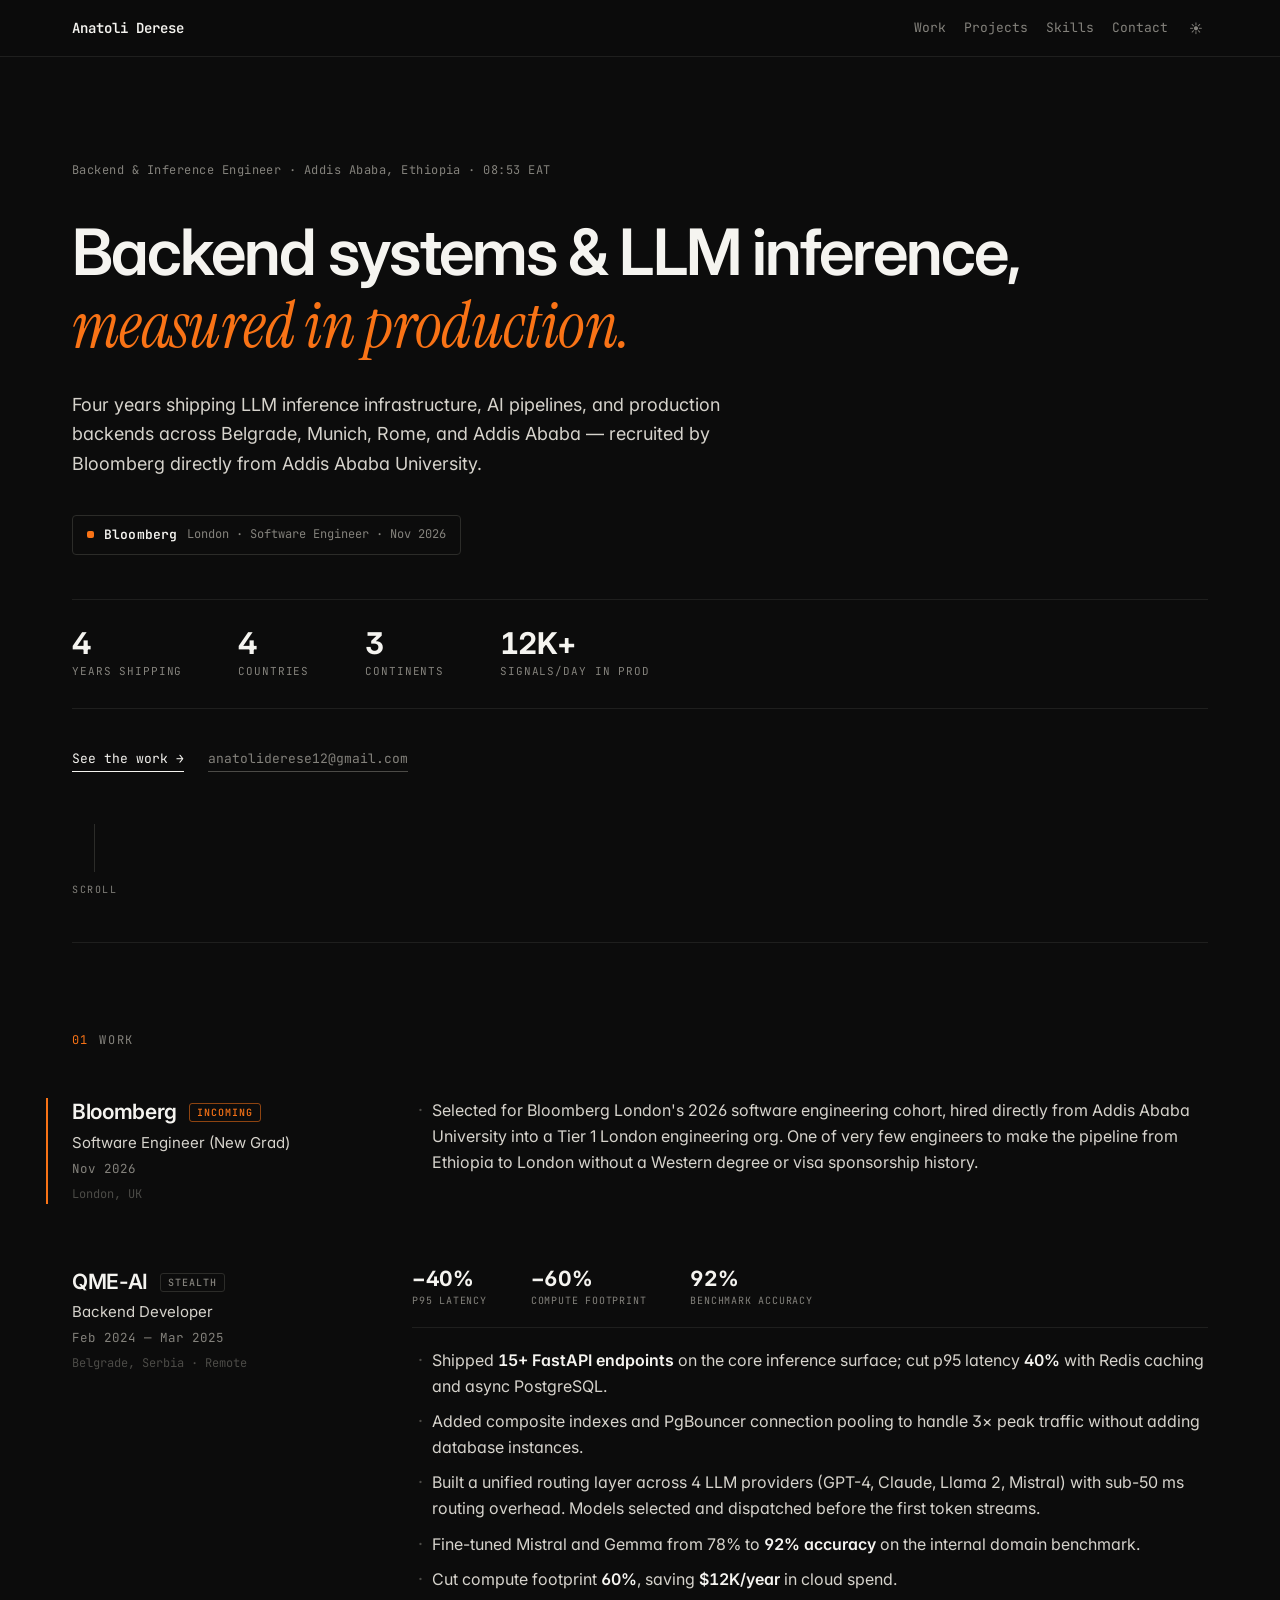
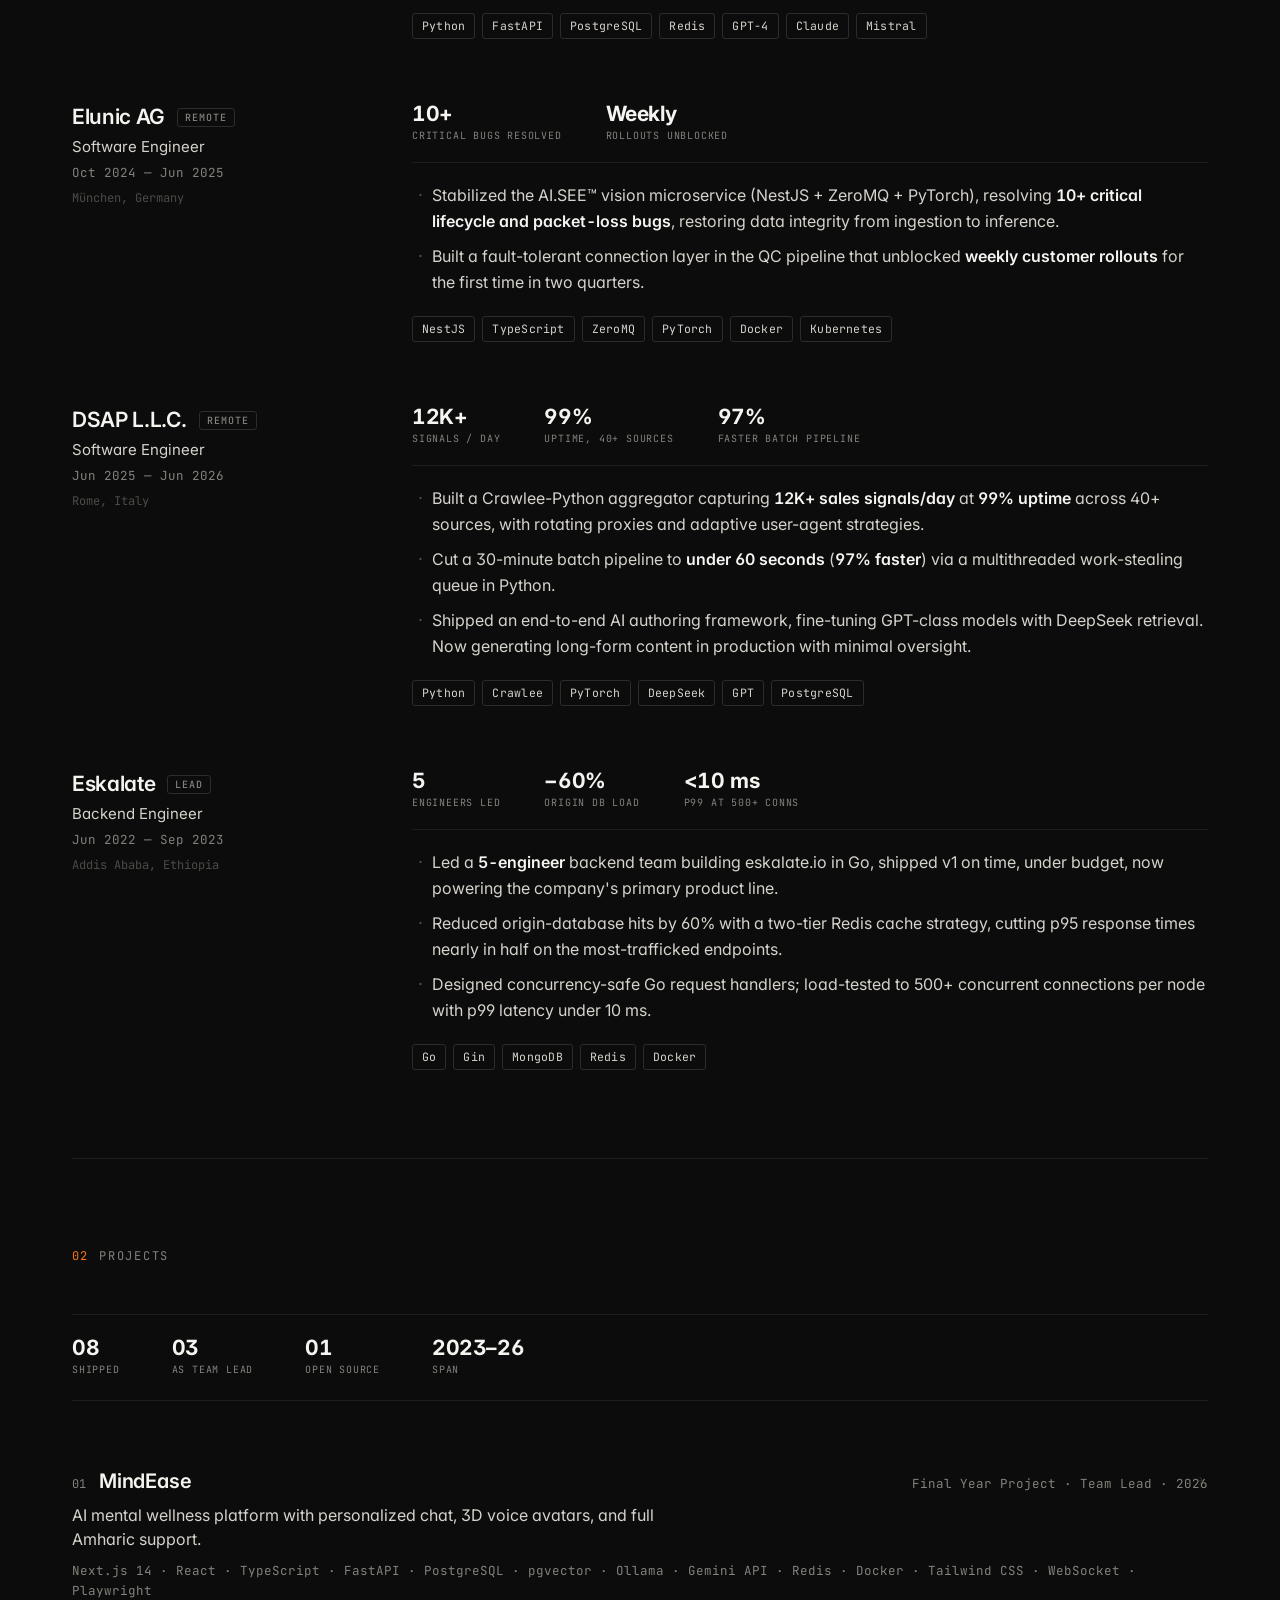
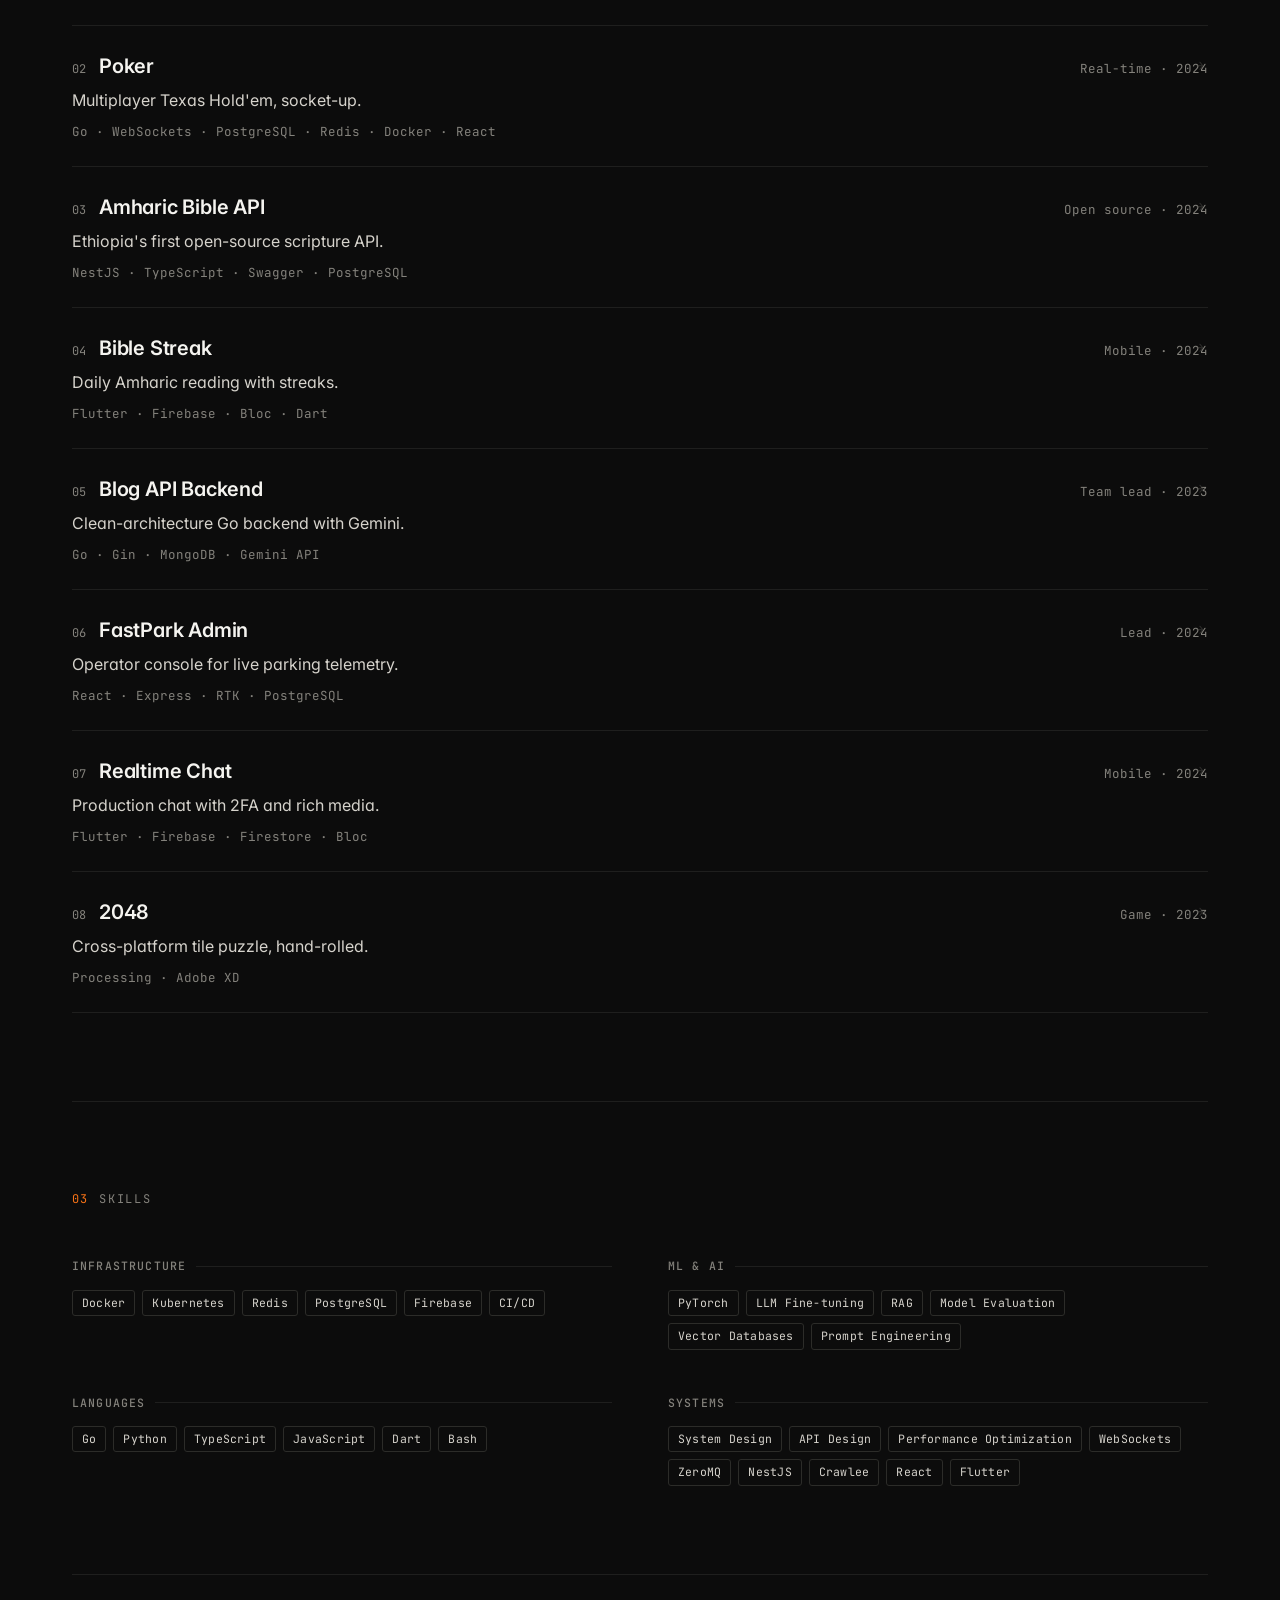
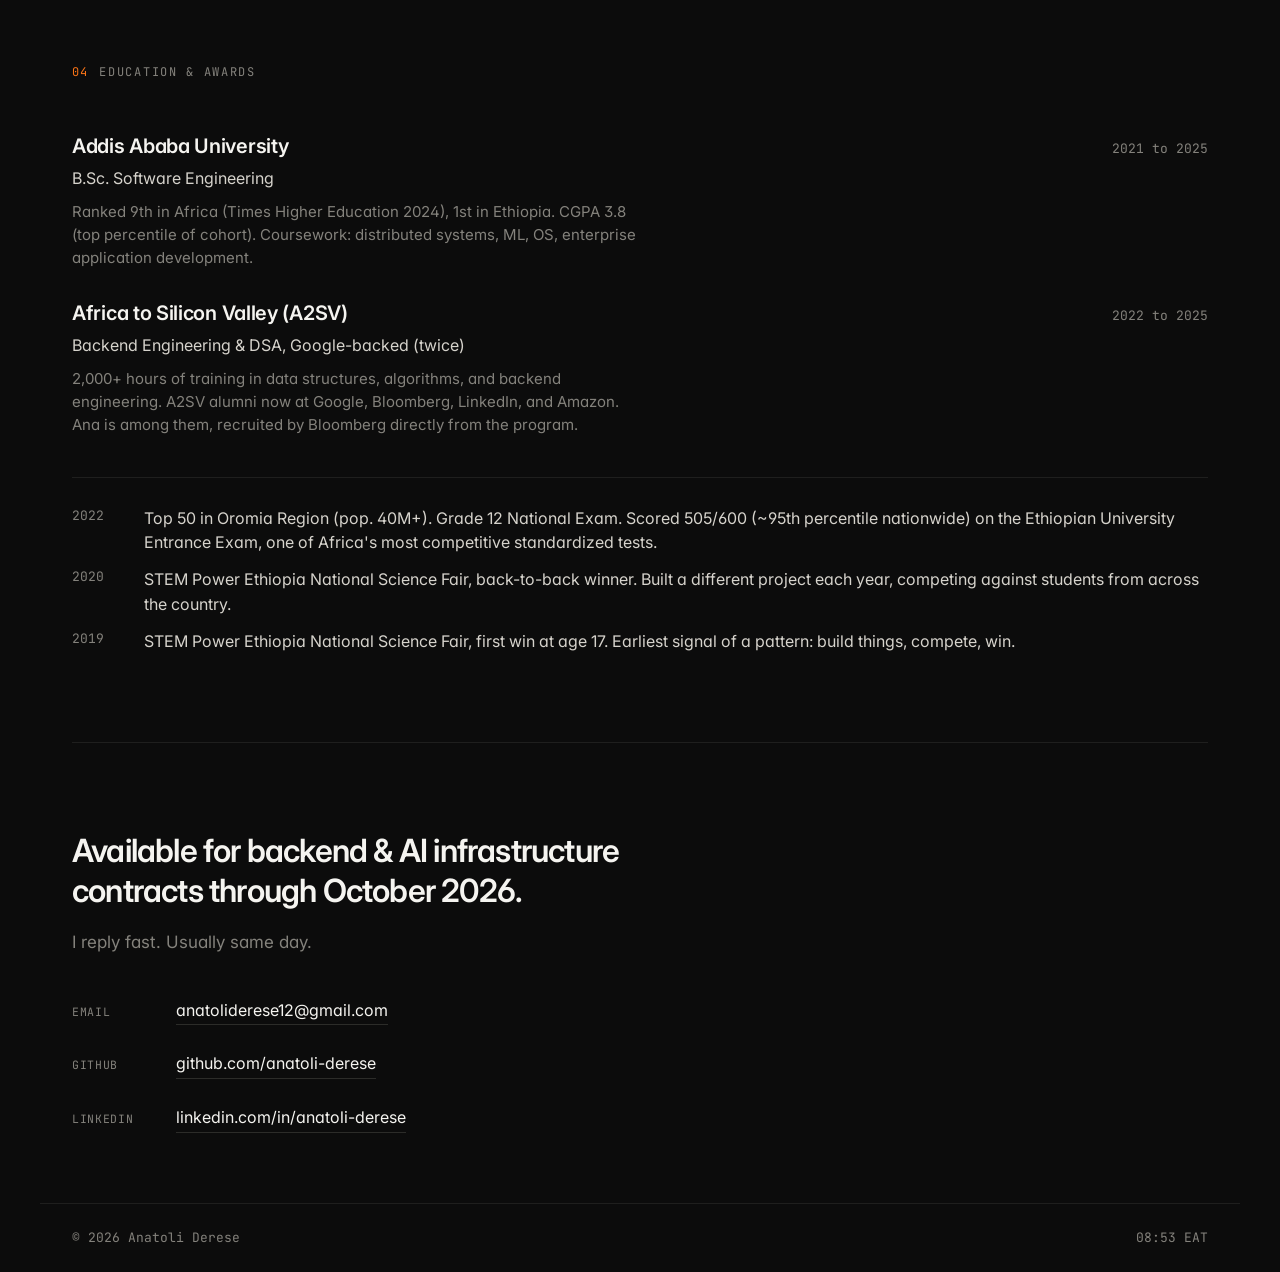
==== index.html @ 41859099 "deploy: portfolio site on anatoli.me" ====
<!doctype html>
<html lang="en">
  <head>
    <meta charset="UTF-8" />
    <meta name="viewport" content="width=device-width, initial-scale=1.0" />
    <title>Anatoli Derese — Software Engineer</title>
    <link rel="preconnect" href="https://fonts.googleapis.com" />
    <link rel="preconnect" href="https://fonts.gstatic.com" crossorigin />
    <link href="https://fonts.googleapis.com/css2?family=Instrument+Serif:ital@0;1&family=Inter:wght@400;500;600;700&family=JetBrains+Mono:wght@400;500&display=swap" rel="stylesheet" />
    <script type="module" crossorigin src="/assets/index-C2TXeHEN.js"></script>
    <link rel="stylesheet" crossorigin href="/assets/index-rdseQnYV.css">
  </head>
  <body>
    <div id="root"></div>
  </body>
</html>
---- assets/index-rdseQnYV.css ----
:root{--bg:#0c0c0c;--bg-2:#161616;--fg:#f5f4f0;--fg-2:#d6d3cc;--muted:#84827c;--muted-2:#4c4b47;--line:#1f1f1e;--line-2:#2c2c29;--accent:#f97316;--accent-fg:#0c0c0c;--sans:"Inter", -apple-system, BlinkMacSystemFont, sans-serif;--serif:"Instrument Serif", Georgia, serif;--mono:"JetBrains Mono", ui-monospace, monospace;--max:1200px;--gutter:32px}@media (width>=1500px){:root{--max:1320px;--gutter:40px}}[data-theme=light]{--bg:#fafaf8;--bg-2:#f1f0ec;--fg:#111110;--fg-2:#2a2a27;--muted:#84827a;--muted-2:#b9b6ad;--line:#e7e4db;--line-2:#d6d2c6;--accent:#ea580c;--accent-fg:#fff}*{box-sizing:border-box;margin:0;padding:0}html{scroll-behavior:smooth}section[id]{scroll-margin-top:56px}body{background:var(--bg);color:var(--fg);font-family:var(--sans);-webkit-font-smoothing:antialiased;text-rendering:optimizelegibility;font-feature-settings:"ss01", "cv11";font-size:17px;line-height:1.6;transition:background-color .35s,color .35s}a{color:inherit;text-decoration:none}button{font:inherit;color:inherit;cursor:pointer;background:0 0;border:none}::selection{background:var(--accent);color:var(--accent-fg)}.mono{font-family:var(--mono);letter-spacing:.01em;font-size:.86em}.wrap{max-width:var(--max);padding:0 var(--gutter);margin:0 auto}.stat{gap:3px;display:grid}.stat-v{font-family:var(--sans);letter-spacing:-.025em;font-variant-numeric:tabular-nums;color:var(--fg);white-space:nowrap;font-size:30px;font-weight:700;line-height:1.05}.stat-k{font-family:var(--mono);letter-spacing:.08em;text-transform:uppercase;color:var(--muted);white-space:nowrap;font-size:11px}.stat-sm .stat-v{letter-spacing:-.02em;font-size:21px}.stat-sm .stat-k{font-size:10px}.chips{flex-wrap:wrap;gap:7px;display:flex}.chip{font-family:var(--mono);letter-spacing:.02em;color:var(--fg-2);border:1px solid var(--line-2);white-space:nowrap;border-radius:3px;padding:3px 9px;font-size:11.5px;transition:border-color .2s,color .2s}.chip-tag{letter-spacing:.1em;text-transform:uppercase;color:var(--muted);vertical-align:3px;margin-left:12px;padding:2px 7px;font-size:10px;font-weight:500}.chip-accent{color:var(--accent);border-color:color-mix(in oklab, var(--accent) 55%, transparent)}.nav{z-index:50;background:color-mix(in oklab, var(--bg) 92%, transparent);-webkit-backdrop-filter:blur(8px);border-bottom:1px solid var(--line);position:sticky;top:0}.nav-inner{max-width:var(--max);padding:16px var(--gutter);justify-content:space-between;align-items:center;margin:0 auto;display:flex}.nav-mark{font-family:var(--mono);color:var(--fg);font-size:14px}.nav-mark b{font-weight:600}.nav-right{align-items:center;gap:16px;display:flex}.nav-links{gap:18px;display:flex}.nav-links a{font-family:var(--mono);color:var(--muted);font-size:13px;transition:color .2s}.nav-links a:hover{color:var(--fg)}.nav-links .num{display:none}.theme-toggle{width:24px;height:24px;color:var(--muted);place-items:center;font-size:13px;transition:color .2s;display:grid}.theme-toggle:hover{color:var(--fg)}.nav-hamburger{cursor:pointer;flex-direction:column;justify-content:space-between;width:28px;height:20px;padding:0;display:none}.nav-hamburger span{background:var(--fg);border-radius:1px;width:100%;height:2px;transition:transform .25s,opacity .2s;display:block}.nav.open .nav-hamburger span:first-child{transform:rotate(45deg)translate(5px,5px)}.nav.open .nav-hamburger span:nth-child(2){opacity:0;transform:scaleX(0)}.nav.open .nav-hamburger span:nth-child(3){transform:rotate(-45deg)translate(6px,-6px)}.nav-mobile{background:var(--bg);border-bottom:1px solid var(--line);padding:4px var(--gutter) 18px;flex-direction:column;display:none}.nav-mobile.open{display:flex}.nav-mobile a{font-family:var(--mono);color:var(--muted);padding:12px 0;font-size:15px;transition:color .2s;display:block}.nav-mobile a:hover{color:var(--fg)}.hero{padding:104px 0 44px}.hero-eyebrow{font-family:var(--mono);color:var(--muted);letter-spacing:.04em;margin-bottom:36px;font-size:12px}.hero-title{font-family:var(--sans);letter-spacing:-.03em;text-wrap:balance;max-width:26ch;margin-bottom:28px;font-size:clamp(34px,5.2vw,64px);font-weight:600;line-height:1.12}.hero-title em{font-family:var(--serif);letter-spacing:-.01em;color:var(--accent);font-style:italic;font-weight:400}.hero-sub{color:var(--fg-2);max-width:64ch;margin-bottom:36px;font-size:18px;line-height:1.65}.hero-badge{border:1px solid var(--line-2);font-family:var(--mono);border-radius:4px;align-items:center;gap:10px;margin-bottom:44px;padding:9px 14px;font-size:13px;display:inline-flex}.hero-badge-dot{background:var(--accent);border-radius:2px;width:7px;height:7px}.hero-badge-co{color:var(--fg);letter-spacing:.01em;font-weight:600}.hero-badge-meta{color:var(--muted);font-size:12px}.hero-stats{border-top:1px solid var(--line);border-bottom:1px solid var(--line);flex-wrap:wrap;gap:20px 56px;margin-bottom:40px;padding:28px 0;display:flex}.hero-actions{align-items:center;gap:24px;display:flex}.link-inline{font-family:var(--mono);color:var(--fg);border-bottom:1px solid var(--fg);padding-bottom:1px;font-size:13px;transition:color .2s,border-color .2s}.link-inline:hover{color:var(--accent);border-color:var(--accent)}.link-inline.muted{color:var(--muted);border-color:var(--muted-2)}.link-inline.muted:hover{color:var(--fg);border-color:var(--fg)}.hero-scroll{color:var(--muted);flex-direction:column;align-items:center;gap:10px;margin-top:52px;transition:color .2s;display:inline-flex}.hero-scroll:hover{color:var(--fg)}.hero-scroll-label{font-family:var(--mono);letter-spacing:.16em;text-transform:uppercase;font-size:10px}.hero-scroll-line{background:var(--line-2);width:1px;height:48px;position:relative;overflow:hidden}.hero-scroll-line:after{content:"";background:var(--accent);width:100%;height:60%;animation:2.4s cubic-bezier(.4,0,.2,1) infinite scrollCue;position:absolute;top:-60%;left:0}@keyframes scrollCue{0%{top:-60%}65%,to{top:110%}}.section{border-top:1px solid var(--line);padding:88px 0}.section-label{font-family:var(--mono);letter-spacing:.14em;text-transform:uppercase;color:var(--muted);align-items:center;gap:12px;margin-bottom:48px;font-size:12px;display:flex}.section-label .num{color:var(--accent);letter-spacing:.06em}.exp-list{gap:64px;display:grid}.exp{grid-template-columns:260px 1fr;align-items:start;gap:12px 80px;display:grid}.exp-incoming{border-left:2px solid var(--accent);margin-left:-26px;padding-left:24px}.exp-meta{align-content:start;gap:6px;display:grid}.exp-co{font-family:var(--sans);letter-spacing:-.015em;font-size:21px;font-weight:600;line-height:1.3}.exp-role{color:var(--fg-2);font-size:15px;line-height:1.4}.exp-when{font-family:var(--mono);color:var(--muted);font-variant-numeric:tabular-nums;font-size:12.5px}.exp-loc{font-family:var(--mono);color:var(--muted-2);font-size:12px}.exp-body{gap:20px;display:grid}.impact-row{border-bottom:1px solid var(--line);flex-wrap:wrap;gap:16px 44px;padding-bottom:18px;display:flex}.exp-bullets{gap:10px;display:grid}.exp-bullets li{color:var(--fg-2);padding-left:20px;font-size:16px;line-height:1.6;list-style:none;position:relative}.exp-bullets li:before{content:"·";color:var(--muted-2);font-size:18px;position:absolute;top:-2px;left:6px}.exp-bullets li b{color:var(--fg);font-variant-numeric:tabular-nums;font-weight:600}.proj-meta-bar{border-top:1px solid var(--line);border-bottom:1px solid var(--line);flex-wrap:wrap;gap:20px 52px;margin-bottom:40px;padding:22px 0;display:flex}.proj-list{gap:0;display:grid}.proj{border-bottom:1px solid var(--line);cursor:pointer;gap:6px;padding:24px 0;transition:padding .2s;display:grid;position:relative}.proj:hover{padding-left:8px}.proj:hover .proj-arrow{opacity:1;color:var(--accent);transform:translate(0)}.proj:focus-visible{outline:1px solid var(--accent);outline-offset:4px}.proj-head{justify-content:space-between;align-items:baseline;gap:16px;display:flex}.proj-name{font-family:var(--sans);letter-spacing:-.01em;font-size:20px;font-weight:600}.proj-name .num{font-family:var(--mono);color:var(--muted);letter-spacing:.04em;font-variant-numeric:tabular-nums;margin-right:12px;font-size:12px;font-weight:400}.proj-year{font-family:var(--mono);color:var(--muted);text-align:right;font-size:12.5px}.proj-tagline{color:var(--fg-2);max-width:64ch;font-size:16px;line-height:1.5}.proj-stack{font-family:var(--mono);color:var(--muted);margin-top:4px;font-size:12.5px}.proj-arrow{font-family:var(--mono);color:var(--muted-2);opacity:.5;font-size:13px;transition:all .2s;position:absolute;top:30px;right:0;transform:translate(-4px)}.skills-grid{grid-template-columns:repeat(2,1fr);gap:44px 56px;display:grid}.skill-block{align-content:start;gap:14px;display:grid}.skill-block h4{font-family:var(--mono);letter-spacing:.1em;text-transform:uppercase;color:var(--muted);align-items:center;gap:10px;font-size:11.5px;font-weight:500;display:flex}.skill-block h4:after{content:"";background:var(--line);flex:1;height:1px}.edu-list{gap:28px;display:grid}.edu{gap:4px;display:grid}.edu-head{justify-content:space-between;align-items:baseline;gap:16px;display:flex}.edu-school{font-family:var(--sans);letter-spacing:-.015em;font-size:20px;font-weight:600}.edu-when{font-family:var(--mono);color:var(--muted);white-space:nowrap;font-variant-numeric:tabular-nums;font-size:13px}.edu-degree{color:var(--fg-2);font-size:16px}.edu-note{color:var(--muted);max-width:64ch;margin-top:4px;font-size:15px;line-height:1.55}.awards{border-top:1px solid var(--line);gap:12px;margin-top:40px;padding-top:28px;display:grid}.award{color:var(--fg-2);grid-template-columns:56px 1fr;gap:16px;font-size:16px;line-height:1.55;display:grid}.award-year{font-family:var(--mono);color:var(--muted);font-variant-numeric:tabular-nums;font-size:13px}.contact{border-top:1px solid var(--line);padding:88px 0 64px}.contact h2{font-family:var(--sans);letter-spacing:-.025em;text-wrap:balance;max-width:28ch;margin-bottom:18px;font-size:32px;font-weight:600;line-height:1.25}.contact-sub{color:var(--muted);max-width:50ch;margin-bottom:36px;font-size:17px}.contact-links{gap:14px;display:grid}.contact-link{grid-template-columns:88px 1fr;align-items:baseline;gap:16px;padding:6px 0;font-size:16px;transition:padding .2s;display:grid}.contact-link:hover{padding-left:6px}.contact-link:hover .v{color:var(--accent);border-color:var(--accent)}.contact-link .k{font-family:var(--mono);color:var(--muted);letter-spacing:.06em;text-transform:uppercase;font-size:11.5px}.contact-link .v{border-bottom:1px solid var(--line-2);color:var(--fg);place-self:baseline start;padding-bottom:1px;transition:color .2s,border-color .2s;display:inline}.footer{padding:24px var(--gutter);max-width:var(--max);font-family:var(--mono);color:var(--muted);border-top:1px solid var(--line);flex-wrap:wrap;justify-content:space-between;align-items:center;gap:8px;margin:0 auto;font-size:13px;display:flex}.is-placeholder{margin-left:8px;position:relative}.is-placeholder:after{content:"placeholder";font-family:var(--mono);letter-spacing:.06em;text-transform:uppercase;color:var(--accent);border:1px dashed var(--accent);opacity:.7;vertical-align:middle;border-radius:3px;padding:1px 5px;font-size:9px;font-weight:500}.modal-backdrop{z-index:100;-webkit-backdrop-filter:blur(6px);background:oklab(0% none none/.55);place-items:center;padding:24px;animation:.25s modalIn;display:grid;position:fixed;inset:0}@keyframes modalIn{0%{opacity:0}}.modal{background:var(--bg);border:1px solid var(--line-2);width:100%;max-width:640px;max-height:86vh;animation:.35s cubic-bezier(.2,.7,.3,1) modalSlide;overflow-y:auto}@keyframes modalSlide{0%{opacity:0;transform:translateY(16px)}}.modal-body{padding:36px 40px 40px}.modal-close{float:right;width:30px;height:30px;color:var(--muted);margin:-12px -16px 0 0;font-size:14px;transition:color .2s;position:sticky;top:0}.modal-close:hover{color:var(--fg)}.modal-meta{font-family:var(--mono);color:var(--muted);letter-spacing:.06em;text-transform:uppercase;margin-bottom:14px;font-size:12px}.modal h2{font-family:var(--sans);letter-spacing:-.02em;margin-bottom:6px;font-size:32px;font-weight:600;line-height:1.2}.modal-tagline{color:var(--fg-2);margin-bottom:28px;font-size:17px}.modal-desc{color:var(--fg-2);border-top:1px solid var(--line);margin-bottom:28px;padding-top:24px;font-size:17px;line-height:1.7}.modal-side{border-top:1px solid var(--line);gap:18px;padding-top:24px;display:grid}.modal-side .row{grid-template-columns:90px 1fr;gap:16px;font-size:16px;display:grid}.modal-side .k{font-family:var(--mono);color:var(--muted);letter-spacing:.04em;text-transform:uppercase;font-size:12px}.modal-side .v{color:var(--fg-2);font-family:var(--mono);font-size:13px}.reveal{opacity:0;transition:opacity .6s cubic-bezier(.2,.7,.3,1),transform .6s cubic-bezier(.2,.7,.3,1);transform:translateY(12px)}.reveal.in{opacity:1;transform:translateY(0)}@media (prefers-reduced-motion:reduce){html{scroll-behavior:auto}.reveal{opacity:1;transition:none;transform:none}.modal,.modal-backdrop{animation:none}.hero-scroll-line:after{animation:none;top:20%}}@media (width<=900px){.exp{grid-template-columns:1fr;gap:18px}.exp-incoming{margin-left:0;padding-left:20px}.exp-meta{gap:4px}.hero-stats{gap:20px 44px}.proj-meta-bar{gap:18px 40px}}@media (width<=600px){:root{--gutter:20px}body{font-size:16px}section[id]{scroll-margin-top:52px}.nav-links{display:none}.nav-hamburger{display:flex}.nav-inner{padding:14px var(--gutter)}.section{padding:60px 0}.section-label{margin-bottom:36px}.hero{padding:60px 0 36px}.hero-scroll{margin-top:36px}.hero-scroll-line{height:36px}.hero-title{margin-bottom:22px;font-size:30px}.hero-sub{margin-bottom:28px;font-size:16px}.hero-badge{flex-wrap:wrap;row-gap:4px;margin-bottom:32px}.hero-stats{gap:18px 36px;margin-bottom:32px;padding:22px 0}.stat-v{font-size:26px}.exp-list{gap:48px}.exp-co{font-size:19px}.exp-when{white-space:normal}.exp-bullets li{font-size:15px}.impact-row{gap:14px 32px;padding-bottom:16px}.stat-sm .stat-v{font-size:19px}.proj-meta-bar{gap:16px 32px;margin-bottom:28px;padding:18px 0}.proj-head{flex-direction:column;gap:4px}.proj-name{font-size:18px}.proj-year{text-align:left}.proj-tagline{font-size:15px}.proj-arrow{top:24px;right:0}.skills-grid{grid-template-columns:1fr;gap:32px}.edu-head{flex-direction:column;gap:4px}.edu-when{white-space:normal}.edu-school{font-size:18px}.contact{padding:60px 0 44px}.contact h2{font-size:26px}.contact-sub{font-size:16px}.contact-link{grid-template-columns:70px 1fr;font-size:15px}.modal-backdrop{padding:16px}.modal-body{padding:28px 24px 32px}.modal h2{font-size:26px}.modal-desc{font-size:16px}.modal-close{margin:-8px -8px 0 0}}@media (width<=480px){:root{--gutter:16px}.hero-title{font-size:27px}.hero-eyebrow{gap:8px;font-size:11px}.hero-actions{flex-direction:column;align-items:flex-start;gap:14px}.hero-sub{margin-bottom:24px;font-size:15px}.hero-badge{padding:8px 12px;font-size:12px}.hero-badge-meta{font-size:11px}.hero-stats{grid-template-columns:repeat(2,1fr);gap:18px 20px;display:grid}.stat-v{font-size:24px}.exp-list{gap:40px}.exp-co{font-size:18px}.exp-bullets li{font-size:14.5px}.impact-row{gap:12px 26px}.stat-sm .stat-v{font-size:18px}.chip{padding:2px 7px;font-size:11px}.chip-tag{margin-left:8px}.proj-meta-bar{grid-template-columns:repeat(2,1fr);gap:16px 18px;display:grid}.proj-name{font-size:17px}.proj-tagline{font-size:14.5px}.proj-arrow{top:20px}.edu-school{font-size:17px}.edu-degree,.edu-note{font-size:14.5px}.contact h2{font-size:23px}.contact-sub{font-size:15px}.contact-link{grid-template-columns:62px 1fr;gap:12px}.contact-link .k{font-size:11px}.modal-backdrop{padding:10px}.modal-body{padding:24px 18px 28px}.modal h2{font-size:22px}.modal-side .row{grid-template-columns:1fr;gap:2px}.modal-side .k{font-size:11px}.footer{text-align:center;flex-direction:column;font-size:12px}}@media (width<=400px){:root{--gutter:14px}body{font-size:15px}.nav-mark{font-size:13px}.hero{padding:44px 0 28px}.hero-title{margin-bottom:18px;font-size:24px}.hero-eyebrow{margin-bottom:24px;font-size:10px}.hero-sub{margin-bottom:20px;font-size:14px}.hero-badge{margin-bottom:26px}.hero-stats{gap:14px 16px;margin-bottom:26px;padding:18px 0}.stat-v{font-size:22px}.stat-k{font-size:10px}.hero-actions{gap:12px}.link-inline{font-size:12px}.section{padding:48px 0}.section-label{margin-bottom:30px;font-size:11px}.exp-list{gap:36px}.exp-co{font-size:17px}.exp-bullets li{padding-left:16px;font-size:14px}.exp-incoming{padding-left:14px}.proj{padding:18px 0}.proj-name{font-size:16px}.proj-tagline{font-size:14px}.proj-arrow{font-size:12px;top:18px}.proj:hover{padding-left:4px}.skills-grid{gap:26px}.skill-block h4{font-size:11px}.edu-school{font-size:16px}.edu-degree,.edu-note{font-size:14px}.awards{gap:10px;margin-top:28px;padding-top:20px}.award{grid-template-columns:42px 1fr;gap:10px;font-size:14px}.award-year{font-size:11px}.contact{padding:48px 0 36px}.contact h2{margin-bottom:14px;font-size:21px}.contact-sub{margin-bottom:24px;font-size:14px}.contact-link{grid-template-columns:54px 1fr;gap:8px;font-size:14px}.contact-link .k{font-size:10px}.modal{max-width:100%;max-height:92vh}.modal-body{padding:20px 16px 24px}.modal-close{width:28px;height:28px;margin:-4px -8px 0 0;font-size:13px}.modal h2{font-size:20px}.modal-tagline{margin-bottom:22px;font-size:15px}.modal-desc{margin-bottom:22px;padding-top:18px;font-size:15px}.modal-side{gap:14px;padding-top:18px}.modal-side .row{font-size:14px}.modal-side .v{font-size:12px}.footer{padding:18px var(--gutter);gap:6px;font-size:11px}}
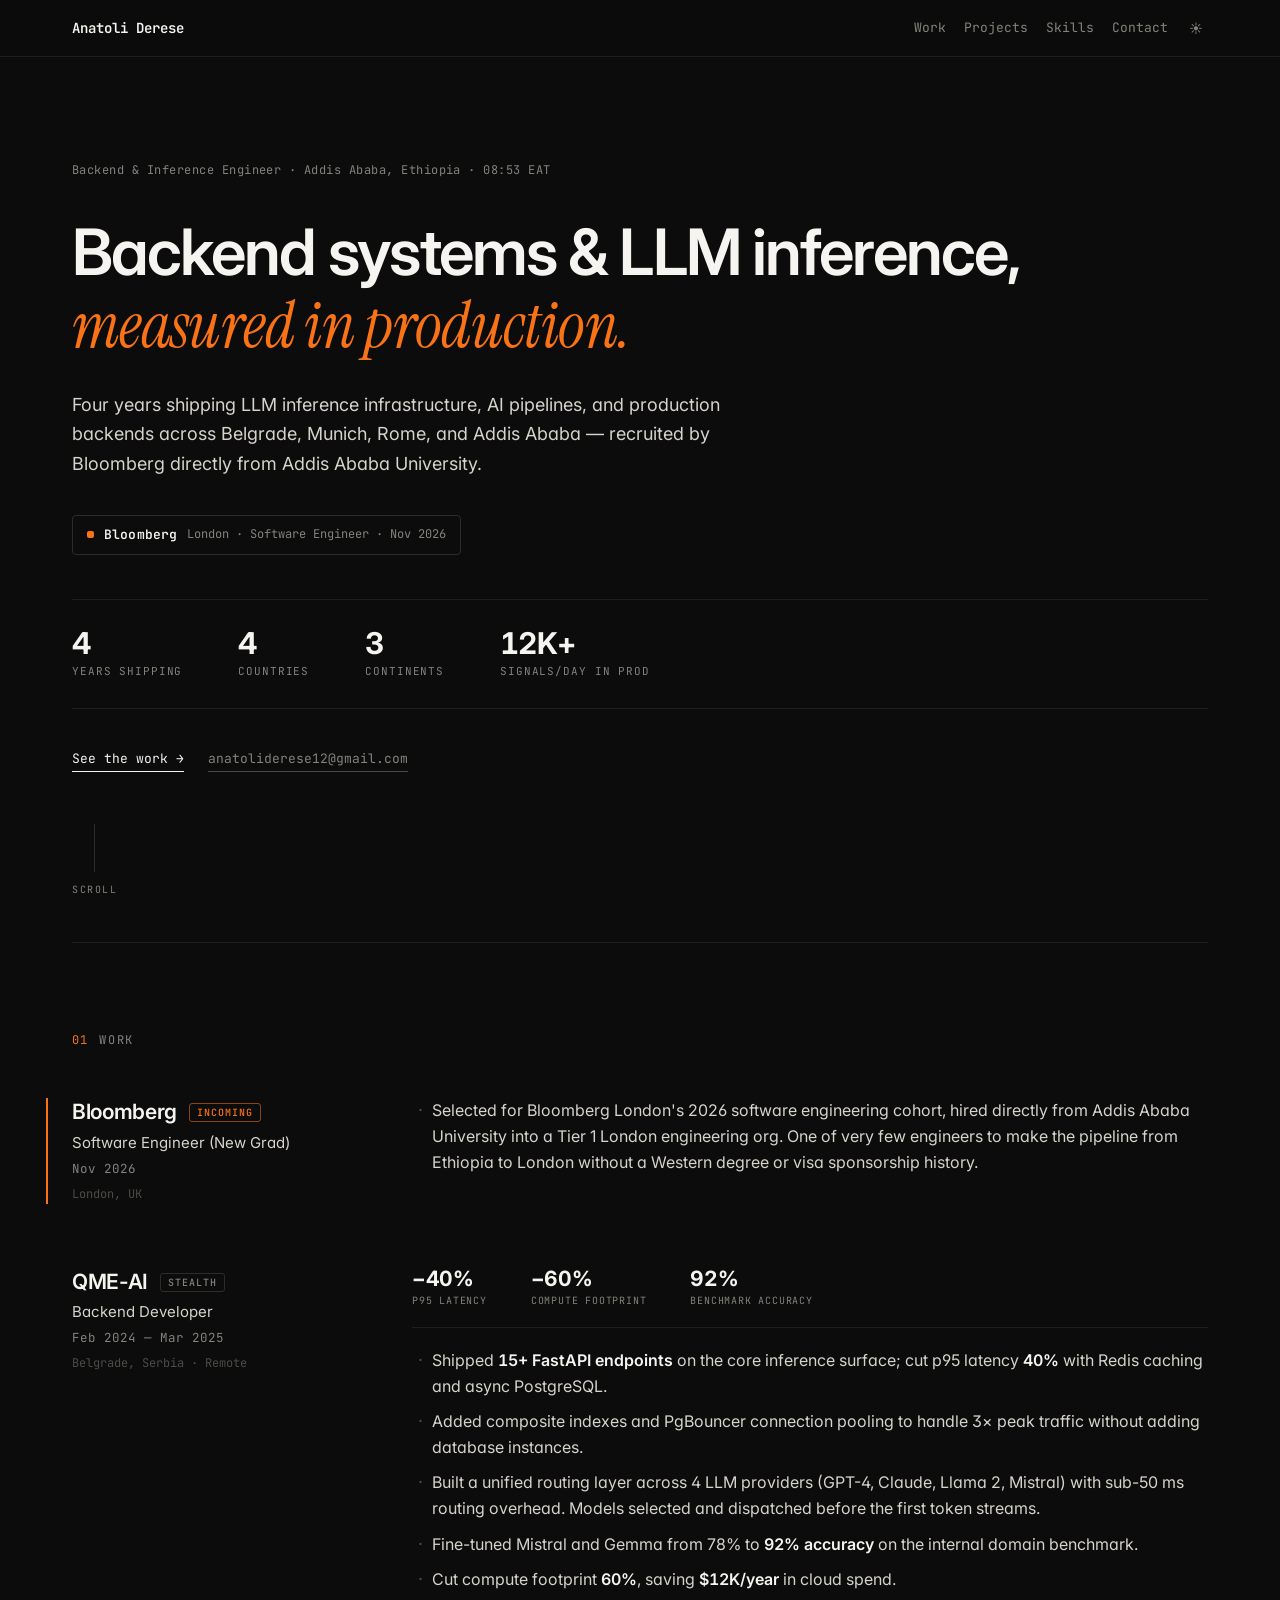
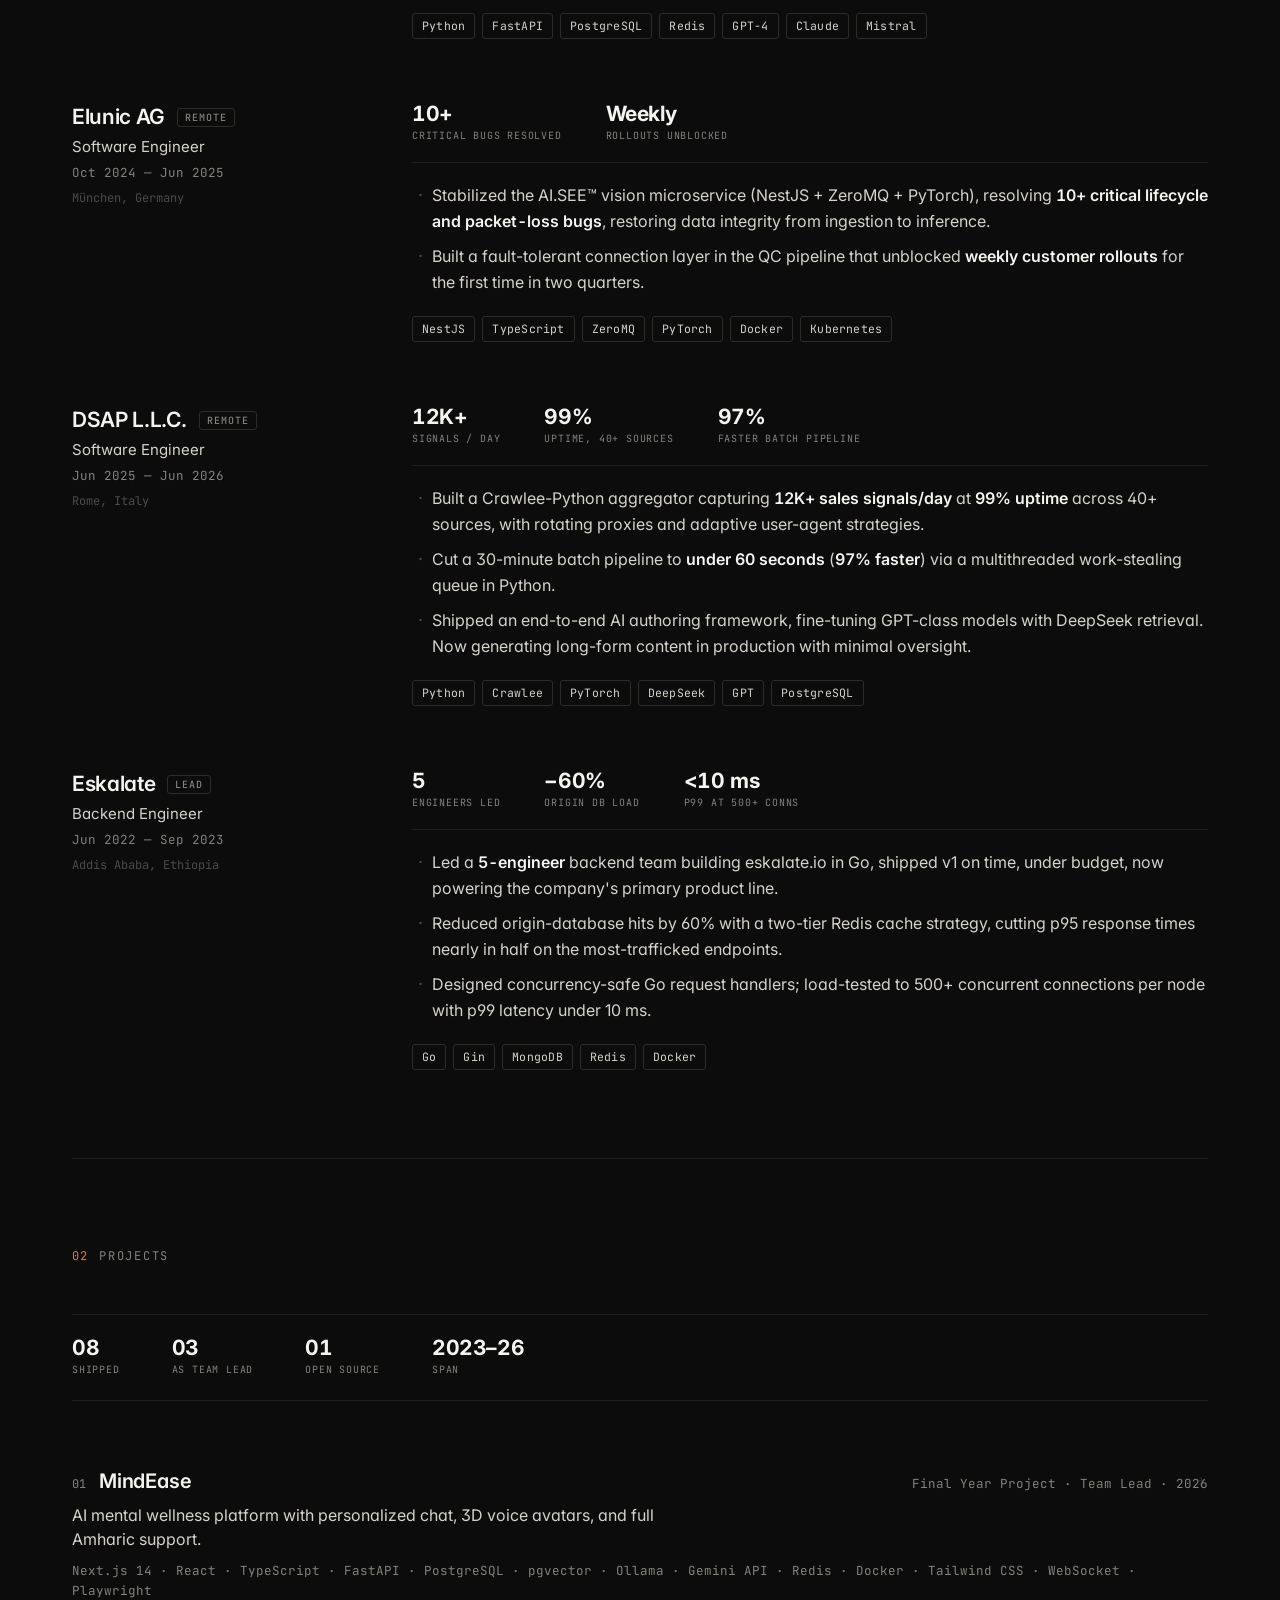
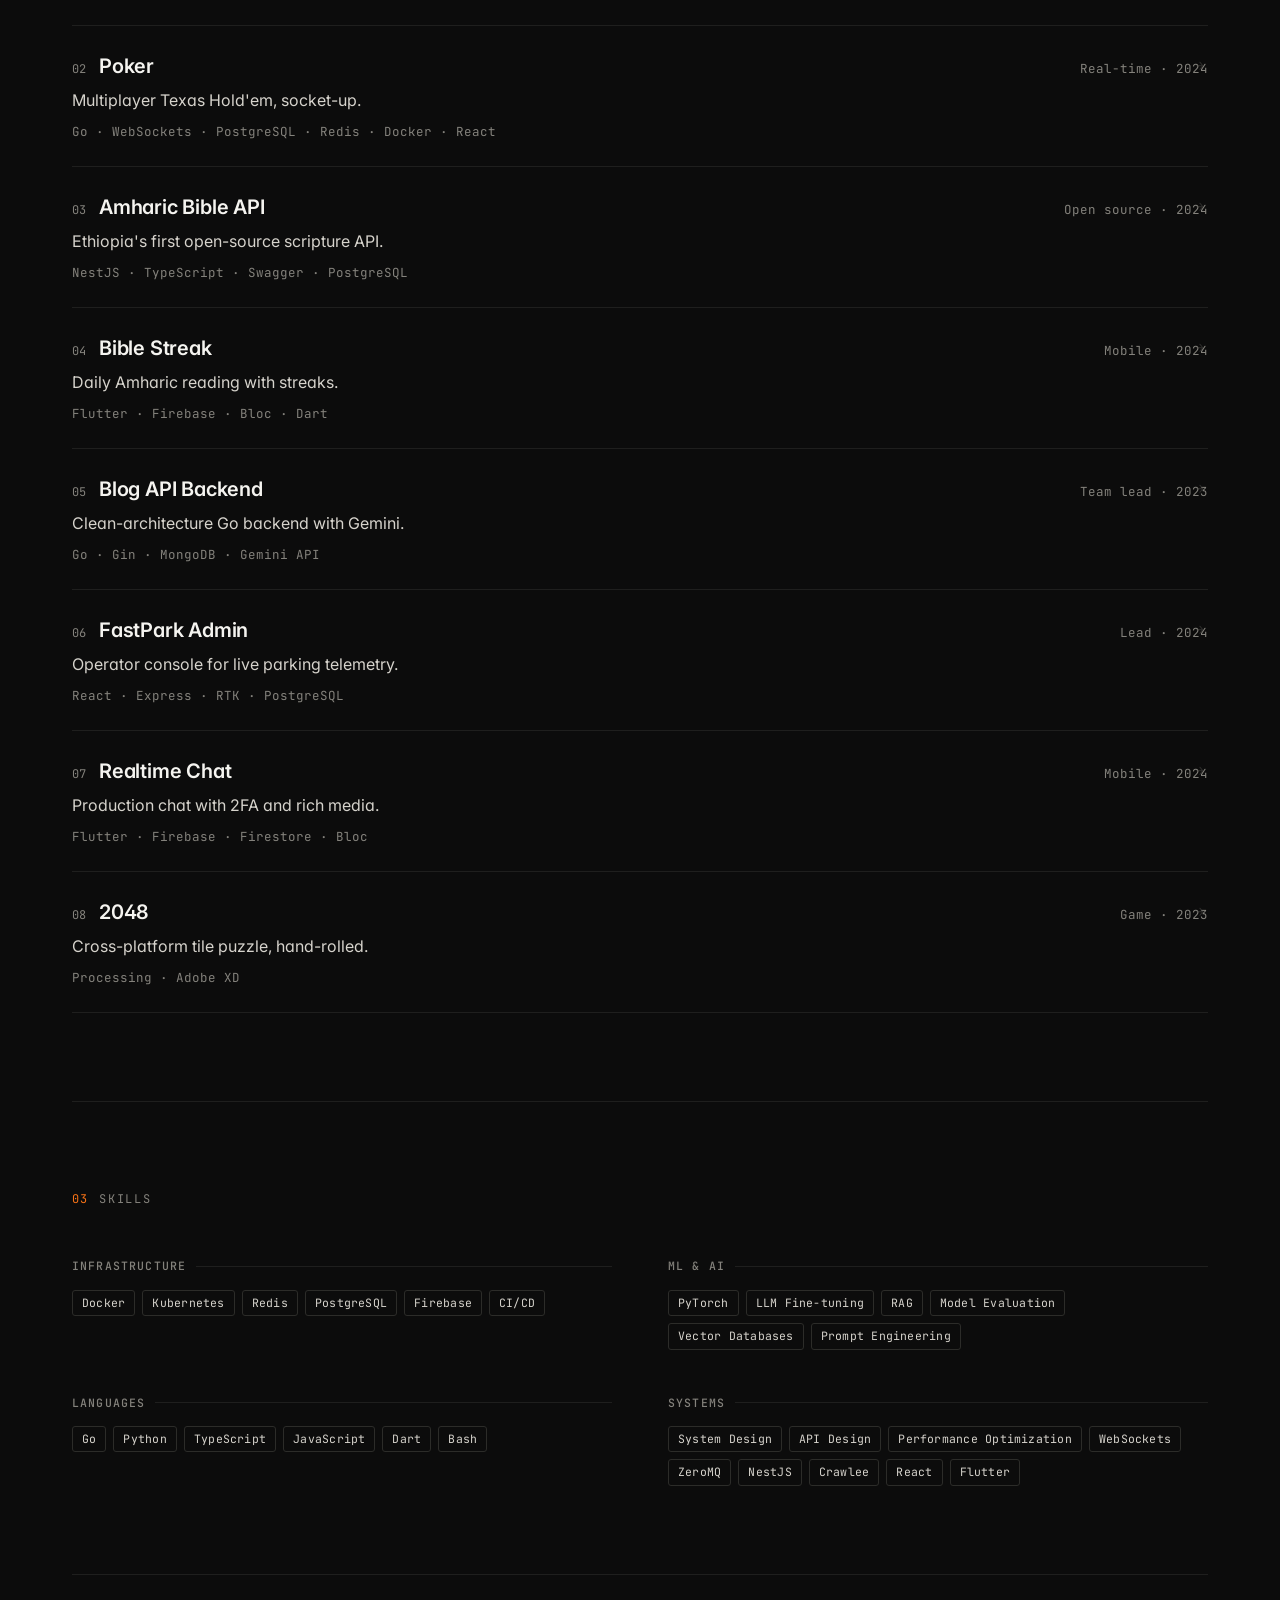
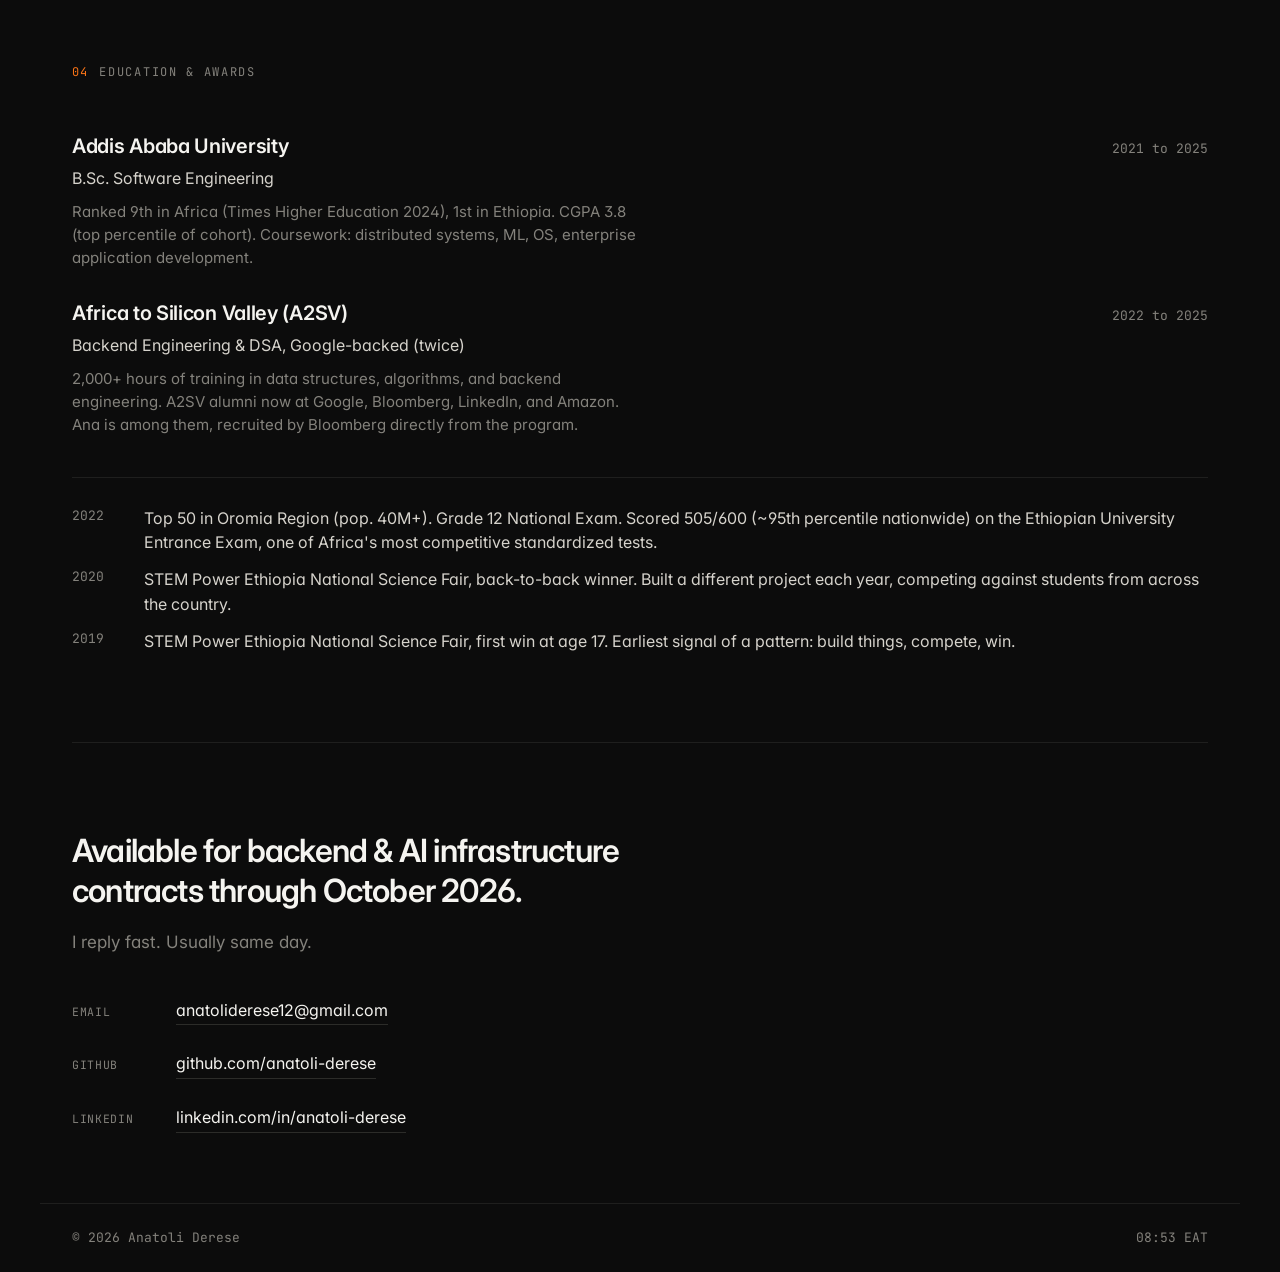
==== commit 8a55b77a: "migrate: Next.js static export with full SSR content" ====
--- a/index.html
+++ b/index.html
@@ -1,16 +1 @@
-<!doctype html>
-<html lang="en">
-  <head>
-    <meta charset="UTF-8" />
-    <meta name="viewport" content="width=device-width, initial-scale=1.0" />
-    <title>Anatoli Derese — Software Engineer</title>
-    <link rel="preconnect" href="https://fonts.googleapis.com" />
-    <link rel="preconnect" href="https://fonts.gstatic.com" crossorigin />
-    <link href="https://fonts.googleapis.com/css2?family=Instrument+Serif:ital@0;1&family=Inter:wght@400;500;600;700&family=JetBrains+Mono:wght@400;500&display=swap" rel="stylesheet" />
-    <script type="module" crossorigin src="/assets/index-C2TXeHEN.js"></script>
-    <link rel="stylesheet" crossorigin href="/assets/index-rdseQnYV.css">
-  </head>
-  <body>
-    <div id="root"></div>
-  </body>
-</html>
+<!DOCTYPE html><html lang="en"><head><meta charSet="utf-8"/><meta name="viewport" content="width=device-width, initial-scale=1"/><link rel="stylesheet" href="/_next/static/css/548e86440d69f25f.css" data-precedence="next"/><link rel="preload" as="script" fetchPriority="low" href="/_next/static/chunks/webpack-c8441f2d519541e3.js"/><script src="/_next/static/chunks/fd9d1056-87da80e0c187477b.js" async=""></script><script src="/_next/static/chunks/117-54ab7854be5ada76.js" async=""></script><script src="/_next/static/chunks/main-app-bf1cb6fe3cda2171.js" async=""></script><script src="/_next/static/chunks/app/page-e882005e2a65a68c.js" async=""></script><link rel="preconnect" href="https://fonts.googleapis.com"/><link rel="preconnect" href="https://fonts.gstatic.com" crossorigin="anonymous"/><title>Anatoli Derese — AI Software Engineer | LLM Inference &amp; Backend Systems</title><meta name="description" content="Anatoli Derese is an AI-focused software engineer specializing in LLM inference infrastructure, backend systems, and AI pipelines. Incoming Software Engineer at Bloomberg London (Nov 2026)."/><meta name="robots" content="index, follow"/><meta property="og:title" content="Anatoli Derese — AI Software Engineer"/><meta property="og:description" content="LLM inference infrastructure, backend systems, and AI pipelines. 4 years shipping across 3 continents. Incoming at Bloomberg London."/><meta property="og:site_name" content="Anatoli Derese"/><meta property="og:locale" content="en_US"/><meta property="og:type" content="website"/><meta name="twitter:card" content="summary"/><meta name="twitter:title" content="Anatoli Derese — AI Software Engineer"/><meta name="twitter:description" content="LLM inference, backend systems, AI pipelines. Incoming at Bloomberg London."/><link href="https://fonts.googleapis.com/css2?family=Instrument+Serif:ital@0;1&amp;family=Inter:wght@400;500;600;700&amp;family=JetBrains+Mono:wght@400;500&amp;display=swap" rel="stylesheet"/><script type="application/ld+json">{"@context":"https://schema.org","@type":"Person","name":"Anatoli Derese","jobTitle":"Software Engineer","url":"https://anatoli.me","sameAs":["https://github.com/anatoli-derese","https://linkedin.com/in/anatoli-derese"],"knowsAbout":["LLM Inference","Backend Systems","AI Pipelines","Machine Learning"],"alumniOf":"Addis Ababa University","worksFor":{"@type":"Organization","name":"Bloomberg"}}</script><script src="/_next/static/chunks/polyfills-42372ed130431b0a.js" noModule=""></script></head><body><nav class="nav"><div class="nav-inner"><a href="#top" class="nav-mark"><b>Anatoli Derese</b></a><div class="nav-right"><div class="nav-links"><a href="#work">Work</a><a href="#projects">Projects</a><a href="#skills">Skills</a><a href="#contact">Contact</a></div><button class="theme-toggle" aria-label="Toggle theme" title="Switch to light mode">☀</button><button class="nav-hamburger" aria-label="Toggle menu" aria-expanded="false"><span></span><span></span><span></span></button></div></div><div class="nav-mobile"><a href="#work">Work</a><a href="#projects">Projects</a><a href="#skills">Skills</a><a href="#contact">Contact</a></div></nav><main id="top" class="wrap"><section class="hero"><div class="hero-eyebrow"><span>Backend &amp; Inference Engineer · <!-- -->Addis Ababa, Ethiopia<!-- --> · </span></div><h1 class="hero-title">Backend systems &amp; LLM inference,<br/><em>measured in production.</em></h1><p class="hero-sub">Four years shipping LLM inference infrastructure, AI pipelines, and production backends across Belgrade, Munich, Rome, and Addis Ababa — recruited by Bloomberg directly from Addis Ababa University.</p><div class="hero-badge"><span class="hero-badge-dot"></span><span class="hero-badge-co">Bloomberg</span><span class="hero-badge-meta">London · Software Engineer · Nov 2026</span></div><div class="hero-stats"><div class="stat"><span class="stat-v">4</span><span class="stat-k">years shipping</span></div><div class="stat"><span class="stat-v">4</span><span class="stat-k">countries</span></div><div class="stat"><span class="stat-v">3</span><span class="stat-k">continents</span></div><div class="stat"><span class="stat-v">12K+</span><span class="stat-k">signals/day in prod</span></div></div><div class="hero-actions"><a class="link-inline" href="#work">See the work →</a><a class="link-inline muted" href="mailto:anatoliderese12@gmail.com">anatoliderese12@gmail.com</a></div><a class="hero-scroll" href="#work" aria-label="Scroll to experience"><span class="hero-scroll-line"></span><span class="hero-scroll-label">scroll</span></a></section><section class="section" id="work"><div class="section-label"><span class="num">01</span>Work</div><div class="exp-list"><div class="reveal" style="transition-delay:0ms"><article class="exp exp-incoming"><header class="exp-meta"><h3 class="exp-co">Bloomberg<span class="chip chip-tag chip-accent">Incoming</span></h3><div class="exp-role">Software Engineer (New Grad)</div><div class="exp-when">Nov 2026</div><div class="exp-loc">London, UK</div></header><div class="exp-body"><ul class="exp-bullets"><li>Selected for Bloomberg London's 2026 software engineering cohort, hired directly from Addis Ababa University into a Tier 1 London engineering org. One of very few engineers to make the pipeline from Ethiopia to London without a Western degree or visa sponsorship history.</li></ul></div></article></div><div class="reveal" style="transition-delay:40ms"><article class="exp"><header class="exp-meta"><h3 class="exp-co">QME-AI<span class="chip chip-tag">Stealth</span></h3><div class="exp-role">Backend Developer</div><div class="exp-when">Feb 2024 — Mar 2025</div><div class="exp-loc">Belgrade, Serbia · Remote</div></header><div class="exp-body"><div class="impact-row"><div class="stat stat-sm"><span class="stat-v">−40%</span><span class="stat-k">p95 latency</span></div><div class="stat stat-sm"><span class="stat-v">−60%</span><span class="stat-k">compute footprint</span></div><div class="stat stat-sm"><span class="stat-v">92%</span><span class="stat-k">benchmark accuracy</span></div></div><ul class="exp-bullets"><li>Shipped <b>15+ FastAPI endpoints</b> on the core inference surface; cut p95 latency <b>40%</b> with Redis caching and async PostgreSQL.</li><li>Added composite indexes and PgBouncer connection pooling to handle 3× peak traffic without adding database instances.</li><li>Built a unified routing layer across 4 LLM providers (GPT-4, Claude, Llama 2, Mistral) with sub-50 ms routing overhead. Models selected and dispatched before the first token streams.</li><li>Fine-tuned Mistral and Gemma from 78% to <b>92% accuracy</b> on the internal domain benchmark.</li><li>Cut compute footprint <b>60%</b>, saving <b>$12K/year</b> in cloud spend.</li></ul><div class="chips"><span class="chip">Python</span><span class="chip">FastAPI</span><span class="chip">PostgreSQL</span><span class="chip">Redis</span><span class="chip">GPT-4</span><span class="chip">Claude</span><span class="chip">Mistral</span></div></div></article></div><div class="reveal" style="transition-delay:80ms"><article class="exp"><header class="exp-meta"><h3 class="exp-co">Elunic AG<span class="chip chip-tag">Remote</span></h3><div class="exp-role">Software Engineer</div><div class="exp-when">Oct 2024 — Jun 2025</div><div class="exp-loc">München, Germany</div></header><div class="exp-body"><div class="impact-row"><div class="stat stat-sm"><span class="stat-v">10+</span><span class="stat-k">critical bugs resolved</span></div><div class="stat stat-sm"><span class="stat-v">Weekly</span><span class="stat-k">rollouts unblocked</span></div></div><ul class="exp-bullets"><li>Stabilized the AI.SEE™ vision microservice (NestJS + ZeroMQ + PyTorch), resolving <b>10+ critical lifecycle and packet-loss bugs</b>, restoring data integrity from ingestion to inference.</li><li>Built a fault-tolerant connection layer in the QC pipeline that unblocked <b>weekly customer rollouts</b> for the first time in two quarters.</li></ul><div class="chips"><span class="chip">NestJS</span><span class="chip">TypeScript</span><span class="chip">ZeroMQ</span><span class="chip">PyTorch</span><span class="chip">Docker</span><span class="chip">Kubernetes</span></div></div></article></div><div class="reveal" style="transition-delay:120ms"><article class="exp"><header class="exp-meta"><h3 class="exp-co">DSAP L.L.C.<span class="chip chip-tag">Remote</span></h3><div class="exp-role">Software Engineer</div><div class="exp-when">Jun 2025 — Jun 2026</div><div class="exp-loc">Rome, Italy</div></header><div class="exp-body"><div class="impact-row"><div class="stat stat-sm"><span class="stat-v">12K+</span><span class="stat-k">signals / day</span></div><div class="stat stat-sm"><span class="stat-v">99%</span><span class="stat-k">uptime, 40+ sources</span></div><div class="stat stat-sm"><span class="stat-v">97%</span><span class="stat-k">faster batch pipeline</span></div></div><ul class="exp-bullets"><li>Built a Crawlee-Python aggregator capturing <b>12K+ sales signals/day</b> at <b>99% uptime</b> across 40+ sources, with rotating proxies and adaptive user-agent strategies.</li><li>Cut a 30-minute batch pipeline to <b>under 60 seconds</b> (<b>97% faster</b>) via a multithreaded work-stealing queue in Python.</li><li>Shipped an end-to-end AI authoring framework, fine-tuning GPT-class models with DeepSeek retrieval. Now generating long-form content in production with minimal oversight.</li></ul><div class="chips"><span class="chip">Python</span><span class="chip">Crawlee</span><span class="chip">PyTorch</span><span class="chip">DeepSeek</span><span class="chip">GPT</span><span class="chip">PostgreSQL</span></div></div></article></div><div class="reveal" style="transition-delay:160ms"><article class="exp"><header class="exp-meta"><h3 class="exp-co">Eskalate<span class="chip chip-tag">Lead</span></h3><div class="exp-role">Backend Engineer</div><div class="exp-when">Jun 2022 — Sep 2023</div><div class="exp-loc">Addis Ababa, Ethiopia</div></header><div class="exp-body"><div class="impact-row"><div class="stat stat-sm"><span class="stat-v">5</span><span class="stat-k">engineers led</span></div><div class="stat stat-sm"><span class="stat-v">−60%</span><span class="stat-k">origin DB load</span></div><div class="stat stat-sm"><span class="stat-v">&lt;10 ms</span><span class="stat-k">p99 at 500+ conns</span></div></div><ul class="exp-bullets"><li>Led a <b>5-engineer</b> backend team building eskalate.io in Go, shipped v1 on time, under budget, now powering the company's primary product line.</li><li>Reduced origin-database hits by 60% with a two-tier Redis cache strategy, cutting p95 response times nearly in half on the most-trafficked endpoints.</li><li>Designed concurrency-safe Go request handlers; load-tested to 500+ concurrent connections per node with p99 latency under 10 ms.</li></ul><div class="chips"><span class="chip">Go</span><span class="chip">Gin</span><span class="chip">MongoDB</span><span class="chip">Redis</span><span class="chip">Docker</span></div></div></article></div></div></section><section class="section" id="projects"><div class="section-label"><span class="num">02</span>Projects</div><div class="reveal" style="transition-delay:0ms"><div class="proj-meta-bar"><div class="stat stat-sm"><span class="stat-v">08</span><span class="stat-k">shipped</span></div><div class="stat stat-sm"><span class="stat-v">03</span><span class="stat-k">as team lead</span></div><div class="stat stat-sm"><span class="stat-v">01</span><span class="stat-k">open source</span></div><div class="stat stat-sm"><span class="stat-v">2023<!-- -->–<!-- -->26</span><span class="stat-k">span</span></div></div><div class="proj-list"><article class="proj" tabindex="0" role="button" aria-label="Open MindEase"><div class="proj-head"><h3 class="proj-name"><span class="num">01</span>MindEase</h3><span class="proj-year">Final Year Project · Team Lead<!-- --> · <!-- -->2026</span></div><div class="proj-tagline">AI mental wellness platform with personalized chat, 3D voice avatars, and full Amharic support.</div><div class="proj-stack">Next.js 14 · React · TypeScript · FastAPI · PostgreSQL · pgvector · Ollama · Gemini API · Redis · Docker · Tailwind CSS · WebSocket · Playwright</div><span class="proj-arrow">→</span></article><article class="proj" tabindex="0" role="button" aria-label="Open Poker"><div class="proj-head"><h3 class="proj-name"><span class="num">02</span>Poker</h3><span class="proj-year">Real-time<!-- --> · <!-- -->2024</span></div><div class="proj-tagline">Multiplayer Texas Hold&#x27;em, socket-up.</div><div class="proj-stack">Go · WebSockets · PostgreSQL · Redis · Docker · React</div><span class="proj-arrow">→</span></article><article class="proj" tabindex="0" role="button" aria-label="Open Amharic Bible API"><div class="proj-head"><h3 class="proj-name"><span class="num">03</span>Amharic Bible API</h3><span class="proj-year">Open source<!-- --> · <!-- -->2024</span></div><div class="proj-tagline">Ethiopia&#x27;s first open-source scripture API.</div><div class="proj-stack">NestJS · TypeScript · Swagger · PostgreSQL</div><span class="proj-arrow">→</span></article><article class="proj" tabindex="0" role="button" aria-label="Open Bible Streak"><div class="proj-head"><h3 class="proj-name"><span class="num">04</span>Bible Streak</h3><span class="proj-year">Mobile<!-- --> · <!-- -->2024</span></div><div class="proj-tagline">Daily Amharic reading with streaks.</div><div class="proj-stack">Flutter · Firebase · Bloc · Dart</div><span class="proj-arrow">→</span></article><article class="proj" tabindex="0" role="button" aria-label="Open Blog API Backend"><div class="proj-head"><h3 class="proj-name"><span class="num">05</span>Blog API Backend</h3><span class="proj-year">Team lead<!-- --> · <!-- -->2023</span></div><div class="proj-tagline">Clean-architecture Go backend with Gemini.</div><div class="proj-stack">Go · Gin · MongoDB · Gemini API</div><span class="proj-arrow">→</span></article><article class="proj" tabindex="0" role="button" aria-label="Open FastPark Admin"><div class="proj-head"><h3 class="proj-name"><span class="num">06</span>FastPark Admin</h3><span class="proj-year">Lead<!-- --> · <!-- -->2024</span></div><div class="proj-tagline">Operator console for live parking telemetry.</div><div class="proj-stack">React · Express · RTK · PostgreSQL</div><span class="proj-arrow">→</span></article><article class="proj" tabindex="0" role="button" aria-label="Open Realtime Chat"><div class="proj-head"><h3 class="proj-name"><span class="num">07</span>Realtime Chat</h3><span class="proj-year">Mobile<!-- --> · <!-- -->2024</span></div><div class="proj-tagline">Production chat with 2FA and rich media.</div><div class="proj-stack">Flutter · Firebase · Firestore · Bloc</div><span class="proj-arrow">→</span></article><article class="proj" tabindex="0" role="button" aria-label="Open 2048"><div class="proj-head"><h3 class="proj-name"><span class="num">08</span>2048</h3><span class="proj-year">Game<!-- --> · <!-- -->2023</span></div><div class="proj-tagline">Cross-platform tile puzzle, hand-rolled.</div><div class="proj-stack">Processing · Adobe XD</div><span class="proj-arrow">→</span></article></div></div></section><section class="section" id="skills"><div class="section-label"><span class="num">03</span>Skills</div><div class="reveal" style="transition-delay:0ms"><div class="skills-grid"><div class="skill-block"><h4>Infrastructure</h4><div class="chips"><span class="chip">Docker</span><span class="chip">Kubernetes</span><span class="chip">Redis</span><span class="chip">PostgreSQL</span><span class="chip">Firebase</span><span class="chip">CI/CD</span></div></div><div class="skill-block"><h4>ML &amp; AI</h4><div class="chips"><span class="chip">PyTorch</span><span class="chip">LLM Fine-tuning</span><span class="chip">RAG</span><span class="chip">Model Evaluation</span><span class="chip">Vector Databases</span><span class="chip">Prompt Engineering</span></div></div><div class="skill-block"><h4>Languages</h4><div class="chips"><span class="chip">Go</span><span class="chip">Python</span><span class="chip">TypeScript</span><span class="chip">JavaScript</span><span class="chip">Dart</span><span class="chip">Bash</span></div></div><div class="skill-block"><h4>Systems</h4><div class="chips"><span class="chip">System Design</span><span class="chip">API Design</span><span class="chip">Performance Optimization</span><span class="chip">WebSockets</span><span class="chip">ZeroMQ</span><span class="chip">NestJS</span><span class="chip">Crawlee</span><span class="chip">React</span><span class="chip">Flutter</span></div></div></div></div></section><section class="section" id="education"><div class="section-label"><span class="num">04</span>Education &amp; awards</div><div class="reveal" style="transition-delay:0ms"><div class="edu-list"><div class="edu"><div class="edu-head"><h3 class="edu-school">Addis Ababa University</h3><span class="edu-when">2021<!-- --> to <!-- -->2025</span></div><div class="edu-degree">B.Sc. Software Engineering</div><div class="edu-note">Ranked 9th in Africa (Times Higher Education 2024), 1st in Ethiopia. CGPA 3.8 (top percentile of cohort). Coursework: distributed systems, ML, OS, enterprise application development.</div></div><div class="edu"><div class="edu-head"><h3 class="edu-school">Africa to Silicon Valley (A2SV)</h3><span class="edu-when">2022<!-- --> to <!-- -->2025</span></div><div class="edu-degree">Backend Engineering &amp; DSA, Google-backed (twice)</div><div class="edu-note">2,000+ hours of training in data structures, algorithms, and backend engineering. A2SV alumni now at Google, Bloomberg, LinkedIn, and Amazon. Ana is among them, recruited by Bloomberg directly from the program.</div></div></div><div class="awards"><div class="award"><span class="award-year">2022</span><span>Top 50 in Oromia Region (pop. 40M+). Grade 12 National Exam. Scored 505/600 (~95th percentile nationwide) on the Ethiopian University Entrance Exam, one of Africa&#x27;s most competitive standardized tests.</span></div><div class="award"><span class="award-year">2020</span><span>STEM Power Ethiopia National Science Fair, back-to-back winner. Built a different project each year, competing against students from across the country.</span></div><div class="award"><span class="award-year">2019</span><span>STEM Power Ethiopia National Science Fair, first win at age 17. Earliest signal of a pattern: build things, compete, win.</span></div></div></div></section><section class="contact" id="contact"><div class="reveal" style="transition-delay:0ms"><h2>Available for backend &amp; AI infrastructure contracts through October 2026.</h2><p class="contact-sub">I reply fast. Usually same day.</p><div class="contact-links"><a class="contact-link" href="mailto:anatoliderese12@gmail.com"><span class="k">Email</span><span class="v">anatoliderese12@gmail.com</span></a><a class="contact-link" href="https://github.com/anatoli-derese" target="_blank" rel="noreferrer"><span class="k">GitHub</span><span class="v">github.com/anatoli-derese</span></a><a class="contact-link" href="https://linkedin.com/in/anatoli-derese" target="_blank" rel="noreferrer"><span class="k">LinkedIn</span><span class="v">linkedin.com/in/anatoli-derese</span></a></div></div></section></main><footer class="footer"><div>© 2026 Anatoli Derese</div><div></div></footer><script src="/_next/static/chunks/webpack-c8441f2d519541e3.js" async=""></script><script>(self.__next_f=self.__next_f||[]).push([0]);self.__next_f.push([2,null])</script><script>self.__next_f.push([1,"1:HL[\"/_next/static/css/548e86440d69f25f.css\",\"style\"]\n"])</script><script>self.__next_f.push([1,"2:I[2846,[],\"\"]\n4:I[4128,[\"931\",\"static/chunks/app/page-e882005e2a65a68c.js\"],\"default\"]\n5:I[6458,[\"931\",\"static/chunks/app/page-e882005e2a65a68c.js\"],\"default\"]\n6:I[8858,[\"931\",\"static/chunks/app/page-e882005e2a65a68c.js\"],\"default\"]\n7:I[6561,[\"931\",\"static/chunks/app/page-e882005e2a65a68c.js\"],\"default\"]\n8:I[3034,[\"931\",\"static/chunks/app/page-e882005e2a65a68c.js\"],\"default\"]\n9:I[4707,[],\"\"]\na:I[6423,[],\"\"]\nc:I[1060,[],\"\"]\nd:[]\n"])</script><script>self.__next_f.push([1,"0:[\"$\",\"$L2\",null,{\"buildId\":\"TWnAiOJvW0vNp35O44N6S\",\"assetPrefix\":\"\",\"urlParts\":[\"\",\"\"],\"initialTree\":[\"\",{\"children\":[\"__PAGE__\",{}]},\"$undefined\",\"$undefined\",true],\"initialSeedData\":[\"\",{\"children\":[\"__PAGE__\",{},[[\"$L3\",[[\"$\",\"$L4\",null,{}],[\"$\",\"main\",null,{\"id\":\"top\",\"className\":\"wrap\",\"children\":[[\"$\",\"section\",null,{\"className\":\"hero\",\"children\":[[\"$\",\"div\",null,{\"className\":\"hero-eyebrow\",\"children\":[\"$\",\"span\",null,{\"children\":[\"Backend \u0026 Inference Engineer · \",\"Addis Ababa, Ethiopia\",\" · \",[\"$\",\"$L5\",null,{}]]}]}],[\"$\",\"h1\",null,{\"className\":\"hero-title\",\"children\":[\"Backend systems \u0026 LLM inference,\",[\"$\",\"br\",null,{}],[\"$\",\"em\",null,{\"children\":\"measured in production.\"}]]}],[\"$\",\"p\",null,{\"className\":\"hero-sub\",\"children\":\"Four years shipping LLM inference infrastructure, AI pipelines, and production backends across Belgrade, Munich, Rome, and Addis Ababa — recruited by Bloomberg directly from Addis Ababa University.\"}],[\"$\",\"div\",null,{\"className\":\"hero-badge\",\"children\":[[\"$\",\"span\",null,{\"className\":\"hero-badge-dot\"}],[\"$\",\"span\",null,{\"className\":\"hero-badge-co\",\"children\":\"Bloomberg\"}],[\"$\",\"span\",null,{\"className\":\"hero-badge-meta\",\"children\":\"London · Software Engineer · Nov 2026\"}]]}],[\"$\",\"div\",null,{\"className\":\"hero-stats\",\"children\":[[\"$\",\"div\",\"years shipping\",{\"className\":\"stat\",\"children\":[[\"$\",\"span\",null,{\"className\":\"stat-v\",\"children\":\"4\"}],[\"$\",\"span\",null,{\"className\":\"stat-k\",\"children\":\"years shipping\"}]]}],[\"$\",\"div\",\"countries\",{\"className\":\"stat\",\"children\":[[\"$\",\"span\",null,{\"className\":\"stat-v\",\"children\":\"4\"}],[\"$\",\"span\",null,{\"className\":\"stat-k\",\"children\":\"countries\"}]]}],[\"$\",\"div\",\"continents\",{\"className\":\"stat\",\"children\":[[\"$\",\"span\",null,{\"className\":\"stat-v\",\"children\":\"3\"}],[\"$\",\"span\",null,{\"className\":\"stat-k\",\"children\":\"continents\"}]]}],[\"$\",\"div\",\"signals/day in prod\",{\"className\":\"stat\",\"children\":[[\"$\",\"span\",null,{\"className\":\"stat-v\",\"children\":\"12K+\"}],[\"$\",\"span\",null,{\"className\":\"stat-k\",\"children\":\"signals/day in prod\"}]]}]]}],[\"$\",\"div\",null,{\"className\":\"hero-actions\",\"children\":[[\"$\",\"a\",null,{\"className\":\"link-inline\",\"href\":\"#work\",\"children\":\"See the work →\"}],[\"$\",\"a\",null,{\"className\":\"link-inline muted\",\"href\":\"mailto:anatoliderese12@gmail.com\",\"children\":\"anatoliderese12@gmail.com\"}]]}],[\"$\",\"a\",null,{\"className\":\"hero-scroll\",\"href\":\"#work\",\"aria-label\":\"Scroll to experience\",\"children\":[[\"$\",\"span\",null,{\"className\":\"hero-scroll-line\"}],[\"$\",\"span\",null,{\"className\":\"hero-scroll-label\",\"children\":\"scroll\"}]]}]]}],[\"$\",\"section\",null,{\"className\":\"section\",\"id\":\"work\",\"children\":[[\"$\",\"div\",null,{\"className\":\"section-label\",\"children\":[[\"$\",\"span\",null,{\"className\":\"num\",\"children\":\"01\"}],\"Work\"]}],[\"$\",\"div\",null,{\"className\":\"exp-list\",\"children\":[[\"$\",\"$L6\",\"0\",{\"delay\":0,\"children\":[\"$\",\"article\",null,{\"className\":\"exp exp-incoming\",\"children\":[[\"$\",\"header\",null,{\"className\":\"exp-meta\",\"children\":[[\"$\",\"h3\",null,{\"className\":\"exp-co\",\"children\":[\"Bloomberg\",[\"$\",\"span\",null,{\"className\":\"chip chip-tag chip-accent\",\"children\":\"Incoming\"}]]}],[\"$\",\"div\",null,{\"className\":\"exp-role\",\"children\":\"Software Engineer (New Grad)\"}],[\"$\",\"div\",null,{\"className\":\"exp-when\",\"children\":\"Nov 2026\"}],[\"$\",\"div\",null,{\"className\":\"exp-loc\",\"children\":\"London, UK\"}]]}],[\"$\",\"div\",null,{\"className\":\"exp-body\",\"children\":[false,[\"$\",\"ul\",null,{\"className\":\"exp-bullets\",\"children\":[[\"$\",\"li\",\"0\",{\"dangerouslySetInnerHTML\":{\"__html\":\"Selected for Bloomberg London's 2026 software engineering cohort, hired directly from Addis Ababa University into a Tier 1 London engineering org. One of very few engineers to make the pipeline from Ethiopia to London without a Western degree or visa sponsorship history.\"}}]]}],false]}]]}]}],[\"$\",\"$L6\",\"1\",{\"delay\":40,\"children\":[\"$\",\"article\",null,{\"className\":\"exp\",\"children\":[[\"$\",\"header\",null,{\"className\":\"exp-meta\",\"children\":[[\"$\",\"h3\",null,{\"className\":\"exp-co\",\"children\":[\"QME-AI\",[\"$\",\"span\",null,{\"className\":\"chip chip-tag\",\"children\":\"Stealth\"}]]}],[\"$\",\"div\",null,{\"className\":\"exp-role\",\"children\":\"Backend Developer\"}],[\"$\",\"div\",null,{\"className\":\"exp-when\",\"children\":\"Feb 2024 — Mar 2025\"}],[\"$\",\"div\",null,{\"className\":\"exp-loc\",\"children\":\"Belgrade, Serbia · Remote\"}]]}],[\"$\",\"div\",null,{\"className\":\"exp-body\",\"children\":[[\"$\",\"div\",null,{\"className\":\"impact-row\",\"children\":[[\"$\",\"div\",\"0\",{\"className\":\"stat stat-sm\",\"children\":[[\"$\",\"span\",null,{\"className\":\"stat-v\",\"children\":\"−40%\"}],[\"$\",\"span\",null,{\"className\":\"stat-k\",\"children\":\"p95 latency\"}]]}],[\"$\",\"div\",\"1\",{\"className\":\"stat stat-sm\",\"children\":[[\"$\",\"span\",null,{\"className\":\"stat-v\",\"children\":\"−60%\"}],[\"$\",\"span\",null,{\"className\":\"stat-k\",\"children\":\"compute footprint\"}]]}],[\"$\",\"div\",\"2\",{\"className\":\"stat stat-sm\",\"children\":[[\"$\",\"span\",null,{\"className\":\"stat-v\",\"children\":\"92%\"}],[\"$\",\"span\",null,{\"className\":\"stat-k\",\"children\":\"benchmark accuracy\"}]]}]]}],[\"$\",\"ul\",null,{\"className\":\"exp-bullets\",\"children\":[[\"$\",\"li\",\"0\",{\"dangerouslySetInnerHTML\":{\"__html\":\"Shipped \u003cb\u003e15+ FastAPI endpoints\u003c/b\u003e on the core inference surface; cut p95 latency \u003cb\u003e40%\u003c/b\u003e with Redis caching and async PostgreSQL.\"}}],[\"$\",\"li\",\"1\",{\"dangerouslySetInnerHTML\":{\"__html\":\"Added composite indexes and PgBouncer connection pooling to handle 3× peak traffic without adding database instances.\"}}],[\"$\",\"li\",\"2\",{\"dangerouslySetInnerHTML\":{\"__html\":\"Built a unified routing layer across 4 LLM providers (GPT-4, Claude, Llama 2, Mistral) with sub-50 ms routing overhead. Models selected and dispatched before the first token streams.\"}}],[\"$\",\"li\",\"3\",{\"dangerouslySetInnerHTML\":{\"__html\":\"Fine-tuned Mistral and Gemma from 78% to \u003cb\u003e92% accuracy\u003c/b\u003e on the internal domain benchmark.\"}}],[\"$\",\"li\",\"4\",{\"dangerouslySetInnerHTML\":{\"__html\":\"Cut compute footprint \u003cb\u003e60%\u003c/b\u003e, saving \u003cb\u003e$12K/year\u003c/b\u003e in cloud spend.\"}}]]}],[\"$\",\"div\",null,{\"className\":\"chips\",\"children\":[[\"$\",\"span\",\"Python\",{\"className\":\"chip\",\"children\":\"Python\"}],[\"$\",\"span\",\"FastAPI\",{\"className\":\"chip\",\"children\":\"FastAPI\"}],[\"$\",\"span\",\"PostgreSQL\",{\"className\":\"chip\",\"children\":\"PostgreSQL\"}],[\"$\",\"span\",\"Redis\",{\"className\":\"chip\",\"children\":\"Redis\"}],[\"$\",\"span\",\"GPT-4\",{\"className\":\"chip\",\"children\":\"GPT-4\"}],[\"$\",\"span\",\"Claude\",{\"className\":\"chip\",\"children\":\"Claude\"}],[\"$\",\"span\",\"Mistral\",{\"className\":\"chip\",\"children\":\"Mistral\"}]]}]]}]]}]}],[\"$\",\"$L6\",\"2\",{\"delay\":80,\"children\":[\"$\",\"article\",null,{\"className\":\"exp\",\"children\":[[\"$\",\"header\",null,{\"className\":\"exp-meta\",\"children\":[[\"$\",\"h3\",null,{\"className\":\"exp-co\",\"children\":[\"Elunic AG\",[\"$\",\"span\",null,{\"className\":\"chip chip-tag\",\"children\":\"Remote\"}]]}],[\"$\",\"div\",null,{\"className\":\"exp-role\",\"children\":\"Software Engineer\"}],[\"$\",\"div\",null,{\"className\":\"exp-when\",\"children\":\"Oct 2024 — Jun 2025\"}],[\"$\",\"div\",null,{\"className\":\"exp-loc\",\"children\":\"München, Germany\"}]]}],[\"$\",\"div\",null,{\"className\":\"exp-body\",\"children\":[[\"$\",\"div\",null,{\"className\":\"impact-row\",\"children\":[[\"$\",\"div\",\"0\",{\"className\":\"stat stat-sm\",\"children\":[[\"$\",\"span\",null,{\"className\":\"stat-v\",\"children\":\"10+\"}],[\"$\",\"span\",null,{\"className\":\"stat-k\",\"children\":\"critical bugs resolved\"}]]}],[\"$\",\"div\",\"1\",{\"className\":\"stat stat-sm\",\"children\":[[\"$\",\"span\",null,{\"className\":\"stat-v\",\"children\":\"Weekly\"}],[\"$\",\"span\",null,{\"className\":\"stat-k\",\"children\":\"rollouts unblocked\"}]]}]]}],[\"$\",\"ul\",null,{\"className\":\"exp-bullets\",\"children\":[[\"$\",\"li\",\"0\",{\"dangerouslySetInnerHTML\":{\"__html\":\"Stabilized the AI.SEE™ vision microservice (NestJS + ZeroMQ + PyTorch), resolving \u003cb\u003e10+ critical lifecycle and packet-loss bugs\u003c/b\u003e, restoring data integrity from ingestion to inference.\"}}],[\"$\",\"li\",\"1\",{\"dangerouslySetInnerHTML\":{\"__html\":\"Built a fault-tolerant connection layer in the QC pipeline that unblocked \u003cb\u003eweekly customer rollouts\u003c/b\u003e for the first time in two quarters.\"}}]]}],[\"$\",\"div\",null,{\"className\":\"chips\",\"children\":[[\"$\",\"span\",\"NestJS\",{\"className\":\"chip\",\"children\":\"NestJS\"}],[\"$\",\"span\",\"TypeScript\",{\"className\":\"chip\",\"children\":\"TypeScript\"}],[\"$\",\"span\",\"ZeroMQ\",{\"className\":\"chip\",\"children\":\"ZeroMQ\"}],[\"$\",\"span\",\"PyTorch\",{\"className\":\"chip\",\"children\":\"PyTorch\"}],[\"$\",\"span\",\"Docker\",{\"className\":\"chip\",\"children\":\"Docker\"}],[\"$\",\"span\",\"Kubernetes\",{\"className\":\"chip\",\"children\":\"Kubernetes\"}]]}]]}]]}]}],[\"$\",\"$L6\",\"3\",{\"delay\":120,\"children\":[\"$\",\"article\",null,{\"className\":\"exp\",\"children\":[[\"$\",\"header\",null,{\"className\":\"exp-meta\",\"children\":[[\"$\",\"h3\",null,{\"className\":\"exp-co\",\"children\":[\"DSAP L.L.C.\",[\"$\",\"span\",null,{\"className\":\"chip chip-tag\",\"children\":\"Remote\"}]]}],[\"$\",\"div\",null,{\"className\":\"exp-role\",\"children\":\"Software Engineer\"}],[\"$\",\"div\",null,{\"className\":\"exp-when\",\"children\":\"Jun 2025 — Jun 2026\"}],[\"$\",\"div\",null,{\"className\":\"exp-loc\",\"children\":\"Rome, Italy\"}]]}],[\"$\",\"div\",null,{\"className\":\"exp-body\",\"children\":[[\"$\",\"div\",null,{\"className\":\"impact-row\",\"children\":[[\"$\",\"div\",\"0\",{\"className\":\"stat stat-sm\",\"children\":[[\"$\",\"span\",null,{\"className\":\"stat-v\",\"children\":\"12K+\"}],[\"$\",\"span\",null,{\"className\":\"stat-k\",\"children\":\"signals / day\"}]]}],[\"$\",\"div\",\"1\",{\"className\":\"stat stat-sm\",\"children\":[[\"$\",\"span\",null,{\"className\":\"stat-v\",\"children\":\"99%\"}],[\"$\",\"span\",null,{\"className\":\"stat-k\",\"children\":\"uptime, 40+ sources\"}]]}],[\"$\",\"div\",\"2\",{\"className\":\"stat stat-sm\",\"children\":[[\"$\",\"span\",null,{\"className\":\"stat-v\",\"children\":\"97%\"}],[\"$\",\"span\",null,{\"className\":\"stat-k\",\"children\":\"faster batch pipeline\"}]]}]]}],[\"$\",\"ul\",null,{\"className\":\"exp-bullets\",\"children\":[[\"$\",\"li\",\"0\",{\"dangerouslySetInnerHTML\":{\"__html\":\"Built a Crawlee-Python aggregator capturing \u003cb\u003e12K+ sales signals/day\u003c/b\u003e at \u003cb\u003e99% uptime\u003c/b\u003e across 40+ sources, with rotating proxies and adaptive user-agent strategies.\"}}],[\"$\",\"li\",\"1\",{\"dangerouslySetInnerHTML\":{\"__html\":\"Cut a 30-minute batch pipeline to \u003cb\u003eunder 60 seconds\u003c/b\u003e (\u003cb\u003e97% faster\u003c/b\u003e) via a multithreaded work-stealing queue in Python.\"}}],[\"$\",\"li\",\"2\",{\"dangerouslySetInnerHTML\":{\"__html\":\"Shipped an end-to-end AI authoring framework, fine-tuning GPT-class models with DeepSeek retrieval. Now generating long-form content in production with minimal oversight.\"}}]]}],[\"$\",\"div\",null,{\"className\":\"chips\",\"children\":[[\"$\",\"span\",\"Python\",{\"className\":\"chip\",\"children\":\"Python\"}],[\"$\",\"span\",\"Crawlee\",{\"className\":\"chip\",\"children\":\"Crawlee\"}],[\"$\",\"span\",\"PyTorch\",{\"className\":\"chip\",\"children\":\"PyTorch\"}],[\"$\",\"span\",\"DeepSeek\",{\"className\":\"chip\",\"children\":\"DeepSeek\"}],[\"$\",\"span\",\"GPT\",{\"className\":\"chip\",\"children\":\"GPT\"}],[\"$\",\"span\",\"PostgreSQL\",{\"className\":\"chip\",\"children\":\"PostgreSQL\"}]]}]]}]]}]}],[\"$\",\"$L6\",\"4\",{\"delay\":160,\"children\":[\"$\",\"article\",null,{\"className\":\"exp\",\"children\":[[\"$\",\"header\",null,{\"className\":\"exp-meta\",\"children\":[[\"$\",\"h3\",null,{\"className\":\"exp-co\",\"children\":[\"Eskalate\",[\"$\",\"span\",null,{\"className\":\"chip chip-tag\",\"children\":\"Lead\"}]]}],[\"$\",\"div\",null,{\"className\":\"exp-role\",\"children\":\"Backend Engineer\"}],[\"$\",\"div\",null,{\"className\":\"exp-when\",\"children\":\"Jun 2022 — Sep 2023\"}],[\"$\",\"div\",null,{\"className\":\"exp-loc\",\"children\":\"Addis Ababa, Ethiopia\"}]]}],[\"$\",\"div\",null,{\"className\":\"exp-body\",\"children\":[[\"$\",\"div\",null,{\"className\":\"impact-row\",\"children\":[[\"$\",\"div\",\"0\",{\"className\":\"stat stat-sm\",\"children\":[[\"$\",\"span\",null,{\"className\":\"stat-v\",\"children\":\"5\"}],[\"$\",\"span\",null,{\"className\":\"stat-k\",\"children\":\"engineers led\"}]]}],[\"$\",\"div\",\"1\",{\"className\":\"stat stat-sm\",\"children\":[[\"$\",\"span\",null,{\"className\":\"stat-v\",\"children\":\"−60%\"}],[\"$\",\"span\",null,{\"className\":\"stat-k\",\"children\":\"origin DB load\"}]]}],[\"$\",\"div\",\"2\",{\"className\":\"stat stat-sm\",\"children\":[[\"$\",\"span\",null,{\"className\":\"stat-v\",\"children\":\"\u003c10 ms\"}],[\"$\",\"span\",null,{\"className\":\"stat-k\",\"children\":\"p99 at 500+ conns\"}]]}]]}],[\"$\",\"ul\",null,{\"className\":\"exp-bullets\",\"children\":[[\"$\",\"li\",\"0\",{\"dangerouslySetInnerHTML\":{\"__html\":\"Led a \u003cb\u003e5-engineer\u003c/b\u003e backend team building eskalate.io in Go, shipped v1 on time, under budget, now powering the company's primary product line.\"}}],[\"$\",\"li\",\"1\",{\"dangerouslySetInnerHTML\":{\"__html\":\"Reduced origin-database hits by 60% with a two-tier Redis cache strategy, cutting p95 response times nearly in half on the most-trafficked endpoints.\"}}],[\"$\",\"li\",\"2\",{\"dangerouslySetInnerHTML\":{\"__html\":\"Designed concurrency-safe Go request handlers; load-tested to 500+ concurrent connections per node with p99 latency under 10 ms.\"}}]]}],[\"$\",\"div\",null,{\"className\":\"chips\",\"children\":[[\"$\",\"span\",\"Go\",{\"className\":\"chip\",\"children\":\"Go\"}],[\"$\",\"span\",\"Gin\",{\"className\":\"chip\",\"children\":\"Gin\"}],[\"$\",\"span\",\"MongoDB\",{\"className\":\"chip\",\"children\":\"MongoDB\"}],[\"$\",\"span\",\"Redis\",{\"className\":\"chip\",\"children\":\"Redis\"}],[\"$\",\"span\",\"Docker\",{\"className\":\"chip\",\"children\":\"Docker\"}]]}]]}]]}]}]]}]]}],[\"$\",\"$L7\",null,{\"data\":{\"name\":\"Anatoli Derese\",\"role\":\"Software Engineer\",\"location\":\"Addis Ababa, Ethiopia\",\"locationDetail\":\"From Addis Ababa to \u003cb\u003eBloomberg\u003c/b\u003e London (Nov 2026)\",\"email\":\"anatoliderese12@gmail.com\",\"github\":\"github.com/anatoli-derese\",\"linkedin\":\"linkedin.com/in/anatoli-derese\",\"githubPlaceholder\":false,\"linkedinPlaceholder\":false,\"tagline\":[\"LLM inference and backend systems.\",\"From Addis Ababa to Bloomberg London.\"],\"heroLead\":\"Four years shipping LLM inference infrastructure, AI pipelines, and production backends across Belgrade, Munich, Rome, and Addis Ababa — recruited by Bloomberg directly from Addis Ababa University.\",\"heroStats\":[{\"value\":\"4\",\"label\":\"years shipping\"},{\"value\":\"4\",\"label\":\"countries\"},{\"value\":\"3\",\"label\":\"continents\"},{\"value\":\"12K+\",\"label\":\"signals/day in prod\"}],\"bio\":[\"One of very few engineers to go from an Ethiopian university to a Tier 1 London engineering org, recruited by Bloomberg directly from Addis Ababa University. Backend engineer specializing in LLM inference, AI pipelines, and production systems. 4 years delivering across 4 countries on 3 continents: inference infrastructure at QME-AI (Belgrade), computer vision microservices at Elunic (Munich), and an AI content framework processing 12K+ signals per day at DSAP (Rome). Starting at Bloomberg London November 2026.\"],\"experience\":[{\"company\":\"Bloomberg\",\"role\":\"Software Engineer (New Grad)\",\"from\":\"Nov 2026\",\"to\":\"\",\"location\":\"London, UK\",\"tag\":\"Incoming\",\"impact\":[],\"bullets\":[\"Selected for Bloomberg London's 2026 software engineering cohort, hired directly from Addis Ababa University into a Tier 1 London engineering org. One of very few engineers to make the pipeline from Ethiopia to London without a Western degree or visa sponsorship history.\"],\"stack\":[]},{\"company\":\"QME-AI\",\"role\":\"Backend Developer\",\"from\":\"Feb 2024\",\"to\":\"Mar 2025\",\"location\":\"Belgrade, Serbia · Remote\",\"tag\":\"Stealth\",\"impact\":[{\"value\":\"−40%\",\"label\":\"p95 latency\"},{\"value\":\"−60%\",\"label\":\"compute footprint\"},{\"value\":\"92%\",\"label\":\"benchmark accuracy\"}],\"bullets\":[\"Shipped \u003cb\u003e15+ FastAPI endpoints\u003c/b\u003e on the core inference surface; cut p95 latency \u003cb\u003e40%\u003c/b\u003e with Redis caching and async PostgreSQL.\",\"Added composite indexes and PgBouncer connection pooling to handle 3× peak traffic without adding database instances.\",\"Built a unified routing layer across 4 LLM providers (GPT-4, Claude, Llama 2, Mistral) with sub-50 ms routing overhead. Models selected and dispatched before the first token streams.\",\"Fine-tuned Mistral and Gemma from 78% to \u003cb\u003e92% accuracy\u003c/b\u003e on the internal domain benchmark.\",\"Cut compute footprint \u003cb\u003e60%\u003c/b\u003e, saving \u003cb\u003e$12K/year\u003c/b\u003e in cloud spend.\"],\"stack\":[\"Python\",\"FastAPI\",\"PostgreSQL\",\"Redis\",\"GPT-4\",\"Claude\",\"Mistral\"]},{\"company\":\"Elunic AG\",\"role\":\"Software Engineer\",\"from\":\"Oct 2024\",\"to\":\"Jun 2025\",\"location\":\"München, Germany\",\"tag\":\"Remote\",\"impact\":[{\"value\":\"10+\",\"label\":\"critical bugs resolved\"},{\"value\":\"Weekly\",\"label\":\"rollouts unblocked\"}],\"bullets\":[\"Stabilized the AI.SEE™ vision microservice (NestJS + ZeroMQ + PyTorch), resolving \u003cb\u003e10+ critical lifecycle and packet-loss bugs\u003c/b\u003e, restoring data integrity from ingestion to inference.\",\"Built a fault-tolerant connection layer in the QC pipeline that unblocked \u003cb\u003eweekly customer rollouts\u003c/b\u003e for the first time in two quarters.\"],\"stack\":[\"NestJS\",\"TypeScript\",\"ZeroMQ\",\"PyTorch\",\"Docker\",\"Kubernetes\"]},{\"company\":\"DSAP L.L.C.\",\"role\":\"Software Engineer\",\"from\":\"Jun 2025\",\"to\":\"Jun 2026\",\"location\":\"Rome, Italy\",\"tag\":\"Remote\",\"impact\":[{\"value\":\"12K+\",\"label\":\"signals / day\"},{\"value\":\"99%\",\"label\":\"uptime, 40+ sources\"},{\"value\":\"97%\",\"label\":\"faster batch pipeline\"}],\"bullets\":[\"Built a Crawlee-Python aggregator capturing \u003cb\u003e12K+ sales signals/day\u003c/b\u003e at \u003cb\u003e99% uptime\u003c/b\u003e across 40+ sources, with rotating proxies and adaptive user-agent strategies.\",\"Cut a 30-minute batch pipeline to \u003cb\u003eunder 60 seconds\u003c/b\u003e (\u003cb\u003e97% faster\u003c/b\u003e) via a multithreaded work-stealing queue in Python.\",\"Shipped an end-to-end AI authoring framework, fine-tuning GPT-class models with DeepSeek retrieval. Now generating long-form content in production with minimal oversight.\"],\"stack\":[\"Python\",\"Crawlee\",\"PyTorch\",\"DeepSeek\",\"GPT\",\"PostgreSQL\"]},{\"company\":\"Eskalate\",\"role\":\"Backend Engineer\",\"from\":\"Jun 2022\",\"to\":\"Sep 2023\",\"location\":\"Addis Ababa, Ethiopia\",\"tag\":\"Lead\",\"impact\":[{\"value\":\"5\",\"label\":\"engineers led\"},{\"value\":\"−60%\",\"label\":\"origin DB load\"},{\"value\":\"\u003c10 ms\",\"label\":\"p99 at 500+ conns\"}],\"bullets\":[\"Led a \u003cb\u003e5-engineer\u003c/b\u003e backend team building eskalate.io in Go, shipped v1 on time, under budget, now powering the company's primary product line.\",\"Reduced origin-database hits by 60% with a two-tier Redis cache strategy, cutting p95 response times nearly in half on the most-trafficked endpoints.\",\"Designed concurrency-safe Go request handlers; load-tested to 500+ concurrent connections per node with p99 latency under 10 ms.\"],\"stack\":[\"Go\",\"Gin\",\"MongoDB\",\"Redis\",\"Docker\"]}],\"projects\":[{\"name\":\"MindEase\",\"tagline\":\"AI mental wellness platform with personalized chat, 3D voice avatars, and full Amharic support.\",\"desc\":\"MindEase is a full-stack mental health platform combining an AI therapist with a rich suite of self-care tools. Users talk to a compassionate AI companion that remembers them across sessions via a pgvector-powered RAG memory system, choose from five 3D lip-synced voice avatars with distinct therapeutic personas, take validated mental health screeners (PHQ-9, GAD-7), track their mood with calendar heatmaps and streak tracking, join peer-support groups moderated by AI, and export their data as branded PDFs. The platform is fully bilingual in English and Amharic. Every UI string, chat message, assessment, and PDF report renders in Ethiopic script. Built across 51,000+ lines of code as a microservice architecture (Next.js, FastAPI, PostgreSQL/pgvector, Ollama, Gemini API, Docker Compose) with comprehensive E2E testing, an admin panel, and crisis detection with localized resources. Final-year university team project. Led the team and built the majority of the system.\",\"stack\":[\"Next.js 14\",\"React\",\"TypeScript\",\"FastAPI\",\"PostgreSQL\",\"pgvector\",\"Ollama\",\"Gemini API\",\"Redis\",\"Docker\",\"Tailwind CSS\",\"WebSocket\",\"Playwright\"],\"year\":\"2026\",\"type\":\"Final Year Project · Team Lead\",\"gradient\":[\"#4F7263\",\"#7FAF9A\",\"#8B7EC8\"]},{\"name\":\"Poker\",\"tagline\":\"Multiplayer Texas Hold'em, socket-up.\",\"desc\":\"Real-time Texas Hold'em engine in Go over WebSockets. Supports 50+ concurrent tables with sub-200 ms latency per action. Redis-backed matchmaking cut player wait times 65%. PostgreSQL schema optimized for sub-second hand history queries. Containerized for horizontal scale. Spin up new game servers as demand grows.\",\"stack\":[\"Go\",\"WebSockets\",\"PostgreSQL\",\"Redis\",\"Docker\",\"React\"],\"year\":\"2024\",\"type\":\"Real-time\",\"gradient\":[\"#7c3aed\",\"#3b3bdc\",\"#0ea5e9\"]},{\"name\":\"Amharic Bible API\",\"tagline\":\"Ethiopia's first open-source scripture API.\",\"desc\":\"Ethiopia's first open-source REST API for the Amharic Bible. 66 books, 31,000+ verses, fully documented OpenAPI spec. Serves independent apps across Ethiopia today. Built to solve a real infrastructure gap: no API existed for Amharic scripture before this.\",\"stack\":[\"NestJS\",\"TypeScript\",\"Swagger\",\"PostgreSQL\"],\"year\":\"2024\",\"type\":\"Open source\",\"gradient\":[\"#c2410c\",\"#f59e0b\",\"#fbbf24\"]},{\"name\":\"Bible Streak\",\"tagline\":\"Daily Amharic reading with streaks.\",\"desc\":\"First Amharic Bible reading app with a streak mechanic. Flutter frontend with Firebase real-time sync, Google OAuth authentication, and an engagement loop that pushed 7-day retention above category baselines. Designed the streak system from scratch to build daily reading habits.\",\"stack\":[\"Flutter\",\"Firebase\",\"Bloc\",\"Dart\"],\"year\":\"2024\",\"type\":\"Mobile\",\"gradient\":[\"#059669\",\"#10b981\",\"#a7f3d0\"]},{\"name\":\"Blog API Backend\",\"tagline\":\"Clean-architecture Go backend with Gemini.\",\"desc\":\"Led a team of 4 engineers building a production Go blog backend. Layered caching with Gemini AI integration cut response times 30%. OAuth2 authentication and email verification eliminated unauthorized access. Clean Architecture and SOLID principles throughout the codebase.\",\"stack\":[\"Go\",\"Gin\",\"MongoDB\",\"Gemini API\"],\"year\":\"2023\",\"type\":\"Team lead\",\"gradient\":[\"#0891b2\",\"#06b6d4\",\"#67e8f9\"]},{\"name\":\"FastPark Admin\",\"tagline\":\"Operator console for live parking telemetry.\",\"desc\":\"Front-end lead on the FastPark operator console, a real-time dashboard for live parking telemetry. Drove 2.5-second average page loads across the dashboard with RTK query optimization. Owned OTP flow, password reset, middleware, and role-based authorization on the Express backend.\",\"stack\":[\"React\",\"Express\",\"RTK\",\"PostgreSQL\"],\"year\":\"2024\",\"type\":\"Lead\",\"gradient\":[\"#be185d\",\"#ec4899\",\"#f9a8d4\"]},{\"name\":\"Realtime Chat\",\"tagline\":\"Production chat with 2FA and rich media.\",\"desc\":\"Production chat application shipped with a team of 5 engineers at NEO AI. Flutter frontend with Firebase/Firestore real-time sync. Delivered 2FA security, OAuth social login, multimedia messaging, and message delivery latency under 80 ms in production.\",\"stack\":[\"Flutter\",\"Firebase\",\"Firestore\",\"Bloc\"],\"year\":\"2024\",\"type\":\"Mobile\",\"gradient\":[\"#1e3a8a\",\"#3730a3\",\"#6366f1\"]},{\"name\":\"2048\",\"tagline\":\"Cross-platform tile puzzle, hand-rolled.\",\"desc\":\"2048 puzzle implemented from scratch in Processing as an algorithmic exercise. Matrix-driven tile movement, merge detection, and scoring system all hand-rolled without a game engine. Tuned for smooth 60 fps gameplay across desktop and mobile. A study in game loop design and spatial algorithms.\",\"stack\":[\"Processing\",\"Adobe XD\"],\"year\":\"2023\",\"type\":\"Game\",\"gradient\":[\"#7c2d12\",\"#ea580c\",\"#fdba74\"]}],\"skills\":{\"groups\":{\"Infrastructure\":[\"Docker\",\"Kubernetes\",\"Redis\",\"PostgreSQL\",\"Firebase\",\"CI/CD\"],\"ML \u0026 AI\":[\"PyTorch\",\"LLM Fine-tuning\",\"RAG\",\"Model Evaluation\",\"Vector Databases\",\"Prompt Engineering\"],\"Languages\":[\"Go\",\"Python\",\"TypeScript\",\"JavaScript\",\"Dart\",\"Bash\"],\"Systems\":[\"System Design\",\"API Design\",\"Performance Optimization\",\"WebSockets\",\"ZeroMQ\",\"NestJS\",\"Crawlee\",\"React\",\"Flutter\"]},\"advanced\":[\"Go\",\"Python\",\"TypeScript\",\"JavaScript\",\"NestJS\",\"WebSockets\",\"PostgreSQL\",\"Crawlee\",\"ZeroMQ\",\"Redis\",\"PyTorch\",\"Flutter\",\"Docker\",\"Kubernetes\",\"LLM Fine-tuning\",\"RAG\",\"Model Evaluation\",\"System Design\",\"API Design\",\"Performance Optimization\"],\"intermediate\":[\"React\",\"Dart\",\"Firebase\",\"CI/CD\",\"Jest\",\"Mocha\",\"Bash\",\"Vector Databases\",\"Prompt Engineering\"]},\"education\":[{\"school\":\"Addis Ababa University\",\"degree\":\"B.Sc. Software Engineering\",\"note\":\"Ranked 9th in Africa (Times Higher Education 2024), 1st in Ethiopia. CGPA 3.8 (top percentile of cohort). Coursework: distributed systems, ML, OS, enterprise application development.\",\"from\":\"2021\",\"to\":\"2025\"},{\"school\":\"Africa to Silicon Valley (A2SV)\",\"degree\":\"Backend Engineering \u0026 DSA, Google-backed (twice)\",\"note\":\"2,000+ hours of training in data structures, algorithms, and backend engineering. A2SV alumni now at Google, Bloomberg, LinkedIn, and Amazon. Ana is among them, recruited by Bloomberg directly from the program.\",\"from\":\"2022\",\"to\":\"2025\"}],\"awards\":[{\"year\":\"2022\",\"text\":\"Top 50 in Oromia Region (pop. 40M+). Grade 12 National Exam. Scored 505/600 (~95th percentile nationwide) on the Ethiopian University Entrance Exam, one of Africa's most competitive standardized tests.\"},{\"year\":\"2020\",\"text\":\"STEM Power Ethiopia National Science Fair, back-to-back winner. Built a different project each year, competing against students from across the country.\"},{\"year\":\"2019\",\"text\":\"STEM Power Ethiopia National Science Fair, first win at age 17. Earliest signal of a pattern: build things, compete, win.\"}],\"volunteering\":[{\"where\":\"Foka STEM Center, Bishoftu\",\"role\":\"Volunteer assistant lecturer\",\"from\":\"2021\",\"to\":\"Present\",\"note\":\"Lectures on embedded systems and programming; one-on-one mentorship for students entering CS.\"}]}}],[\"$\",\"section\",null,{\"className\":\"section\",\"id\":\"skills\",\"children\":[[\"$\",\"div\",null,{\"className\":\"section-label\",\"children\":[[\"$\",\"span\",null,{\"className\":\"num\",\"children\":\"03\"}],\"Skills\"]}],[\"$\",\"$L6\",null,{\"children\":[\"$\",\"div\",null,{\"className\":\"skills-grid\",\"children\":[[\"$\",\"div\",\"Infrastructure\",{\"className\":\"skill-block\",\"children\":[[\"$\",\"h4\",null,{\"children\":\"Infrastructure\"}],[\"$\",\"div\",null,{\"className\":\"chips\",\"children\":[[\"$\",\"span\",\"Docker\",{\"className\":\"chip\",\"children\":\"Docker\"}],[\"$\",\"span\",\"Kubernetes\",{\"className\":\"chip\",\"children\":\"Kubernetes\"}],[\"$\",\"span\",\"Redis\",{\"className\":\"chip\",\"children\":\"Redis\"}],[\"$\",\"span\",\"PostgreSQL\",{\"className\":\"chip\",\"children\":\"PostgreSQL\"}],[\"$\",\"span\",\"Firebase\",{\"className\":\"chip\",\"children\":\"Firebase\"}],[\"$\",\"span\",\"CI/CD\",{\"className\":\"chip\",\"children\":\"CI/CD\"}]]}]]}],[\"$\",\"div\",\"ML \u0026 AI\",{\"className\":\"skill-block\",\"children\":[[\"$\",\"h4\",null,{\"children\":\"ML \u0026 AI\"}],[\"$\",\"div\",null,{\"className\":\"chips\",\"children\":[[\"$\",\"span\",\"PyTorch\",{\"className\":\"chip\",\"children\":\"PyTorch\"}],[\"$\",\"span\",\"LLM Fine-tuning\",{\"className\":\"chip\",\"children\":\"LLM Fine-tuning\"}],[\"$\",\"span\",\"RAG\",{\"className\":\"chip\",\"children\":\"RAG\"}],[\"$\",\"span\",\"Model Evaluation\",{\"className\":\"chip\",\"children\":\"Model Evaluation\"}],[\"$\",\"span\",\"Vector Databases\",{\"className\":\"chip\",\"children\":\"Vector Databases\"}],[\"$\",\"span\",\"Prompt Engineering\",{\"className\":\"chip\",\"children\":\"Prompt Engineering\"}]]}]]}],[\"$\",\"div\",\"Languages\",{\"className\":\"skill-block\",\"children\":[[\"$\",\"h4\",null,{\"children\":\"Languages\"}],[\"$\",\"div\",null,{\"className\":\"chips\",\"children\":[[\"$\",\"span\",\"Go\",{\"className\":\"chip\",\"children\":\"Go\"}],[\"$\",\"span\",\"Python\",{\"className\":\"chip\",\"children\":\"Python\"}],[\"$\",\"span\",\"TypeScript\",{\"className\":\"chip\",\"children\":\"TypeScript\"}],[\"$\",\"span\",\"JavaScript\",{\"className\":\"chip\",\"children\":\"JavaScript\"}],[\"$\",\"span\",\"Dart\",{\"className\":\"chip\",\"children\":\"Dart\"}],[\"$\",\"span\",\"Bash\",{\"className\":\"chip\",\"children\":\"Bash\"}]]}]]}],[\"$\",\"div\",\"Systems\",{\"className\":\"skill-block\",\"children\":[[\"$\",\"h4\",null,{\"children\":\"Systems\"}],[\"$\",\"div\",null,{\"className\":\"chips\",\"children\":[[\"$\",\"span\",\"System Design\",{\"className\":\"chip\",\"children\":\"System Design\"}],[\"$\",\"span\",\"API Design\",{\"className\":\"chip\",\"children\":\"API Design\"}],[\"$\",\"span\",\"Performance Optimization\",{\"className\":\"chip\",\"children\":\"Performance Optimization\"}],[\"$\",\"span\",\"WebSockets\",{\"className\":\"chip\",\"children\":\"WebSockets\"}],[\"$\",\"span\",\"ZeroMQ\",{\"className\":\"chip\",\"children\":\"ZeroMQ\"}],[\"$\",\"span\",\"NestJS\",{\"className\":\"chip\",\"children\":\"NestJS\"}],[\"$\",\"span\",\"Crawlee\",{\"className\":\"chip\",\"children\":\"Crawlee\"}],[\"$\",\"span\",\"React\",{\"className\":\"chip\",\"children\":\"React\"}],[\"$\",\"span\",\"Flutter\",{\"className\":\"chip\",\"children\":\"Flutter\"}]]}]]}]]}]}]]}],[\"$\",\"section\",null,{\"className\":\"section\",\"id\":\"education\",\"children\":[[\"$\",\"div\",null,{\"className\":\"section-label\",\"children\":[[\"$\",\"span\",null,{\"className\":\"num\",\"children\":\"04\"}],\"Education \u0026 awards\"]}],[\"$\",\"$L6\",null,{\"children\":[[\"$\",\"div\",null,{\"className\":\"edu-list\",\"children\":[[\"$\",\"div\",\"0\",{\"className\":\"edu\",\"children\":[[\"$\",\"div\",null,{\"className\":\"edu-head\",\"children\":[[\"$\",\"h3\",null,{\"className\":\"edu-school\",\"children\":\"Addis Ababa University\"}],[\"$\",\"span\",null,{\"className\":\"edu-when\",\"children\":[\"2021\",\" to \",\"2025\"]}]]}],[\"$\",\"div\",null,{\"className\":\"edu-degree\",\"children\":\"B.Sc. Software Engineering\"}],[\"$\",\"div\",null,{\"className\":\"edu-note\",\"children\":\"Ranked 9th in Africa (Times Higher Education 2024), 1st in Ethiopia. CGPA 3.8 (top percentile of cohort). Coursework: distributed systems, ML, OS, enterprise application development.\"}]]}],[\"$\",\"div\",\"1\",{\"className\":\"edu\",\"children\":[[\"$\",\"div\",null,{\"className\":\"edu-head\",\"children\":[[\"$\",\"h3\",null,{\"className\":\"edu-school\",\"children\":\"Africa to Silicon Valley (A2SV)\"}],[\"$\",\"span\",null,{\"className\":\"edu-when\",\"children\":[\"2022\",\" to \",\"2025\"]}]]}],[\"$\",\"div\",null,{\"className\":\"edu-degree\",\"children\":\"Backend Engineering \u0026 DSA, Google-backed (twice)\"}],[\"$\",\"div\",null,{\"className\":\"edu-note\",\"children\":\"2,000+ hours of training in data structures, algorithms, and backend engineering. A2SV alumni now at Google, Bloomberg, LinkedIn, and Amazon. Ana is among them, recruited by Bloomberg directly from the program.\"}]]}]]}],[\"$\",\"div\",null,{\"className\":\"awards\",\"children\":[[\"$\",\"div\",\"0\",{\"className\":\"award\",\"children\":[[\"$\",\"span\",null,{\"className\":\"award-year\",\"children\":\"2022\"}],[\"$\",\"span\",null,{\"children\":\"Top 50 in Oromia Region (pop. 40M+). Grade 12 National Exam. Scored 505/600 (~95th percentile nationwide) on the Ethiopian University Entrance Exam, one of Africa's most competitive standardized tests.\"}]]}],[\"$\",\"div\",\"1\",{\"className\":\"award\",\"children\":[[\"$\",\"span\",null,{\"className\":\"award-year\",\"children\":\"2020\"}],[\"$\",\"span\",null,{\"children\":\"STEM Power Ethiopia National Science Fair, back-to-back winner. Built a different project each year, competing against students from across the country.\"}]]}],[\"$\",\"div\",\"2\",{\"className\":\"award\",\"children\":[[\"$\",\"span\",null,{\"className\":\"award-year\",\"children\":\"2019\"}],[\"$\",\"span\",null,{\"children\":\"STEM Power Ethiopia National Science Fair, first win at age 17. Earliest signal of a pattern: build things, compete, win.\"}]]}]]}]]}]]}],[\"$\",\"section\",null,{\"className\":\"contact\",\"id\":\"contact\",\"children\":[\"$\",\"$L6\",null,{\"children\":[[\"$\",\"h2\",null,{\"children\":\"Available for backend \u0026 AI infrastructure contracts through October 2026.\"}],[\"$\",\"p\",null,{\"className\":\"contact-sub\",\"children\":\"I reply fast. Usually same day.\"}],[\"$\",\"div\",null,{\"className\":\"contact-links\",\"children\":[[\"$\",\"a\",null,{\"className\":\"contact-link\",\"href\":\"mailto:anatoliderese12@gmail.com\",\"children\":[[\"$\",\"span\",null,{\"className\":\"k\",\"children\":\"Email\"}],[\"$\",\"span\",null,{\"className\":\"v\",\"children\":\"anatoliderese12@gmail.com\"}]]}],[\"$\",\"a\",null,{\"className\":\"contact-link\",\"href\":\"https://github.com/anatoli-derese\",\"target\":\"_blank\",\"rel\":\"noreferrer\",\"children\":[[\"$\",\"span\",null,{\"className\":\"k\",\"children\":\"GitHub\"}],[\"$\",\"span\",null,{\"className\":\"v\",\"children\":[\"github.com/anatoli-derese\",false]}]]}],[\"$\",\"a\",null,{\"className\":\"contact-link\",\"href\":\"https://linkedin.com/in/anatoli-derese\",\"target\":\"_blank\",\"rel\":\"noreferrer\",\"children\":[[\"$\",\"span\",null,{\"className\":\"k\",\"children\":\"LinkedIn\"}],[\"$\",\"span\",null,{\"className\":\"v\",\"children\":[\"linkedin.com/in/anatoli-derese\",false]}]]}]]}]]}]}]]}],[\"$\",\"$L8\",null,{}]],null],null],null]},[[[[\"$\",\"link\",\"0\",{\"rel\":\"stylesheet\",\"href\":\"/_next/static/css/548e86440d69f25f.css\",\"precedence\":\"next\",\"crossOrigin\":\"$undefined\"}]],[\"$\",\"html\",null,{\"lang\":\"en\",\"children\":[[\"$\",\"head\",null,{\"children\":[[\"$\",\"link\",null,{\"rel\":\"preconnect\",\"href\":\"https://fonts.googleapis.com\"}],[\"$\",\"link\",null,{\"rel\":\"preconnect\",\"href\":\"https://fonts.gstatic.com\",\"crossOrigin\":\"anonymous\"}],[\"$\",\"link\",null,{\"href\":\"https://fonts.googleapis.com/css2?family=Instrument+Serif:ital@0;1\u0026family=Inter:wght@400;500;600;700\u0026family=JetBrains+Mono:wght@400;500\u0026display=swap\",\"rel\":\"stylesheet\"}],[\"$\",\"script\",null,{\"type\":\"application/ld+json\",\"dangerouslySetInnerHTML\":{\"__html\":\"{\\\"@context\\\":\\\"https://schema.org\\\",\\\"@type\\\":\\\"Person\\\",\\\"name\\\":\\\"Anatoli Derese\\\",\\\"jobTitle\\\":\\\"Software Engineer\\\",\\\"url\\\":\\\"https://anatoli.me\\\",\\\"sameAs\\\":[\\\"https://github.com/anatoli-derese\\\",\\\"https://linkedin.com/in/anatoli-derese\\\"],\\\"knowsAbout\\\":[\\\"LLM Inference\\\",\\\"Backend Systems\\\",\\\"AI Pipelines\\\",\\\"Machine Learning\\\"],\\\"alumniOf\\\":\\\"Addis Ababa University\\\",\\\"worksFor\\\":{\\\"@type\\\":\\\"Organization\\\",\\\"name\\\":\\\"Bloomberg\\\"}}\"}}]]}],[\"$\",\"body\",null,{\"children\":[\"$\",\"$L9\",null,{\"parallelRouterKey\":\"children\",\"segmentPath\":[\"children\"],\"error\":\"$undefined\",\"errorStyles\":\"$undefined\",\"errorScripts\":\"$undefined\",\"template\":[\"$\",\"$La\",null,{}],\"templateStyles\":\"$undefined\",\"templateScripts\":\"$undefined\",\"notFound\":[[\"$\",\"title\",null,{\"children\":\"404: This page could not be found.\"}],[\"$\",\"div\",null,{\"style\":{\"fontFamily\":\"system-ui,\\\"Segoe UI\\\",Roboto,Helvetica,Arial,sans-serif,\\\"Apple Color Emoji\\\",\\\"Segoe UI Emoji\\\"\",\"height\":\"100vh\",\"textAlign\":\"center\",\"display\":\"flex\",\"flexDirection\":\"column\",\"alignItems\":\"center\",\"justifyContent\":\"center\"},\"children\":[\"$\",\"div\",null,{\"children\":[[\"$\",\"style\",null,{\"dangerouslySetInnerHTML\":{\"__html\":\"body{color:#000;background:#fff;margin:0}.next-error-h1{border-right:1px solid rgba(0,0,0,.3)}@media (prefers-color-scheme:dark){body{color:#fff;background:#000}.next-error-h1{border-right:1px solid rgba(255,255,255,.3)}}\"}}],[\"$\",\"h1\",null,{\"className\":\"next-error-h1\",\"style\":{\"display\":\"inline-block\",\"margin\":\"0 20px 0 0\",\"padding\":\"0 23px 0 0\",\"fontSize\":24,\"fontWeight\":500,\"verticalAlign\":\"top\",\"lineHeight\":\"49px\"},\"children\":\"404\"}],[\"$\",\"div\",null,{\"style\":{\"display\":\"inline-block\"},\"children\":[\"$\",\"h2\",null,{\"style\":{\"fontSize\":14,\"fontWeight\":400,\"lineHeight\":\"49px\",\"margin\":0},\"children\":\"This page could not be found.\"}]}]]}]}]],\"notFoundStyles\":[]}]}]]}]],null],null],\"couldBeIntercepted\":false,\"initialHead\":[null,\"$Lb\"],\"globalErrorComponent\":\"$c\",\"missingSlots\":\"$Wd\"}]\n"])</script><script>self.__next_f.push([1,"b:[[\"$\",\"meta\",\"0\",{\"name\":\"viewport\",\"content\":\"width=device-width, initial-scale=1\"}],[\"$\",\"meta\",\"1\",{\"charSet\":\"utf-8\"}],[\"$\",\"title\",\"2\",{\"children\":\"Anatoli Derese — AI Software Engineer | LLM Inference \u0026 Backend Systems\"}],[\"$\",\"meta\",\"3\",{\"name\":\"description\",\"content\":\"Anatoli Derese is an AI-focused software engineer specializing in LLM inference infrastructure, backend systems, and AI pipelines. Incoming Software Engineer at Bloomberg London (Nov 2026).\"}],[\"$\",\"meta\",\"4\",{\"name\":\"robots\",\"content\":\"index, follow\"}],[\"$\",\"meta\",\"5\",{\"property\":\"og:title\",\"content\":\"Anatoli Derese — AI Software Engineer\"}],[\"$\",\"meta\",\"6\",{\"property\":\"og:description\",\"content\":\"LLM inference infrastructure, backend systems, and AI pipelines. 4 years shipping across 3 continents. Incoming at Bloomberg London.\"}],[\"$\",\"meta\",\"7\",{\"property\":\"og:site_name\",\"content\":\"Anatoli Derese\"}],[\"$\",\"meta\",\"8\",{\"property\":\"og:locale\",\"content\":\"en_US\"}],[\"$\",\"meta\",\"9\",{\"property\":\"og:type\",\"content\":\"website\"}],[\"$\",\"meta\",\"10\",{\"name\":\"twitter:card\",\"content\":\"summary\"}],[\"$\",\"meta\",\"11\",{\"name\":\"twitter:title\",\"content\":\"Anatoli Derese — AI Software Engineer\"}],[\"$\",\"meta\",\"12\",{\"name\":\"twitter:description\",\"content\":\"LLM inference, backend systems, AI pipelines. Incoming at Bloomberg London.\"}]]\n3:null\n"])</script></body></html>
--- a/_next/static/css/548e86440d69f25f.css
+++ b/_next/static/css/548e86440d69f25f.css
@@ -0,0 +1 @@
+:root{--bg:#0c0c0c;--bg-2:#161616;--fg:#f5f4f0;--fg-2:#d6d3cc;--muted:#84827c;--muted-2:#4c4b47;--line:#1f1f1e;--line-2:#2c2c29;--accent:#f97316;--accent-fg:#0c0c0c;--sans:"Inter",-apple-system,BlinkMacSystemFont,sans-serif;--serif:"Instrument Serif",Georgia,serif;--mono:"JetBrains Mono",ui-monospace,monospace;--max:1200px;--gutter:32px}@media (min-width:1500px){:root{--max:1320px;--gutter:40px}}[data-theme=light]{--bg:#fafaf8;--bg-2:#f1f0ec;--fg:#111110;--fg-2:#2a2a27;--muted:#84827a;--muted-2:#b9b6ad;--line:#e7e4db;--line-2:#d6d2c6;--accent:#ea580c;--accent-fg:#fff}*{box-sizing:border-box;margin:0;padding:0}html{scroll-behavior:smooth}section[id]{scroll-margin-top:56px}body{background:var(--bg);color:var(--fg);font-family:var(--sans);font-size:17px;line-height:1.6;-webkit-font-smoothing:antialiased;text-rendering:optimizeLegibility;font-feature-settings:"ss01","cv11";transition:background-color .35s,color .35s}a{text-decoration:none}a,button{color:inherit}button{font:inherit;background:none;border:none;cursor:pointer}::selection{background:var(--accent);color:var(--accent-fg)}.mono{font-family:var(--mono);font-size:.86em;letter-spacing:.01em}.wrap{max-width:var(--max);margin:0 auto;padding:0 var(--gutter)}.stat{display:grid;grid-gap:3px;gap:3px}.stat-v{font-family:var(--sans);font-weight:700;font-size:30px;line-height:1.05;letter-spacing:-.025em;font-feature-settings:"tnum";font-variant-numeric:tabular-nums;color:var(--fg)}.stat-k,.stat-v{white-space:nowrap}.stat-k{font-family:var(--mono);font-size:11px;letter-spacing:.08em;text-transform:uppercase;color:var(--muted)}.stat-sm .stat-v{font-size:21px;letter-spacing:-.02em}.stat-sm .stat-k{font-size:10px}.chips{display:flex;flex-wrap:wrap;gap:7px}.chip{font-family:var(--mono);font-size:11.5px;letter-spacing:.02em;color:var(--fg-2);border:1px solid var(--line-2);border-radius:3px;padding:3px 9px;white-space:nowrap;transition:border-color .2s,color .2s}.chip-tag{font-size:10px;letter-spacing:.1em;text-transform:uppercase;color:var(--muted);padding:2px 7px;vertical-align:3px;margin-left:12px;font-weight:500}.chip-accent{color:var(--accent);border-color:color-mix(in oklab,var(--accent) 55%,transparent)}.nav{position:-webkit-sticky;position:sticky;top:0;z-index:50;background:color-mix(in oklab,var(--bg) 92%,transparent);backdrop-filter:blur(8px);-webkit-backdrop-filter:blur(8px);border-bottom:1px solid var(--line)}.nav-inner{max-width:var(--max);margin:0 auto;padding:16px var(--gutter);display:flex;align-items:center;justify-content:space-between}.nav-mark{font-family:var(--mono);font-size:14px;color:var(--fg)}.nav-mark b{font-weight:600}.nav-right{display:flex;gap:16px;align-items:center}.nav-links{display:flex;gap:18px}.nav-links a{font-family:var(--mono);font-size:13px;color:var(--muted);transition:color .2s}.nav-links a:hover{color:var(--fg)}.nav-links .num{display:none}.theme-toggle{width:24px;height:24px;display:grid;place-items:center;font-size:13px;color:var(--muted);transition:color .2s}.theme-toggle:hover{color:var(--fg)}.nav-hamburger{display:none;width:28px;height:20px;flex-direction:column;justify-content:space-between;cursor:pointer;padding:0}.nav-hamburger span{display:block;width:100%;height:2px;background:var(--fg);border-radius:1px;transition:transform .25s ease,opacity .2s ease}.nav.open .nav-hamburger span:first-child{transform:rotate(45deg) translate(5px,5px)}.nav.open .nav-hamburger span:nth-child(2){opacity:0;transform:scaleX(0)}.nav.open .nav-hamburger span:nth-child(3){transform:rotate(-45deg) translate(6px,-6px)}.nav-mobile{display:none;flex-direction:column;background:var(--bg);border-bottom:1px solid var(--line);padding:4px var(--gutter) 18px}.nav-mobile.open{display:flex}.nav-mobile a{font-family:var(--mono);font-size:15px;color:var(--muted);padding:12px 0;transition:color .2s;display:block}.nav-mobile a:hover{color:var(--fg)}.hero{padding:104px 0 44px}.hero-eyebrow{font-family:var(--mono);font-size:12px;color:var(--muted);letter-spacing:.04em;margin-bottom:36px}.hero-title{font-family:var(--sans);font-weight:600;font-size:clamp(34px,5.2vw,64px);line-height:1.12;letter-spacing:-.03em;margin-bottom:28px;max-width:26ch;text-wrap:balance}.hero-title em{font-family:var(--serif);font-style:italic;font-weight:400;letter-spacing:-.01em;color:var(--accent)}.hero-sub{font-size:18px;line-height:1.65;color:var(--fg-2);max-width:64ch;margin-bottom:36px}.hero-badge{display:inline-flex;align-items:center;gap:10px;border:1px solid var(--line-2);border-radius:4px;padding:9px 14px;margin-bottom:44px;font-family:var(--mono);font-size:13px}.hero-badge-dot{width:7px;height:7px;border-radius:2px;background:var(--accent)}.hero-badge-co{font-weight:600;color:var(--fg);letter-spacing:.01em}.hero-badge-meta{color:var(--muted);font-size:12px}.hero-stats{display:flex;flex-wrap:wrap;gap:20px 56px;padding:28px 0;border-top:1px solid var(--line);border-bottom:1px solid var(--line);margin-bottom:40px}.hero-actions{display:flex;gap:24px;align-items:center}.link-inline{font-family:var(--mono);font-size:13px;color:var(--fg);border-bottom:1px solid var(--fg);padding-bottom:1px;transition:color .2s,border-color .2s}.link-inline:hover{color:var(--accent);border-color:var(--accent)}.link-inline.muted{color:var(--muted);border-color:var(--muted-2)}.link-inline.muted:hover{color:var(--fg);border-color:var(--fg)}.hero-scroll{display:inline-flex;flex-direction:column;align-items:center;gap:10px;margin-top:52px;color:var(--muted);transition:color .2s}.hero-scroll:hover{color:var(--fg)}.hero-scroll-label{font-family:var(--mono);font-size:10px;letter-spacing:.16em;text-transform:uppercase}.hero-scroll-line{width:1px;height:48px;background:var(--line-2);position:relative;overflow:hidden}.hero-scroll-line:after{content:"";position:absolute;left:0;top:-60%;width:100%;height:60%;background:var(--accent);animation:scrollCue 2.4s cubic-bezier(.4,0,.2,1) infinite}@keyframes scrollCue{0%{top:-60%}65%,to{top:110%}}.section{padding:88px 0;border-top:1px solid var(--line)}.section-label{font-family:var(--mono);font-size:12px;letter-spacing:.14em;text-transform:uppercase;color:var(--muted);margin-bottom:48px;display:flex;align-items:center;gap:12px}.section-label .num{color:var(--accent);letter-spacing:.06em}.exp-list{display:grid;grid-gap:64px;gap:64px}.exp{display:grid;grid-template-columns:260px 1fr;grid-gap:12px 80px;gap:12px 80px;align-items:start}.exp-incoming{border-left:2px solid var(--accent);padding-left:24px;margin-left:-26px}.exp-meta{display:grid;grid-gap:6px;gap:6px;align-content:start}.exp-co{font-family:var(--sans);font-weight:600;font-size:21px;letter-spacing:-.015em;line-height:1.3}.exp-role{font-size:15px;color:var(--fg-2);line-height:1.4}.exp-when{font-family:var(--mono);font-size:12.5px;color:var(--muted);font-feature-settings:"tnum";font-variant-numeric:tabular-nums}.exp-loc{font-family:var(--mono);font-size:12px;color:var(--muted-2)}.exp-body{display:grid;grid-gap:20px;gap:20px}.impact-row{display:flex;flex-wrap:wrap;gap:16px 44px;padding-bottom:18px;border-bottom:1px solid var(--line)}.exp-bullets{display:grid;grid-gap:10px;gap:10px}.exp-bullets li{list-style:none;padding-left:20px;position:relative;font-size:16px;color:var(--fg-2);line-height:1.6}.exp-bullets li:before{content:"·";position:absolute;left:6px;top:-2px;color:var(--muted-2);font-size:18px}.exp-bullets li b{color:var(--fg);font-weight:600;font-feature-settings:"tnum";font-variant-numeric:tabular-nums}.proj-meta-bar{display:flex;flex-wrap:wrap;gap:20px 52px;padding:22px 0;border-top:1px solid var(--line);border-bottom:1px solid var(--line);margin-bottom:40px}.proj-list{display:grid;grid-gap:0;gap:0}.proj{display:grid;grid-gap:6px;gap:6px;padding:24px 0;border-bottom:1px solid var(--line);cursor:pointer;transition:padding .2s;position:relative}.proj:hover{padding-left:8px}.proj:hover .proj-arrow{opacity:1;transform:translate(0);color:var(--accent)}.proj:focus-visible{outline:1px solid var(--accent);outline-offset:4px}.proj-head{display:flex;justify-content:space-between;align-items:baseline;gap:16px}.proj-name{font-family:var(--sans);font-weight:600;font-size:20px;letter-spacing:-.01em}.proj-name .num{font-family:var(--mono);font-size:12px;color:var(--muted);font-weight:400;margin-right:12px;letter-spacing:.04em;font-feature-settings:"tnum";font-variant-numeric:tabular-nums}.proj-year{font-family:var(--mono);font-size:12.5px;color:var(--muted);text-align:right}.proj-tagline{font-size:16px;color:var(--fg-2);line-height:1.5;max-width:64ch}.proj-stack{font-family:var(--mono);font-size:12.5px;color:var(--muted);margin-top:4px}.proj-arrow{position:absolute;right:0;top:30px;font-family:var(--mono);font-size:13px;color:var(--muted-2);opacity:.5;transform:translate(-4px);transition:all .2s}.skills-grid{display:grid;grid-template-columns:repeat(2,1fr);grid-gap:44px 56px;gap:44px 56px}.skill-block{display:grid;grid-gap:14px;gap:14px;align-content:start}.skill-block h4{font-family:var(--mono);font-size:11.5px;letter-spacing:.1em;text-transform:uppercase;color:var(--muted);font-weight:500;display:flex;align-items:center;gap:10px}.skill-block h4:after{content:"";flex:1 1;height:1px;background:var(--line)}.edu-list{display:grid;grid-gap:28px;gap:28px}.edu{display:grid;grid-gap:4px;gap:4px}.edu-head{display:flex;justify-content:space-between;align-items:baseline;gap:16px}.edu-school{font-family:var(--sans);font-weight:600;font-size:20px;letter-spacing:-.015em}.edu-when{font-family:var(--mono);font-size:13px;color:var(--muted);white-space:nowrap;font-feature-settings:"tnum";font-variant-numeric:tabular-nums}.edu-degree{font-size:16px;color:var(--fg-2)}.edu-note{font-size:15px;color:var(--muted);line-height:1.55;max-width:64ch;margin-top:4px}.awards{display:grid;grid-gap:12px;gap:12px;margin-top:40px;padding-top:28px;border-top:1px solid var(--line)}.award{display:grid;grid-template-columns:56px 1fr;grid-gap:16px;gap:16px;font-size:16px;color:var(--fg-2);line-height:1.55}.award-year{font-family:var(--mono);font-size:13px;color:var(--muted);font-feature-settings:"tnum";font-variant-numeric:tabular-nums}.contact{padding:88px 0 64px;border-top:1px solid var(--line)}.contact h2{font-family:var(--sans);font-weight:600;font-size:32px;line-height:1.25;letter-spacing:-.025em;margin-bottom:18px;max-width:28ch;text-wrap:balance}.contact-sub{font-size:17px;color:var(--muted);margin-bottom:36px;max-width:50ch}.contact-links{display:grid;grid-gap:14px;gap:14px}.contact-link{display:grid;grid-template-columns:88px 1fr;grid-gap:16px;gap:16px;align-items:baseline;font-size:16px;padding:6px 0;transition:padding .2s}.contact-link:hover{padding-left:6px}.contact-link:hover .v{color:var(--accent);border-color:var(--accent)}.contact-link .k{font-family:var(--mono);font-size:11.5px;color:var(--muted);letter-spacing:.06em;text-transform:uppercase}.contact-link .v{border-bottom:1px solid var(--line-2);padding-bottom:1px;color:var(--fg);transition:color .2s,border-color .2s;display:inline;align-self:baseline;justify-self:start}.footer{padding:24px var(--gutter);max-width:var(--max);margin:0 auto;display:flex;justify-content:space-between;align-items:center;font-family:var(--mono);font-size:13px;color:var(--muted);border-top:1px solid var(--line);flex-wrap:wrap;gap:8px}.is-placeholder{position:relative;margin-left:8px}.is-placeholder:after{content:"placeholder";font-family:var(--mono);font-size:9px;letter-spacing:.06em;text-transform:uppercase;color:var(--accent);padding:1px 5px;border:1px dashed var(--accent);border-radius:3px;opacity:.7;font-weight:500;vertical-align:middle}.modal-backdrop{position:fixed;inset:0;z-index:100;background:color-mix(in oklab,#000 55%,transparent);backdrop-filter:blur(6px);-webkit-backdrop-filter:blur(6px);display:grid;place-items:center;padding:24px;animation:modalIn .25s ease}@keyframes modalIn{0%{opacity:0}}.modal{background:var(--bg);border:1px solid var(--line-2);max-width:640px;width:100%;max-height:86vh;overflow-y:auto;animation:modalSlide .35s cubic-bezier(.2,.7,.3,1)}@keyframes modalSlide{0%{transform:translateY(16px);opacity:0}}.modal-body{padding:36px 40px 40px}.modal-close{position:-webkit-sticky;position:sticky;top:0;float:right;width:30px;height:30px;font-size:14px;color:var(--muted);transition:color .2s;margin:-12px -16px 0 0}.modal-close:hover{color:var(--fg)}.modal-meta{font-family:var(--mono);font-size:12px;color:var(--muted);letter-spacing:.06em;text-transform:uppercase;margin-bottom:14px}.modal h2{font-family:var(--sans);font-weight:600;font-size:32px;line-height:1.2;letter-spacing:-.02em;margin-bottom:6px}.modal-desc,.modal-tagline{font-size:17px;color:var(--fg-2);margin-bottom:28px}.modal-desc{line-height:1.7}.modal-desc,.modal-side{padding-top:24px;border-top:1px solid var(--line)}.modal-side{display:grid;grid-gap:18px;gap:18px}.modal-side .row{display:grid;grid-template-columns:90px 1fr;grid-gap:16px;gap:16px;font-size:16px}.modal-side .k{font-family:var(--mono);font-size:12px;color:var(--muted);letter-spacing:.04em;text-transform:uppercase}.modal-side .v{color:var(--fg-2);font-family:var(--mono);font-size:13px}.reveal{opacity:0;transform:translateY(12px);transition:opacity .6s cubic-bezier(.2,.7,.3,1),transform .6s cubic-bezier(.2,.7,.3,1)}.reveal.in{opacity:1;transform:translateY(0)}@media (prefers-reduced-motion:reduce){html{scroll-behavior:auto}.reveal{opacity:1;transform:none;transition:none}.modal,.modal-backdrop{animation:none}.hero-scroll-line:after{animation:none;top:20%}}@media (max-width:900px){.exp{grid-template-columns:1fr;gap:18px}.exp-incoming{padding-left:20px;margin-left:0}.exp-meta{gap:4px}.hero-stats{gap:20px 44px}.proj-meta-bar{gap:18px 40px}}@media (max-width:600px){:root{--gutter:20px}body{font-size:16px}section[id]{scroll-margin-top:52px}.nav-links{display:none}.nav-hamburger{display:flex}.nav-inner{padding:14px var(--gutter)}.section{padding:60px 0}.section-label{margin-bottom:36px}.hero{padding:60px 0 36px}.hero-scroll{margin-top:36px}.hero-scroll-line{height:36px}.hero-title{font-size:30px;margin-bottom:22px}.hero-sub{font-size:16px;margin-bottom:28px}.hero-badge{margin-bottom:32px;flex-wrap:wrap;row-gap:4px}.hero-stats{gap:18px 36px;padding:22px 0;margin-bottom:32px}.stat-v{font-size:26px}.exp-list{gap:48px}.exp-co{font-size:19px}.exp-when{white-space:normal}.exp-bullets li{font-size:15px}.impact-row{gap:14px 32px;padding-bottom:16px}.stat-sm .stat-v{font-size:19px}.proj-meta-bar{gap:16px 32px;padding:18px 0;margin-bottom:28px}.proj-head{flex-direction:column;gap:4px}.proj-name{font-size:18px}.proj-year{text-align:left}.proj-tagline{font-size:15px}.proj-arrow{top:24px;right:0}.skills-grid{grid-template-columns:1fr;gap:32px}.edu-head{flex-direction:column;gap:4px}.edu-when{white-space:normal}.edu-school{font-size:18px}.contact{padding:60px 0 44px}.contact h2{font-size:26px}.contact-sub{font-size:16px}.contact-link{grid-template-columns:70px 1fr;font-size:15px}.modal-backdrop{padding:16px}.modal-body{padding:28px 24px 32px}.modal h2{font-size:26px}.modal-desc{font-size:16px}.modal-close{margin:-8px -8px 0 0}}@media (max-width:480px){:root{--gutter:16px}.hero-title{font-size:27px}.hero-eyebrow{font-size:11px;gap:8px}.hero-actions{flex-direction:column;align-items:flex-start;gap:14px}.hero-sub{font-size:15px;margin-bottom:24px}.hero-badge{font-size:12px;padding:8px 12px}.hero-badge-meta{font-size:11px}.hero-stats{display:grid;grid-template-columns:repeat(2,1fr);grid-gap:18px 20px;gap:18px 20px}.stat-v{font-size:24px}.exp-list{gap:40px}.exp-co{font-size:18px}.exp-bullets li{font-size:14.5px}.impact-row{gap:12px 26px}.stat-sm .stat-v{font-size:18px}.chip{font-size:11px;padding:2px 7px}.chip-tag{margin-left:8px}.proj-meta-bar{display:grid;grid-template-columns:repeat(2,1fr);grid-gap:16px 18px;gap:16px 18px}.proj-name{font-size:17px}.proj-tagline{font-size:14.5px}.proj-arrow{top:20px}.edu-school{font-size:17px}.edu-degree,.edu-note{font-size:14.5px}.contact h2{font-size:23px}.contact-sub{font-size:15px}.contact-link{grid-template-columns:62px 1fr;gap:12px}.contact-link .k{font-size:11px}.modal-backdrop{padding:10px}.modal-body{padding:24px 18px 28px}.modal h2{font-size:22px}.modal-side .row{grid-template-columns:1fr;gap:2px}.modal-side .k{font-size:11px}.footer{flex-direction:column;text-align:center;font-size:12px}}@media (max-width:400px){:root{--gutter:14px}body{font-size:15px}.nav-mark{font-size:13px}.hero{padding:44px 0 28px}.hero-title{font-size:24px;margin-bottom:18px}.hero-eyebrow{font-size:10px;margin-bottom:24px}.hero-sub{font-size:14px;margin-bottom:20px}.hero-badge,.hero-stats{margin-bottom:26px}.hero-stats{gap:14px 16px;padding:18px 0}.stat-v{font-size:22px}.stat-k{font-size:10px}.hero-actions{gap:12px}.link-inline{font-size:12px}.section{padding:48px 0}.section-label{font-size:11px;margin-bottom:30px}.exp-list{gap:36px}.exp-co{font-size:17px}.exp-bullets li{font-size:14px;padding-left:16px}.exp-incoming{padding-left:14px}.proj{padding:18px 0}.proj-name{font-size:16px}.proj-tagline{font-size:14px}.proj-arrow{top:18px;font-size:12px}.proj:hover{padding-left:4px}.skills-grid{gap:26px}.skill-block h4{font-size:11px}.edu-school{font-size:16px}.edu-degree,.edu-note{font-size:14px}.awards{gap:10px;margin-top:28px;padding-top:20px}.award{grid-template-columns:42px 1fr;gap:10px;font-size:14px}.award-year{font-size:11px}.contact{padding:48px 0 36px}.contact h2{font-size:21px;margin-bottom:14px}.contact-sub{font-size:14px;margin-bottom:24px}.contact-link{grid-template-columns:54px 1fr;font-size:14px;gap:8px}.contact-link .k{font-size:10px}.modal{max-width:100%;max-height:92vh}.modal-body{padding:20px 16px 24px}.modal-close{margin:-4px -8px 0 0;width:28px;height:28px;font-size:13px}.modal h2{font-size:20px}.modal-desc,.modal-tagline{font-size:15px;margin-bottom:22px}.modal-desc,.modal-side{padding-top:18px}.modal-side{gap:14px}.modal-side .row{font-size:14px}.modal-side .v{font-size:12px}.footer{font-size:11px;gap:6px;padding:18px var(--gutter)}}
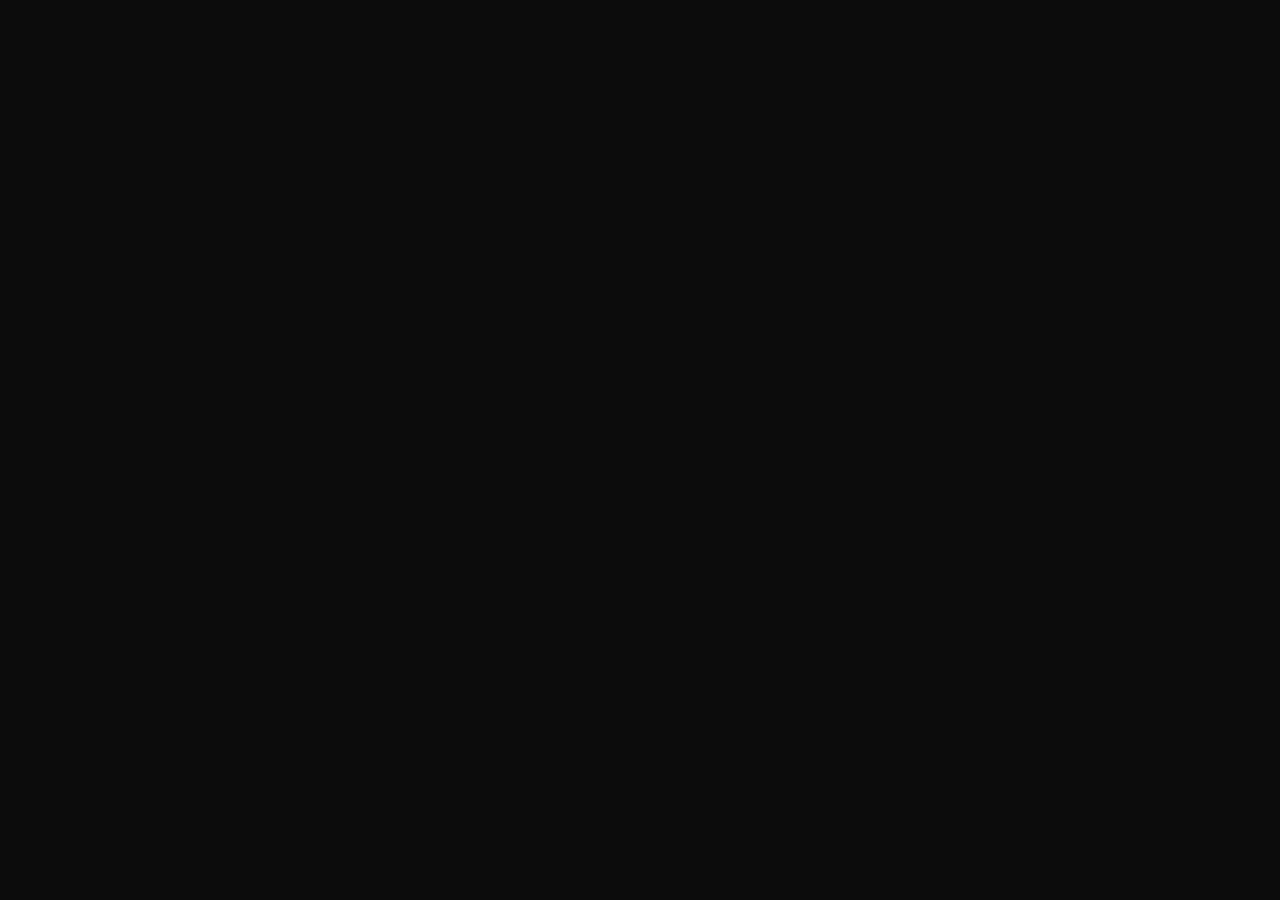
==== commit 5b678849: "Remove Bloomberg, add traverse.link, remove hero badge" ====
--- a/index.html
+++ b/index.html
@@ -1 +1 @@
-<!DOCTYPE html><html lang="en"><head><meta charSet="utf-8"/><meta name="viewport" content="width=device-width, initial-scale=1"/><link rel="stylesheet" href="/_next/static/css/548e86440d69f25f.css" data-precedence="next"/><link rel="preload" as="script" fetchPriority="low" href="/_next/static/chunks/webpack-c8441f2d519541e3.js"/><script src="/_next/static/chunks/fd9d1056-87da80e0c187477b.js" async=""></script><script src="/_next/static/chunks/117-54ab7854be5ada76.js" async=""></script><script src="/_next/static/chunks/main-app-bf1cb6fe3cda2171.js" async=""></script><script src="/_next/static/chunks/app/page-e882005e2a65a68c.js" async=""></script><link rel="preconnect" href="https://fonts.googleapis.com"/><link rel="preconnect" href="https://fonts.gstatic.com" crossorigin="anonymous"/><title>Anatoli Derese — AI Software Engineer | LLM Inference &amp; Backend Systems</title><meta name="description" content="Anatoli Derese is an AI-focused software engineer specializing in LLM inference infrastructure, backend systems, and AI pipelines. Incoming Software Engineer at Bloomberg London (Nov 2026)."/><meta name="robots" content="index, follow"/><meta property="og:title" content="Anatoli Derese — AI Software Engineer"/><meta property="og:description" content="LLM inference infrastructure, backend systems, and AI pipelines. 4 years shipping across 3 continents. Incoming at Bloomberg London."/><meta property="og:site_name" content="Anatoli Derese"/><meta property="og:locale" content="en_US"/><meta property="og:type" content="website"/><meta name="twitter:card" content="summary"/><meta name="twitter:title" content="Anatoli Derese — AI Software Engineer"/><meta name="twitter:description" content="LLM inference, backend systems, AI pipelines. Incoming at Bloomberg London."/><link href="https://fonts.googleapis.com/css2?family=Instrument+Serif:ital@0;1&amp;family=Inter:wght@400;500;600;700&amp;family=JetBrains+Mono:wght@400;500&amp;display=swap" rel="stylesheet"/><script type="application/ld+json">{"@context":"https://schema.org","@type":"Person","name":"Anatoli Derese","jobTitle":"Software Engineer","url":"https://anatoli.me","sameAs":["https://github.com/anatoli-derese","https://linkedin.com/in/anatoli-derese"],"knowsAbout":["LLM Inference","Backend Systems","AI Pipelines","Machine Learning"],"alumniOf":"Addis Ababa University","worksFor":{"@type":"Organization","name":"Bloomberg"}}</script><script src="/_next/static/chunks/polyfills-42372ed130431b0a.js" noModule=""></script></head><body><nav class="nav"><div class="nav-inner"><a href="#top" class="nav-mark"><b>Anatoli Derese</b></a><div class="nav-right"><div class="nav-links"><a href="#work">Work</a><a href="#projects">Projects</a><a href="#skills">Skills</a><a href="#contact">Contact</a></div><button class="theme-toggle" aria-label="Toggle theme" title="Switch to light mode">☀</button><button class="nav-hamburger" aria-label="Toggle menu" aria-expanded="false"><span></span><span></span><span></span></button></div></div><div class="nav-mobile"><a href="#work">Work</a><a href="#projects">Projects</a><a href="#skills">Skills</a><a href="#contact">Contact</a></div></nav><main id="top" class="wrap"><section class="hero"><div class="hero-eyebrow"><span>Backend &amp; Inference Engineer · <!-- -->Addis Ababa, Ethiopia<!-- --> · </span></div><h1 class="hero-title">Backend systems &amp; LLM inference,<br/><em>measured in production.</em></h1><p class="hero-sub">Four years shipping LLM inference infrastructure, AI pipelines, and production backends across Belgrade, Munich, Rome, and Addis Ababa — recruited by Bloomberg directly from Addis Ababa University.</p><div class="hero-badge"><span class="hero-badge-dot"></span><span class="hero-badge-co">Bloomberg</span><span class="hero-badge-meta">London · Software Engineer · Nov 2026</span></div><div class="hero-stats"><div class="stat"><span class="stat-v">4</span><span class="stat-k">years shipping</span></div><div class="stat"><span class="stat-v">4</span><span class="stat-k">countries</span></div><div class="stat"><span class="stat-v">3</span><span class="stat-k">continents</span></div><div class="stat"><span class="stat-v">12K+</span><span class="stat-k">signals/day in prod</span></div></div><div class="hero-actions"><a class="link-inline" href="#work">See the work →</a><a class="link-inline muted" href="mailto:anatoliderese12@gmail.com">anatoliderese12@gmail.com</a></div><a class="hero-scroll" href="#work" aria-label="Scroll to experience"><span class="hero-scroll-line"></span><span class="hero-scroll-label">scroll</span></a></section><section class="section" id="work"><div class="section-label"><span class="num">01</span>Work</div><div class="exp-list"><div class="reveal" style="transition-delay:0ms"><article class="exp exp-incoming"><header class="exp-meta"><h3 class="exp-co">Bloomberg<span class="chip chip-tag chip-accent">Incoming</span></h3><div class="exp-role">Software Engineer (New Grad)</div><div class="exp-when">Nov 2026</div><div class="exp-loc">London, UK</div></header><div class="exp-body"><ul class="exp-bullets"><li>Selected for Bloomberg London's 2026 software engineering cohort, hired directly from Addis Ababa University into a Tier 1 London engineering org. One of very few engineers to make the pipeline from Ethiopia to London without a Western degree or visa sponsorship history.</li></ul></div></article></div><div class="reveal" style="transition-delay:40ms"><article class="exp"><header class="exp-meta"><h3 class="exp-co">QME-AI<span class="chip chip-tag">Stealth</span></h3><div class="exp-role">Backend Developer</div><div class="exp-when">Feb 2024 — Mar 2025</div><div class="exp-loc">Belgrade, Serbia · Remote</div></header><div class="exp-body"><div class="impact-row"><div class="stat stat-sm"><span class="stat-v">−40%</span><span class="stat-k">p95 latency</span></div><div class="stat stat-sm"><span class="stat-v">−60%</span><span class="stat-k">compute footprint</span></div><div class="stat stat-sm"><span class="stat-v">92%</span><span class="stat-k">benchmark accuracy</span></div></div><ul class="exp-bullets"><li>Shipped <b>15+ FastAPI endpoints</b> on the core inference surface; cut p95 latency <b>40%</b> with Redis caching and async PostgreSQL.</li><li>Added composite indexes and PgBouncer connection pooling to handle 3× peak traffic without adding database instances.</li><li>Built a unified routing layer across 4 LLM providers (GPT-4, Claude, Llama 2, Mistral) with sub-50 ms routing overhead. Models selected and dispatched before the first token streams.</li><li>Fine-tuned Mistral and Gemma from 78% to <b>92% accuracy</b> on the internal domain benchmark.</li><li>Cut compute footprint <b>60%</b>, saving <b>$12K/year</b> in cloud spend.</li></ul><div class="chips"><span class="chip">Python</span><span class="chip">FastAPI</span><span class="chip">PostgreSQL</span><span class="chip">Redis</span><span class="chip">GPT-4</span><span class="chip">Claude</span><span class="chip">Mistral</span></div></div></article></div><div class="reveal" style="transition-delay:80ms"><article class="exp"><header class="exp-meta"><h3 class="exp-co">Elunic AG<span class="chip chip-tag">Remote</span></h3><div class="exp-role">Software Engineer</div><div class="exp-when">Oct 2024 — Jun 2025</div><div class="exp-loc">München, Germany</div></header><div class="exp-body"><div class="impact-row"><div class="stat stat-sm"><span class="stat-v">10+</span><span class="stat-k">critical bugs resolved</span></div><div class="stat stat-sm"><span class="stat-v">Weekly</span><span class="stat-k">rollouts unblocked</span></div></div><ul class="exp-bullets"><li>Stabilized the AI.SEE™ vision microservice (NestJS + ZeroMQ + PyTorch), resolving <b>10+ critical lifecycle and packet-loss bugs</b>, restoring data integrity from ingestion to inference.</li><li>Built a fault-tolerant connection layer in the QC pipeline that unblocked <b>weekly customer rollouts</b> for the first time in two quarters.</li></ul><div class="chips"><span class="chip">NestJS</span><span class="chip">TypeScript</span><span class="chip">ZeroMQ</span><span class="chip">PyTorch</span><span class="chip">Docker</span><span class="chip">Kubernetes</span></div></div></article></div><div class="reveal" style="transition-delay:120ms"><article class="exp"><header class="exp-meta"><h3 class="exp-co">DSAP L.L.C.<span class="chip chip-tag">Remote</span></h3><div class="exp-role">Software Engineer</div><div class="exp-when">Jun 2025 — Jun 2026</div><div class="exp-loc">Rome, Italy</div></header><div class="exp-body"><div class="impact-row"><div class="stat stat-sm"><span class="stat-v">12K+</span><span class="stat-k">signals / day</span></div><div class="stat stat-sm"><span class="stat-v">99%</span><span class="stat-k">uptime, 40+ sources</span></div><div class="stat stat-sm"><span class="stat-v">97%</span><span class="stat-k">faster batch pipeline</span></div></div><ul class="exp-bullets"><li>Built a Crawlee-Python aggregator capturing <b>12K+ sales signals/day</b> at <b>99% uptime</b> across 40+ sources, with rotating proxies and adaptive user-agent strategies.</li><li>Cut a 30-minute batch pipeline to <b>under 60 seconds</b> (<b>97% faster</b>) via a multithreaded work-stealing queue in Python.</li><li>Shipped an end-to-end AI authoring framework, fine-tuning GPT-class models with DeepSeek retrieval. Now generating long-form content in production with minimal oversight.</li></ul><div class="chips"><span class="chip">Python</span><span class="chip">Crawlee</span><span class="chip">PyTorch</span><span class="chip">DeepSeek</span><span class="chip">GPT</span><span class="chip">PostgreSQL</span></div></div></article></div><div class="reveal" style="transition-delay:160ms"><article class="exp"><header class="exp-meta"><h3 class="exp-co">Eskalate<span class="chip chip-tag">Lead</span></h3><div class="exp-role">Backend Engineer</div><div class="exp-when">Jun 2022 — Sep 2023</div><div class="exp-loc">Addis Ababa, Ethiopia</div></header><div class="exp-body"><div class="impact-row"><div class="stat stat-sm"><span class="stat-v">5</span><span class="stat-k">engineers led</span></div><div class="stat stat-sm"><span class="stat-v">−60%</span><span class="stat-k">origin DB load</span></div><div class="stat stat-sm"><span class="stat-v">&lt;10 ms</span><span class="stat-k">p99 at 500+ conns</span></div></div><ul class="exp-bullets"><li>Led a <b>5-engineer</b> backend team building eskalate.io in Go, shipped v1 on time, under budget, now powering the company's primary product line.</li><li>Reduced origin-database hits by 60% with a two-tier Redis cache strategy, cutting p95 response times nearly in half on the most-trafficked endpoints.</li><li>Designed concurrency-safe Go request handlers; load-tested to 500+ concurrent connections per node with p99 latency under 10 ms.</li></ul><div class="chips"><span class="chip">Go</span><span class="chip">Gin</span><span class="chip">MongoDB</span><span class="chip">Redis</span><span class="chip">Docker</span></div></div></article></div></div></section><section class="section" id="projects"><div class="section-label"><span class="num">02</span>Projects</div><div class="reveal" style="transition-delay:0ms"><div class="proj-meta-bar"><div class="stat stat-sm"><span class="stat-v">08</span><span class="stat-k">shipped</span></div><div class="stat stat-sm"><span class="stat-v">03</span><span class="stat-k">as team lead</span></div><div class="stat stat-sm"><span class="stat-v">01</span><span class="stat-k">open source</span></div><div class="stat stat-sm"><span class="stat-v">2023<!-- -->–<!-- -->26</span><span class="stat-k">span</span></div></div><div class="proj-list"><article class="proj" tabindex="0" role="button" aria-label="Open MindEase"><div class="proj-head"><h3 class="proj-name"><span class="num">01</span>MindEase</h3><span class="proj-year">Final Year Project · Team Lead<!-- --> · <!-- -->2026</span></div><div class="proj-tagline">AI mental wellness platform with personalized chat, 3D voice avatars, and full Amharic support.</div><div class="proj-stack">Next.js 14 · React · TypeScript · FastAPI · PostgreSQL · pgvector · Ollama · Gemini API · Redis · Docker · Tailwind CSS · WebSocket · Playwright</div><span class="proj-arrow">→</span></article><article class="proj" tabindex="0" role="button" aria-label="Open Poker"><div class="proj-head"><h3 class="proj-name"><span class="num">02</span>Poker</h3><span class="proj-year">Real-time<!-- --> · <!-- -->2024</span></div><div class="proj-tagline">Multiplayer Texas Hold&#x27;em, socket-up.</div><div class="proj-stack">Go · WebSockets · PostgreSQL · Redis · Docker · React</div><span class="proj-arrow">→</span></article><article class="proj" tabindex="0" role="button" aria-label="Open Amharic Bible API"><div class="proj-head"><h3 class="proj-name"><span class="num">03</span>Amharic Bible API</h3><span class="proj-year">Open source<!-- --> · <!-- -->2024</span></div><div class="proj-tagline">Ethiopia&#x27;s first open-source scripture API.</div><div class="proj-stack">NestJS · TypeScript · Swagger · PostgreSQL</div><span class="proj-arrow">→</span></article><article class="proj" tabindex="0" role="button" aria-label="Open Bible Streak"><div class="proj-head"><h3 class="proj-name"><span class="num">04</span>Bible Streak</h3><span class="proj-year">Mobile<!-- --> · <!-- -->2024</span></div><div class="proj-tagline">Daily Amharic reading with streaks.</div><div class="proj-stack">Flutter · Firebase · Bloc · Dart</div><span class="proj-arrow">→</span></article><article class="proj" tabindex="0" role="button" aria-label="Open Blog API Backend"><div class="proj-head"><h3 class="proj-name"><span class="num">05</span>Blog API Backend</h3><span class="proj-year">Team lead<!-- --> · <!-- -->2023</span></div><div class="proj-tagline">Clean-architecture Go backend with Gemini.</div><div class="proj-stack">Go · Gin · MongoDB · Gemini API</div><span class="proj-arrow">→</span></article><article class="proj" tabindex="0" role="button" aria-label="Open FastPark Admin"><div class="proj-head"><h3 class="proj-name"><span class="num">06</span>FastPark Admin</h3><span class="proj-year">Lead<!-- --> · <!-- -->2024</span></div><div class="proj-tagline">Operator console for live parking telemetry.</div><div class="proj-stack">React · Express · RTK · PostgreSQL</div><span class="proj-arrow">→</span></article><article class="proj" tabindex="0" role="button" aria-label="Open Realtime Chat"><div class="proj-head"><h3 class="proj-name"><span class="num">07</span>Realtime Chat</h3><span class="proj-year">Mobile<!-- --> · <!-- -->2024</span></div><div class="proj-tagline">Production chat with 2FA and rich media.</div><div class="proj-stack">Flutter · Firebase · Firestore · Bloc</div><span class="proj-arrow">→</span></article><article class="proj" tabindex="0" role="button" aria-label="Open 2048"><div class="proj-head"><h3 class="proj-name"><span class="num">08</span>2048</h3><span class="proj-year">Game<!-- --> · <!-- -->2023</span></div><div class="proj-tagline">Cross-platform tile puzzle, hand-rolled.</div><div class="proj-stack">Processing · Adobe XD</div><span class="proj-arrow">→</span></article></div></div></section><section class="section" id="skills"><div class="section-label"><span class="num">03</span>Skills</div><div class="reveal" style="transition-delay:0ms"><div class="skills-grid"><div class="skill-block"><h4>Infrastructure</h4><div class="chips"><span class="chip">Docker</span><span class="chip">Kubernetes</span><span class="chip">Redis</span><span class="chip">PostgreSQL</span><span class="chip">Firebase</span><span class="chip">CI/CD</span></div></div><div class="skill-block"><h4>ML &amp; AI</h4><div class="chips"><span class="chip">PyTorch</span><span class="chip">LLM Fine-tuning</span><span class="chip">RAG</span><span class="chip">Model Evaluation</span><span class="chip">Vector Databases</span><span class="chip">Prompt Engineering</span></div></div><div class="skill-block"><h4>Languages</h4><div class="chips"><span class="chip">Go</span><span class="chip">Python</span><span class="chip">TypeScript</span><span class="chip">JavaScript</span><span class="chip">Dart</span><span class="chip">Bash</span></div></div><div class="skill-block"><h4>Systems</h4><div class="chips"><span class="chip">System Design</span><span class="chip">API Design</span><span class="chip">Performance Optimization</span><span class="chip">WebSockets</span><span class="chip">ZeroMQ</span><span class="chip">NestJS</span><span class="chip">Crawlee</span><span class="chip">React</span><span class="chip">Flutter</span></div></div></div></div></section><section class="section" id="education"><div class="section-label"><span class="num">04</span>Education &amp; awards</div><div class="reveal" style="transition-delay:0ms"><div class="edu-list"><div class="edu"><div class="edu-head"><h3 class="edu-school">Addis Ababa University</h3><span class="edu-when">2021<!-- --> to <!-- -->2025</span></div><div class="edu-degree">B.Sc. Software Engineering</div><div class="edu-note">Ranked 9th in Africa (Times Higher Education 2024), 1st in Ethiopia. CGPA 3.8 (top percentile of cohort). Coursework: distributed systems, ML, OS, enterprise application development.</div></div><div class="edu"><div class="edu-head"><h3 class="edu-school">Africa to Silicon Valley (A2SV)</h3><span class="edu-when">2022<!-- --> to <!-- -->2025</span></div><div class="edu-degree">Backend Engineering &amp; DSA, Google-backed (twice)</div><div class="edu-note">2,000+ hours of training in data structures, algorithms, and backend engineering. A2SV alumni now at Google, Bloomberg, LinkedIn, and Amazon. Ana is among them, recruited by Bloomberg directly from the program.</div></div></div><div class="awards"><div class="award"><span class="award-year">2022</span><span>Top 50 in Oromia Region (pop. 40M+). Grade 12 National Exam. Scored 505/600 (~95th percentile nationwide) on the Ethiopian University Entrance Exam, one of Africa&#x27;s most competitive standardized tests.</span></div><div class="award"><span class="award-year">2020</span><span>STEM Power Ethiopia National Science Fair, back-to-back winner. Built a different project each year, competing against students from across the country.</span></div><div class="award"><span class="award-year">2019</span><span>STEM Power Ethiopia National Science Fair, first win at age 17. Earliest signal of a pattern: build things, compete, win.</span></div></div></div></section><section class="contact" id="contact"><div class="reveal" style="transition-delay:0ms"><h2>Available for backend &amp; AI infrastructure contracts through October 2026.</h2><p class="contact-sub">I reply fast. Usually same day.</p><div class="contact-links"><a class="contact-link" href="mailto:anatoliderese12@gmail.com"><span class="k">Email</span><span class="v">anatoliderese12@gmail.com</span></a><a class="contact-link" href="https://github.com/anatoli-derese" target="_blank" rel="noreferrer"><span class="k">GitHub</span><span class="v">github.com/anatoli-derese</span></a><a class="contact-link" href="https://linkedin.com/in/anatoli-derese" target="_blank" rel="noreferrer"><span class="k">LinkedIn</span><span class="v">linkedin.com/in/anatoli-derese</span></a></div></div></section></main><footer class="footer"><div>© 2026 Anatoli Derese</div><div></div></footer><script src="/_next/static/chunks/webpack-c8441f2d519541e3.js" async=""></script><script>(self.__next_f=self.__next_f||[]).push([0]);self.__next_f.push([2,null])</script><script>self.__next_f.push([1,"1:HL[\"/_next/static/css/548e86440d69f25f.css\",\"style\"]\n"])</script><script>self.__next_f.push([1,"2:I[2846,[],\"\"]\n4:I[4128,[\"931\",\"static/chunks/app/page-e882005e2a65a68c.js\"],\"default\"]\n5:I[6458,[\"931\",\"static/chunks/app/page-e882005e2a65a68c.js\"],\"default\"]\n6:I[8858,[\"931\",\"static/chunks/app/page-e882005e2a65a68c.js\"],\"default\"]\n7:I[6561,[\"931\",\"static/chunks/app/page-e882005e2a65a68c.js\"],\"default\"]\n8:I[3034,[\"931\",\"static/chunks/app/page-e882005e2a65a68c.js\"],\"default\"]\n9:I[4707,[],\"\"]\na:I[6423,[],\"\"]\nc:I[1060,[],\"\"]\nd:[]\n"])</script><script>self.__next_f.push([1,"0:[\"$\",\"$L2\",null,{\"buildId\":\"TWnAiOJvW0vNp35O44N6S\",\"assetPrefix\":\"\",\"urlParts\":[\"\",\"\"],\"initialTree\":[\"\",{\"children\":[\"__PAGE__\",{}]},\"$undefined\",\"$undefined\",true],\"initialSeedData\":[\"\",{\"children\":[\"__PAGE__\",{},[[\"$L3\",[[\"$\",\"$L4\",null,{}],[\"$\",\"main\",null,{\"id\":\"top\",\"className\":\"wrap\",\"children\":[[\"$\",\"section\",null,{\"className\":\"hero\",\"children\":[[\"$\",\"div\",null,{\"className\":\"hero-eyebrow\",\"children\":[\"$\",\"span\",null,{\"children\":[\"Backend \u0026 Inference Engineer · \",\"Addis Ababa, Ethiopia\",\" · \",[\"$\",\"$L5\",null,{}]]}]}],[\"$\",\"h1\",null,{\"className\":\"hero-title\",\"children\":[\"Backend systems \u0026 LLM inference,\",[\"$\",\"br\",null,{}],[\"$\",\"em\",null,{\"children\":\"measured in production.\"}]]}],[\"$\",\"p\",null,{\"className\":\"hero-sub\",\"children\":\"Four years shipping LLM inference infrastructure, AI pipelines, and production backends across Belgrade, Munich, Rome, and Addis Ababa — recruited by Bloomberg directly from Addis Ababa University.\"}],[\"$\",\"div\",null,{\"className\":\"hero-badge\",\"children\":[[\"$\",\"span\",null,{\"className\":\"hero-badge-dot\"}],[\"$\",\"span\",null,{\"className\":\"hero-badge-co\",\"children\":\"Bloomberg\"}],[\"$\",\"span\",null,{\"className\":\"hero-badge-meta\",\"children\":\"London · Software Engineer · Nov 2026\"}]]}],[\"$\",\"div\",null,{\"className\":\"hero-stats\",\"children\":[[\"$\",\"div\",\"years shipping\",{\"className\":\"stat\",\"children\":[[\"$\",\"span\",null,{\"className\":\"stat-v\",\"children\":\"4\"}],[\"$\",\"span\",null,{\"className\":\"stat-k\",\"children\":\"years shipping\"}]]}],[\"$\",\"div\",\"countries\",{\"className\":\"stat\",\"children\":[[\"$\",\"span\",null,{\"className\":\"stat-v\",\"children\":\"4\"}],[\"$\",\"span\",null,{\"className\":\"stat-k\",\"children\":\"countries\"}]]}],[\"$\",\"div\",\"continents\",{\"className\":\"stat\",\"children\":[[\"$\",\"span\",null,{\"className\":\"stat-v\",\"children\":\"3\"}],[\"$\",\"span\",null,{\"className\":\"stat-k\",\"children\":\"continents\"}]]}],[\"$\",\"div\",\"signals/day in prod\",{\"className\":\"stat\",\"children\":[[\"$\",\"span\",null,{\"className\":\"stat-v\",\"children\":\"12K+\"}],[\"$\",\"span\",null,{\"className\":\"stat-k\",\"children\":\"signals/day in prod\"}]]}]]}],[\"$\",\"div\",null,{\"className\":\"hero-actions\",\"children\":[[\"$\",\"a\",null,{\"className\":\"link-inline\",\"href\":\"#work\",\"children\":\"See the work →\"}],[\"$\",\"a\",null,{\"className\":\"link-inline muted\",\"href\":\"mailto:anatoliderese12@gmail.com\",\"children\":\"anatoliderese12@gmail.com\"}]]}],[\"$\",\"a\",null,{\"className\":\"hero-scroll\",\"href\":\"#work\",\"aria-label\":\"Scroll to experience\",\"children\":[[\"$\",\"span\",null,{\"className\":\"hero-scroll-line\"}],[\"$\",\"span\",null,{\"className\":\"hero-scroll-label\",\"children\":\"scroll\"}]]}]]}],[\"$\",\"section\",null,{\"className\":\"section\",\"id\":\"work\",\"children\":[[\"$\",\"div\",null,{\"className\":\"section-label\",\"children\":[[\"$\",\"span\",null,{\"className\":\"num\",\"children\":\"01\"}],\"Work\"]}],[\"$\",\"div\",null,{\"className\":\"exp-list\",\"children\":[[\"$\",\"$L6\",\"0\",{\"delay\":0,\"children\":[\"$\",\"article\",null,{\"className\":\"exp exp-incoming\",\"children\":[[\"$\",\"header\",null,{\"className\":\"exp-meta\",\"children\":[[\"$\",\"h3\",null,{\"className\":\"exp-co\",\"children\":[\"Bloomberg\",[\"$\",\"span\",null,{\"className\":\"chip chip-tag chip-accent\",\"children\":\"Incoming\"}]]}],[\"$\",\"div\",null,{\"className\":\"exp-role\",\"children\":\"Software Engineer (New Grad)\"}],[\"$\",\"div\",null,{\"className\":\"exp-when\",\"children\":\"Nov 2026\"}],[\"$\",\"div\",null,{\"className\":\"exp-loc\",\"children\":\"London, UK\"}]]}],[\"$\",\"div\",null,{\"className\":\"exp-body\",\"children\":[false,[\"$\",\"ul\",null,{\"className\":\"exp-bullets\",\"children\":[[\"$\",\"li\",\"0\",{\"dangerouslySetInnerHTML\":{\"__html\":\"Selected for Bloomberg London's 2026 software engineering cohort, hired directly from Addis Ababa University into a Tier 1 London engineering org. One of very few engineers to make the pipeline from Ethiopia to London without a Western degree or visa sponsorship history.\"}}]]}],false]}]]}]}],[\"$\",\"$L6\",\"1\",{\"delay\":40,\"children\":[\"$\",\"article\",null,{\"className\":\"exp\",\"children\":[[\"$\",\"header\",null,{\"className\":\"exp-meta\",\"children\":[[\"$\",\"h3\",null,{\"className\":\"exp-co\",\"children\":[\"QME-AI\",[\"$\",\"span\",null,{\"className\":\"chip chip-tag\",\"children\":\"Stealth\"}]]}],[\"$\",\"div\",null,{\"className\":\"exp-role\",\"children\":\"Backend Developer\"}],[\"$\",\"div\",null,{\"className\":\"exp-when\",\"children\":\"Feb 2024 — Mar 2025\"}],[\"$\",\"div\",null,{\"className\":\"exp-loc\",\"children\":\"Belgrade, Serbia · Remote\"}]]}],[\"$\",\"div\",null,{\"className\":\"exp-body\",\"children\":[[\"$\",\"div\",null,{\"className\":\"impact-row\",\"children\":[[\"$\",\"div\",\"0\",{\"className\":\"stat stat-sm\",\"children\":[[\"$\",\"span\",null,{\"className\":\"stat-v\",\"children\":\"−40%\"}],[\"$\",\"span\",null,{\"className\":\"stat-k\",\"children\":\"p95 latency\"}]]}],[\"$\",\"div\",\"1\",{\"className\":\"stat stat-sm\",\"children\":[[\"$\",\"span\",null,{\"className\":\"stat-v\",\"children\":\"−60%\"}],[\"$\",\"span\",null,{\"className\":\"stat-k\",\"children\":\"compute footprint\"}]]}],[\"$\",\"div\",\"2\",{\"className\":\"stat stat-sm\",\"children\":[[\"$\",\"span\",null,{\"className\":\"stat-v\",\"children\":\"92%\"}],[\"$\",\"span\",null,{\"className\":\"stat-k\",\"children\":\"benchmark accuracy\"}]]}]]}],[\"$\",\"ul\",null,{\"className\":\"exp-bullets\",\"children\":[[\"$\",\"li\",\"0\",{\"dangerouslySetInnerHTML\":{\"__html\":\"Shipped \u003cb\u003e15+ FastAPI endpoints\u003c/b\u003e on the core inference surface; cut p95 latency \u003cb\u003e40%\u003c/b\u003e with Redis caching and async PostgreSQL.\"}}],[\"$\",\"li\",\"1\",{\"dangerouslySetInnerHTML\":{\"__html\":\"Added composite indexes and PgBouncer connection pooling to handle 3× peak traffic without adding database instances.\"}}],[\"$\",\"li\",\"2\",{\"dangerouslySetInnerHTML\":{\"__html\":\"Built a unified routing layer across 4 LLM providers (GPT-4, Claude, Llama 2, Mistral) with sub-50 ms routing overhead. Models selected and dispatched before the first token streams.\"}}],[\"$\",\"li\",\"3\",{\"dangerouslySetInnerHTML\":{\"__html\":\"Fine-tuned Mistral and Gemma from 78% to \u003cb\u003e92% accuracy\u003c/b\u003e on the internal domain benchmark.\"}}],[\"$\",\"li\",\"4\",{\"dangerouslySetInnerHTML\":{\"__html\":\"Cut compute footprint \u003cb\u003e60%\u003c/b\u003e, saving \u003cb\u003e$12K/year\u003c/b\u003e in cloud spend.\"}}]]}],[\"$\",\"div\",null,{\"className\":\"chips\",\"children\":[[\"$\",\"span\",\"Python\",{\"className\":\"chip\",\"children\":\"Python\"}],[\"$\",\"span\",\"FastAPI\",{\"className\":\"chip\",\"children\":\"FastAPI\"}],[\"$\",\"span\",\"PostgreSQL\",{\"className\":\"chip\",\"children\":\"PostgreSQL\"}],[\"$\",\"span\",\"Redis\",{\"className\":\"chip\",\"children\":\"Redis\"}],[\"$\",\"span\",\"GPT-4\",{\"className\":\"chip\",\"children\":\"GPT-4\"}],[\"$\",\"span\",\"Claude\",{\"className\":\"chip\",\"children\":\"Claude\"}],[\"$\",\"span\",\"Mistral\",{\"className\":\"chip\",\"children\":\"Mistral\"}]]}]]}]]}]}],[\"$\",\"$L6\",\"2\",{\"delay\":80,\"children\":[\"$\",\"article\",null,{\"className\":\"exp\",\"children\":[[\"$\",\"header\",null,{\"className\":\"exp-meta\",\"children\":[[\"$\",\"h3\",null,{\"className\":\"exp-co\",\"children\":[\"Elunic AG\",[\"$\",\"span\",null,{\"className\":\"chip chip-tag\",\"children\":\"Remote\"}]]}],[\"$\",\"div\",null,{\"className\":\"exp-role\",\"children\":\"Software Engineer\"}],[\"$\",\"div\",null,{\"className\":\"exp-when\",\"children\":\"Oct 2024 — Jun 2025\"}],[\"$\",\"div\",null,{\"className\":\"exp-loc\",\"children\":\"München, Germany\"}]]}],[\"$\",\"div\",null,{\"className\":\"exp-body\",\"children\":[[\"$\",\"div\",null,{\"className\":\"impact-row\",\"children\":[[\"$\",\"div\",\"0\",{\"className\":\"stat stat-sm\",\"children\":[[\"$\",\"span\",null,{\"className\":\"stat-v\",\"children\":\"10+\"}],[\"$\",\"span\",null,{\"className\":\"stat-k\",\"children\":\"critical bugs resolved\"}]]}],[\"$\",\"div\",\"1\",{\"className\":\"stat stat-sm\",\"children\":[[\"$\",\"span\",null,{\"className\":\"stat-v\",\"children\":\"Weekly\"}],[\"$\",\"span\",null,{\"className\":\"stat-k\",\"children\":\"rollouts unblocked\"}]]}]]}],[\"$\",\"ul\",null,{\"className\":\"exp-bullets\",\"children\":[[\"$\",\"li\",\"0\",{\"dangerouslySetInnerHTML\":{\"__html\":\"Stabilized the AI.SEE™ vision microservice (NestJS + ZeroMQ + PyTorch), resolving \u003cb\u003e10+ critical lifecycle and packet-loss bugs\u003c/b\u003e, restoring data integrity from ingestion to inference.\"}}],[\"$\",\"li\",\"1\",{\"dangerouslySetInnerHTML\":{\"__html\":\"Built a fault-tolerant connection layer in the QC pipeline that unblocked \u003cb\u003eweekly customer rollouts\u003c/b\u003e for the first time in two quarters.\"}}]]}],[\"$\",\"div\",null,{\"className\":\"chips\",\"children\":[[\"$\",\"span\",\"NestJS\",{\"className\":\"chip\",\"children\":\"NestJS\"}],[\"$\",\"span\",\"TypeScript\",{\"className\":\"chip\",\"children\":\"TypeScript\"}],[\"$\",\"span\",\"ZeroMQ\",{\"className\":\"chip\",\"children\":\"ZeroMQ\"}],[\"$\",\"span\",\"PyTorch\",{\"className\":\"chip\",\"children\":\"PyTorch\"}],[\"$\",\"span\",\"Docker\",{\"className\":\"chip\",\"children\":\"Docker\"}],[\"$\",\"span\",\"Kubernetes\",{\"className\":\"chip\",\"children\":\"Kubernetes\"}]]}]]}]]}]}],[\"$\",\"$L6\",\"3\",{\"delay\":120,\"children\":[\"$\",\"article\",null,{\"className\":\"exp\",\"children\":[[\"$\",\"header\",null,{\"className\":\"exp-meta\",\"children\":[[\"$\",\"h3\",null,{\"className\":\"exp-co\",\"children\":[\"DSAP L.L.C.\",[\"$\",\"span\",null,{\"className\":\"chip chip-tag\",\"children\":\"Remote\"}]]}],[\"$\",\"div\",null,{\"className\":\"exp-role\",\"children\":\"Software Engineer\"}],[\"$\",\"div\",null,{\"className\":\"exp-when\",\"children\":\"Jun 2025 — Jun 2026\"}],[\"$\",\"div\",null,{\"className\":\"exp-loc\",\"children\":\"Rome, Italy\"}]]}],[\"$\",\"div\",null,{\"className\":\"exp-body\",\"children\":[[\"$\",\"div\",null,{\"className\":\"impact-row\",\"children\":[[\"$\",\"div\",\"0\",{\"className\":\"stat stat-sm\",\"children\":[[\"$\",\"span\",null,{\"className\":\"stat-v\",\"children\":\"12K+\"}],[\"$\",\"span\",null,{\"className\":\"stat-k\",\"children\":\"signals / day\"}]]}],[\"$\",\"div\",\"1\",{\"className\":\"stat stat-sm\",\"children\":[[\"$\",\"span\",null,{\"className\":\"stat-v\",\"children\":\"99%\"}],[\"$\",\"span\",null,{\"className\":\"stat-k\",\"children\":\"uptime, 40+ sources\"}]]}],[\"$\",\"div\",\"2\",{\"className\":\"stat stat-sm\",\"children\":[[\"$\",\"span\",null,{\"className\":\"stat-v\",\"children\":\"97%\"}],[\"$\",\"span\",null,{\"className\":\"stat-k\",\"children\":\"faster batch pipeline\"}]]}]]}],[\"$\",\"ul\",null,{\"className\":\"exp-bullets\",\"children\":[[\"$\",\"li\",\"0\",{\"dangerouslySetInnerHTML\":{\"__html\":\"Built a Crawlee-Python aggregator capturing \u003cb\u003e12K+ sales signals/day\u003c/b\u003e at \u003cb\u003e99% uptime\u003c/b\u003e across 40+ sources, with rotating proxies and adaptive user-agent strategies.\"}}],[\"$\",\"li\",\"1\",{\"dangerouslySetInnerHTML\":{\"__html\":\"Cut a 30-minute batch pipeline to \u003cb\u003eunder 60 seconds\u003c/b\u003e (\u003cb\u003e97% faster\u003c/b\u003e) via a multithreaded work-stealing queue in Python.\"}}],[\"$\",\"li\",\"2\",{\"dangerouslySetInnerHTML\":{\"__html\":\"Shipped an end-to-end AI authoring framework, fine-tuning GPT-class models with DeepSeek retrieval. Now generating long-form content in production with minimal oversight.\"}}]]}],[\"$\",\"div\",null,{\"className\":\"chips\",\"children\":[[\"$\",\"span\",\"Python\",{\"className\":\"chip\",\"children\":\"Python\"}],[\"$\",\"span\",\"Crawlee\",{\"className\":\"chip\",\"children\":\"Crawlee\"}],[\"$\",\"span\",\"PyTorch\",{\"className\":\"chip\",\"children\":\"PyTorch\"}],[\"$\",\"span\",\"DeepSeek\",{\"className\":\"chip\",\"children\":\"DeepSeek\"}],[\"$\",\"span\",\"GPT\",{\"className\":\"chip\",\"children\":\"GPT\"}],[\"$\",\"span\",\"PostgreSQL\",{\"className\":\"chip\",\"children\":\"PostgreSQL\"}]]}]]}]]}]}],[\"$\",\"$L6\",\"4\",{\"delay\":160,\"children\":[\"$\",\"article\",null,{\"className\":\"exp\",\"children\":[[\"$\",\"header\",null,{\"className\":\"exp-meta\",\"children\":[[\"$\",\"h3\",null,{\"className\":\"exp-co\",\"children\":[\"Eskalate\",[\"$\",\"span\",null,{\"className\":\"chip chip-tag\",\"children\":\"Lead\"}]]}],[\"$\",\"div\",null,{\"className\":\"exp-role\",\"children\":\"Backend Engineer\"}],[\"$\",\"div\",null,{\"className\":\"exp-when\",\"children\":\"Jun 2022 — Sep 2023\"}],[\"$\",\"div\",null,{\"className\":\"exp-loc\",\"children\":\"Addis Ababa, Ethiopia\"}]]}],[\"$\",\"div\",null,{\"className\":\"exp-body\",\"children\":[[\"$\",\"div\",null,{\"className\":\"impact-row\",\"children\":[[\"$\",\"div\",\"0\",{\"className\":\"stat stat-sm\",\"children\":[[\"$\",\"span\",null,{\"className\":\"stat-v\",\"children\":\"5\"}],[\"$\",\"span\",null,{\"className\":\"stat-k\",\"children\":\"engineers led\"}]]}],[\"$\",\"div\",\"1\",{\"className\":\"stat stat-sm\",\"children\":[[\"$\",\"span\",null,{\"className\":\"stat-v\",\"children\":\"−60%\"}],[\"$\",\"span\",null,{\"className\":\"stat-k\",\"children\":\"origin DB load\"}]]}],[\"$\",\"div\",\"2\",{\"className\":\"stat stat-sm\",\"children\":[[\"$\",\"span\",null,{\"className\":\"stat-v\",\"children\":\"\u003c10 ms\"}],[\"$\",\"span\",null,{\"className\":\"stat-k\",\"children\":\"p99 at 500+ conns\"}]]}]]}],[\"$\",\"ul\",null,{\"className\":\"exp-bullets\",\"children\":[[\"$\",\"li\",\"0\",{\"dangerouslySetInnerHTML\":{\"__html\":\"Led a \u003cb\u003e5-engineer\u003c/b\u003e backend team building eskalate.io in Go, shipped v1 on time, under budget, now powering the company's primary product line.\"}}],[\"$\",\"li\",\"1\",{\"dangerouslySetInnerHTML\":{\"__html\":\"Reduced origin-database hits by 60% with a two-tier Redis cache strategy, cutting p95 response times nearly in half on the most-trafficked endpoints.\"}}],[\"$\",\"li\",\"2\",{\"dangerouslySetInnerHTML\":{\"__html\":\"Designed concurrency-safe Go request handlers; load-tested to 500+ concurrent connections per node with p99 latency under 10 ms.\"}}]]}],[\"$\",\"div\",null,{\"className\":\"chips\",\"children\":[[\"$\",\"span\",\"Go\",{\"className\":\"chip\",\"children\":\"Go\"}],[\"$\",\"span\",\"Gin\",{\"className\":\"chip\",\"children\":\"Gin\"}],[\"$\",\"span\",\"MongoDB\",{\"className\":\"chip\",\"children\":\"MongoDB\"}],[\"$\",\"span\",\"Redis\",{\"className\":\"chip\",\"children\":\"Redis\"}],[\"$\",\"span\",\"Docker\",{\"className\":\"chip\",\"children\":\"Docker\"}]]}]]}]]}]}]]}]]}],[\"$\",\"$L7\",null,{\"data\":{\"name\":\"Anatoli Derese\",\"role\":\"Software Engineer\",\"location\":\"Addis Ababa, Ethiopia\",\"locationDetail\":\"From Addis Ababa to \u003cb\u003eBloomberg\u003c/b\u003e London (Nov 2026)\",\"email\":\"anatoliderese12@gmail.com\",\"github\":\"github.com/anatoli-derese\",\"linkedin\":\"linkedin.com/in/anatoli-derese\",\"githubPlaceholder\":false,\"linkedinPlaceholder\":false,\"tagline\":[\"LLM inference and backend systems.\",\"From Addis Ababa to Bloomberg London.\"],\"heroLead\":\"Four years shipping LLM inference infrastructure, AI pipelines, and production backends across Belgrade, Munich, Rome, and Addis Ababa — recruited by Bloomberg directly from Addis Ababa University.\",\"heroStats\":[{\"value\":\"4\",\"label\":\"years shipping\"},{\"value\":\"4\",\"label\":\"countries\"},{\"value\":\"3\",\"label\":\"continents\"},{\"value\":\"12K+\",\"label\":\"signals/day in prod\"}],\"bio\":[\"One of very few engineers to go from an Ethiopian university to a Tier 1 London engineering org, recruited by Bloomberg directly from Addis Ababa University. Backend engineer specializing in LLM inference, AI pipelines, and production systems. 4 years delivering across 4 countries on 3 continents: inference infrastructure at QME-AI (Belgrade), computer vision microservices at Elunic (Munich), and an AI content framework processing 12K+ signals per day at DSAP (Rome). Starting at Bloomberg London November 2026.\"],\"experience\":[{\"company\":\"Bloomberg\",\"role\":\"Software Engineer (New Grad)\",\"from\":\"Nov 2026\",\"to\":\"\",\"location\":\"London, UK\",\"tag\":\"Incoming\",\"impact\":[],\"bullets\":[\"Selected for Bloomberg London's 2026 software engineering cohort, hired directly from Addis Ababa University into a Tier 1 London engineering org. One of very few engineers to make the pipeline from Ethiopia to London without a Western degree or visa sponsorship history.\"],\"stack\":[]},{\"company\":\"QME-AI\",\"role\":\"Backend Developer\",\"from\":\"Feb 2024\",\"to\":\"Mar 2025\",\"location\":\"Belgrade, Serbia · Remote\",\"tag\":\"Stealth\",\"impact\":[{\"value\":\"−40%\",\"label\":\"p95 latency\"},{\"value\":\"−60%\",\"label\":\"compute footprint\"},{\"value\":\"92%\",\"label\":\"benchmark accuracy\"}],\"bullets\":[\"Shipped \u003cb\u003e15+ FastAPI endpoints\u003c/b\u003e on the core inference surface; cut p95 latency \u003cb\u003e40%\u003c/b\u003e with Redis caching and async PostgreSQL.\",\"Added composite indexes and PgBouncer connection pooling to handle 3× peak traffic without adding database instances.\",\"Built a unified routing layer across 4 LLM providers (GPT-4, Claude, Llama 2, Mistral) with sub-50 ms routing overhead. Models selected and dispatched before the first token streams.\",\"Fine-tuned Mistral and Gemma from 78% to \u003cb\u003e92% accuracy\u003c/b\u003e on the internal domain benchmark.\",\"Cut compute footprint \u003cb\u003e60%\u003c/b\u003e, saving \u003cb\u003e$12K/year\u003c/b\u003e in cloud spend.\"],\"stack\":[\"Python\",\"FastAPI\",\"PostgreSQL\",\"Redis\",\"GPT-4\",\"Claude\",\"Mistral\"]},{\"company\":\"Elunic AG\",\"role\":\"Software Engineer\",\"from\":\"Oct 2024\",\"to\":\"Jun 2025\",\"location\":\"München, Germany\",\"tag\":\"Remote\",\"impact\":[{\"value\":\"10+\",\"label\":\"critical bugs resolved\"},{\"value\":\"Weekly\",\"label\":\"rollouts unblocked\"}],\"bullets\":[\"Stabilized the AI.SEE™ vision microservice (NestJS + ZeroMQ + PyTorch), resolving \u003cb\u003e10+ critical lifecycle and packet-loss bugs\u003c/b\u003e, restoring data integrity from ingestion to inference.\",\"Built a fault-tolerant connection layer in the QC pipeline that unblocked \u003cb\u003eweekly customer rollouts\u003c/b\u003e for the first time in two quarters.\"],\"stack\":[\"NestJS\",\"TypeScript\",\"ZeroMQ\",\"PyTorch\",\"Docker\",\"Kubernetes\"]},{\"company\":\"DSAP L.L.C.\",\"role\":\"Software Engineer\",\"from\":\"Jun 2025\",\"to\":\"Jun 2026\",\"location\":\"Rome, Italy\",\"tag\":\"Remote\",\"impact\":[{\"value\":\"12K+\",\"label\":\"signals / day\"},{\"value\":\"99%\",\"label\":\"uptime, 40+ sources\"},{\"value\":\"97%\",\"label\":\"faster batch pipeline\"}],\"bullets\":[\"Built a Crawlee-Python aggregator capturing \u003cb\u003e12K+ sales signals/day\u003c/b\u003e at \u003cb\u003e99% uptime\u003c/b\u003e across 40+ sources, with rotating proxies and adaptive user-agent strategies.\",\"Cut a 30-minute batch pipeline to \u003cb\u003eunder 60 seconds\u003c/b\u003e (\u003cb\u003e97% faster\u003c/b\u003e) via a multithreaded work-stealing queue in Python.\",\"Shipped an end-to-end AI authoring framework, fine-tuning GPT-class models with DeepSeek retrieval. Now generating long-form content in production with minimal oversight.\"],\"stack\":[\"Python\",\"Crawlee\",\"PyTorch\",\"DeepSeek\",\"GPT\",\"PostgreSQL\"]},{\"company\":\"Eskalate\",\"role\":\"Backend Engineer\",\"from\":\"Jun 2022\",\"to\":\"Sep 2023\",\"location\":\"Addis Ababa, Ethiopia\",\"tag\":\"Lead\",\"impact\":[{\"value\":\"5\",\"label\":\"engineers led\"},{\"value\":\"−60%\",\"label\":\"origin DB load\"},{\"value\":\"\u003c10 ms\",\"label\":\"p99 at 500+ conns\"}],\"bullets\":[\"Led a \u003cb\u003e5-engineer\u003c/b\u003e backend team building eskalate.io in Go, shipped v1 on time, under budget, now powering the company's primary product line.\",\"Reduced origin-database hits by 60% with a two-tier Redis cache strategy, cutting p95 response times nearly in half on the most-trafficked endpoints.\",\"Designed concurrency-safe Go request handlers; load-tested to 500+ concurrent connections per node with p99 latency under 10 ms.\"],\"stack\":[\"Go\",\"Gin\",\"MongoDB\",\"Redis\",\"Docker\"]}],\"projects\":[{\"name\":\"MindEase\",\"tagline\":\"AI mental wellness platform with personalized chat, 3D voice avatars, and full Amharic support.\",\"desc\":\"MindEase is a full-stack mental health platform combining an AI therapist with a rich suite of self-care tools. Users talk to a compassionate AI companion that remembers them across sessions via a pgvector-powered RAG memory system, choose from five 3D lip-synced voice avatars with distinct therapeutic personas, take validated mental health screeners (PHQ-9, GAD-7), track their mood with calendar heatmaps and streak tracking, join peer-support groups moderated by AI, and export their data as branded PDFs. The platform is fully bilingual in English and Amharic. Every UI string, chat message, assessment, and PDF report renders in Ethiopic script. Built across 51,000+ lines of code as a microservice architecture (Next.js, FastAPI, PostgreSQL/pgvector, Ollama, Gemini API, Docker Compose) with comprehensive E2E testing, an admin panel, and crisis detection with localized resources. Final-year university team project. Led the team and built the majority of the system.\",\"stack\":[\"Next.js 14\",\"React\",\"TypeScript\",\"FastAPI\",\"PostgreSQL\",\"pgvector\",\"Ollama\",\"Gemini API\",\"Redis\",\"Docker\",\"Tailwind CSS\",\"WebSocket\",\"Playwright\"],\"year\":\"2026\",\"type\":\"Final Year Project · Team Lead\",\"gradient\":[\"#4F7263\",\"#7FAF9A\",\"#8B7EC8\"]},{\"name\":\"Poker\",\"tagline\":\"Multiplayer Texas Hold'em, socket-up.\",\"desc\":\"Real-time Texas Hold'em engine in Go over WebSockets. Supports 50+ concurrent tables with sub-200 ms latency per action. Redis-backed matchmaking cut player wait times 65%. PostgreSQL schema optimized for sub-second hand history queries. Containerized for horizontal scale. Spin up new game servers as demand grows.\",\"stack\":[\"Go\",\"WebSockets\",\"PostgreSQL\",\"Redis\",\"Docker\",\"React\"],\"year\":\"2024\",\"type\":\"Real-time\",\"gradient\":[\"#7c3aed\",\"#3b3bdc\",\"#0ea5e9\"]},{\"name\":\"Amharic Bible API\",\"tagline\":\"Ethiopia's first open-source scripture API.\",\"desc\":\"Ethiopia's first open-source REST API for the Amharic Bible. 66 books, 31,000+ verses, fully documented OpenAPI spec. Serves independent apps across Ethiopia today. Built to solve a real infrastructure gap: no API existed for Amharic scripture before this.\",\"stack\":[\"NestJS\",\"TypeScript\",\"Swagger\",\"PostgreSQL\"],\"year\":\"2024\",\"type\":\"Open source\",\"gradient\":[\"#c2410c\",\"#f59e0b\",\"#fbbf24\"]},{\"name\":\"Bible Streak\",\"tagline\":\"Daily Amharic reading with streaks.\",\"desc\":\"First Amharic Bible reading app with a streak mechanic. Flutter frontend with Firebase real-time sync, Google OAuth authentication, and an engagement loop that pushed 7-day retention above category baselines. Designed the streak system from scratch to build daily reading habits.\",\"stack\":[\"Flutter\",\"Firebase\",\"Bloc\",\"Dart\"],\"year\":\"2024\",\"type\":\"Mobile\",\"gradient\":[\"#059669\",\"#10b981\",\"#a7f3d0\"]},{\"name\":\"Blog API Backend\",\"tagline\":\"Clean-architecture Go backend with Gemini.\",\"desc\":\"Led a team of 4 engineers building a production Go blog backend. Layered caching with Gemini AI integration cut response times 30%. OAuth2 authentication and email verification eliminated unauthorized access. Clean Architecture and SOLID principles throughout the codebase.\",\"stack\":[\"Go\",\"Gin\",\"MongoDB\",\"Gemini API\"],\"year\":\"2023\",\"type\":\"Team lead\",\"gradient\":[\"#0891b2\",\"#06b6d4\",\"#67e8f9\"]},{\"name\":\"FastPark Admin\",\"tagline\":\"Operator console for live parking telemetry.\",\"desc\":\"Front-end lead on the FastPark operator console, a real-time dashboard for live parking telemetry. Drove 2.5-second average page loads across the dashboard with RTK query optimization. Owned OTP flow, password reset, middleware, and role-based authorization on the Express backend.\",\"stack\":[\"React\",\"Express\",\"RTK\",\"PostgreSQL\"],\"year\":\"2024\",\"type\":\"Lead\",\"gradient\":[\"#be185d\",\"#ec4899\",\"#f9a8d4\"]},{\"name\":\"Realtime Chat\",\"tagline\":\"Production chat with 2FA and rich media.\",\"desc\":\"Production chat application shipped with a team of 5 engineers at NEO AI. Flutter frontend with Firebase/Firestore real-time sync. Delivered 2FA security, OAuth social login, multimedia messaging, and message delivery latency under 80 ms in production.\",\"stack\":[\"Flutter\",\"Firebase\",\"Firestore\",\"Bloc\"],\"year\":\"2024\",\"type\":\"Mobile\",\"gradient\":[\"#1e3a8a\",\"#3730a3\",\"#6366f1\"]},{\"name\":\"2048\",\"tagline\":\"Cross-platform tile puzzle, hand-rolled.\",\"desc\":\"2048 puzzle implemented from scratch in Processing as an algorithmic exercise. Matrix-driven tile movement, merge detection, and scoring system all hand-rolled without a game engine. Tuned for smooth 60 fps gameplay across desktop and mobile. A study in game loop design and spatial algorithms.\",\"stack\":[\"Processing\",\"Adobe XD\"],\"year\":\"2023\",\"type\":\"Game\",\"gradient\":[\"#7c2d12\",\"#ea580c\",\"#fdba74\"]}],\"skills\":{\"groups\":{\"Infrastructure\":[\"Docker\",\"Kubernetes\",\"Redis\",\"PostgreSQL\",\"Firebase\",\"CI/CD\"],\"ML \u0026 AI\":[\"PyTorch\",\"LLM Fine-tuning\",\"RAG\",\"Model Evaluation\",\"Vector Databases\",\"Prompt Engineering\"],\"Languages\":[\"Go\",\"Python\",\"TypeScript\",\"JavaScript\",\"Dart\",\"Bash\"],\"Systems\":[\"System Design\",\"API Design\",\"Performance Optimization\",\"WebSockets\",\"ZeroMQ\",\"NestJS\",\"Crawlee\",\"React\",\"Flutter\"]},\"advanced\":[\"Go\",\"Python\",\"TypeScript\",\"JavaScript\",\"NestJS\",\"WebSockets\",\"PostgreSQL\",\"Crawlee\",\"ZeroMQ\",\"Redis\",\"PyTorch\",\"Flutter\",\"Docker\",\"Kubernetes\",\"LLM Fine-tuning\",\"RAG\",\"Model Evaluation\",\"System Design\",\"API Design\",\"Performance Optimization\"],\"intermediate\":[\"React\",\"Dart\",\"Firebase\",\"CI/CD\",\"Jest\",\"Mocha\",\"Bash\",\"Vector Databases\",\"Prompt Engineering\"]},\"education\":[{\"school\":\"Addis Ababa University\",\"degree\":\"B.Sc. Software Engineering\",\"note\":\"Ranked 9th in Africa (Times Higher Education 2024), 1st in Ethiopia. CGPA 3.8 (top percentile of cohort). Coursework: distributed systems, ML, OS, enterprise application development.\",\"from\":\"2021\",\"to\":\"2025\"},{\"school\":\"Africa to Silicon Valley (A2SV)\",\"degree\":\"Backend Engineering \u0026 DSA, Google-backed (twice)\",\"note\":\"2,000+ hours of training in data structures, algorithms, and backend engineering. A2SV alumni now at Google, Bloomberg, LinkedIn, and Amazon. Ana is among them, recruited by Bloomberg directly from the program.\",\"from\":\"2022\",\"to\":\"2025\"}],\"awards\":[{\"year\":\"2022\",\"text\":\"Top 50 in Oromia Region (pop. 40M+). Grade 12 National Exam. Scored 505/600 (~95th percentile nationwide) on the Ethiopian University Entrance Exam, one of Africa's most competitive standardized tests.\"},{\"year\":\"2020\",\"text\":\"STEM Power Ethiopia National Science Fair, back-to-back winner. Built a different project each year, competing against students from across the country.\"},{\"year\":\"2019\",\"text\":\"STEM Power Ethiopia National Science Fair, first win at age 17. Earliest signal of a pattern: build things, compete, win.\"}],\"volunteering\":[{\"where\":\"Foka STEM Center, Bishoftu\",\"role\":\"Volunteer assistant lecturer\",\"from\":\"2021\",\"to\":\"Present\",\"note\":\"Lectures on embedded systems and programming; one-on-one mentorship for students entering CS.\"}]}}],[\"$\",\"section\",null,{\"className\":\"section\",\"id\":\"skills\",\"children\":[[\"$\",\"div\",null,{\"className\":\"section-label\",\"children\":[[\"$\",\"span\",null,{\"className\":\"num\",\"children\":\"03\"}],\"Skills\"]}],[\"$\",\"$L6\",null,{\"children\":[\"$\",\"div\",null,{\"className\":\"skills-grid\",\"children\":[[\"$\",\"div\",\"Infrastructure\",{\"className\":\"skill-block\",\"children\":[[\"$\",\"h4\",null,{\"children\":\"Infrastructure\"}],[\"$\",\"div\",null,{\"className\":\"chips\",\"children\":[[\"$\",\"span\",\"Docker\",{\"className\":\"chip\",\"children\":\"Docker\"}],[\"$\",\"span\",\"Kubernetes\",{\"className\":\"chip\",\"children\":\"Kubernetes\"}],[\"$\",\"span\",\"Redis\",{\"className\":\"chip\",\"children\":\"Redis\"}],[\"$\",\"span\",\"PostgreSQL\",{\"className\":\"chip\",\"children\":\"PostgreSQL\"}],[\"$\",\"span\",\"Firebase\",{\"className\":\"chip\",\"children\":\"Firebase\"}],[\"$\",\"span\",\"CI/CD\",{\"className\":\"chip\",\"children\":\"CI/CD\"}]]}]]}],[\"$\",\"div\",\"ML \u0026 AI\",{\"className\":\"skill-block\",\"children\":[[\"$\",\"h4\",null,{\"children\":\"ML \u0026 AI\"}],[\"$\",\"div\",null,{\"className\":\"chips\",\"children\":[[\"$\",\"span\",\"PyTorch\",{\"className\":\"chip\",\"children\":\"PyTorch\"}],[\"$\",\"span\",\"LLM Fine-tuning\",{\"className\":\"chip\",\"children\":\"LLM Fine-tuning\"}],[\"$\",\"span\",\"RAG\",{\"className\":\"chip\",\"children\":\"RAG\"}],[\"$\",\"span\",\"Model Evaluation\",{\"className\":\"chip\",\"children\":\"Model Evaluation\"}],[\"$\",\"span\",\"Vector Databases\",{\"className\":\"chip\",\"children\":\"Vector Databases\"}],[\"$\",\"span\",\"Prompt Engineering\",{\"className\":\"chip\",\"children\":\"Prompt Engineering\"}]]}]]}],[\"$\",\"div\",\"Languages\",{\"className\":\"skill-block\",\"children\":[[\"$\",\"h4\",null,{\"children\":\"Languages\"}],[\"$\",\"div\",null,{\"className\":\"chips\",\"children\":[[\"$\",\"span\",\"Go\",{\"className\":\"chip\",\"children\":\"Go\"}],[\"$\",\"span\",\"Python\",{\"className\":\"chip\",\"children\":\"Python\"}],[\"$\",\"span\",\"TypeScript\",{\"className\":\"chip\",\"children\":\"TypeScript\"}],[\"$\",\"span\",\"JavaScript\",{\"className\":\"chip\",\"children\":\"JavaScript\"}],[\"$\",\"span\",\"Dart\",{\"className\":\"chip\",\"children\":\"Dart\"}],[\"$\",\"span\",\"Bash\",{\"className\":\"chip\",\"children\":\"Bash\"}]]}]]}],[\"$\",\"div\",\"Systems\",{\"className\":\"skill-block\",\"children\":[[\"$\",\"h4\",null,{\"children\":\"Systems\"}],[\"$\",\"div\",null,{\"className\":\"chips\",\"children\":[[\"$\",\"span\",\"System Design\",{\"className\":\"chip\",\"children\":\"System Design\"}],[\"$\",\"span\",\"API Design\",{\"className\":\"chip\",\"children\":\"API Design\"}],[\"$\",\"span\",\"Performance Optimization\",{\"className\":\"chip\",\"children\":\"Performance Optimization\"}],[\"$\",\"span\",\"WebSockets\",{\"className\":\"chip\",\"children\":\"WebSockets\"}],[\"$\",\"span\",\"ZeroMQ\",{\"className\":\"chip\",\"children\":\"ZeroMQ\"}],[\"$\",\"span\",\"NestJS\",{\"className\":\"chip\",\"children\":\"NestJS\"}],[\"$\",\"span\",\"Crawlee\",{\"className\":\"chip\",\"children\":\"Crawlee\"}],[\"$\",\"span\",\"React\",{\"className\":\"chip\",\"children\":\"React\"}],[\"$\",\"span\",\"Flutter\",{\"className\":\"chip\",\"children\":\"Flutter\"}]]}]]}]]}]}]]}],[\"$\",\"section\",null,{\"className\":\"section\",\"id\":\"education\",\"children\":[[\"$\",\"div\",null,{\"className\":\"section-label\",\"children\":[[\"$\",\"span\",null,{\"className\":\"num\",\"children\":\"04\"}],\"Education \u0026 awards\"]}],[\"$\",\"$L6\",null,{\"children\":[[\"$\",\"div\",null,{\"className\":\"edu-list\",\"children\":[[\"$\",\"div\",\"0\",{\"className\":\"edu\",\"children\":[[\"$\",\"div\",null,{\"className\":\"edu-head\",\"children\":[[\"$\",\"h3\",null,{\"className\":\"edu-school\",\"children\":\"Addis Ababa University\"}],[\"$\",\"span\",null,{\"className\":\"edu-when\",\"children\":[\"2021\",\" to \",\"2025\"]}]]}],[\"$\",\"div\",null,{\"className\":\"edu-degree\",\"children\":\"B.Sc. Software Engineering\"}],[\"$\",\"div\",null,{\"className\":\"edu-note\",\"children\":\"Ranked 9th in Africa (Times Higher Education 2024), 1st in Ethiopia. CGPA 3.8 (top percentile of cohort). Coursework: distributed systems, ML, OS, enterprise application development.\"}]]}],[\"$\",\"div\",\"1\",{\"className\":\"edu\",\"children\":[[\"$\",\"div\",null,{\"className\":\"edu-head\",\"children\":[[\"$\",\"h3\",null,{\"className\":\"edu-school\",\"children\":\"Africa to Silicon Valley (A2SV)\"}],[\"$\",\"span\",null,{\"className\":\"edu-when\",\"children\":[\"2022\",\" to \",\"2025\"]}]]}],[\"$\",\"div\",null,{\"className\":\"edu-degree\",\"children\":\"Backend Engineering \u0026 DSA, Google-backed (twice)\"}],[\"$\",\"div\",null,{\"className\":\"edu-note\",\"children\":\"2,000+ hours of training in data structures, algorithms, and backend engineering. A2SV alumni now at Google, Bloomberg, LinkedIn, and Amazon. Ana is among them, recruited by Bloomberg directly from the program.\"}]]}]]}],[\"$\",\"div\",null,{\"className\":\"awards\",\"children\":[[\"$\",\"div\",\"0\",{\"className\":\"award\",\"children\":[[\"$\",\"span\",null,{\"className\":\"award-year\",\"children\":\"2022\"}],[\"$\",\"span\",null,{\"children\":\"Top 50 in Oromia Region (pop. 40M+). Grade 12 National Exam. Scored 505/600 (~95th percentile nationwide) on the Ethiopian University Entrance Exam, one of Africa's most competitive standardized tests.\"}]]}],[\"$\",\"div\",\"1\",{\"className\":\"award\",\"children\":[[\"$\",\"span\",null,{\"className\":\"award-year\",\"children\":\"2020\"}],[\"$\",\"span\",null,{\"children\":\"STEM Power Ethiopia National Science Fair, back-to-back winner. Built a different project each year, competing against students from across the country.\"}]]}],[\"$\",\"div\",\"2\",{\"className\":\"award\",\"children\":[[\"$\",\"span\",null,{\"className\":\"award-year\",\"children\":\"2019\"}],[\"$\",\"span\",null,{\"children\":\"STEM Power Ethiopia National Science Fair, first win at age 17. Earliest signal of a pattern: build things, compete, win.\"}]]}]]}]]}]]}],[\"$\",\"section\",null,{\"className\":\"contact\",\"id\":\"contact\",\"children\":[\"$\",\"$L6\",null,{\"children\":[[\"$\",\"h2\",null,{\"children\":\"Available for backend \u0026 AI infrastructure contracts through October 2026.\"}],[\"$\",\"p\",null,{\"className\":\"contact-sub\",\"children\":\"I reply fast. Usually same day.\"}],[\"$\",\"div\",null,{\"className\":\"contact-links\",\"children\":[[\"$\",\"a\",null,{\"className\":\"contact-link\",\"href\":\"mailto:anatoliderese12@gmail.com\",\"children\":[[\"$\",\"span\",null,{\"className\":\"k\",\"children\":\"Email\"}],[\"$\",\"span\",null,{\"className\":\"v\",\"children\":\"anatoliderese12@gmail.com\"}]]}],[\"$\",\"a\",null,{\"className\":\"contact-link\",\"href\":\"https://github.com/anatoli-derese\",\"target\":\"_blank\",\"rel\":\"noreferrer\",\"children\":[[\"$\",\"span\",null,{\"className\":\"k\",\"children\":\"GitHub\"}],[\"$\",\"span\",null,{\"className\":\"v\",\"children\":[\"github.com/anatoli-derese\",false]}]]}],[\"$\",\"a\",null,{\"className\":\"contact-link\",\"href\":\"https://linkedin.com/in/anatoli-derese\",\"target\":\"_blank\",\"rel\":\"noreferrer\",\"children\":[[\"$\",\"span\",null,{\"className\":\"k\",\"children\":\"LinkedIn\"}],[\"$\",\"span\",null,{\"className\":\"v\",\"children\":[\"linkedin.com/in/anatoli-derese\",false]}]]}]]}]]}]}]]}],[\"$\",\"$L8\",null,{}]],null],null],null]},[[[[\"$\",\"link\",\"0\",{\"rel\":\"stylesheet\",\"href\":\"/_next/static/css/548e86440d69f25f.css\",\"precedence\":\"next\",\"crossOrigin\":\"$undefined\"}]],[\"$\",\"html\",null,{\"lang\":\"en\",\"children\":[[\"$\",\"head\",null,{\"children\":[[\"$\",\"link\",null,{\"rel\":\"preconnect\",\"href\":\"https://fonts.googleapis.com\"}],[\"$\",\"link\",null,{\"rel\":\"preconnect\",\"href\":\"https://fonts.gstatic.com\",\"crossOrigin\":\"anonymous\"}],[\"$\",\"link\",null,{\"href\":\"https://fonts.googleapis.com/css2?family=Instrument+Serif:ital@0;1\u0026family=Inter:wght@400;500;600;700\u0026family=JetBrains+Mono:wght@400;500\u0026display=swap\",\"rel\":\"stylesheet\"}],[\"$\",\"script\",null,{\"type\":\"application/ld+json\",\"dangerouslySetInnerHTML\":{\"__html\":\"{\\\"@context\\\":\\\"https://schema.org\\\",\\\"@type\\\":\\\"Person\\\",\\\"name\\\":\\\"Anatoli Derese\\\",\\\"jobTitle\\\":\\\"Software Engineer\\\",\\\"url\\\":\\\"https://anatoli.me\\\",\\\"sameAs\\\":[\\\"https://github.com/anatoli-derese\\\",\\\"https://linkedin.com/in/anatoli-derese\\\"],\\\"knowsAbout\\\":[\\\"LLM Inference\\\",\\\"Backend Systems\\\",\\\"AI Pipelines\\\",\\\"Machine Learning\\\"],\\\"alumniOf\\\":\\\"Addis Ababa University\\\",\\\"worksFor\\\":{\\\"@type\\\":\\\"Organization\\\",\\\"name\\\":\\\"Bloomberg\\\"}}\"}}]]}],[\"$\",\"body\",null,{\"children\":[\"$\",\"$L9\",null,{\"parallelRouterKey\":\"children\",\"segmentPath\":[\"children\"],\"error\":\"$undefined\",\"errorStyles\":\"$undefined\",\"errorScripts\":\"$undefined\",\"template\":[\"$\",\"$La\",null,{}],\"templateStyles\":\"$undefined\",\"templateScripts\":\"$undefined\",\"notFound\":[[\"$\",\"title\",null,{\"children\":\"404: This page could not be found.\"}],[\"$\",\"div\",null,{\"style\":{\"fontFamily\":\"system-ui,\\\"Segoe UI\\\",Roboto,Helvetica,Arial,sans-serif,\\\"Apple Color Emoji\\\",\\\"Segoe UI Emoji\\\"\",\"height\":\"100vh\",\"textAlign\":\"center\",\"display\":\"flex\",\"flexDirection\":\"column\",\"alignItems\":\"center\",\"justifyContent\":\"center\"},\"children\":[\"$\",\"div\",null,{\"children\":[[\"$\",\"style\",null,{\"dangerouslySetInnerHTML\":{\"__html\":\"body{color:#000;background:#fff;margin:0}.next-error-h1{border-right:1px solid rgba(0,0,0,.3)}@media (prefers-color-scheme:dark){body{color:#fff;background:#000}.next-error-h1{border-right:1px solid rgba(255,255,255,.3)}}\"}}],[\"$\",\"h1\",null,{\"className\":\"next-error-h1\",\"style\":{\"display\":\"inline-block\",\"margin\":\"0 20px 0 0\",\"padding\":\"0 23px 0 0\",\"fontSize\":24,\"fontWeight\":500,\"verticalAlign\":\"top\",\"lineHeight\":\"49px\"},\"children\":\"404\"}],[\"$\",\"div\",null,{\"style\":{\"display\":\"inline-block\"},\"children\":[\"$\",\"h2\",null,{\"style\":{\"fontSize\":14,\"fontWeight\":400,\"lineHeight\":\"49px\",\"margin\":0},\"children\":\"This page could not be found.\"}]}]]}]}]],\"notFoundStyles\":[]}]}]]}]],null],null],\"couldBeIntercepted\":false,\"initialHead\":[null,\"$Lb\"],\"globalErrorComponent\":\"$c\",\"missingSlots\":\"$Wd\"}]\n"])</script><script>self.__next_f.push([1,"b:[[\"$\",\"meta\",\"0\",{\"name\":\"viewport\",\"content\":\"width=device-width, initial-scale=1\"}],[\"$\",\"meta\",\"1\",{\"charSet\":\"utf-8\"}],[\"$\",\"title\",\"2\",{\"children\":\"Anatoli Derese — AI Software Engineer | LLM Inference \u0026 Backend Systems\"}],[\"$\",\"meta\",\"3\",{\"name\":\"description\",\"content\":\"Anatoli Derese is an AI-focused software engineer specializing in LLM inference infrastructure, backend systems, and AI pipelines. Incoming Software Engineer at Bloomberg London (Nov 2026).\"}],[\"$\",\"meta\",\"4\",{\"name\":\"robots\",\"content\":\"index, follow\"}],[\"$\",\"meta\",\"5\",{\"property\":\"og:title\",\"content\":\"Anatoli Derese — AI Software Engineer\"}],[\"$\",\"meta\",\"6\",{\"property\":\"og:description\",\"content\":\"LLM inference infrastructure, backend systems, and AI pipelines. 4 years shipping across 3 continents. Incoming at Bloomberg London.\"}],[\"$\",\"meta\",\"7\",{\"property\":\"og:site_name\",\"content\":\"Anatoli Derese\"}],[\"$\",\"meta\",\"8\",{\"property\":\"og:locale\",\"content\":\"en_US\"}],[\"$\",\"meta\",\"9\",{\"property\":\"og:type\",\"content\":\"website\"}],[\"$\",\"meta\",\"10\",{\"name\":\"twitter:card\",\"content\":\"summary\"}],[\"$\",\"meta\",\"11\",{\"name\":\"twitter:title\",\"content\":\"Anatoli Derese — AI Software Engineer\"}],[\"$\",\"meta\",\"12\",{\"name\":\"twitter:description\",\"content\":\"LLM inference, backend systems, AI pipelines. Incoming at Bloomberg London.\"}]]\n3:null\n"])</script></body></html>+<!DOCTYPE html><html lang="en"><head><meta charSet="utf-8"/><meta name="viewport" content="width=device-width, initial-scale=1"/><link rel="stylesheet" href="/_next/static/css/548e86440d69f25f.css" data-precedence="next"/><link rel="preload" as="script" fetchPriority="low" href="/_next/static/chunks/webpack-c8441f2d519541e3.js"/><script src="/_next/static/chunks/fd9d1056-87da80e0c187477b.js" async=""></script><script src="/_next/static/chunks/117-54ab7854be5ada76.js" async=""></script><script src="/_next/static/chunks/main-app-bf1cb6fe3cda2171.js" async=""></script><script src="/_next/static/chunks/app/page-e882005e2a65a68c.js" async=""></script><link rel="preconnect" href="https://fonts.googleapis.com"/><link rel="preconnect" href="https://fonts.gstatic.com" crossorigin="anonymous"/><title>Anatoli Derese — AI Software Engineer | LLM Inference &amp; Backend Systems</title><meta name="description" content="Anatoli Derese is an AI-focused software engineer specializing in LLM inference infrastructure, backend systems, and AI pipelines. Forward Deployed Engineer at traverse.link — open to roles worldwide."/><meta name="robots" content="index, follow"/><meta property="og:title" content="Anatoli Derese — AI Software Engineer"/><meta property="og:description" content="LLM inference infrastructure, backend systems, and AI pipelines. 4 years shipping across 3 continents. Forward deployed at traverse.link. Open to roles worldwide."/><meta property="og:site_name" content="Anatoli Derese"/><meta property="og:locale" content="en_US"/><meta property="og:type" content="website"/><meta name="twitter:card" content="summary"/><meta name="twitter:title" content="Anatoli Derese — AI Software Engineer"/><meta name="twitter:description" content="LLM inference, backend systems, AI pipelines. Forward deployed at traverse.link. Open to roles worldwide."/><link href="https://fonts.googleapis.com/css2?family=Instrument+Serif:ital@0;1&amp;family=Inter:wght@400;500;600;700&amp;family=JetBrains+Mono:wght@400;500&amp;display=swap" rel="stylesheet"/><script type="application/ld+json">{"@context":"https://schema.org","@type":"Person","name":"Anatoli Derese","jobTitle":"Software Engineer","url":"https://anatoli.me","sameAs":["https://github.com/anatoli-derese","https://linkedin.com/in/anatoli-derese"],"knowsAbout":["LLM Inference","Backend Systems","AI Pipelines","Machine Learning"],"alumniOf":"Addis Ababa University","worksFor":{"@type":"Organization","name":"traverse.link"}}</script><script src="/_next/static/chunks/polyfills-42372ed130431b0a.js" noModule=""></script></head><body><nav class="nav"><div class="nav-inner"><a href="#top" class="nav-mark"><b>Anatoli Derese</b></a><div class="nav-right"><div class="nav-links"><a href="#work">Work</a><a href="#projects">Projects</a><a href="#skills">Skills</a><a href="#contact">Contact</a></div><button class="theme-toggle" aria-label="Toggle theme" title="Switch to light mode">☀</button><button class="nav-hamburger" aria-label="Toggle menu" aria-expanded="false"><span></span><span></span><span></span></button></div></div><div class="nav-mobile"><a href="#work">Work</a><a href="#projects">Projects</a><a href="#skills">Skills</a><a href="#contact">Contact</a></div></nav><main id="top" class="wrap"><section class="hero"><div class="hero-eyebrow"><span>Backend &amp; Inference Engineer · <!-- -->Addis Ababa, Ethiopia<!-- --> · </span></div><h1 class="hero-title">Backend systems &amp; LLM inference,<br/><em>measured in production.</em></h1><p class="hero-sub">Four years shipping LLM inference infrastructure, AI pipelines, and production backends across Belgrade, Munich, Rome, and Addis Ababa — now building full-stack at traverse.link and open to forward deployed and backend engineering roles worldwide.</p><div class="hero-stats"><div class="stat"><span class="stat-v">4</span><span class="stat-k">years shipping</span></div><div class="stat"><span class="stat-v">4</span><span class="stat-k">countries</span></div><div class="stat"><span class="stat-v">3</span><span class="stat-k">continents</span></div><div class="stat"><span class="stat-v">12K+</span><span class="stat-k">signals/day in prod</span></div></div><div class="hero-actions"><a class="link-inline" href="#work">See the work →</a><a class="link-inline muted" href="mailto:anatoliderese12@gmail.com">anatoliderese12@gmail.com</a></div><a class="hero-scroll" href="#work" aria-label="Scroll to experience"><span class="hero-scroll-line"></span><span class="hero-scroll-label">scroll</span></a></section><section class="section" id="work"><div class="section-label"><span class="num">01</span>Work</div><div class="exp-list"><div class="reveal" style="transition-delay:0ms"><article class="exp exp-open"><header class="exp-meta"><h3 class="exp-co">traverse.link<span class="chip chip-tag chip-accent">Open to roles</span></h3><div class="exp-role">Forward Deployed Engineer</div><div class="exp-when">Nov 2025 — Present</div><div class="exp-loc">Remote</div></header><div class="exp-body"><div class="impact-row"><div class="stat stat-sm"><span class="stat-v">3</span><span class="stat-k">continents served</span></div><div class="stat stat-sm"><span class="stat-v">99.9%</span><span class="stat-k">uptime</span></div></div><ul class="exp-bullets"><li>Ship full-stack features end-to-end across the traverse.link platform: React dashboards, FastAPI backends, GraphQL data layers, and Firebase real-time sync — owning features from customer conversations through deployment and monitoring.</li><li>Build and maintain Docker-based deployment pipelines, cutting customer onboarding time from weeks to days. Every customer gets a tailored integration surface without infrastructure overhead.</li><li>Design and deploy the next-generation API layer in FastAPI + GraphQL, replacing legacy REST endpoints while maintaining backward compatibility and zero-downtime migrations.</li><li>Operate as the technical front line for enterprise customers across 3 continents — debug production issues live, ship same-day fixes, and translate field learnings directly into the product roadmap.</li><li>Containerize and orchestrate the full stack with Docker, enabling reproducible dev environments and one-command production deployments across the team.</li></ul><div class="chips"><span class="chip">React</span><span class="chip">Firebase</span><span class="chip">FastAPI</span><span class="chip">GraphQL</span><span class="chip">Docker</span><span class="chip">TypeScript</span><span class="chip">Python</span></div></div></article></div><div class="reveal" style="transition-delay:40ms"><article class="exp"><header class="exp-meta"><h3 class="exp-co">QME-AI<span class="chip chip-tag">Stealth</span></h3><div class="exp-role">Backend Developer</div><div class="exp-when">Feb 2024 — Mar 2025</div><div class="exp-loc">Belgrade, Serbia · Remote</div></header><div class="exp-body"><div class="impact-row"><div class="stat stat-sm"><span class="stat-v">−40%</span><span class="stat-k">p95 latency</span></div><div class="stat stat-sm"><span class="stat-v">−60%</span><span class="stat-k">compute footprint</span></div><div class="stat stat-sm"><span class="stat-v">92%</span><span class="stat-k">benchmark accuracy</span></div></div><ul class="exp-bullets"><li>Shipped <b>15+ FastAPI endpoints</b> on the core inference surface; cut p95 latency <b>40%</b> with Redis caching and async PostgreSQL.</li><li>Added composite indexes and PgBouncer connection pooling to handle 3× peak traffic without adding database instances.</li><li>Built a unified routing layer across 4 LLM providers (GPT-4, Claude, Llama 2, Mistral) with sub-50 ms routing overhead. Models selected and dispatched before the first token streams.</li><li>Fine-tuned Mistral and Gemma from 78% to <b>92% accuracy</b> on the internal domain benchmark.</li><li>Cut compute footprint <b>60%</b>, saving <b>$12K/year</b> in cloud spend.</li></ul><div class="chips"><span class="chip">Python</span><span class="chip">FastAPI</span><span class="chip">PostgreSQL</span><span class="chip">Redis</span><span class="chip">GPT-4</span><span class="chip">Claude</span><span class="chip">Mistral</span></div></div></article></div><div class="reveal" style="transition-delay:80ms"><article class="exp"><header class="exp-meta"><h3 class="exp-co">Elunic AG<span class="chip chip-tag">Remote</span></h3><div class="exp-role">Software Engineer</div><div class="exp-when">Oct 2024 — Jun 2025</div><div class="exp-loc">München, Germany</div></header><div class="exp-body"><div class="impact-row"><div class="stat stat-sm"><span class="stat-v">10+</span><span class="stat-k">critical bugs resolved</span></div><div class="stat stat-sm"><span class="stat-v">Weekly</span><span class="stat-k">rollouts unblocked</span></div></div><ul class="exp-bullets"><li>Stabilized the AI.SEE™ vision microservice (NestJS + ZeroMQ + PyTorch), resolving <b>10+ critical lifecycle and packet-loss bugs</b>, restoring data integrity from ingestion to inference.</li><li>Built a fault-tolerant connection layer in the QC pipeline that unblocked <b>weekly customer rollouts</b> for the first time in two quarters.</li></ul><div class="chips"><span class="chip">NestJS</span><span class="chip">TypeScript</span><span class="chip">ZeroMQ</span><span class="chip">PyTorch</span><span class="chip">Docker</span><span class="chip">Kubernetes</span></div></div></article></div><div class="reveal" style="transition-delay:120ms"><article class="exp"><header class="exp-meta"><h3 class="exp-co">DSAP L.L.C.<span class="chip chip-tag">Remote</span></h3><div class="exp-role">Software Engineer</div><div class="exp-when">Jun 2025 — Jun 2026</div><div class="exp-loc">Rome, Italy</div></header><div class="exp-body"><div class="impact-row"><div class="stat stat-sm"><span class="stat-v">12K+</span><span class="stat-k">signals / day</span></div><div class="stat stat-sm"><span class="stat-v">99%</span><span class="stat-k">uptime, 40+ sources</span></div><div class="stat stat-sm"><span class="stat-v">97%</span><span class="stat-k">faster batch pipeline</span></div></div><ul class="exp-bullets"><li>Built a Crawlee-Python aggregator capturing <b>12K+ sales signals/day</b> at <b>99% uptime</b> across 40+ sources, with rotating proxies and adaptive user-agent strategies.</li><li>Cut a 30-minute batch pipeline to <b>under 60 seconds</b> (<b>97% faster</b>) via a multithreaded work-stealing queue in Python.</li><li>Shipped an end-to-end AI authoring framework, fine-tuning GPT-class models with DeepSeek retrieval. Now generating long-form content in production with minimal oversight.</li></ul><div class="chips"><span class="chip">Python</span><span class="chip">Crawlee</span><span class="chip">PyTorch</span><span class="chip">DeepSeek</span><span class="chip">GPT</span><span class="chip">PostgreSQL</span></div></div></article></div><div class="reveal" style="transition-delay:160ms"><article class="exp"><header class="exp-meta"><h3 class="exp-co">Eskalate<span class="chip chip-tag">Lead</span></h3><div class="exp-role">Backend Engineer</div><div class="exp-when">Jun 2022 — Sep 2023</div><div class="exp-loc">Addis Ababa, Ethiopia</div></header><div class="exp-body"><div class="impact-row"><div class="stat stat-sm"><span class="stat-v">5</span><span class="stat-k">engineers led</span></div><div class="stat stat-sm"><span class="stat-v">−60%</span><span class="stat-k">origin DB load</span></div><div class="stat stat-sm"><span class="stat-v">&lt;10 ms</span><span class="stat-k">p99 at 500+ conns</span></div></div><ul class="exp-bullets"><li>Led a <b>5-engineer</b> backend team building eskalate.io in Go, shipped v1 on time, under budget, now powering the company's primary product line.</li><li>Reduced origin-database hits by 60% with a two-tier Redis cache strategy, cutting p95 response times nearly in half on the most-trafficked endpoints.</li><li>Designed concurrency-safe Go request handlers; load-tested to 500+ concurrent connections per node with p99 latency under 10 ms.</li></ul><div class="chips"><span class="chip">Go</span><span class="chip">Gin</span><span class="chip">MongoDB</span><span class="chip">Redis</span><span class="chip">Docker</span></div></div></article></div></div></section><section class="section" id="projects"><div class="section-label"><span class="num">02</span>Projects</div><div class="reveal" style="transition-delay:0ms"><div class="proj-meta-bar"><div class="stat stat-sm"><span class="stat-v">08</span><span class="stat-k">shipped</span></div><div class="stat stat-sm"><span class="stat-v">03</span><span class="stat-k">as team lead</span></div><div class="stat stat-sm"><span class="stat-v">01</span><span class="stat-k">open source</span></div><div class="stat stat-sm"><span class="stat-v">2023<!-- -->–<!-- -->26</span><span class="stat-k">span</span></div></div><div class="proj-list"><article class="proj" tabindex="0" role="button" aria-label="Open MindEase"><div class="proj-head"><h3 class="proj-name"><span class="num">01</span>MindEase</h3><span class="proj-year">Final Year Project · Team Lead<!-- --> · <!-- -->2026</span></div><div class="proj-tagline">AI mental wellness platform with personalized chat, 3D voice avatars, and full Amharic support.</div><div class="proj-stack">Next.js 14 · React · TypeScript · FastAPI · PostgreSQL · pgvector · Ollama · Gemini API · Redis · Docker · Tailwind CSS · WebSocket · Playwright</div><span class="proj-arrow">→</span></article><article class="proj" tabindex="0" role="button" aria-label="Open Poker"><div class="proj-head"><h3 class="proj-name"><span class="num">02</span>Poker</h3><span class="proj-year">Real-time<!-- --> · <!-- -->2024</span></div><div class="proj-tagline">Multiplayer Texas Hold&#x27;em, socket-up.</div><div class="proj-stack">Go · WebSockets · PostgreSQL · Redis · Docker · React</div><span class="proj-arrow">→</span></article><article class="proj" tabindex="0" role="button" aria-label="Open Amharic Bible API"><div class="proj-head"><h3 class="proj-name"><span class="num">03</span>Amharic Bible API</h3><span class="proj-year">Open source<!-- --> · <!-- -->2024</span></div><div class="proj-tagline">Ethiopia&#x27;s first open-source scripture API.</div><div class="proj-stack">NestJS · TypeScript · Swagger · PostgreSQL</div><span class="proj-arrow">→</span></article><article class="proj" tabindex="0" role="button" aria-label="Open Bible Streak"><div class="proj-head"><h3 class="proj-name"><span class="num">04</span>Bible Streak</h3><span class="proj-year">Mobile<!-- --> · <!-- -->2024</span></div><div class="proj-tagline">Daily Amharic reading with streaks.</div><div class="proj-stack">Flutter · Firebase · Bloc · Dart</div><span class="proj-arrow">→</span></article><article class="proj" tabindex="0" role="button" aria-label="Open Blog API Backend"><div class="proj-head"><h3 class="proj-name"><span class="num">05</span>Blog API Backend</h3><span class="proj-year">Team lead<!-- --> · <!-- -->2023</span></div><div class="proj-tagline">Clean-architecture Go backend with Gemini.</div><div class="proj-stack">Go · Gin · MongoDB · Gemini API</div><span class="proj-arrow">→</span></article><article class="proj" tabindex="0" role="button" aria-label="Open FastPark Admin"><div class="proj-head"><h3 class="proj-name"><span class="num">06</span>FastPark Admin</h3><span class="proj-year">Lead<!-- --> · <!-- -->2024</span></div><div class="proj-tagline">Operator console for live parking telemetry.</div><div class="proj-stack">React · Express · RTK · PostgreSQL</div><span class="proj-arrow">→</span></article><article class="proj" tabindex="0" role="button" aria-label="Open Realtime Chat"><div class="proj-head"><h3 class="proj-name"><span class="num">07</span>Realtime Chat</h3><span class="proj-year">Mobile<!-- --> · <!-- -->2024</span></div><div class="proj-tagline">Production chat with 2FA and rich media.</div><div class="proj-stack">Flutter · Firebase · Firestore · Bloc</div><span class="proj-arrow">→</span></article><article class="proj" tabindex="0" role="button" aria-label="Open 2048"><div class="proj-head"><h3 class="proj-name"><span class="num">08</span>2048</h3><span class="proj-year">Game<!-- --> · <!-- -->2023</span></div><div class="proj-tagline">Cross-platform tile puzzle, hand-rolled.</div><div class="proj-stack">Processing · Adobe XD</div><span class="proj-arrow">→</span></article></div></div></section><section class="section" id="skills"><div class="section-label"><span class="num">03</span>Skills</div><div class="reveal" style="transition-delay:0ms"><div class="skills-grid"><div class="skill-block"><h4>Infrastructure</h4><div class="chips"><span class="chip">Docker</span><span class="chip">Kubernetes</span><span class="chip">Redis</span><span class="chip">PostgreSQL</span><span class="chip">Firebase</span><span class="chip">CI/CD</span></div></div><div class="skill-block"><h4>ML &amp; AI</h4><div class="chips"><span class="chip">PyTorch</span><span class="chip">LLM Fine-tuning</span><span class="chip">RAG</span><span class="chip">Model Evaluation</span><span class="chip">Vector Databases</span><span class="chip">Prompt Engineering</span></div></div><div class="skill-block"><h4>Languages</h4><div class="chips"><span class="chip">Go</span><span class="chip">Python</span><span class="chip">TypeScript</span><span class="chip">JavaScript</span><span class="chip">Dart</span><span class="chip">Bash</span></div></div><div class="skill-block"><h4>Systems</h4><div class="chips"><span class="chip">System Design</span><span class="chip">API Design</span><span class="chip">Performance Optimization</span><span class="chip">WebSockets</span><span class="chip">ZeroMQ</span><span class="chip">NestJS</span><span class="chip">Crawlee</span><span class="chip">React</span><span class="chip">Flutter</span></div></div></div></div></section><section class="section" id="education"><div class="section-label"><span class="num">04</span>Education &amp; awards</div><div class="reveal" style="transition-delay:0ms"><div class="edu-list"><div class="edu"><div class="edu-head"><h3 class="edu-school">Addis Ababa University</h3><span class="edu-when">2021<!-- --> to <!-- -->2025</span></div><div class="edu-degree">B.Sc. Software Engineering</div><div class="edu-note">Ranked 9th in Africa (Times Higher Education 2024), 1st in Ethiopia. CGPA 3.8 (top percentile of cohort). Coursework: distributed systems, ML, OS, enterprise application development.</div></div><div class="edu"><div class="edu-head"><h3 class="edu-school">Africa to Silicon Valley (A2SV)</h3><span class="edu-when">2022<!-- --> to <!-- -->2025</span></div><div class="edu-degree">Backend Engineering &amp; DSA, Google-backed (twice)</div><div class="edu-note">2,000+ hours of training in data structures, algorithms, and backend engineering. A2SV alumni now at Google, LinkedIn, Amazon, and Bloomberg. Ana is among them. </div></div></div><div class="awards"><div class="award"><span class="award-year">2022</span><span>Top 50 in Oromia Region (pop. 40M+). Grade 12 National Exam. Scored 505/600 (~95th percentile nationwide) on the Ethiopian University Entrance Exam, one of Africa&#x27;s most competitive standardized tests.</span></div><div class="award"><span class="award-year">2020</span><span>STEM Power Ethiopia National Science Fair, back-to-back winner. Built a different project each year, competing against students from across the country.</span></div><div class="award"><span class="award-year">2019</span><span>STEM Power Ethiopia National Science Fair, first win at age 17. Earliest signal of a pattern: build things, compete, win.</span></div></div></div></section><section class="contact" id="contact"><div class="reveal" style="transition-delay:0ms"><h2>Available for forward deployed &amp; backend engineering roles worldwide.</h2><p class="contact-sub">I reply fast. Usually same day.</p><div class="contact-links"><a class="contact-link" href="mailto:anatoliderese12@gmail.com"><span class="k">Email</span><span class="v">anatoliderese12@gmail.com</span></a><a class="contact-link" href="https://github.com/anatoli-derese" target="_blank" rel="noreferrer"><span class="k">GitHub</span><span class="v">github.com/anatoli-derese</span></a><a class="contact-link" href="https://linkedin.com/in/anatoli-derese" target="_blank" rel="noreferrer"><span class="k">LinkedIn</span><span class="v">linkedin.com/in/anatoli-derese</span></a></div></div></section></main><footer class="footer"><div>© 2026 Anatoli Derese</div><div></div></footer><script src="/_next/static/chunks/webpack-c8441f2d519541e3.js" async=""></script><script>(self.__next_f=self.__next_f||[]).push([0]);self.__next_f.push([2,null])</script><script>self.__next_f.push([1,"1:HL[\"/_next/static/css/548e86440d69f25f.css\",\"style\"]\n"])</script><script>self.__next_f.push([1,"2:I[2846,[],\"\"]\n4:I[4128,[\"931\",\"static/chunks/app/page-e882005e2a65a68c.js\"],\"default\"]\n5:I[6458,[\"931\",\"static/chunks/app/page-e882005e2a65a68c.js\"],\"default\"]\n6:I[8858,[\"931\",\"static/chunks/app/page-e882005e2a65a68c.js\"],\"default\"]\n7:I[6561,[\"931\",\"static/chunks/app/page-e882005e2a65a68c.js\"],\"default\"]\n8:I[3034,[\"931\",\"static/chunks/app/page-e882005e2a65a68c.js\"],\"default\"]\n9:I[4707,[],\"\"]\na:I[6423,[],\"\"]\nc:I[1060,[],\"\"]\nd:[]\n"])</script><script>self.__next_f.push([1,"0:[\"$\",\"$L2\",null,{\"buildId\":\"TWnAiOJvW0vNp35O44N6S\",\"assetPrefix\":\"\",\"urlParts\":[\"\",\"\"],\"initialTree\":[\"\",{\"children\":[\"__PAGE__\",{}]},\"$undefined\",\"$undefined\",true],\"initialSeedData\":[\"\",{\"children\":[\"__PAGE__\",{},[[\"$L3\",[[\"$\",\"$L4\",null,{}],[\"$\",\"main\",null,{\"id\":\"top\",\"className\":\"wrap\",\"children\":[[\"$\",\"section\",null,{\"className\":\"hero\",\"children\":[[\"$\",\"div\",null,{\"className\":\"hero-eyebrow\",\"children\":[\"$\",\"span\",null,{\"children\":[\"Backend \u0026 Inference Engineer · \",\"Addis Ababa, Ethiopia\",\" · \",[\"$\",\"$L5\",null,{}]]}]}],[\"$\",\"h1\",null,{\"className\":\"hero-title\",\"children\":[\"Backend systems \u0026 LLM inference,\",[\"$\",\"br\",null,{}],[\"$\",\"em\",null,{\"children\":\"measured in production.\"}]]}],[\"$\",\"p\",null,{\"className\":\"hero-sub\",\"children\":\"Four years shipping LLM inference infrastructure, AI pipelines, and production backends across Belgrade, Munich, Rome, and Addis Ababa — now building full-stack at traverse.link and open to forward deployed and backend engineering roles worldwide.\"}]hero-stats\",\"children\":[[\"$\",\"div\",\"years shipping\",{\"className\":\"stat\",\"children\":[[\"$\",\"span\",null,{\"className\":\"stat-v\",\"children\":\"4\"}],[\"$\",\"span\",null,{\"className\":\"stat-k\",\"children\":\"years shipping\"}]]}],[\"$\",\"div\",\"countries\",{\"className\":\"stat\",\"children\":[[\"$\",\"span\",null,{\"className\":\"stat-v\",\"children\":\"4\"}],[\"$\",\"span\",null,{\"className\":\"stat-k\",\"children\":\"countries\"}]]}],[\"$\",\"div\",\"continents\",{\"className\":\"stat\",\"children\":[[\"$\",\"span\",null,{\"className\":\"stat-v\",\"children\":\"3\"}],[\"$\",\"span\",null,{\"className\":\"stat-k\",\"children\":\"continents\"}]]}],[\"$\",\"div\",\"signals/day in prod\",{\"className\":\"stat\",\"children\":[[\"$\",\"span\",null,{\"className\":\"stat-v\",\"children\":\"12K+\"}],[\"$\",\"span\",null,{\"className\":\"stat-k\",\"children\":\"signals/day in prod\"}]]}]]}],[\"$\",\"div\",null,{\"className\":\"hero-actions\",\"children\":[[\"$\",\"a\",null,{\"className\":\"link-inline\",\"href\":\"#work\",\"children\":\"See the work →\"}],[\"$\",\"a\",null,{\"className\":\"link-inline muted\",\"href\":\"mailto:anatoliderese12@gmail.com\",\"children\":\"anatoliderese12@gmail.com\"}]]}],[\"$\",\"a\",null,{\"className\":\"hero-scroll\",\"href\":\"#work\",\"aria-label\":\"Scroll to experience\",\"children\":[[\"$\",\"span\",null,{\"className\":\"hero-scroll-line\"}],[\"$\",\"span\",null,{\"className\":\"hero-scroll-label\",\"children\":\"scroll\"}]]}]]}],[\"$\",\"section\",null,{\"className\":\"section\",\"id\":\"work\",\"children\":[[\"$\",\"div\",null,{\"className\":\"section-label\",\"children\":[[\"$\",\"span\",null,{\"className\":\"num\",\"children\":\"01\"}],\"Work\"]}],[\"$\",\"div\",null,{\"className\":\"exp-list\",\"children\":[[\"$\",\"$L6\",\"0\",{\"delay\":0,\"children\":[\"$\",\"article\",null,{\"className\":\"exp exp-open\",\"children\":[[\"$\",\"header\",null,{\"className\":\"exp-meta\",\"children\":[[\"$\",\"h3\",null,{\"className\":\"exp-co\",\"children\":[\"traverse.link\",[\"$\",\"span\",null,{\"className\":\"chip chip-tag chip-accent\",\"children\":\"Open to roles\"}]]}],[\"$\",\"div\",null,{\"className\":\"exp-role\",\"children\":\"Forward Deployed Engineer\"}],[\"$\",\"div\",null,{\"className\":\"exp-when\",\"children\":\"Nov 2025 \u2014 Present\"}],[\"$\",\"div\",null,{\"className\":\"exp-loc\",\"children\":\"Remote\"}]]}],[\"$\",\"div\",null,{\"className\":\"exp-body\",\"children\":[false,[\"$\",\"ul\",null,{\"className\":\"exp-bullets\",\"children\":[[\"$\",\"li\",\"0\",{\"dangerouslySetInnerHTML\":{\"__html\":\"Forward Deployed at traverse.link London's 2026 software engineering cohort, hired directly from Addis Ababa University into a Tier 1 London engineering org. One of very few engineers to make the pipeline from Ethiopia to London without a Western degree or visa sponsorship history.\"}}]]}],false]}]]}]}],[\"$\",\"$L6\",\"1\",{\"delay\":40,\"children\":[\"$\",\"article\",null,{\"className\":\"exp\",\"children\":[[\"$\",\"header\",null,{\"className\":\"exp-meta\",\"children\":[[\"$\",\"h3\",null,{\"className\":\"exp-co\",\"children\":[\"QME-AI\",[\"$\",\"span\",null,{\"className\":\"chip chip-tag\",\"children\":\"Stealth\"}]]}],[\"$\",\"div\",null,{\"className\":\"exp-role\",\"children\":\"Backend Developer\"}],[\"$\",\"div\",null,{\"className\":\"exp-when\",\"children\":\"Feb 2024 — Mar 2025\"}],[\"$\",\"div\",null,{\"className\":\"exp-loc\",\"children\":\"Belgrade, Serbia · Remote\"}]]}],[\"$\",\"div\",null,{\"className\":\"exp-body\",\"children\":[[\"$\",\"div\",null,{\"className\":\"impact-row\",\"children\":[[\"$\",\"div\",\"0\",{\"className\":\"stat stat-sm\",\"children\":[[\"$\",\"span\",null,{\"className\":\"stat-v\",\"children\":\"−40%\"}],[\"$\",\"span\",null,{\"className\":\"stat-k\",\"children\":\"p95 latency\"}]]}],[\"$\",\"div\",\"1\",{\"className\":\"stat stat-sm\",\"children\":[[\"$\",\"span\",null,{\"className\":\"stat-v\",\"children\":\"−60%\"}],[\"$\",\"span\",null,{\"className\":\"stat-k\",\"children\":\"compute footprint\"}]]}],[\"$\",\"div\",\"2\",{\"className\":\"stat stat-sm\",\"children\":[[\"$\",\"span\",null,{\"className\":\"stat-v\",\"children\":\"92%\"}],[\"$\",\"span\",null,{\"className\":\"stat-k\",\"children\":\"benchmark accuracy\"}]]}]]}],[\"$\",\"ul\",null,{\"className\":\"exp-bullets\",\"children\":[[\"$\",\"li\",\"0\",{\"dangerouslySetInnerHTML\":{\"__html\":\"Shipped \u003cb\u003e15+ FastAPI endpoints\u003c/b\u003e on the core inference surface; cut p95 latency \u003cb\u003e40%\u003c/b\u003e with Redis caching and async PostgreSQL.\"}}],[\"$\",\"li\",\"1\",{\"dangerouslySetInnerHTML\":{\"__html\":\"Added composite indexes and PgBouncer connection pooling to handle 3× peak traffic without adding database instances.\"}}],[\"$\",\"li\",\"2\",{\"dangerouslySetInnerHTML\":{\"__html\":\"Built a unified routing layer across 4 LLM providers (GPT-4, Claude, Llama 2, Mistral) with sub-50 ms routing overhead. Models selected and dispatched before the first token streams.\"}}],[\"$\",\"li\",\"3\",{\"dangerouslySetInnerHTML\":{\"__html\":\"Fine-tuned Mistral and Gemma from 78% to \u003cb\u003e92% accuracy\u003c/b\u003e on the internal domain benchmark.\"}}],[\"$\",\"li\",\"4\",{\"dangerouslySetInnerHTML\":{\"__html\":\"Cut compute footprint \u003cb\u003e60%\u003c/b\u003e, saving \u003cb\u003e$12K/year\u003c/b\u003e in cloud spend.\"}}]]}],[\"$\",\"div\",null,{\"className\":\"chips\",\"children\":[[\"$\",\"span\",\"Python\",{\"className\":\"chip\",\"children\":\"Python\"}],[\"$\",\"span\",\"FastAPI\",{\"className\":\"chip\",\"children\":\"FastAPI\"}],[\"$\",\"span\",\"PostgreSQL\",{\"className\":\"chip\",\"children\":\"PostgreSQL\"}],[\"$\",\"span\",\"Redis\",{\"className\":\"chip\",\"children\":\"Redis\"}],[\"$\",\"span\",\"GPT-4\",{\"className\":\"chip\",\"children\":\"GPT-4\"}],[\"$\",\"span\",\"Claude\",{\"className\":\"chip\",\"children\":\"Claude\"}],[\"$\",\"span\",\"Mistral\",{\"className\":\"chip\",\"children\":\"Mistral\"}]]}]]}]]}]}],[\"$\",\"$L6\",\"2\",{\"delay\":80,\"children\":[\"$\",\"article\",null,{\"className\":\"exp\",\"children\":[[\"$\",\"header\",null,{\"className\":\"exp-meta\",\"children\":[[\"$\",\"h3\",null,{\"className\":\"exp-co\",\"children\":[\"Elunic AG\",[\"$\",\"span\",null,{\"className\":\"chip chip-tag\",\"children\":\"Remote\"}]]}],[\"$\",\"div\",null,{\"className\":\"exp-role\",\"children\":\"Software Engineer\"}],[\"$\",\"div\",null,{\"className\":\"exp-when\",\"children\":\"Oct 2024 — Jun 2025\"}],[\"$\",\"div\",null,{\"className\":\"exp-loc\",\"children\":\"München, Germany\"}]]}],[\"$\",\"div\",null,{\"className\":\"exp-body\",\"children\":[[\"$\",\"div\",null,{\"className\":\"impact-row\",\"children\":[[\"$\",\"div\",\"0\",{\"className\":\"stat stat-sm\",\"children\":[[\"$\",\"span\",null,{\"className\":\"stat-v\",\"children\":\"10+\"}],[\"$\",\"span\",null,{\"className\":\"stat-k\",\"children\":\"critical bugs resolved\"}]]}],[\"$\",\"div\",\"1\",{\"className\":\"stat stat-sm\",\"children\":[[\"$\",\"span\",null,{\"className\":\"stat-v\",\"children\":\"Weekly\"}],[\"$\",\"span\",null,{\"className\":\"stat-k\",\"children\":\"rollouts unblocked\"}]]}]]}],[\"$\",\"ul\",null,{\"className\":\"exp-bullets\",\"children\":[[\"$\",\"li\",\"0\",{\"dangerouslySetInnerHTML\":{\"__html\":\"Stabilized the AI.SEE™ vision microservice (NestJS + ZeroMQ + PyTorch), resolving \u003cb\u003e10+ critical lifecycle and packet-loss bugs\u003c/b\u003e, restoring data integrity from ingestion to inference.\"}}],[\"$\",\"li\",\"1\",{\"dangerouslySetInnerHTML\":{\"__html\":\"Built a fault-tolerant connection layer in the QC pipeline that unblocked \u003cb\u003eweekly customer rollouts\u003c/b\u003e for the first time in two quarters.\"}}]]}],[\"$\",\"div\",null,{\"className\":\"chips\",\"children\":[[\"$\",\"span\",\"NestJS\",{\"className\":\"chip\",\"children\":\"NestJS\"}],[\"$\",\"span\",\"TypeScript\",{\"className\":\"chip\",\"children\":\"TypeScript\"}],[\"$\",\"span\",\"ZeroMQ\",{\"className\":\"chip\",\"children\":\"ZeroMQ\"}],[\"$\",\"span\",\"PyTorch\",{\"className\":\"chip\",\"children\":\"PyTorch\"}],[\"$\",\"span\",\"Docker\",{\"className\":\"chip\",\"children\":\"Docker\"}],[\"$\",\"span\",\"Kubernetes\",{\"className\":\"chip\",\"children\":\"Kubernetes\"}]]}]]}]]}]}],[\"$\",\"$L6\",\"3\",{\"delay\":120,\"children\":[\"$\",\"article\",null,{\"className\":\"exp\",\"children\":[[\"$\",\"header\",null,{\"className\":\"exp-meta\",\"children\":[[\"$\",\"h3\",null,{\"className\":\"exp-co\",\"children\":[\"DSAP L.L.C.\",[\"$\",\"span\",null,{\"className\":\"chip chip-tag\",\"children\":\"Remote\"}]]}],[\"$\",\"div\",null,{\"className\":\"exp-role\",\"children\":\"Software Engineer\"}],[\"$\",\"div\",null,{\"className\":\"exp-when\",\"children\":\"Jun 2025 — Jun 2026\"}],[\"$\",\"div\",null,{\"className\":\"exp-loc\",\"children\":\"Rome, Italy\"}]]}],[\"$\",\"div\",null,{\"className\":\"exp-body\",\"children\":[[\"$\",\"div\",null,{\"className\":\"impact-row\",\"children\":[[\"$\",\"div\",\"0\",{\"className\":\"stat stat-sm\",\"children\":[[\"$\",\"span\",null,{\"className\":\"stat-v\",\"children\":\"12K+\"}],[\"$\",\"span\",null,{\"className\":\"stat-k\",\"children\":\"signals / day\"}]]}],[\"$\",\"div\",\"1\",{\"className\":\"stat stat-sm\",\"children\":[[\"$\",\"span\",null,{\"className\":\"stat-v\",\"children\":\"99%\"}],[\"$\",\"span\",null,{\"className\":\"stat-k\",\"children\":\"uptime, 40+ sources\"}]]}],[\"$\",\"div\",\"2\",{\"className\":\"stat stat-sm\",\"children\":[[\"$\",\"span\",null,{\"className\":\"stat-v\",\"children\":\"97%\"}],[\"$\",\"span\",null,{\"className\":\"stat-k\",\"children\":\"faster batch pipeline\"}]]}]]}],[\"$\",\"ul\",null,{\"className\":\"exp-bullets\",\"children\":[[\"$\",\"li\",\"0\",{\"dangerouslySetInnerHTML\":{\"__html\":\"Built a Crawlee-Python aggregator capturing \u003cb\u003e12K+ sales signals/day\u003c/b\u003e at \u003cb\u003e99% uptime\u003c/b\u003e across 40+ sources, with rotating proxies and adaptive user-agent strategies.\"}}],[\"$\",\"li\",\"1\",{\"dangerouslySetInnerHTML\":{\"__html\":\"Cut a 30-minute batch pipeline to \u003cb\u003eunder 60 seconds\u003c/b\u003e (\u003cb\u003e97% faster\u003c/b\u003e) via a multithreaded work-stealing queue in Python.\"}}],[\"$\",\"li\",\"2\",{\"dangerouslySetInnerHTML\":{\"__html\":\"Shipped an end-to-end AI authoring framework, fine-tuning GPT-class models with DeepSeek retrieval. Now generating long-form content in production with minimal oversight.\"}}]]}],[\"$\",\"div\",null,{\"className\":\"chips\",\"children\":[[\"$\",\"span\",\"Python\",{\"className\":\"chip\",\"children\":\"Python\"}],[\"$\",\"span\",\"Crawlee\",{\"className\":\"chip\",\"children\":\"Crawlee\"}],[\"$\",\"span\",\"PyTorch\",{\"className\":\"chip\",\"children\":\"PyTorch\"}],[\"$\",\"span\",\"DeepSeek\",{\"className\":\"chip\",\"children\":\"DeepSeek\"}],[\"$\",\"span\",\"GPT\",{\"className\":\"chip\",\"children\":\"GPT\"}],[\"$\",\"span\",\"PostgreSQL\",{\"className\":\"chip\",\"children\":\"PostgreSQL\"}]]}]]}]]}]}],[\"$\",\"$L6\",\"4\",{\"delay\":160,\"children\":[\"$\",\"article\",null,{\"className\":\"exp\",\"children\":[[\"$\",\"header\",null,{\"className\":\"exp-meta\",\"children\":[[\"$\",\"h3\",null,{\"className\":\"exp-co\",\"children\":[\"Eskalate\",[\"$\",\"span\",null,{\"className\":\"chip chip-tag\",\"children\":\"Lead\"}]]}],[\"$\",\"div\",null,{\"className\":\"exp-role\",\"children\":\"Backend Engineer\"}],[\"$\",\"div\",null,{\"className\":\"exp-when\",\"children\":\"Jun 2022 — Sep 2023\"}],[\"$\",\"div\",null,{\"className\":\"exp-loc\",\"children\":\"Addis Ababa, Ethiopia\"}]]}],[\"$\",\"div\",null,{\"className\":\"exp-body\",\"children\":[[\"$\",\"div\",null,{\"className\":\"impact-row\",\"children\":[[\"$\",\"div\",\"0\",{\"className\":\"stat stat-sm\",\"children\":[[\"$\",\"span\",null,{\"className\":\"stat-v\",\"children\":\"5\"}],[\"$\",\"span\",null,{\"className\":\"stat-k\",\"children\":\"engineers led\"}]]}],[\"$\",\"div\",\"1\",{\"className\":\"stat stat-sm\",\"children\":[[\"$\",\"span\",null,{\"className\":\"stat-v\",\"children\":\"−60%\"}],[\"$\",\"span\",null,{\"className\":\"stat-k\",\"children\":\"origin DB load\"}]]}],[\"$\",\"div\",\"2\",{\"className\":\"stat stat-sm\",\"children\":[[\"$\",\"span\",null,{\"className\":\"stat-v\",\"children\":\"\u003c10 ms\"}],[\"$\",\"span\",null,{\"className\":\"stat-k\",\"children\":\"p99 at 500+ conns\"}]]}]]}],[\"$\",\"ul\",null,{\"className\":\"exp-bullets\",\"children\":[[\"$\",\"li\",\"0\",{\"dangerouslySetInnerHTML\":{\"__html\":\"Led a \u003cb\u003e5-engineer\u003c/b\u003e backend team building eskalate.io in Go, shipped v1 on time, under budget, now powering the company's primary product line.\"}}],[\"$\",\"li\",\"1\",{\"dangerouslySetInnerHTML\":{\"__html\":\"Reduced origin-database hits by 60% with a two-tier Redis cache strategy, cutting p95 response times nearly in half on the most-trafficked endpoints.\"}}],[\"$\",\"li\",\"2\",{\"dangerouslySetInnerHTML\":{\"__html\":\"Designed concurrency-safe Go request handlers; load-tested to 500+ concurrent connections per node with p99 latency under 10 ms.\"}}]]}],[\"$\",\"div\",null,{\"className\":\"chips\",\"children\":[[\"$\",\"span\",\"Go\",{\"className\":\"chip\",\"children\":\"Go\"}],[\"$\",\"span\",\"Gin\",{\"className\":\"chip\",\"children\":\"Gin\"}],[\"$\",\"span\",\"MongoDB\",{\"className\":\"chip\",\"children\":\"MongoDB\"}],[\"$\",\"span\",\"Redis\",{\"className\":\"chip\",\"children\":\"Redis\"}],[\"$\",\"span\",\"Docker\",{\"className\":\"chip\",\"children\":\"Docker\"}]]}]]}]]}]}]]}]]}],[\"$\",\"$L7\",null,{\"data\":{\"name\":\"Anatoli Derese\",\"role\":\"Software Engineer\",\"location\":\"Addis Ababa, Ethiopia\",\"locationDetail\":\"Addis Ababa \u2192 Remote \u00b7 Open to global roles\",\"email\":\"anatoliderese12@gmail.com\",\"github\":\"github.com/anatoli-derese\",\"linkedin\":\"linkedin.com/in/anatoli-derese\",\"githubPlaceholder\":false,\"linkedinPlaceholder\":false,\"tagline\":[\"LLM inference and backend systems.\",\"Forward deployed at traverse.link · Open to roles.\"],\"heroLead\":\"Four years shipping LLM inference infrastructure, AI pipelines, and production backends across Belgrade, Munich, Rome, and Addis Ababa — now building full-stack at traverse.link and open to forward deployed and backend engineering roles worldwide.\",\"heroStats\":[{\"value\":\"4\",\"label\":\"years shipping\"},{\"value\":\"4\",\"label\":\"countries\"},{\"value\":\"3\",\"label\":\"continents\"},{\"value\":\"12K+\",\"label\":\"signals/day in prod\"}],\"bio\":[\"One of very few engineers to go from an Ethiopian university to a Tier 1 London engineering org, now building full-stack at traverse.link and open to forward deployed and backend engineering roles worldwide. Backend engineer specializing in LLM inference, AI pipelines, and production systems. 4 years delivering across 4 countries on 3 continents: inference infrastructure at QME-AI (Belgrade), computer vision microservices at Elunic (Munich), and an AI content framework processing 12K+ signals per day at DSAP (Rome). Now building full-stack at traverse.link as a Forward Deployed Engineer, open to roles worldwide.\"],\"experience\":[{\"company\":\"traverse.link\",\"role\":\"Forward Deployed Engineer\",\"from\":\"Nov 2025\",\"to\":\"\",\"location\":\"Remote\",\"tag\":\"Open to roles\",\"impact\":[{\"value\":\"3\",\"label\":\"continents served\"},{\"value\":\"99.9%\",\"label\":\"uptime\"}],\"bullets\":[\"Ship full-stack features end-to-end across the traverse.link platform: React dashboards, FastAPI backends, GraphQL data layers, and Firebase real-time sync \u2014 owning features from customer conversations through deployment and monitoring.\",\"Build and maintain Docker-based deployment pipelines, cutting customer onboarding time from weeks to days. Every customer gets a tailored integration surface without infrastructure overhead.\",\"Design and deploy the next-generation API layer in FastAPI + GraphQL, replacing legacy REST endpoints while maintaining backward compatibility and zero-downtime migrations.\",\"Operate as the technical front line for enterprise customers across 3 continents \u2014 debug production issues live, ship same-day fixes, and translate field learnings directly into the product roadmap.\",\"Containerize and orchestrate the full stack with Docker, enabling reproducible dev environments and one-command production deployments across the team.\"],\"stack\":[\"React\",\"Firebase\",\"FastAPI\",\"GraphQL\",\"Docker\",\"TypeScript\",\"Python\"]},{\"company\":\"QME-AI\",\"role\":\"Backend Developer\",\"from\":\"Feb 2024\",\"to\":\"Mar 2025\",\"location\":\"Belgrade, Serbia · Remote\",\"tag\":\"Stealth\",\"impact\":[{\"value\":\"−40%\",\"label\":\"p95 latency\"},{\"value\":\"−60%\",\"label\":\"compute footprint\"},{\"value\":\"92%\",\"label\":\"benchmark accuracy\"}],\"bullets\":[\"Shipped \u003cb\u003e15+ FastAPI endpoints\u003c/b\u003e on the core inference surface; cut p95 latency \u003cb\u003e40%\u003c/b\u003e with Redis caching and async PostgreSQL.\",\"Added composite indexes and PgBouncer connection pooling to handle 3× peak traffic without adding database instances.\",\"Built a unified routing layer across 4 LLM providers (GPT-4, Claude, Llama 2, Mistral) with sub-50 ms routing overhead. Models selected and dispatched before the first token streams.\",\"Fine-tuned Mistral and Gemma from 78% to \u003cb\u003e92% accuracy\u003c/b\u003e on the internal domain benchmark.\",\"Cut compute footprint \u003cb\u003e60%\u003c/b\u003e, saving \u003cb\u003e$12K/year\u003c/b\u003e in cloud spend.\"],\"stack\":[\"Python\",\"FastAPI\",\"PostgreSQL\",\"Redis\",\"GPT-4\",\"Claude\",\"Mistral\"]},{\"company\":\"Elunic AG\",\"role\":\"Software Engineer\",\"from\":\"Oct 2024\",\"to\":\"Jun 2025\",\"location\":\"München, Germany\",\"tag\":\"Remote\",\"impact\":[{\"value\":\"10+\",\"label\":\"critical bugs resolved\"},{\"value\":\"Weekly\",\"label\":\"rollouts unblocked\"}],\"bullets\":[\"Stabilized the AI.SEE™ vision microservice (NestJS + ZeroMQ + PyTorch), resolving \u003cb\u003e10+ critical lifecycle and packet-loss bugs\u003c/b\u003e, restoring data integrity from ingestion to inference.\",\"Built a fault-tolerant connection layer in the QC pipeline that unblocked \u003cb\u003eweekly customer rollouts\u003c/b\u003e for the first time in two quarters.\"],\"stack\":[\"NestJS\",\"TypeScript\",\"ZeroMQ\",\"PyTorch\",\"Docker\",\"Kubernetes\"]},{\"company\":\"DSAP L.L.C.\",\"role\":\"Software Engineer\",\"from\":\"Jun 2025\",\"to\":\"Jun 2026\",\"location\":\"Rome, Italy\",\"tag\":\"Remote\",\"impact\":[{\"value\":\"12K+\",\"label\":\"signals / day\"},{\"value\":\"99%\",\"label\":\"uptime, 40+ sources\"},{\"value\":\"97%\",\"label\":\"faster batch pipeline\"}],\"bullets\":[\"Built a Crawlee-Python aggregator capturing \u003cb\u003e12K+ sales signals/day\u003c/b\u003e at \u003cb\u003e99% uptime\u003c/b\u003e across 40+ sources, with rotating proxies and adaptive user-agent strategies.\",\"Cut a 30-minute batch pipeline to \u003cb\u003eunder 60 seconds\u003c/b\u003e (\u003cb\u003e97% faster\u003c/b\u003e) via a multithreaded work-stealing queue in Python.\",\"Shipped an end-to-end AI authoring framework, fine-tuning GPT-class models with DeepSeek retrieval. Now generating long-form content in production with minimal oversight.\"],\"stack\":[\"Python\",\"Crawlee\",\"PyTorch\",\"DeepSeek\",\"GPT\",\"PostgreSQL\"]},{\"company\":\"Eskalate\",\"role\":\"Backend Engineer\",\"from\":\"Jun 2022\",\"to\":\"Sep 2023\",\"location\":\"Addis Ababa, Ethiopia\",\"tag\":\"Lead\",\"impact\":[{\"value\":\"5\",\"label\":\"engineers led\"},{\"value\":\"−60%\",\"label\":\"origin DB load\"},{\"value\":\"\u003c10 ms\",\"label\":\"p99 at 500+ conns\"}],\"bullets\":[\"Led a \u003cb\u003e5-engineer\u003c/b\u003e backend team building eskalate.io in Go, shipped v1 on time, under budget, now powering the company's primary product line.\",\"Reduced origin-database hits by 60% with a two-tier Redis cache strategy, cutting p95 response times nearly in half on the most-trafficked endpoints.\",\"Designed concurrency-safe Go request handlers; load-tested to 500+ concurrent connections per node with p99 latency under 10 ms.\"],\"stack\":[\"Go\",\"Gin\",\"MongoDB\",\"Redis\",\"Docker\"]}],\"projects\":[{\"name\":\"MindEase\",\"tagline\":\"AI mental wellness platform with personalized chat, 3D voice avatars, and full Amharic support.\",\"desc\":\"MindEase is a full-stack mental health platform combining an AI therapist with a rich suite of self-care tools. Users talk to a compassionate AI companion that remembers them across sessions via a pgvector-powered RAG memory system, choose from five 3D lip-synced voice avatars with distinct therapeutic personas, take validated mental health screeners (PHQ-9, GAD-7), track their mood with calendar heatmaps and streak tracking, join peer-support groups moderated by AI, and export their data as branded PDFs. The platform is fully bilingual in English and Amharic. Every UI string, chat message, assessment, and PDF report renders in Ethiopic script. Built across 51,000+ lines of code as a microservice architecture (Next.js, FastAPI, PostgreSQL/pgvector, Ollama, Gemini API, Docker Compose) with comprehensive E2E testing, an admin panel, and crisis detection with localized resources. Final-year university team project. Led the team and built the majority of the system.\",\"stack\":[\"Next.js 14\",\"React\",\"TypeScript\",\"FastAPI\",\"PostgreSQL\",\"pgvector\",\"Ollama\",\"Gemini API\",\"Redis\",\"Docker\",\"Tailwind CSS\",\"WebSocket\",\"Playwright\"],\"year\":\"2026\",\"type\":\"Final Year Project · Team Lead\",\"gradient\":[\"#4F7263\",\"#7FAF9A\",\"#8B7EC8\"]},{\"name\":\"Poker\",\"tagline\":\"Multiplayer Texas Hold'em, socket-up.\",\"desc\":\"Real-time Texas Hold'em engine in Go over WebSockets. Supports 50+ concurrent tables with sub-200 ms latency per action. Redis-backed matchmaking cut player wait times 65%. PostgreSQL schema optimized for sub-second hand history queries. Containerized for horizontal scale. Spin up new game servers as demand grows.\",\"stack\":[\"Go\",\"WebSockets\",\"PostgreSQL\",\"Redis\",\"Docker\",\"React\"],\"year\":\"2024\",\"type\":\"Real-time\",\"gradient\":[\"#7c3aed\",\"#3b3bdc\",\"#0ea5e9\"]},{\"name\":\"Amharic Bible API\",\"tagline\":\"Ethiopia's first open-source scripture API.\",\"desc\":\"Ethiopia's first open-source REST API for the Amharic Bible. 66 books, 31,000+ verses, fully documented OpenAPI spec. Serves independent apps across Ethiopia today. Built to solve a real infrastructure gap: no API existed for Amharic scripture before this.\",\"stack\":[\"NestJS\",\"TypeScript\",\"Swagger\",\"PostgreSQL\"],\"year\":\"2024\",\"type\":\"Open source\",\"gradient\":[\"#c2410c\",\"#f59e0b\",\"#fbbf24\"]},{\"name\":\"Bible Streak\",\"tagline\":\"Daily Amharic reading with streaks.\",\"desc\":\"First Amharic Bible reading app with a streak mechanic. Flutter frontend with Firebase real-time sync, Google OAuth authentication, and an engagement loop that pushed 7-day retention above category baselines. Designed the streak system from scratch to build daily reading habits.\",\"stack\":[\"Flutter\",\"Firebase\",\"Bloc\",\"Dart\"],\"year\":\"2024\",\"type\":\"Mobile\",\"gradient\":[\"#059669\",\"#10b981\",\"#a7f3d0\"]},{\"name\":\"Blog API Backend\",\"tagline\":\"Clean-architecture Go backend with Gemini.\",\"desc\":\"Led a team of 4 engineers building a production Go blog backend. Layered caching with Gemini AI integration cut response times 30%. OAuth2 authentication and email verification eliminated unauthorized access. Clean Architecture and SOLID principles throughout the codebase.\",\"stack\":[\"Go\",\"Gin\",\"MongoDB\",\"Gemini API\"],\"year\":\"2023\",\"type\":\"Team lead\",\"gradient\":[\"#0891b2\",\"#06b6d4\",\"#67e8f9\"]},{\"name\":\"FastPark Admin\",\"tagline\":\"Operator console for live parking telemetry.\",\"desc\":\"Front-end lead on the FastPark operator console, a real-time dashboard for live parking telemetry. Drove 2.5-second average page loads across the dashboard with RTK query optimization. Owned OTP flow, password reset, middleware, and role-based authorization on the Express backend.\",\"stack\":[\"React\",\"Express\",\"RTK\",\"PostgreSQL\"],\"year\":\"2024\",\"type\":\"Lead\",\"gradient\":[\"#be185d\",\"#ec4899\",\"#f9a8d4\"]},{\"name\":\"Realtime Chat\",\"tagline\":\"Production chat with 2FA and rich media.\",\"desc\":\"Production chat application shipped with a team of 5 engineers at NEO AI. Flutter frontend with Firebase/Firestore real-time sync. Delivered 2FA security, OAuth social login, multimedia messaging, and message delivery latency under 80 ms in production.\",\"stack\":[\"Flutter\",\"Firebase\",\"Firestore\",\"Bloc\"],\"year\":\"2024\",\"type\":\"Mobile\",\"gradient\":[\"#1e3a8a\",\"#3730a3\",\"#6366f1\"]},{\"name\":\"2048\",\"tagline\":\"Cross-platform tile puzzle, hand-rolled.\",\"desc\":\"2048 puzzle implemented from scratch in Processing as an algorithmic exercise. Matrix-driven tile movement, merge detection, and scoring system all hand-rolled without a game engine. Tuned for smooth 60 fps gameplay across desktop and mobile. A study in game loop design and spatial algorithms.\",\"stack\":[\"Processing\",\"Adobe XD\"],\"year\":\"2023\",\"type\":\"Game\",\"gradient\":[\"#7c2d12\",\"#ea580c\",\"#fdba74\"]}],\"skills\":{\"groups\":{\"Infrastructure\":[\"Docker\",\"Kubernetes\",\"Redis\",\"PostgreSQL\",\"Firebase\",\"CI/CD\"],\"ML \u0026 AI\":[\"PyTorch\",\"LLM Fine-tuning\",\"RAG\",\"Model Evaluation\",\"Vector Databases\",\"Prompt Engineering\"],\"Languages\":[\"Go\",\"Python\",\"TypeScript\",\"JavaScript\",\"Dart\",\"Bash\"],\"Systems\":[\"System Design\",\"API Design\",\"Performance Optimization\",\"WebSockets\",\"ZeroMQ\",\"NestJS\",\"Crawlee\",\"React\",\"Flutter\"]},\"advanced\":[\"Go\",\"Python\",\"TypeScript\",\"JavaScript\",\"NestJS\",\"WebSockets\",\"PostgreSQL\",\"Crawlee\",\"ZeroMQ\",\"Redis\",\"PyTorch\",\"Flutter\",\"Docker\",\"Kubernetes\",\"LLM Fine-tuning\",\"RAG\",\"Model Evaluation\",\"System Design\",\"API Design\",\"Performance Optimization\"],\"intermediate\":[\"React\",\"Dart\",\"Firebase\",\"CI/CD\",\"Jest\",\"Mocha\",\"Bash\",\"Vector Databases\",\"Prompt Engineering\"]},\"education\":[{\"school\":\"Addis Ababa University\",\"degree\":\"B.Sc. Software Engineering\",\"note\":\"Ranked 9th in Africa (Times Higher Education 2024), 1st in Ethiopia. CGPA 3.8 (top percentile of cohort). Coursework: distributed systems, ML, OS, enterprise application development.\",\"from\":\"2021\",\"to\":\"2025\"},{\"school\":\"Africa to Silicon Valley (A2SV)\",\"degree\":\"Backend Engineering \u0026 DSA, Google-backed (twice)\",\"note\":\"2,000+ hours of training in data structures, algorithms, and backend engineering. A2SV alumni now at Google, LinkedIn, Amazon, and Bloomberg. Ana is among them. \",\"from\":\"2022\",\"to\":\"2025\"}],\"awards\":[{\"year\":\"2022\",\"text\":\"Top 50 in Oromia Region (pop. 40M+). Grade 12 National Exam. Scored 505/600 (~95th percentile nationwide) on the Ethiopian University Entrance Exam, one of Africa's most competitive standardized tests.\"},{\"year\":\"2020\",\"text\":\"STEM Power Ethiopia National Science Fair, back-to-back winner. Built a different project each year, competing against students from across the country.\"},{\"year\":\"2019\",\"text\":\"STEM Power Ethiopia National Science Fair, first win at age 17. Earliest signal of a pattern: build things, compete, win.\"}],\"volunteering\":[{\"where\":\"Foka STEM Center, Bishoftu\",\"role\":\"Volunteer assistant lecturer\",\"from\":\"2021\",\"to\":\"Present\",\"note\":\"Lectures on embedded systems and programming; one-on-one mentorship for students entering CS.\"}]}}],[\"$\",\"section\",null,{\"className\":\"section\",\"id\":\"skills\",\"children\":[[\"$\",\"div\",null,{\"className\":\"section-label\",\"children\":[[\"$\",\"span\",null,{\"className\":\"num\",\"children\":\"03\"}],\"Skills\"]}],[\"$\",\"$L6\",null,{\"children\":[\"$\",\"div\",null,{\"className\":\"skills-grid\",\"children\":[[\"$\",\"div\",\"Infrastructure\",{\"className\":\"skill-block\",\"children\":[[\"$\",\"h4\",null,{\"children\":\"Infrastructure\"}],[\"$\",\"div\",null,{\"className\":\"chips\",\"children\":[[\"$\",\"span\",\"Docker\",{\"className\":\"chip\",\"children\":\"Docker\"}],[\"$\",\"span\",\"Kubernetes\",{\"className\":\"chip\",\"children\":\"Kubernetes\"}],[\"$\",\"span\",\"Redis\",{\"className\":\"chip\",\"children\":\"Redis\"}],[\"$\",\"span\",\"PostgreSQL\",{\"className\":\"chip\",\"children\":\"PostgreSQL\"}],[\"$\",\"span\",\"Firebase\",{\"className\":\"chip\",\"children\":\"Firebase\"}],[\"$\",\"span\",\"CI/CD\",{\"className\":\"chip\",\"children\":\"CI/CD\"}]]}]]}],[\"$\",\"div\",\"ML \u0026 AI\",{\"className\":\"skill-block\",\"children\":[[\"$\",\"h4\",null,{\"children\":\"ML \u0026 AI\"}],[\"$\",\"div\",null,{\"className\":\"chips\",\"children\":[[\"$\",\"span\",\"PyTorch\",{\"className\":\"chip\",\"children\":\"PyTorch\"}],[\"$\",\"span\",\"LLM Fine-tuning\",{\"className\":\"chip\",\"children\":\"LLM Fine-tuning\"}],[\"$\",\"span\",\"RAG\",{\"className\":\"chip\",\"children\":\"RAG\"}],[\"$\",\"span\",\"Model Evaluation\",{\"className\":\"chip\",\"children\":\"Model Evaluation\"}],[\"$\",\"span\",\"Vector Databases\",{\"className\":\"chip\",\"children\":\"Vector Databases\"}],[\"$\",\"span\",\"Prompt Engineering\",{\"className\":\"chip\",\"children\":\"Prompt Engineering\"}]]}]]}],[\"$\",\"div\",\"Languages\",{\"className\":\"skill-block\",\"children\":[[\"$\",\"h4\",null,{\"children\":\"Languages\"}],[\"$\",\"div\",null,{\"className\":\"chips\",\"children\":[[\"$\",\"span\",\"Go\",{\"className\":\"chip\",\"children\":\"Go\"}],[\"$\",\"span\",\"Python\",{\"className\":\"chip\",\"children\":\"Python\"}],[\"$\",\"span\",\"TypeScript\",{\"className\":\"chip\",\"children\":\"TypeScript\"}],[\"$\",\"span\",\"JavaScript\",{\"className\":\"chip\",\"children\":\"JavaScript\"}],[\"$\",\"span\",\"Dart\",{\"className\":\"chip\",\"children\":\"Dart\"}],[\"$\",\"span\",\"Bash\",{\"className\":\"chip\",\"children\":\"Bash\"}]]}]]}],[\"$\",\"div\",\"Systems\",{\"className\":\"skill-block\",\"children\":[[\"$\",\"h4\",null,{\"children\":\"Systems\"}],[\"$\",\"div\",null,{\"className\":\"chips\",\"children\":[[\"$\",\"span\",\"System Design\",{\"className\":\"chip\",\"children\":\"System Design\"}],[\"$\",\"span\",\"API Design\",{\"className\":\"chip\",\"children\":\"API Design\"}],[\"$\",\"span\",\"Performance Optimization\",{\"className\":\"chip\",\"children\":\"Performance Optimization\"}],[\"$\",\"span\",\"WebSockets\",{\"className\":\"chip\",\"children\":\"WebSockets\"}],[\"$\",\"span\",\"ZeroMQ\",{\"className\":\"chip\",\"children\":\"ZeroMQ\"}],[\"$\",\"span\",\"NestJS\",{\"className\":\"chip\",\"children\":\"NestJS\"}],[\"$\",\"span\",\"Crawlee\",{\"className\":\"chip\",\"children\":\"Crawlee\"}],[\"$\",\"span\",\"React\",{\"className\":\"chip\",\"children\":\"React\"}],[\"$\",\"span\",\"Flutter\",{\"className\":\"chip\",\"children\":\"Flutter\"}]]}]]}]]}]}]]}],[\"$\",\"section\",null,{\"className\":\"section\",\"id\":\"education\",\"children\":[[\"$\",\"div\",null,{\"className\":\"section-label\",\"children\":[[\"$\",\"span\",null,{\"className\":\"num\",\"children\":\"04\"}],\"Education \u0026 awards\"]}],[\"$\",\"$L6\",null,{\"children\":[[\"$\",\"div\",null,{\"className\":\"edu-list\",\"children\":[[\"$\",\"div\",\"0\",{\"className\":\"edu\",\"children\":[[\"$\",\"div\",null,{\"className\":\"edu-head\",\"children\":[[\"$\",\"h3\",null,{\"className\":\"edu-school\",\"children\":\"Addis Ababa University\"}],[\"$\",\"span\",null,{\"className\":\"edu-when\",\"children\":[\"2021\",\" to \",\"2025\"]}]]}],[\"$\",\"div\",null,{\"className\":\"edu-degree\",\"children\":\"B.Sc. Software Engineering\"}],[\"$\",\"div\",null,{\"className\":\"edu-note\",\"children\":\"Ranked 9th in Africa (Times Higher Education 2024), 1st in Ethiopia. CGPA 3.8 (top percentile of cohort). Coursework: distributed systems, ML, OS, enterprise application development.\"}]]}],[\"$\",\"div\",\"1\",{\"className\":\"edu\",\"children\":[[\"$\",\"div\",null,{\"className\":\"edu-head\",\"children\":[[\"$\",\"h3\",null,{\"className\":\"edu-school\",\"children\":\"Africa to Silicon Valley (A2SV)\"}],[\"$\",\"span\",null,{\"className\":\"edu-when\",\"children\":[\"2022\",\" to \",\"2025\"]}]]}],[\"$\",\"div\",null,{\"className\":\"edu-degree\",\"children\":\"Backend Engineering \u0026 DSA, Google-backed (twice)\"}],[\"$\",\"div\",null,{\"className\":\"edu-note\",\"children\":\"2,000+ hours of training in data structures, algorithms, and backend engineering. A2SV alumni now at Google, LinkedIn, Amazon, and Bloomberg. Ana is among them. \"}]]}]]}],[\"$\",\"div\",null,{\"className\":\"awards\",\"children\":[[\"$\",\"div\",\"0\",{\"className\":\"award\",\"children\":[[\"$\",\"span\",null,{\"className\":\"award-year\",\"children\":\"2022\"}],[\"$\",\"span\",null,{\"children\":\"Top 50 in Oromia Region (pop. 40M+). Grade 12 National Exam. Scored 505/600 (~95th percentile nationwide) on the Ethiopian University Entrance Exam, one of Africa's most competitive standardized tests.\"}]]}],[\"$\",\"div\",\"1\",{\"className\":\"award\",\"children\":[[\"$\",\"span\",null,{\"className\":\"award-year\",\"children\":\"2020\"}],[\"$\",\"span\",null,{\"children\":\"STEM Power Ethiopia National Science Fair, back-to-back winner. Built a different project each year, competing against students from across the country.\"}]]}],[\"$\",\"div\",\"2\",{\"className\":\"award\",\"children\":[[\"$\",\"span\",null,{\"className\":\"award-year\",\"children\":\"2019\"}],[\"$\",\"span\",null,{\"children\":\"STEM Power Ethiopia National Science Fair, first win at age 17. Earliest signal of a pattern: build things, compete, win.\"}]]}]]}]]}]]}],[\"$\",\"section\",null,{\"className\":\"contact\",\"id\":\"contact\",\"children\":[\"$\",\"$L6\",null,{\"children\":[[\"$\",\"h2\",null,{\"children\":\"Available for backend \u0026 AI infrastructure contracts through October 2026.\"}],[\"$\",\"p\",null,{\"className\":\"contact-sub\",\"children\":\"I reply fast. Usually same day.\"}],[\"$\",\"div\",null,{\"className\":\"contact-links\",\"children\":[[\"$\",\"a\",null,{\"className\":\"contact-link\",\"href\":\"mailto:anatoliderese12@gmail.com\",\"children\":[[\"$\",\"span\",null,{\"className\":\"k\",\"children\":\"Email\"}],[\"$\",\"span\",null,{\"className\":\"v\",\"children\":\"anatoliderese12@gmail.com\"}]]}],[\"$\",\"a\",null,{\"className\":\"contact-link\",\"href\":\"https://github.com/anatoli-derese\",\"target\":\"_blank\",\"rel\":\"noreferrer\",\"children\":[[\"$\",\"span\",null,{\"className\":\"k\",\"children\":\"GitHub\"}],[\"$\",\"span\",null,{\"className\":\"v\",\"children\":[\"github.com/anatoli-derese\",false]}]]}],[\"$\",\"a\",null,{\"className\":\"contact-link\",\"href\":\"https://linkedin.com/in/anatoli-derese\",\"target\":\"_blank\",\"rel\":\"noreferrer\",\"children\":[[\"$\",\"span\",null,{\"className\":\"k\",\"children\":\"LinkedIn\"}],[\"$\",\"span\",null,{\"className\":\"v\",\"children\":[\"linkedin.com/in/anatoli-derese\",false]}]]}]]}]]}]}]]}],[\"$\",\"$L8\",null,{}]],null],null],null]},[[[[\"$\",\"link\",\"0\",{\"rel\":\"stylesheet\",\"href\":\"/_next/static/css/548e86440d69f25f.css\",\"precedence\":\"next\",\"crossOrigin\":\"$undefined\"}]],[\"$\",\"html\",null,{\"lang\":\"en\",\"children\":[[\"$\",\"head\",null,{\"children\":[[\"$\",\"link\",null,{\"rel\":\"preconnect\",\"href\":\"https://fonts.googleapis.com\"}],[\"$\",\"link\",null,{\"rel\":\"preconnect\",\"href\":\"https://fonts.gstatic.com\",\"crossOrigin\":\"anonymous\"}],[\"$\",\"link\",null,{\"href\":\"https://fonts.googleapis.com/css2?family=Instrument+Serif:ital@0;1\u0026family=Inter:wght@400;500;600;700\u0026family=JetBrains+Mono:wght@400;500\u0026display=swap\",\"rel\":\"stylesheet\"}],[\"$\",\"script\",null,{\"type\":\"application/ld+json\",\"dangerouslySetInnerHTML\":{\"__html\":\"{\\\"@context\\\":\\\"https://schema.org\\\",\\\"@type\\\":\\\"Person\\\",\\\"name\\\":\\\"Anatoli Derese\\\",\\\"jobTitle\\\":\\\"Software Engineer\\\",\\\"url\\\":\\\"https://anatoli.me\\\",\\\"sameAs\\\":[\\\"https://github.com/anatoli-derese\\\",\\\"https://linkedin.com/in/anatoli-derese\\\"],\\\"knowsAbout\\\":[\\\"LLM Inference\\\",\\\"Backend Systems\\\",\\\"AI Pipelines\\\",\\\"Machine Learning\\\"],\\\"alumniOf\\\":\\\"Addis Ababa University\\\",\\\"worksFor\\\":{\\\"@type\\\":\\\"Organization\\\",\\\"name\\\":\\\"traverse.link\\\"}}\"}}]]}],[\"$\",\"body\",null,{\"children\":[\"$\",\"$L9\",null,{\"parallelRouterKey\":\"children\",\"segmentPath\":[\"children\"],\"error\":\"$undefined\",\"errorStyles\":\"$undefined\",\"errorScripts\":\"$undefined\",\"template\":[\"$\",\"$La\",null,{}],\"templateStyles\":\"$undefined\",\"templateScripts\":\"$undefined\",\"notFound\":[[\"$\",\"title\",null,{\"children\":\"404: This page could not be found.\"}],[\"$\",\"div\",null,{\"style\":{\"fontFamily\":\"system-ui,\\\"Segoe UI\\\",Roboto,Helvetica,Arial,sans-serif,\\\"Apple Color Emoji\\\",\\\"Segoe UI Emoji\\\"\",\"height\":\"100vh\",\"textAlign\":\"center\",\"display\":\"flex\",\"flexDirection\":\"column\",\"alignItems\":\"center\",\"justifyContent\":\"center\"},\"children\":[\"$\",\"div\",null,{\"children\":[[\"$\",\"style\",null,{\"dangerouslySetInnerHTML\":{\"__html\":\"body{color:#000;background:#fff;margin:0}.next-error-h1{border-right:1px solid rgba(0,0,0,.3)}@media (prefers-color-scheme:dark){body{color:#fff;background:#000}.next-error-h1{border-right:1px solid rgba(255,255,255,.3)}}\"}}],[\"$\",\"h1\",null,{\"className\":\"next-error-h1\",\"style\":{\"display\":\"inline-block\",\"margin\":\"0 20px 0 0\",\"padding\":\"0 23px 0 0\",\"fontSize\":24,\"fontWeight\":500,\"verticalAlign\":\"top\",\"lineHeight\":\"49px\"},\"children\":\"404\"}],[\"$\",\"div\",null,{\"style\":{\"display\":\"inline-block\"},\"children\":[\"$\",\"h2\",null,{\"style\":{\"fontSize\":14,\"fontWeight\":400,\"lineHeight\":\"49px\",\"margin\":0},\"children\":\"This page could not be found.\"}]}]]}]}]],\"notFoundStyles\":[]}]}]]}]],null],null],\"couldBeIntercepted\":false,\"initialHead\":[null,\"$Lb\"],\"globalErrorComponent\":\"$c\",\"missingSlots\":\"$Wd\"}]\n"])</script><script>self.__next_f.push([1,"b:[[\"$\",\"meta\",\"0\",{\"name\":\"viewport\",\"content\":\"width=device-width, initial-scale=1\"}],[\"$\",\"meta\",\"1\",{\"charSet\":\"utf-8\"}],[\"$\",\"title\",\"2\",{\"children\":\"Anatoli Derese — AI Software Engineer | LLM Inference \u0026 Backend Systems\"}],[\"$\",\"meta\",\"3\",{\"name\":\"description\",\"content\":\"Anatoli Derese is an AI-focused software engineer specializing in LLM inference infrastructure, backend systems, and AI pipelines. Forward Deployed Engineer at traverse.link — open to roles worldwide.\"}],[\"$\",\"meta\",\"4\",{\"name\":\"robots\",\"content\":\"index, follow\"}],[\"$\",\"meta\",\"5\",{\"property\":\"og:title\",\"content\":\"Anatoli Derese — AI Software Engineer\"}],[\"$\",\"meta\",\"6\",{\"property\":\"og:description\",\"content\":\"LLM inference infrastructure, backend systems, and AI pipelines. 4 years shipping across 3 continents. Forward deployed at traverse.link. Open to roles worldwide.\"}],[\"$\",\"meta\",\"7\",{\"property\":\"og:site_name\",\"content\":\"Anatoli Derese\"}],[\"$\",\"meta\",\"8\",{\"property\":\"og:locale\",\"content\":\"en_US\"}],[\"$\",\"meta\",\"9\",{\"property\":\"og:type\",\"content\":\"website\"}],[\"$\",\"meta\",\"10\",{\"name\":\"twitter:card\",\"content\":\"summary\"}],[\"$\",\"meta\",\"11\",{\"name\":\"twitter:title\",\"content\":\"Anatoli Derese — AI Software Engineer\"}],[\"$\",\"meta\",\"12\",{\"name\":\"twitter:description\",\"content\":\"LLM inference, backend systems, AI pipelines. Forward deployed at traverse.link. Open to roles worldwide.\"}]]\n3:null\n"])</script></body></html>
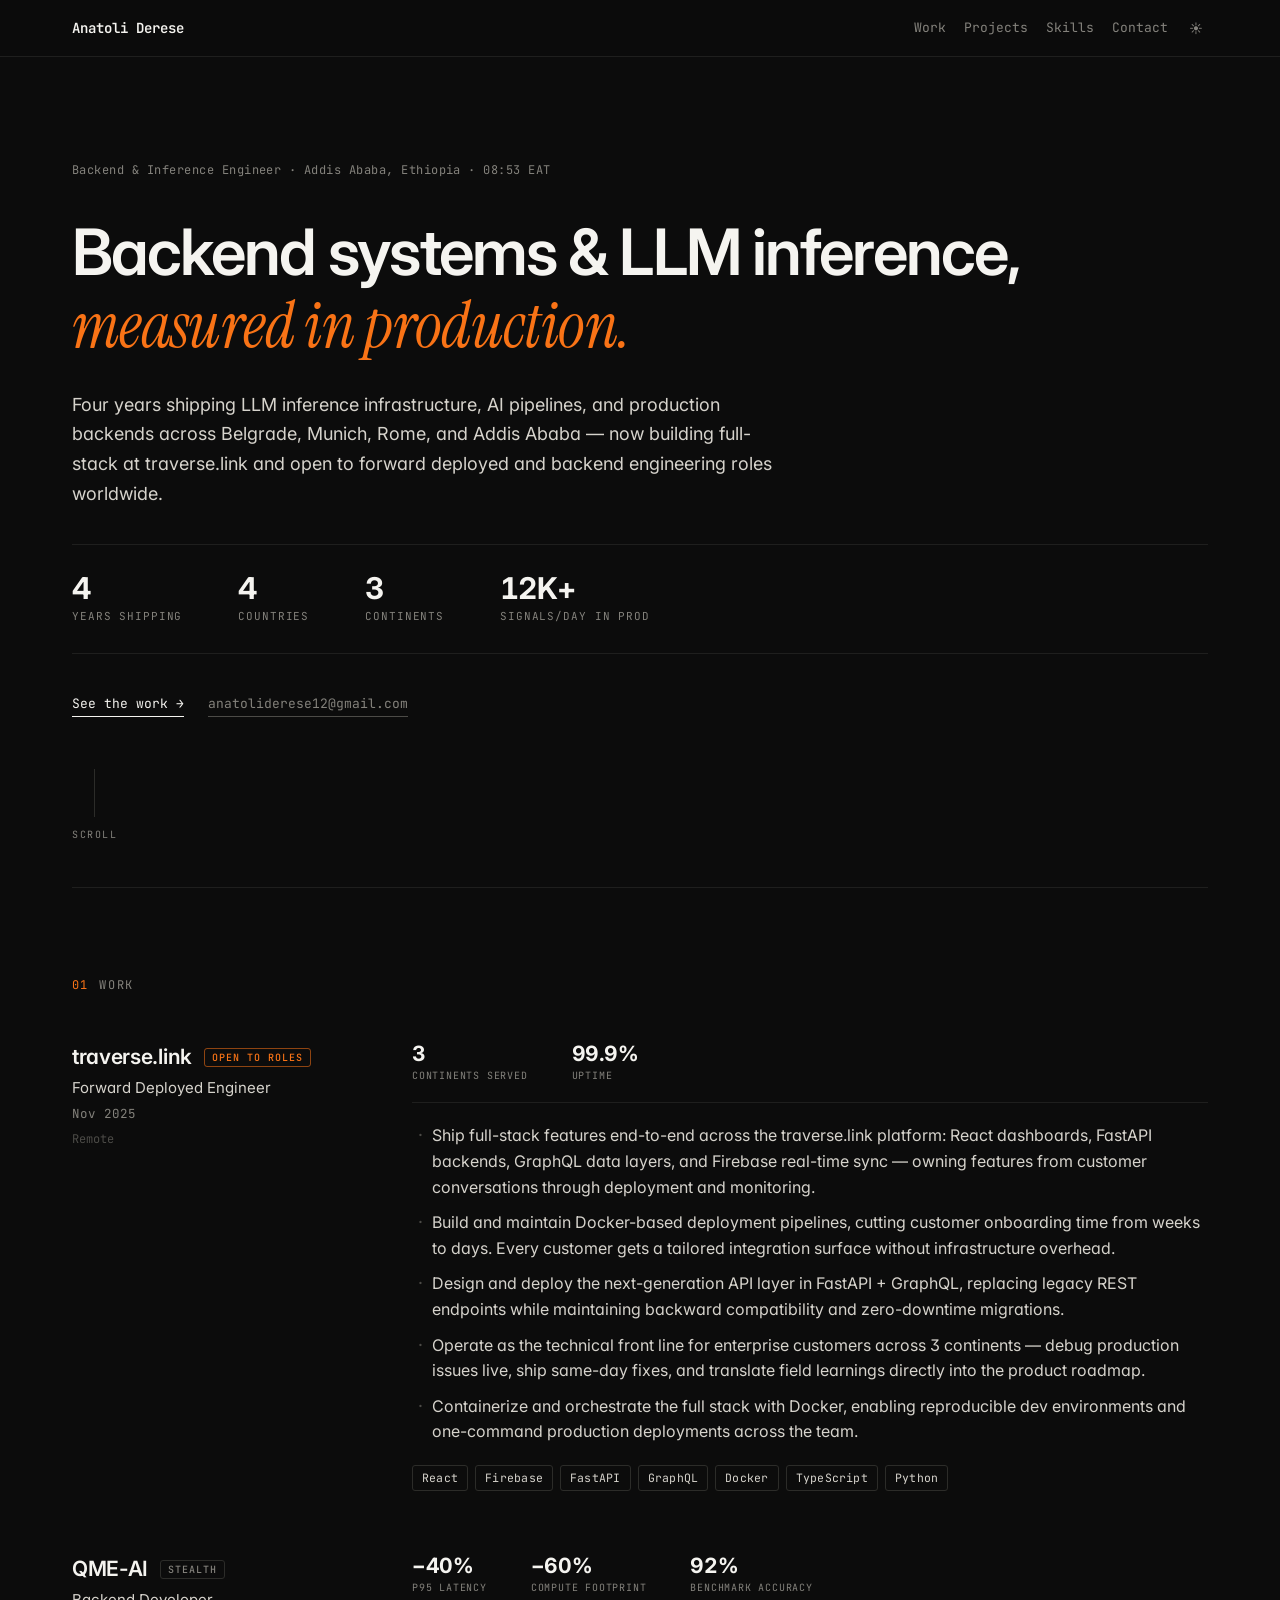
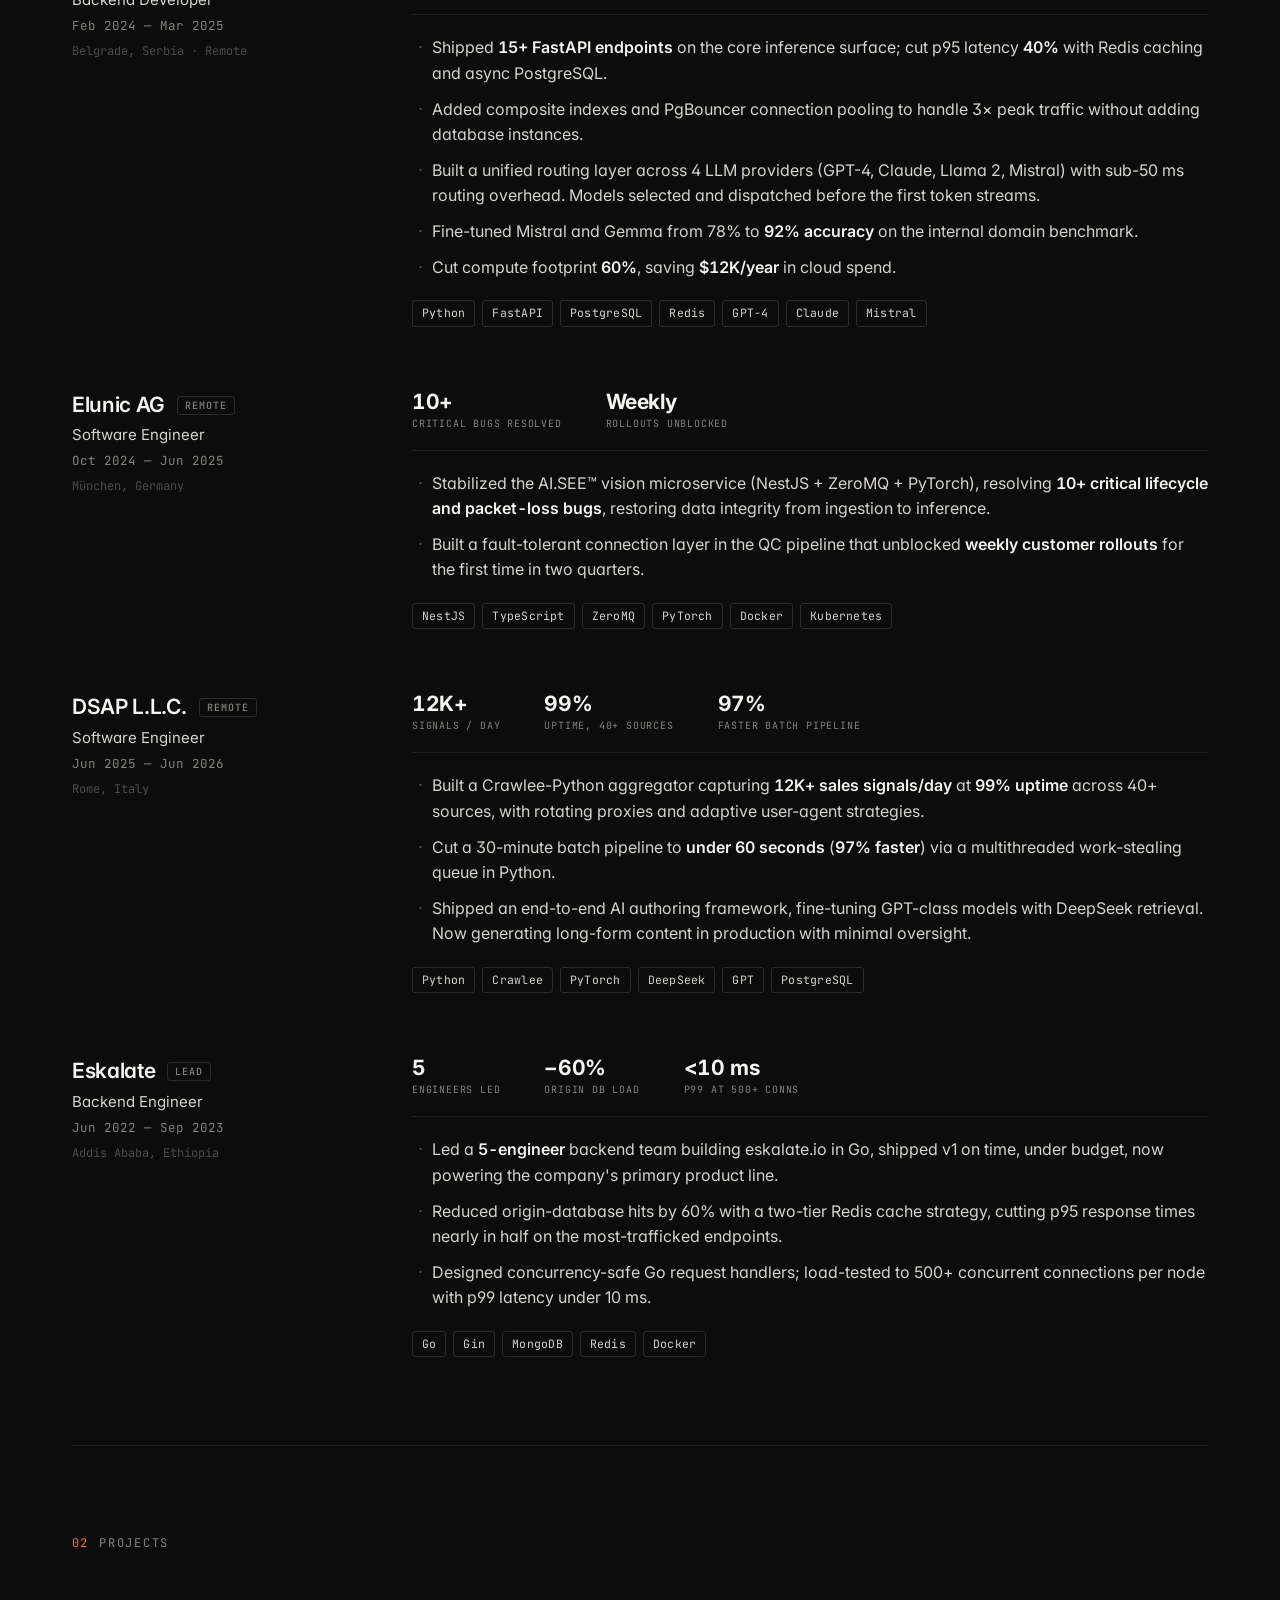
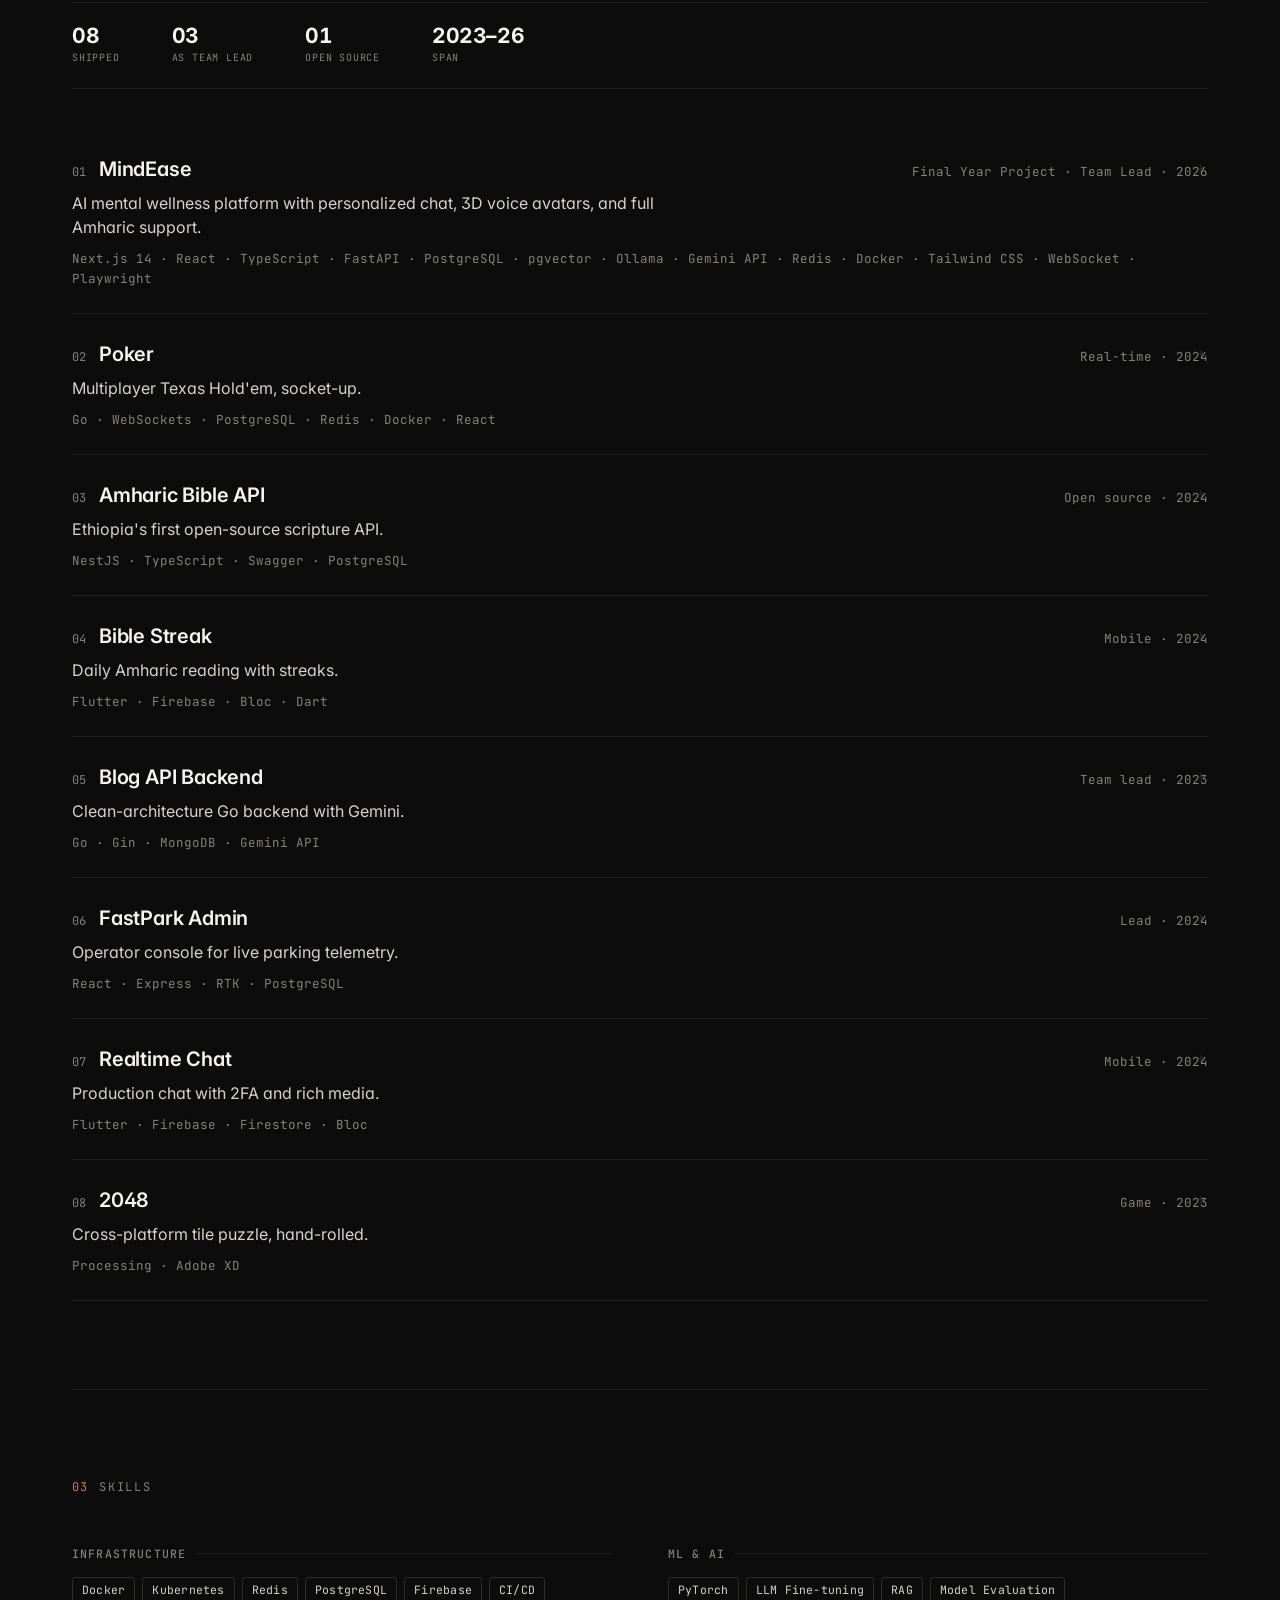
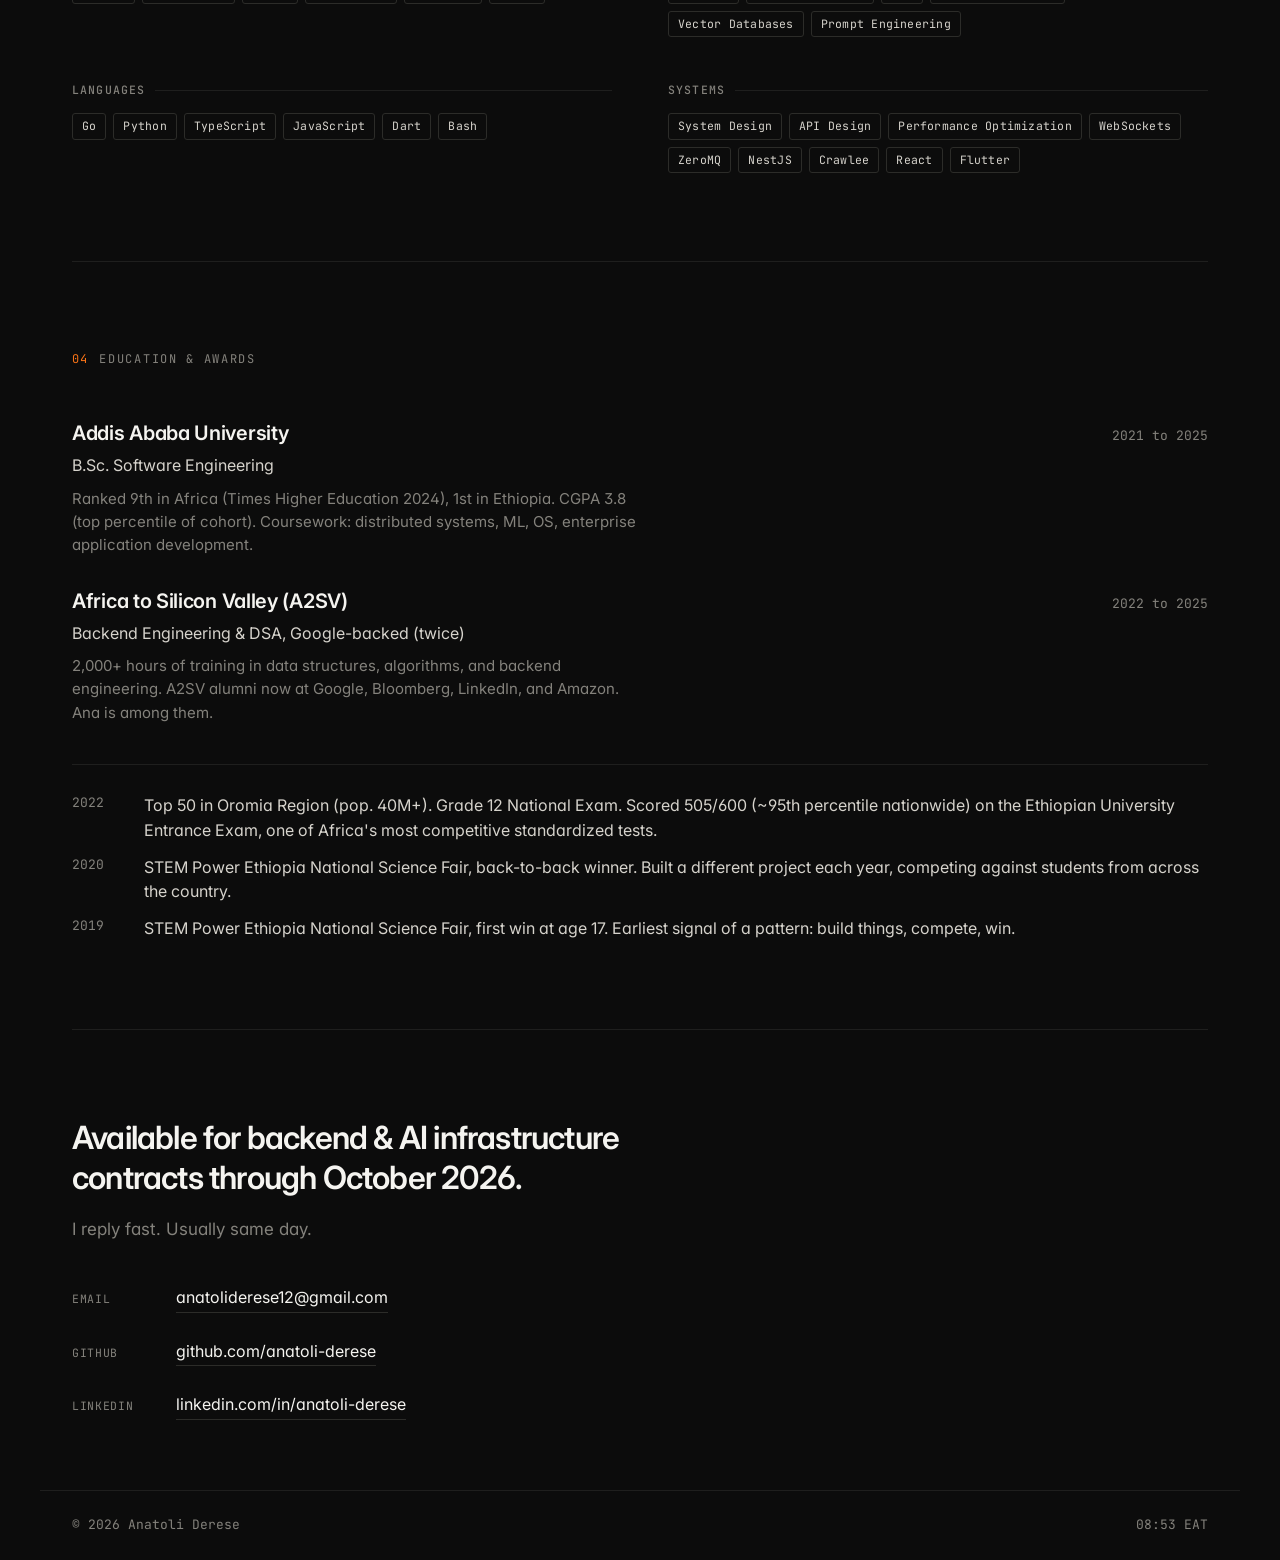
==== commit 1e5bb246: "Clean rebuild: remove Bloomberg, add traverse.link, remove badge" ====
--- a/index.html
+++ b/index.html
@@ -1 +1 @@
-<!DOCTYPE html><html lang="en"><head><meta charSet="utf-8"/><meta name="viewport" content="width=device-width, initial-scale=1"/><link rel="stylesheet" href="/_next/static/css/548e86440d69f25f.css" data-precedence="next"/><link rel="preload" as="script" fetchPriority="low" href="/_next/static/chunks/webpack-c8441f2d519541e3.js"/><script src="/_next/static/chunks/fd9d1056-87da80e0c187477b.js" async=""></script><script src="/_next/static/chunks/117-54ab7854be5ada76.js" async=""></script><script src="/_next/static/chunks/main-app-bf1cb6fe3cda2171.js" async=""></script><script src="/_next/static/chunks/app/page-e882005e2a65a68c.js" async=""></script><link rel="preconnect" href="https://fonts.googleapis.com"/><link rel="preconnect" href="https://fonts.gstatic.com" crossorigin="anonymous"/><title>Anatoli Derese — AI Software Engineer | LLM Inference &amp; Backend Systems</title><meta name="description" content="Anatoli Derese is an AI-focused software engineer specializing in LLM inference infrastructure, backend systems, and AI pipelines. Forward Deployed Engineer at traverse.link — open to roles worldwide."/><meta name="robots" content="index, follow"/><meta property="og:title" content="Anatoli Derese — AI Software Engineer"/><meta property="og:description" content="LLM inference infrastructure, backend systems, and AI pipelines. 4 years shipping across 3 continents. Forward deployed at traverse.link. Open to roles worldwide."/><meta property="og:site_name" content="Anatoli Derese"/><meta property="og:locale" content="en_US"/><meta property="og:type" content="website"/><meta name="twitter:card" content="summary"/><meta name="twitter:title" content="Anatoli Derese — AI Software Engineer"/><meta name="twitter:description" content="LLM inference, backend systems, AI pipelines. Forward deployed at traverse.link. Open to roles worldwide."/><link href="https://fonts.googleapis.com/css2?family=Instrument+Serif:ital@0;1&amp;family=Inter:wght@400;500;600;700&amp;family=JetBrains+Mono:wght@400;500&amp;display=swap" rel="stylesheet"/><script type="application/ld+json">{"@context":"https://schema.org","@type":"Person","name":"Anatoli Derese","jobTitle":"Software Engineer","url":"https://anatoli.me","sameAs":["https://github.com/anatoli-derese","https://linkedin.com/in/anatoli-derese"],"knowsAbout":["LLM Inference","Backend Systems","AI Pipelines","Machine Learning"],"alumniOf":"Addis Ababa University","worksFor":{"@type":"Organization","name":"traverse.link"}}</script><script src="/_next/static/chunks/polyfills-42372ed130431b0a.js" noModule=""></script></head><body><nav class="nav"><div class="nav-inner"><a href="#top" class="nav-mark"><b>Anatoli Derese</b></a><div class="nav-right"><div class="nav-links"><a href="#work">Work</a><a href="#projects">Projects</a><a href="#skills">Skills</a><a href="#contact">Contact</a></div><button class="theme-toggle" aria-label="Toggle theme" title="Switch to light mode">☀</button><button class="nav-hamburger" aria-label="Toggle menu" aria-expanded="false"><span></span><span></span><span></span></button></div></div><div class="nav-mobile"><a href="#work">Work</a><a href="#projects">Projects</a><a href="#skills">Skills</a><a href="#contact">Contact</a></div></nav><main id="top" class="wrap"><section class="hero"><div class="hero-eyebrow"><span>Backend &amp; Inference Engineer · <!-- -->Addis Ababa, Ethiopia<!-- --> · </span></div><h1 class="hero-title">Backend systems &amp; LLM inference,<br/><em>measured in production.</em></h1><p class="hero-sub">Four years shipping LLM inference infrastructure, AI pipelines, and production backends across Belgrade, Munich, Rome, and Addis Ababa — now building full-stack at traverse.link and open to forward deployed and backend engineering roles worldwide.</p><div class="hero-stats"><div class="stat"><span class="stat-v">4</span><span class="stat-k">years shipping</span></div><div class="stat"><span class="stat-v">4</span><span class="stat-k">countries</span></div><div class="stat"><span class="stat-v">3</span><span class="stat-k">continents</span></div><div class="stat"><span class="stat-v">12K+</span><span class="stat-k">signals/day in prod</span></div></div><div class="hero-actions"><a class="link-inline" href="#work">See the work →</a><a class="link-inline muted" href="mailto:anatoliderese12@gmail.com">anatoliderese12@gmail.com</a></div><a class="hero-scroll" href="#work" aria-label="Scroll to experience"><span class="hero-scroll-line"></span><span class="hero-scroll-label">scroll</span></a></section><section class="section" id="work"><div class="section-label"><span class="num">01</span>Work</div><div class="exp-list"><div class="reveal" style="transition-delay:0ms"><article class="exp exp-open"><header class="exp-meta"><h3 class="exp-co">traverse.link<span class="chip chip-tag chip-accent">Open to roles</span></h3><div class="exp-role">Forward Deployed Engineer</div><div class="exp-when">Nov 2025 — Present</div><div class="exp-loc">Remote</div></header><div class="exp-body"><div class="impact-row"><div class="stat stat-sm"><span class="stat-v">3</span><span class="stat-k">continents served</span></div><div class="stat stat-sm"><span class="stat-v">99.9%</span><span class="stat-k">uptime</span></div></div><ul class="exp-bullets"><li>Ship full-stack features end-to-end across the traverse.link platform: React dashboards, FastAPI backends, GraphQL data layers, and Firebase real-time sync — owning features from customer conversations through deployment and monitoring.</li><li>Build and maintain Docker-based deployment pipelines, cutting customer onboarding time from weeks to days. Every customer gets a tailored integration surface without infrastructure overhead.</li><li>Design and deploy the next-generation API layer in FastAPI + GraphQL, replacing legacy REST endpoints while maintaining backward compatibility and zero-downtime migrations.</li><li>Operate as the technical front line for enterprise customers across 3 continents — debug production issues live, ship same-day fixes, and translate field learnings directly into the product roadmap.</li><li>Containerize and orchestrate the full stack with Docker, enabling reproducible dev environments and one-command production deployments across the team.</li></ul><div class="chips"><span class="chip">React</span><span class="chip">Firebase</span><span class="chip">FastAPI</span><span class="chip">GraphQL</span><span class="chip">Docker</span><span class="chip">TypeScript</span><span class="chip">Python</span></div></div></article></div><div class="reveal" style="transition-delay:40ms"><article class="exp"><header class="exp-meta"><h3 class="exp-co">QME-AI<span class="chip chip-tag">Stealth</span></h3><div class="exp-role">Backend Developer</div><div class="exp-when">Feb 2024 — Mar 2025</div><div class="exp-loc">Belgrade, Serbia · Remote</div></header><div class="exp-body"><div class="impact-row"><div class="stat stat-sm"><span class="stat-v">−40%</span><span class="stat-k">p95 latency</span></div><div class="stat stat-sm"><span class="stat-v">−60%</span><span class="stat-k">compute footprint</span></div><div class="stat stat-sm"><span class="stat-v">92%</span><span class="stat-k">benchmark accuracy</span></div></div><ul class="exp-bullets"><li>Shipped <b>15+ FastAPI endpoints</b> on the core inference surface; cut p95 latency <b>40%</b> with Redis caching and async PostgreSQL.</li><li>Added composite indexes and PgBouncer connection pooling to handle 3× peak traffic without adding database instances.</li><li>Built a unified routing layer across 4 LLM providers (GPT-4, Claude, Llama 2, Mistral) with sub-50 ms routing overhead. Models selected and dispatched before the first token streams.</li><li>Fine-tuned Mistral and Gemma from 78% to <b>92% accuracy</b> on the internal domain benchmark.</li><li>Cut compute footprint <b>60%</b>, saving <b>$12K/year</b> in cloud spend.</li></ul><div class="chips"><span class="chip">Python</span><span class="chip">FastAPI</span><span class="chip">PostgreSQL</span><span class="chip">Redis</span><span class="chip">GPT-4</span><span class="chip">Claude</span><span class="chip">Mistral</span></div></div></article></div><div class="reveal" style="transition-delay:80ms"><article class="exp"><header class="exp-meta"><h3 class="exp-co">Elunic AG<span class="chip chip-tag">Remote</span></h3><div class="exp-role">Software Engineer</div><div class="exp-when">Oct 2024 — Jun 2025</div><div class="exp-loc">München, Germany</div></header><div class="exp-body"><div class="impact-row"><div class="stat stat-sm"><span class="stat-v">10+</span><span class="stat-k">critical bugs resolved</span></div><div class="stat stat-sm"><span class="stat-v">Weekly</span><span class="stat-k">rollouts unblocked</span></div></div><ul class="exp-bullets"><li>Stabilized the AI.SEE™ vision microservice (NestJS + ZeroMQ + PyTorch), resolving <b>10+ critical lifecycle and packet-loss bugs</b>, restoring data integrity from ingestion to inference.</li><li>Built a fault-tolerant connection layer in the QC pipeline that unblocked <b>weekly customer rollouts</b> for the first time in two quarters.</li></ul><div class="chips"><span class="chip">NestJS</span><span class="chip">TypeScript</span><span class="chip">ZeroMQ</span><span class="chip">PyTorch</span><span class="chip">Docker</span><span class="chip">Kubernetes</span></div></div></article></div><div class="reveal" style="transition-delay:120ms"><article class="exp"><header class="exp-meta"><h3 class="exp-co">DSAP L.L.C.<span class="chip chip-tag">Remote</span></h3><div class="exp-role">Software Engineer</div><div class="exp-when">Jun 2025 — Jun 2026</div><div class="exp-loc">Rome, Italy</div></header><div class="exp-body"><div class="impact-row"><div class="stat stat-sm"><span class="stat-v">12K+</span><span class="stat-k">signals / day</span></div><div class="stat stat-sm"><span class="stat-v">99%</span><span class="stat-k">uptime, 40+ sources</span></div><div class="stat stat-sm"><span class="stat-v">97%</span><span class="stat-k">faster batch pipeline</span></div></div><ul class="exp-bullets"><li>Built a Crawlee-Python aggregator capturing <b>12K+ sales signals/day</b> at <b>99% uptime</b> across 40+ sources, with rotating proxies and adaptive user-agent strategies.</li><li>Cut a 30-minute batch pipeline to <b>under 60 seconds</b> (<b>97% faster</b>) via a multithreaded work-stealing queue in Python.</li><li>Shipped an end-to-end AI authoring framework, fine-tuning GPT-class models with DeepSeek retrieval. Now generating long-form content in production with minimal oversight.</li></ul><div class="chips"><span class="chip">Python</span><span class="chip">Crawlee</span><span class="chip">PyTorch</span><span class="chip">DeepSeek</span><span class="chip">GPT</span><span class="chip">PostgreSQL</span></div></div></article></div><div class="reveal" style="transition-delay:160ms"><article class="exp"><header class="exp-meta"><h3 class="exp-co">Eskalate<span class="chip chip-tag">Lead</span></h3><div class="exp-role">Backend Engineer</div><div class="exp-when">Jun 2022 — Sep 2023</div><div class="exp-loc">Addis Ababa, Ethiopia</div></header><div class="exp-body"><div class="impact-row"><div class="stat stat-sm"><span class="stat-v">5</span><span class="stat-k">engineers led</span></div><div class="stat stat-sm"><span class="stat-v">−60%</span><span class="stat-k">origin DB load</span></div><div class="stat stat-sm"><span class="stat-v">&lt;10 ms</span><span class="stat-k">p99 at 500+ conns</span></div></div><ul class="exp-bullets"><li>Led a <b>5-engineer</b> backend team building eskalate.io in Go, shipped v1 on time, under budget, now powering the company's primary product line.</li><li>Reduced origin-database hits by 60% with a two-tier Redis cache strategy, cutting p95 response times nearly in half on the most-trafficked endpoints.</li><li>Designed concurrency-safe Go request handlers; load-tested to 500+ concurrent connections per node with p99 latency under 10 ms.</li></ul><div class="chips"><span class="chip">Go</span><span class="chip">Gin</span><span class="chip">MongoDB</span><span class="chip">Redis</span><span class="chip">Docker</span></div></div></article></div></div></section><section class="section" id="projects"><div class="section-label"><span class="num">02</span>Projects</div><div class="reveal" style="transition-delay:0ms"><div class="proj-meta-bar"><div class="stat stat-sm"><span class="stat-v">08</span><span class="stat-k">shipped</span></div><div class="stat stat-sm"><span class="stat-v">03</span><span class="stat-k">as team lead</span></div><div class="stat stat-sm"><span class="stat-v">01</span><span class="stat-k">open source</span></div><div class="stat stat-sm"><span class="stat-v">2023<!-- -->–<!-- -->26</span><span class="stat-k">span</span></div></div><div class="proj-list"><article class="proj" tabindex="0" role="button" aria-label="Open MindEase"><div class="proj-head"><h3 class="proj-name"><span class="num">01</span>MindEase</h3><span class="proj-year">Final Year Project · Team Lead<!-- --> · <!-- -->2026</span></div><div class="proj-tagline">AI mental wellness platform with personalized chat, 3D voice avatars, and full Amharic support.</div><div class="proj-stack">Next.js 14 · React · TypeScript · FastAPI · PostgreSQL · pgvector · Ollama · Gemini API · Redis · Docker · Tailwind CSS · WebSocket · Playwright</div><span class="proj-arrow">→</span></article><article class="proj" tabindex="0" role="button" aria-label="Open Poker"><div class="proj-head"><h3 class="proj-name"><span class="num">02</span>Poker</h3><span class="proj-year">Real-time<!-- --> · <!-- -->2024</span></div><div class="proj-tagline">Multiplayer Texas Hold&#x27;em, socket-up.</div><div class="proj-stack">Go · WebSockets · PostgreSQL · Redis · Docker · React</div><span class="proj-arrow">→</span></article><article class="proj" tabindex="0" role="button" aria-label="Open Amharic Bible API"><div class="proj-head"><h3 class="proj-name"><span class="num">03</span>Amharic Bible API</h3><span class="proj-year">Open source<!-- --> · <!-- -->2024</span></div><div class="proj-tagline">Ethiopia&#x27;s first open-source scripture API.</div><div class="proj-stack">NestJS · TypeScript · Swagger · PostgreSQL</div><span class="proj-arrow">→</span></article><article class="proj" tabindex="0" role="button" aria-label="Open Bible Streak"><div class="proj-head"><h3 class="proj-name"><span class="num">04</span>Bible Streak</h3><span class="proj-year">Mobile<!-- --> · <!-- -->2024</span></div><div class="proj-tagline">Daily Amharic reading with streaks.</div><div class="proj-stack">Flutter · Firebase · Bloc · Dart</div><span class="proj-arrow">→</span></article><article class="proj" tabindex="0" role="button" aria-label="Open Blog API Backend"><div class="proj-head"><h3 class="proj-name"><span class="num">05</span>Blog API Backend</h3><span class="proj-year">Team lead<!-- --> · <!-- -->2023</span></div><div class="proj-tagline">Clean-architecture Go backend with Gemini.</div><div class="proj-stack">Go · Gin · MongoDB · Gemini API</div><span class="proj-arrow">→</span></article><article class="proj" tabindex="0" role="button" aria-label="Open FastPark Admin"><div class="proj-head"><h3 class="proj-name"><span class="num">06</span>FastPark Admin</h3><span class="proj-year">Lead<!-- --> · <!-- -->2024</span></div><div class="proj-tagline">Operator console for live parking telemetry.</div><div class="proj-stack">React · Express · RTK · PostgreSQL</div><span class="proj-arrow">→</span></article><article class="proj" tabindex="0" role="button" aria-label="Open Realtime Chat"><div class="proj-head"><h3 class="proj-name"><span class="num">07</span>Realtime Chat</h3><span class="proj-year">Mobile<!-- --> · <!-- -->2024</span></div><div class="proj-tagline">Production chat with 2FA and rich media.</div><div class="proj-stack">Flutter · Firebase · Firestore · Bloc</div><span class="proj-arrow">→</span></article><article class="proj" tabindex="0" role="button" aria-label="Open 2048"><div class="proj-head"><h3 class="proj-name"><span class="num">08</span>2048</h3><span class="proj-year">Game<!-- --> · <!-- -->2023</span></div><div class="proj-tagline">Cross-platform tile puzzle, hand-rolled.</div><div class="proj-stack">Processing · Adobe XD</div><span class="proj-arrow">→</span></article></div></div></section><section class="section" id="skills"><div class="section-label"><span class="num">03</span>Skills</div><div class="reveal" style="transition-delay:0ms"><div class="skills-grid"><div class="skill-block"><h4>Infrastructure</h4><div class="chips"><span class="chip">Docker</span><span class="chip">Kubernetes</span><span class="chip">Redis</span><span class="chip">PostgreSQL</span><span class="chip">Firebase</span><span class="chip">CI/CD</span></div></div><div class="skill-block"><h4>ML &amp; AI</h4><div class="chips"><span class="chip">PyTorch</span><span class="chip">LLM Fine-tuning</span><span class="chip">RAG</span><span class="chip">Model Evaluation</span><span class="chip">Vector Databases</span><span class="chip">Prompt Engineering</span></div></div><div class="skill-block"><h4>Languages</h4><div class="chips"><span class="chip">Go</span><span class="chip">Python</span><span class="chip">TypeScript</span><span class="chip">JavaScript</span><span class="chip">Dart</span><span class="chip">Bash</span></div></div><div class="skill-block"><h4>Systems</h4><div class="chips"><span class="chip">System Design</span><span class="chip">API Design</span><span class="chip">Performance Optimization</span><span class="chip">WebSockets</span><span class="chip">ZeroMQ</span><span class="chip">NestJS</span><span class="chip">Crawlee</span><span class="chip">React</span><span class="chip">Flutter</span></div></div></div></div></section><section class="section" id="education"><div class="section-label"><span class="num">04</span>Education &amp; awards</div><div class="reveal" style="transition-delay:0ms"><div class="edu-list"><div class="edu"><div class="edu-head"><h3 class="edu-school">Addis Ababa University</h3><span class="edu-when">2021<!-- --> to <!-- -->2025</span></div><div class="edu-degree">B.Sc. Software Engineering</div><div class="edu-note">Ranked 9th in Africa (Times Higher Education 2024), 1st in Ethiopia. CGPA 3.8 (top percentile of cohort). Coursework: distributed systems, ML, OS, enterprise application development.</div></div><div class="edu"><div class="edu-head"><h3 class="edu-school">Africa to Silicon Valley (A2SV)</h3><span class="edu-when">2022<!-- --> to <!-- -->2025</span></div><div class="edu-degree">Backend Engineering &amp; DSA, Google-backed (twice)</div><div class="edu-note">2,000+ hours of training in data structures, algorithms, and backend engineering. A2SV alumni now at Google, LinkedIn, Amazon, and Bloomberg. Ana is among them. </div></div></div><div class="awards"><div class="award"><span class="award-year">2022</span><span>Top 50 in Oromia Region (pop. 40M+). Grade 12 National Exam. Scored 505/600 (~95th percentile nationwide) on the Ethiopian University Entrance Exam, one of Africa&#x27;s most competitive standardized tests.</span></div><div class="award"><span class="award-year">2020</span><span>STEM Power Ethiopia National Science Fair, back-to-back winner. Built a different project each year, competing against students from across the country.</span></div><div class="award"><span class="award-year">2019</span><span>STEM Power Ethiopia National Science Fair, first win at age 17. Earliest signal of a pattern: build things, compete, win.</span></div></div></div></section><section class="contact" id="contact"><div class="reveal" style="transition-delay:0ms"><h2>Available for forward deployed &amp; backend engineering roles worldwide.</h2><p class="contact-sub">I reply fast. Usually same day.</p><div class="contact-links"><a class="contact-link" href="mailto:anatoliderese12@gmail.com"><span class="k">Email</span><span class="v">anatoliderese12@gmail.com</span></a><a class="contact-link" href="https://github.com/anatoli-derese" target="_blank" rel="noreferrer"><span class="k">GitHub</span><span class="v">github.com/anatoli-derese</span></a><a class="contact-link" href="https://linkedin.com/in/anatoli-derese" target="_blank" rel="noreferrer"><span class="k">LinkedIn</span><span class="v">linkedin.com/in/anatoli-derese</span></a></div></div></section></main><footer class="footer"><div>© 2026 Anatoli Derese</div><div></div></footer><script src="/_next/static/chunks/webpack-c8441f2d519541e3.js" async=""></script><script>(self.__next_f=self.__next_f||[]).push([0]);self.__next_f.push([2,null])</script><script>self.__next_f.push([1,"1:HL[\"/_next/static/css/548e86440d69f25f.css\",\"style\"]\n"])</script><script>self.__next_f.push([1,"2:I[2846,[],\"\"]\n4:I[4128,[\"931\",\"static/chunks/app/page-e882005e2a65a68c.js\"],\"default\"]\n5:I[6458,[\"931\",\"static/chunks/app/page-e882005e2a65a68c.js\"],\"default\"]\n6:I[8858,[\"931\",\"static/chunks/app/page-e882005e2a65a68c.js\"],\"default\"]\n7:I[6561,[\"931\",\"static/chunks/app/page-e882005e2a65a68c.js\"],\"default\"]\n8:I[3034,[\"931\",\"static/chunks/app/page-e882005e2a65a68c.js\"],\"default\"]\n9:I[4707,[],\"\"]\na:I[6423,[],\"\"]\nc:I[1060,[],\"\"]\nd:[]\n"])</script><script>self.__next_f.push([1,"0:[\"$\",\"$L2\",null,{\"buildId\":\"TWnAiOJvW0vNp35O44N6S\",\"assetPrefix\":\"\",\"urlParts\":[\"\",\"\"],\"initialTree\":[\"\",{\"children\":[\"__PAGE__\",{}]},\"$undefined\",\"$undefined\",true],\"initialSeedData\":[\"\",{\"children\":[\"__PAGE__\",{},[[\"$L3\",[[\"$\",\"$L4\",null,{}],[\"$\",\"main\",null,{\"id\":\"top\",\"className\":\"wrap\",\"children\":[[\"$\",\"section\",null,{\"className\":\"hero\",\"children\":[[\"$\",\"div\",null,{\"className\":\"hero-eyebrow\",\"children\":[\"$\",\"span\",null,{\"children\":[\"Backend \u0026 Inference Engineer · \",\"Addis Ababa, Ethiopia\",\" · \",[\"$\",\"$L5\",null,{}]]}]}],[\"$\",\"h1\",null,{\"className\":\"hero-title\",\"children\":[\"Backend systems \u0026 LLM inference,\",[\"$\",\"br\",null,{}],[\"$\",\"em\",null,{\"children\":\"measured in production.\"}]]}],[\"$\",\"p\",null,{\"className\":\"hero-sub\",\"children\":\"Four years shipping LLM inference infrastructure, AI pipelines, and production backends across Belgrade, Munich, Rome, and Addis Ababa — now building full-stack at traverse.link and open to forward deployed and backend engineering roles worldwide.\"}]hero-stats\",\"children\":[[\"$\",\"div\",\"years shipping\",{\"className\":\"stat\",\"children\":[[\"$\",\"span\",null,{\"className\":\"stat-v\",\"children\":\"4\"}],[\"$\",\"span\",null,{\"className\":\"stat-k\",\"children\":\"years shipping\"}]]}],[\"$\",\"div\",\"countries\",{\"className\":\"stat\",\"children\":[[\"$\",\"span\",null,{\"className\":\"stat-v\",\"children\":\"4\"}],[\"$\",\"span\",null,{\"className\":\"stat-k\",\"children\":\"countries\"}]]}],[\"$\",\"div\",\"continents\",{\"className\":\"stat\",\"children\":[[\"$\",\"span\",null,{\"className\":\"stat-v\",\"children\":\"3\"}],[\"$\",\"span\",null,{\"className\":\"stat-k\",\"children\":\"continents\"}]]}],[\"$\",\"div\",\"signals/day in prod\",{\"className\":\"stat\",\"children\":[[\"$\",\"span\",null,{\"className\":\"stat-v\",\"children\":\"12K+\"}],[\"$\",\"span\",null,{\"className\":\"stat-k\",\"children\":\"signals/day in prod\"}]]}]]}],[\"$\",\"div\",null,{\"className\":\"hero-actions\",\"children\":[[\"$\",\"a\",null,{\"className\":\"link-inline\",\"href\":\"#work\",\"children\":\"See the work →\"}],[\"$\",\"a\",null,{\"className\":\"link-inline muted\",\"href\":\"mailto:anatoliderese12@gmail.com\",\"children\":\"anatoliderese12@gmail.com\"}]]}],[\"$\",\"a\",null,{\"className\":\"hero-scroll\",\"href\":\"#work\",\"aria-label\":\"Scroll to experience\",\"children\":[[\"$\",\"span\",null,{\"className\":\"hero-scroll-line\"}],[\"$\",\"span\",null,{\"className\":\"hero-scroll-label\",\"children\":\"scroll\"}]]}]]}],[\"$\",\"section\",null,{\"className\":\"section\",\"id\":\"work\",\"children\":[[\"$\",\"div\",null,{\"className\":\"section-label\",\"children\":[[\"$\",\"span\",null,{\"className\":\"num\",\"children\":\"01\"}],\"Work\"]}],[\"$\",\"div\",null,{\"className\":\"exp-list\",\"children\":[[\"$\",\"$L6\",\"0\",{\"delay\":0,\"children\":[\"$\",\"article\",null,{\"className\":\"exp exp-open\",\"children\":[[\"$\",\"header\",null,{\"className\":\"exp-meta\",\"children\":[[\"$\",\"h3\",null,{\"className\":\"exp-co\",\"children\":[\"traverse.link\",[\"$\",\"span\",null,{\"className\":\"chip chip-tag chip-accent\",\"children\":\"Open to roles\"}]]}],[\"$\",\"div\",null,{\"className\":\"exp-role\",\"children\":\"Forward Deployed Engineer\"}],[\"$\",\"div\",null,{\"className\":\"exp-when\",\"children\":\"Nov 2025 \u2014 Present\"}],[\"$\",\"div\",null,{\"className\":\"exp-loc\",\"children\":\"Remote\"}]]}],[\"$\",\"div\",null,{\"className\":\"exp-body\",\"children\":[false,[\"$\",\"ul\",null,{\"className\":\"exp-bullets\",\"children\":[[\"$\",\"li\",\"0\",{\"dangerouslySetInnerHTML\":{\"__html\":\"Forward Deployed at traverse.link London's 2026 software engineering cohort, hired directly from Addis Ababa University into a Tier 1 London engineering org. One of very few engineers to make the pipeline from Ethiopia to London without a Western degree or visa sponsorship history.\"}}]]}],false]}]]}]}],[\"$\",\"$L6\",\"1\",{\"delay\":40,\"children\":[\"$\",\"article\",null,{\"className\":\"exp\",\"children\":[[\"$\",\"header\",null,{\"className\":\"exp-meta\",\"children\":[[\"$\",\"h3\",null,{\"className\":\"exp-co\",\"children\":[\"QME-AI\",[\"$\",\"span\",null,{\"className\":\"chip chip-tag\",\"children\":\"Stealth\"}]]}],[\"$\",\"div\",null,{\"className\":\"exp-role\",\"children\":\"Backend Developer\"}],[\"$\",\"div\",null,{\"className\":\"exp-when\",\"children\":\"Feb 2024 — Mar 2025\"}],[\"$\",\"div\",null,{\"className\":\"exp-loc\",\"children\":\"Belgrade, Serbia · Remote\"}]]}],[\"$\",\"div\",null,{\"className\":\"exp-body\",\"children\":[[\"$\",\"div\",null,{\"className\":\"impact-row\",\"children\":[[\"$\",\"div\",\"0\",{\"className\":\"stat stat-sm\",\"children\":[[\"$\",\"span\",null,{\"className\":\"stat-v\",\"children\":\"−40%\"}],[\"$\",\"span\",null,{\"className\":\"stat-k\",\"children\":\"p95 latency\"}]]}],[\"$\",\"div\",\"1\",{\"className\":\"stat stat-sm\",\"children\":[[\"$\",\"span\",null,{\"className\":\"stat-v\",\"children\":\"−60%\"}],[\"$\",\"span\",null,{\"className\":\"stat-k\",\"children\":\"compute footprint\"}]]}],[\"$\",\"div\",\"2\",{\"className\":\"stat stat-sm\",\"children\":[[\"$\",\"span\",null,{\"className\":\"stat-v\",\"children\":\"92%\"}],[\"$\",\"span\",null,{\"className\":\"stat-k\",\"children\":\"benchmark accuracy\"}]]}]]}],[\"$\",\"ul\",null,{\"className\":\"exp-bullets\",\"children\":[[\"$\",\"li\",\"0\",{\"dangerouslySetInnerHTML\":{\"__html\":\"Shipped \u003cb\u003e15+ FastAPI endpoints\u003c/b\u003e on the core inference surface; cut p95 latency \u003cb\u003e40%\u003c/b\u003e with Redis caching and async PostgreSQL.\"}}],[\"$\",\"li\",\"1\",{\"dangerouslySetInnerHTML\":{\"__html\":\"Added composite indexes and PgBouncer connection pooling to handle 3× peak traffic without adding database instances.\"}}],[\"$\",\"li\",\"2\",{\"dangerouslySetInnerHTML\":{\"__html\":\"Built a unified routing layer across 4 LLM providers (GPT-4, Claude, Llama 2, Mistral) with sub-50 ms routing overhead. Models selected and dispatched before the first token streams.\"}}],[\"$\",\"li\",\"3\",{\"dangerouslySetInnerHTML\":{\"__html\":\"Fine-tuned Mistral and Gemma from 78% to \u003cb\u003e92% accuracy\u003c/b\u003e on the internal domain benchmark.\"}}],[\"$\",\"li\",\"4\",{\"dangerouslySetInnerHTML\":{\"__html\":\"Cut compute footprint \u003cb\u003e60%\u003c/b\u003e, saving \u003cb\u003e$12K/year\u003c/b\u003e in cloud spend.\"}}]]}],[\"$\",\"div\",null,{\"className\":\"chips\",\"children\":[[\"$\",\"span\",\"Python\",{\"className\":\"chip\",\"children\":\"Python\"}],[\"$\",\"span\",\"FastAPI\",{\"className\":\"chip\",\"children\":\"FastAPI\"}],[\"$\",\"span\",\"PostgreSQL\",{\"className\":\"chip\",\"children\":\"PostgreSQL\"}],[\"$\",\"span\",\"Redis\",{\"className\":\"chip\",\"children\":\"Redis\"}],[\"$\",\"span\",\"GPT-4\",{\"className\":\"chip\",\"children\":\"GPT-4\"}],[\"$\",\"span\",\"Claude\",{\"className\":\"chip\",\"children\":\"Claude\"}],[\"$\",\"span\",\"Mistral\",{\"className\":\"chip\",\"children\":\"Mistral\"}]]}]]}]]}]}],[\"$\",\"$L6\",\"2\",{\"delay\":80,\"children\":[\"$\",\"article\",null,{\"className\":\"exp\",\"children\":[[\"$\",\"header\",null,{\"className\":\"exp-meta\",\"children\":[[\"$\",\"h3\",null,{\"className\":\"exp-co\",\"children\":[\"Elunic AG\",[\"$\",\"span\",null,{\"className\":\"chip chip-tag\",\"children\":\"Remote\"}]]}],[\"$\",\"div\",null,{\"className\":\"exp-role\",\"children\":\"Software Engineer\"}],[\"$\",\"div\",null,{\"className\":\"exp-when\",\"children\":\"Oct 2024 — Jun 2025\"}],[\"$\",\"div\",null,{\"className\":\"exp-loc\",\"children\":\"München, Germany\"}]]}],[\"$\",\"div\",null,{\"className\":\"exp-body\",\"children\":[[\"$\",\"div\",null,{\"className\":\"impact-row\",\"children\":[[\"$\",\"div\",\"0\",{\"className\":\"stat stat-sm\",\"children\":[[\"$\",\"span\",null,{\"className\":\"stat-v\",\"children\":\"10+\"}],[\"$\",\"span\",null,{\"className\":\"stat-k\",\"children\":\"critical bugs resolved\"}]]}],[\"$\",\"div\",\"1\",{\"className\":\"stat stat-sm\",\"children\":[[\"$\",\"span\",null,{\"className\":\"stat-v\",\"children\":\"Weekly\"}],[\"$\",\"span\",null,{\"className\":\"stat-k\",\"children\":\"rollouts unblocked\"}]]}]]}],[\"$\",\"ul\",null,{\"className\":\"exp-bullets\",\"children\":[[\"$\",\"li\",\"0\",{\"dangerouslySetInnerHTML\":{\"__html\":\"Stabilized the AI.SEE™ vision microservice (NestJS + ZeroMQ + PyTorch), resolving \u003cb\u003e10+ critical lifecycle and packet-loss bugs\u003c/b\u003e, restoring data integrity from ingestion to inference.\"}}],[\"$\",\"li\",\"1\",{\"dangerouslySetInnerHTML\":{\"__html\":\"Built a fault-tolerant connection layer in the QC pipeline that unblocked \u003cb\u003eweekly customer rollouts\u003c/b\u003e for the first time in two quarters.\"}}]]}],[\"$\",\"div\",null,{\"className\":\"chips\",\"children\":[[\"$\",\"span\",\"NestJS\",{\"className\":\"chip\",\"children\":\"NestJS\"}],[\"$\",\"span\",\"TypeScript\",{\"className\":\"chip\",\"children\":\"TypeScript\"}],[\"$\",\"span\",\"ZeroMQ\",{\"className\":\"chip\",\"children\":\"ZeroMQ\"}],[\"$\",\"span\",\"PyTorch\",{\"className\":\"chip\",\"children\":\"PyTorch\"}],[\"$\",\"span\",\"Docker\",{\"className\":\"chip\",\"children\":\"Docker\"}],[\"$\",\"span\",\"Kubernetes\",{\"className\":\"chip\",\"children\":\"Kubernetes\"}]]}]]}]]}]}],[\"$\",\"$L6\",\"3\",{\"delay\":120,\"children\":[\"$\",\"article\",null,{\"className\":\"exp\",\"children\":[[\"$\",\"header\",null,{\"className\":\"exp-meta\",\"children\":[[\"$\",\"h3\",null,{\"className\":\"exp-co\",\"children\":[\"DSAP L.L.C.\",[\"$\",\"span\",null,{\"className\":\"chip chip-tag\",\"children\":\"Remote\"}]]}],[\"$\",\"div\",null,{\"className\":\"exp-role\",\"children\":\"Software Engineer\"}],[\"$\",\"div\",null,{\"className\":\"exp-when\",\"children\":\"Jun 2025 — Jun 2026\"}],[\"$\",\"div\",null,{\"className\":\"exp-loc\",\"children\":\"Rome, Italy\"}]]}],[\"$\",\"div\",null,{\"className\":\"exp-body\",\"children\":[[\"$\",\"div\",null,{\"className\":\"impact-row\",\"children\":[[\"$\",\"div\",\"0\",{\"className\":\"stat stat-sm\",\"children\":[[\"$\",\"span\",null,{\"className\":\"stat-v\",\"children\":\"12K+\"}],[\"$\",\"span\",null,{\"className\":\"stat-k\",\"children\":\"signals / day\"}]]}],[\"$\",\"div\",\"1\",{\"className\":\"stat stat-sm\",\"children\":[[\"$\",\"span\",null,{\"className\":\"stat-v\",\"children\":\"99%\"}],[\"$\",\"span\",null,{\"className\":\"stat-k\",\"children\":\"uptime, 40+ sources\"}]]}],[\"$\",\"div\",\"2\",{\"className\":\"stat stat-sm\",\"children\":[[\"$\",\"span\",null,{\"className\":\"stat-v\",\"children\":\"97%\"}],[\"$\",\"span\",null,{\"className\":\"stat-k\",\"children\":\"faster batch pipeline\"}]]}]]}],[\"$\",\"ul\",null,{\"className\":\"exp-bullets\",\"children\":[[\"$\",\"li\",\"0\",{\"dangerouslySetInnerHTML\":{\"__html\":\"Built a Crawlee-Python aggregator capturing \u003cb\u003e12K+ sales signals/day\u003c/b\u003e at \u003cb\u003e99% uptime\u003c/b\u003e across 40+ sources, with rotating proxies and adaptive user-agent strategies.\"}}],[\"$\",\"li\",\"1\",{\"dangerouslySetInnerHTML\":{\"__html\":\"Cut a 30-minute batch pipeline to \u003cb\u003eunder 60 seconds\u003c/b\u003e (\u003cb\u003e97% faster\u003c/b\u003e) via a multithreaded work-stealing queue in Python.\"}}],[\"$\",\"li\",\"2\",{\"dangerouslySetInnerHTML\":{\"__html\":\"Shipped an end-to-end AI authoring framework, fine-tuning GPT-class models with DeepSeek retrieval. Now generating long-form content in production with minimal oversight.\"}}]]}],[\"$\",\"div\",null,{\"className\":\"chips\",\"children\":[[\"$\",\"span\",\"Python\",{\"className\":\"chip\",\"children\":\"Python\"}],[\"$\",\"span\",\"Crawlee\",{\"className\":\"chip\",\"children\":\"Crawlee\"}],[\"$\",\"span\",\"PyTorch\",{\"className\":\"chip\",\"children\":\"PyTorch\"}],[\"$\",\"span\",\"DeepSeek\",{\"className\":\"chip\",\"children\":\"DeepSeek\"}],[\"$\",\"span\",\"GPT\",{\"className\":\"chip\",\"children\":\"GPT\"}],[\"$\",\"span\",\"PostgreSQL\",{\"className\":\"chip\",\"children\":\"PostgreSQL\"}]]}]]}]]}]}],[\"$\",\"$L6\",\"4\",{\"delay\":160,\"children\":[\"$\",\"article\",null,{\"className\":\"exp\",\"children\":[[\"$\",\"header\",null,{\"className\":\"exp-meta\",\"children\":[[\"$\",\"h3\",null,{\"className\":\"exp-co\",\"children\":[\"Eskalate\",[\"$\",\"span\",null,{\"className\":\"chip chip-tag\",\"children\":\"Lead\"}]]}],[\"$\",\"div\",null,{\"className\":\"exp-role\",\"children\":\"Backend Engineer\"}],[\"$\",\"div\",null,{\"className\":\"exp-when\",\"children\":\"Jun 2022 — Sep 2023\"}],[\"$\",\"div\",null,{\"className\":\"exp-loc\",\"children\":\"Addis Ababa, Ethiopia\"}]]}],[\"$\",\"div\",null,{\"className\":\"exp-body\",\"children\":[[\"$\",\"div\",null,{\"className\":\"impact-row\",\"children\":[[\"$\",\"div\",\"0\",{\"className\":\"stat stat-sm\",\"children\":[[\"$\",\"span\",null,{\"className\":\"stat-v\",\"children\":\"5\"}],[\"$\",\"span\",null,{\"className\":\"stat-k\",\"children\":\"engineers led\"}]]}],[\"$\",\"div\",\"1\",{\"className\":\"stat stat-sm\",\"children\":[[\"$\",\"span\",null,{\"className\":\"stat-v\",\"children\":\"−60%\"}],[\"$\",\"span\",null,{\"className\":\"stat-k\",\"children\":\"origin DB load\"}]]}],[\"$\",\"div\",\"2\",{\"className\":\"stat stat-sm\",\"children\":[[\"$\",\"span\",null,{\"className\":\"stat-v\",\"children\":\"\u003c10 ms\"}],[\"$\",\"span\",null,{\"className\":\"stat-k\",\"children\":\"p99 at 500+ conns\"}]]}]]}],[\"$\",\"ul\",null,{\"className\":\"exp-bullets\",\"children\":[[\"$\",\"li\",\"0\",{\"dangerouslySetInnerHTML\":{\"__html\":\"Led a \u003cb\u003e5-engineer\u003c/b\u003e backend team building eskalate.io in Go, shipped v1 on time, under budget, now powering the company's primary product line.\"}}],[\"$\",\"li\",\"1\",{\"dangerouslySetInnerHTML\":{\"__html\":\"Reduced origin-database hits by 60% with a two-tier Redis cache strategy, cutting p95 response times nearly in half on the most-trafficked endpoints.\"}}],[\"$\",\"li\",\"2\",{\"dangerouslySetInnerHTML\":{\"__html\":\"Designed concurrency-safe Go request handlers; load-tested to 500+ concurrent connections per node with p99 latency under 10 ms.\"}}]]}],[\"$\",\"div\",null,{\"className\":\"chips\",\"children\":[[\"$\",\"span\",\"Go\",{\"className\":\"chip\",\"children\":\"Go\"}],[\"$\",\"span\",\"Gin\",{\"className\":\"chip\",\"children\":\"Gin\"}],[\"$\",\"span\",\"MongoDB\",{\"className\":\"chip\",\"children\":\"MongoDB\"}],[\"$\",\"span\",\"Redis\",{\"className\":\"chip\",\"children\":\"Redis\"}],[\"$\",\"span\",\"Docker\",{\"className\":\"chip\",\"children\":\"Docker\"}]]}]]}]]}]}]]}]]}],[\"$\",\"$L7\",null,{\"data\":{\"name\":\"Anatoli Derese\",\"role\":\"Software Engineer\",\"location\":\"Addis Ababa, Ethiopia\",\"locationDetail\":\"Addis Ababa \u2192 Remote \u00b7 Open to global roles\",\"email\":\"anatoliderese12@gmail.com\",\"github\":\"github.com/anatoli-derese\",\"linkedin\":\"linkedin.com/in/anatoli-derese\",\"githubPlaceholder\":false,\"linkedinPlaceholder\":false,\"tagline\":[\"LLM inference and backend systems.\",\"Forward deployed at traverse.link · Open to roles.\"],\"heroLead\":\"Four years shipping LLM inference infrastructure, AI pipelines, and production backends across Belgrade, Munich, Rome, and Addis Ababa — now building full-stack at traverse.link and open to forward deployed and backend engineering roles worldwide.\",\"heroStats\":[{\"value\":\"4\",\"label\":\"years shipping\"},{\"value\":\"4\",\"label\":\"countries\"},{\"value\":\"3\",\"label\":\"continents\"},{\"value\":\"12K+\",\"label\":\"signals/day in prod\"}],\"bio\":[\"One of very few engineers to go from an Ethiopian university to a Tier 1 London engineering org, now building full-stack at traverse.link and open to forward deployed and backend engineering roles worldwide. Backend engineer specializing in LLM inference, AI pipelines, and production systems. 4 years delivering across 4 countries on 3 continents: inference infrastructure at QME-AI (Belgrade), computer vision microservices at Elunic (Munich), and an AI content framework processing 12K+ signals per day at DSAP (Rome). Now building full-stack at traverse.link as a Forward Deployed Engineer, open to roles worldwide.\"],\"experience\":[{\"company\":\"traverse.link\",\"role\":\"Forward Deployed Engineer\",\"from\":\"Nov 2025\",\"to\":\"\",\"location\":\"Remote\",\"tag\":\"Open to roles\",\"impact\":[{\"value\":\"3\",\"label\":\"continents served\"},{\"value\":\"99.9%\",\"label\":\"uptime\"}],\"bullets\":[\"Ship full-stack features end-to-end across the traverse.link platform: React dashboards, FastAPI backends, GraphQL data layers, and Firebase real-time sync \u2014 owning features from customer conversations through deployment and monitoring.\",\"Build and maintain Docker-based deployment pipelines, cutting customer onboarding time from weeks to days. Every customer gets a tailored integration surface without infrastructure overhead.\",\"Design and deploy the next-generation API layer in FastAPI + GraphQL, replacing legacy REST endpoints while maintaining backward compatibility and zero-downtime migrations.\",\"Operate as the technical front line for enterprise customers across 3 continents \u2014 debug production issues live, ship same-day fixes, and translate field learnings directly into the product roadmap.\",\"Containerize and orchestrate the full stack with Docker, enabling reproducible dev environments and one-command production deployments across the team.\"],\"stack\":[\"React\",\"Firebase\",\"FastAPI\",\"GraphQL\",\"Docker\",\"TypeScript\",\"Python\"]},{\"company\":\"QME-AI\",\"role\":\"Backend Developer\",\"from\":\"Feb 2024\",\"to\":\"Mar 2025\",\"location\":\"Belgrade, Serbia · Remote\",\"tag\":\"Stealth\",\"impact\":[{\"value\":\"−40%\",\"label\":\"p95 latency\"},{\"value\":\"−60%\",\"label\":\"compute footprint\"},{\"value\":\"92%\",\"label\":\"benchmark accuracy\"}],\"bullets\":[\"Shipped \u003cb\u003e15+ FastAPI endpoints\u003c/b\u003e on the core inference surface; cut p95 latency \u003cb\u003e40%\u003c/b\u003e with Redis caching and async PostgreSQL.\",\"Added composite indexes and PgBouncer connection pooling to handle 3× peak traffic without adding database instances.\",\"Built a unified routing layer across 4 LLM providers (GPT-4, Claude, Llama 2, Mistral) with sub-50 ms routing overhead. Models selected and dispatched before the first token streams.\",\"Fine-tuned Mistral and Gemma from 78% to \u003cb\u003e92% accuracy\u003c/b\u003e on the internal domain benchmark.\",\"Cut compute footprint \u003cb\u003e60%\u003c/b\u003e, saving \u003cb\u003e$12K/year\u003c/b\u003e in cloud spend.\"],\"stack\":[\"Python\",\"FastAPI\",\"PostgreSQL\",\"Redis\",\"GPT-4\",\"Claude\",\"Mistral\"]},{\"company\":\"Elunic AG\",\"role\":\"Software Engineer\",\"from\":\"Oct 2024\",\"to\":\"Jun 2025\",\"location\":\"München, Germany\",\"tag\":\"Remote\",\"impact\":[{\"value\":\"10+\",\"label\":\"critical bugs resolved\"},{\"value\":\"Weekly\",\"label\":\"rollouts unblocked\"}],\"bullets\":[\"Stabilized the AI.SEE™ vision microservice (NestJS + ZeroMQ + PyTorch), resolving \u003cb\u003e10+ critical lifecycle and packet-loss bugs\u003c/b\u003e, restoring data integrity from ingestion to inference.\",\"Built a fault-tolerant connection layer in the QC pipeline that unblocked \u003cb\u003eweekly customer rollouts\u003c/b\u003e for the first time in two quarters.\"],\"stack\":[\"NestJS\",\"TypeScript\",\"ZeroMQ\",\"PyTorch\",\"Docker\",\"Kubernetes\"]},{\"company\":\"DSAP L.L.C.\",\"role\":\"Software Engineer\",\"from\":\"Jun 2025\",\"to\":\"Jun 2026\",\"location\":\"Rome, Italy\",\"tag\":\"Remote\",\"impact\":[{\"value\":\"12K+\",\"label\":\"signals / day\"},{\"value\":\"99%\",\"label\":\"uptime, 40+ sources\"},{\"value\":\"97%\",\"label\":\"faster batch pipeline\"}],\"bullets\":[\"Built a Crawlee-Python aggregator capturing \u003cb\u003e12K+ sales signals/day\u003c/b\u003e at \u003cb\u003e99% uptime\u003c/b\u003e across 40+ sources, with rotating proxies and adaptive user-agent strategies.\",\"Cut a 30-minute batch pipeline to \u003cb\u003eunder 60 seconds\u003c/b\u003e (\u003cb\u003e97% faster\u003c/b\u003e) via a multithreaded work-stealing queue in Python.\",\"Shipped an end-to-end AI authoring framework, fine-tuning GPT-class models with DeepSeek retrieval. Now generating long-form content in production with minimal oversight.\"],\"stack\":[\"Python\",\"Crawlee\",\"PyTorch\",\"DeepSeek\",\"GPT\",\"PostgreSQL\"]},{\"company\":\"Eskalate\",\"role\":\"Backend Engineer\",\"from\":\"Jun 2022\",\"to\":\"Sep 2023\",\"location\":\"Addis Ababa, Ethiopia\",\"tag\":\"Lead\",\"impact\":[{\"value\":\"5\",\"label\":\"engineers led\"},{\"value\":\"−60%\",\"label\":\"origin DB load\"},{\"value\":\"\u003c10 ms\",\"label\":\"p99 at 500+ conns\"}],\"bullets\":[\"Led a \u003cb\u003e5-engineer\u003c/b\u003e backend team building eskalate.io in Go, shipped v1 on time, under budget, now powering the company's primary product line.\",\"Reduced origin-database hits by 60% with a two-tier Redis cache strategy, cutting p95 response times nearly in half on the most-trafficked endpoints.\",\"Designed concurrency-safe Go request handlers; load-tested to 500+ concurrent connections per node with p99 latency under 10 ms.\"],\"stack\":[\"Go\",\"Gin\",\"MongoDB\",\"Redis\",\"Docker\"]}],\"projects\":[{\"name\":\"MindEase\",\"tagline\":\"AI mental wellness platform with personalized chat, 3D voice avatars, and full Amharic support.\",\"desc\":\"MindEase is a full-stack mental health platform combining an AI therapist with a rich suite of self-care tools. Users talk to a compassionate AI companion that remembers them across sessions via a pgvector-powered RAG memory system, choose from five 3D lip-synced voice avatars with distinct therapeutic personas, take validated mental health screeners (PHQ-9, GAD-7), track their mood with calendar heatmaps and streak tracking, join peer-support groups moderated by AI, and export their data as branded PDFs. The platform is fully bilingual in English and Amharic. Every UI string, chat message, assessment, and PDF report renders in Ethiopic script. Built across 51,000+ lines of code as a microservice architecture (Next.js, FastAPI, PostgreSQL/pgvector, Ollama, Gemini API, Docker Compose) with comprehensive E2E testing, an admin panel, and crisis detection with localized resources. Final-year university team project. Led the team and built the majority of the system.\",\"stack\":[\"Next.js 14\",\"React\",\"TypeScript\",\"FastAPI\",\"PostgreSQL\",\"pgvector\",\"Ollama\",\"Gemini API\",\"Redis\",\"Docker\",\"Tailwind CSS\",\"WebSocket\",\"Playwright\"],\"year\":\"2026\",\"type\":\"Final Year Project · Team Lead\",\"gradient\":[\"#4F7263\",\"#7FAF9A\",\"#8B7EC8\"]},{\"name\":\"Poker\",\"tagline\":\"Multiplayer Texas Hold'em, socket-up.\",\"desc\":\"Real-time Texas Hold'em engine in Go over WebSockets. Supports 50+ concurrent tables with sub-200 ms latency per action. Redis-backed matchmaking cut player wait times 65%. PostgreSQL schema optimized for sub-second hand history queries. Containerized for horizontal scale. Spin up new game servers as demand grows.\",\"stack\":[\"Go\",\"WebSockets\",\"PostgreSQL\",\"Redis\",\"Docker\",\"React\"],\"year\":\"2024\",\"type\":\"Real-time\",\"gradient\":[\"#7c3aed\",\"#3b3bdc\",\"#0ea5e9\"]},{\"name\":\"Amharic Bible API\",\"tagline\":\"Ethiopia's first open-source scripture API.\",\"desc\":\"Ethiopia's first open-source REST API for the Amharic Bible. 66 books, 31,000+ verses, fully documented OpenAPI spec. Serves independent apps across Ethiopia today. Built to solve a real infrastructure gap: no API existed for Amharic scripture before this.\",\"stack\":[\"NestJS\",\"TypeScript\",\"Swagger\",\"PostgreSQL\"],\"year\":\"2024\",\"type\":\"Open source\",\"gradient\":[\"#c2410c\",\"#f59e0b\",\"#fbbf24\"]},{\"name\":\"Bible Streak\",\"tagline\":\"Daily Amharic reading with streaks.\",\"desc\":\"First Amharic Bible reading app with a streak mechanic. Flutter frontend with Firebase real-time sync, Google OAuth authentication, and an engagement loop that pushed 7-day retention above category baselines. Designed the streak system from scratch to build daily reading habits.\",\"stack\":[\"Flutter\",\"Firebase\",\"Bloc\",\"Dart\"],\"year\":\"2024\",\"type\":\"Mobile\",\"gradient\":[\"#059669\",\"#10b981\",\"#a7f3d0\"]},{\"name\":\"Blog API Backend\",\"tagline\":\"Clean-architecture Go backend with Gemini.\",\"desc\":\"Led a team of 4 engineers building a production Go blog backend. Layered caching with Gemini AI integration cut response times 30%. OAuth2 authentication and email verification eliminated unauthorized access. Clean Architecture and SOLID principles throughout the codebase.\",\"stack\":[\"Go\",\"Gin\",\"MongoDB\",\"Gemini API\"],\"year\":\"2023\",\"type\":\"Team lead\",\"gradient\":[\"#0891b2\",\"#06b6d4\",\"#67e8f9\"]},{\"name\":\"FastPark Admin\",\"tagline\":\"Operator console for live parking telemetry.\",\"desc\":\"Front-end lead on the FastPark operator console, a real-time dashboard for live parking telemetry. Drove 2.5-second average page loads across the dashboard with RTK query optimization. Owned OTP flow, password reset, middleware, and role-based authorization on the Express backend.\",\"stack\":[\"React\",\"Express\",\"RTK\",\"PostgreSQL\"],\"year\":\"2024\",\"type\":\"Lead\",\"gradient\":[\"#be185d\",\"#ec4899\",\"#f9a8d4\"]},{\"name\":\"Realtime Chat\",\"tagline\":\"Production chat with 2FA and rich media.\",\"desc\":\"Production chat application shipped with a team of 5 engineers at NEO AI. Flutter frontend with Firebase/Firestore real-time sync. Delivered 2FA security, OAuth social login, multimedia messaging, and message delivery latency under 80 ms in production.\",\"stack\":[\"Flutter\",\"Firebase\",\"Firestore\",\"Bloc\"],\"year\":\"2024\",\"type\":\"Mobile\",\"gradient\":[\"#1e3a8a\",\"#3730a3\",\"#6366f1\"]},{\"name\":\"2048\",\"tagline\":\"Cross-platform tile puzzle, hand-rolled.\",\"desc\":\"2048 puzzle implemented from scratch in Processing as an algorithmic exercise. Matrix-driven tile movement, merge detection, and scoring system all hand-rolled without a game engine. Tuned for smooth 60 fps gameplay across desktop and mobile. A study in game loop design and spatial algorithms.\",\"stack\":[\"Processing\",\"Adobe XD\"],\"year\":\"2023\",\"type\":\"Game\",\"gradient\":[\"#7c2d12\",\"#ea580c\",\"#fdba74\"]}],\"skills\":{\"groups\":{\"Infrastructure\":[\"Docker\",\"Kubernetes\",\"Redis\",\"PostgreSQL\",\"Firebase\",\"CI/CD\"],\"ML \u0026 AI\":[\"PyTorch\",\"LLM Fine-tuning\",\"RAG\",\"Model Evaluation\",\"Vector Databases\",\"Prompt Engineering\"],\"Languages\":[\"Go\",\"Python\",\"TypeScript\",\"JavaScript\",\"Dart\",\"Bash\"],\"Systems\":[\"System Design\",\"API Design\",\"Performance Optimization\",\"WebSockets\",\"ZeroMQ\",\"NestJS\",\"Crawlee\",\"React\",\"Flutter\"]},\"advanced\":[\"Go\",\"Python\",\"TypeScript\",\"JavaScript\",\"NestJS\",\"WebSockets\",\"PostgreSQL\",\"Crawlee\",\"ZeroMQ\",\"Redis\",\"PyTorch\",\"Flutter\",\"Docker\",\"Kubernetes\",\"LLM Fine-tuning\",\"RAG\",\"Model Evaluation\",\"System Design\",\"API Design\",\"Performance Optimization\"],\"intermediate\":[\"React\",\"Dart\",\"Firebase\",\"CI/CD\",\"Jest\",\"Mocha\",\"Bash\",\"Vector Databases\",\"Prompt Engineering\"]},\"education\":[{\"school\":\"Addis Ababa University\",\"degree\":\"B.Sc. Software Engineering\",\"note\":\"Ranked 9th in Africa (Times Higher Education 2024), 1st in Ethiopia. CGPA 3.8 (top percentile of cohort). Coursework: distributed systems, ML, OS, enterprise application development.\",\"from\":\"2021\",\"to\":\"2025\"},{\"school\":\"Africa to Silicon Valley (A2SV)\",\"degree\":\"Backend Engineering \u0026 DSA, Google-backed (twice)\",\"note\":\"2,000+ hours of training in data structures, algorithms, and backend engineering. A2SV alumni now at Google, LinkedIn, Amazon, and Bloomberg. Ana is among them. \",\"from\":\"2022\",\"to\":\"2025\"}],\"awards\":[{\"year\":\"2022\",\"text\":\"Top 50 in Oromia Region (pop. 40M+). Grade 12 National Exam. Scored 505/600 (~95th percentile nationwide) on the Ethiopian University Entrance Exam, one of Africa's most competitive standardized tests.\"},{\"year\":\"2020\",\"text\":\"STEM Power Ethiopia National Science Fair, back-to-back winner. Built a different project each year, competing against students from across the country.\"},{\"year\":\"2019\",\"text\":\"STEM Power Ethiopia National Science Fair, first win at age 17. Earliest signal of a pattern: build things, compete, win.\"}],\"volunteering\":[{\"where\":\"Foka STEM Center, Bishoftu\",\"role\":\"Volunteer assistant lecturer\",\"from\":\"2021\",\"to\":\"Present\",\"note\":\"Lectures on embedded systems and programming; one-on-one mentorship for students entering CS.\"}]}}],[\"$\",\"section\",null,{\"className\":\"section\",\"id\":\"skills\",\"children\":[[\"$\",\"div\",null,{\"className\":\"section-label\",\"children\":[[\"$\",\"span\",null,{\"className\":\"num\",\"children\":\"03\"}],\"Skills\"]}],[\"$\",\"$L6\",null,{\"children\":[\"$\",\"div\",null,{\"className\":\"skills-grid\",\"children\":[[\"$\",\"div\",\"Infrastructure\",{\"className\":\"skill-block\",\"children\":[[\"$\",\"h4\",null,{\"children\":\"Infrastructure\"}],[\"$\",\"div\",null,{\"className\":\"chips\",\"children\":[[\"$\",\"span\",\"Docker\",{\"className\":\"chip\",\"children\":\"Docker\"}],[\"$\",\"span\",\"Kubernetes\",{\"className\":\"chip\",\"children\":\"Kubernetes\"}],[\"$\",\"span\",\"Redis\",{\"className\":\"chip\",\"children\":\"Redis\"}],[\"$\",\"span\",\"PostgreSQL\",{\"className\":\"chip\",\"children\":\"PostgreSQL\"}],[\"$\",\"span\",\"Firebase\",{\"className\":\"chip\",\"children\":\"Firebase\"}],[\"$\",\"span\",\"CI/CD\",{\"className\":\"chip\",\"children\":\"CI/CD\"}]]}]]}],[\"$\",\"div\",\"ML \u0026 AI\",{\"className\":\"skill-block\",\"children\":[[\"$\",\"h4\",null,{\"children\":\"ML \u0026 AI\"}],[\"$\",\"div\",null,{\"className\":\"chips\",\"children\":[[\"$\",\"span\",\"PyTorch\",{\"className\":\"chip\",\"children\":\"PyTorch\"}],[\"$\",\"span\",\"LLM Fine-tuning\",{\"className\":\"chip\",\"children\":\"LLM Fine-tuning\"}],[\"$\",\"span\",\"RAG\",{\"className\":\"chip\",\"children\":\"RAG\"}],[\"$\",\"span\",\"Model Evaluation\",{\"className\":\"chip\",\"children\":\"Model Evaluation\"}],[\"$\",\"span\",\"Vector Databases\",{\"className\":\"chip\",\"children\":\"Vector Databases\"}],[\"$\",\"span\",\"Prompt Engineering\",{\"className\":\"chip\",\"children\":\"Prompt Engineering\"}]]}]]}],[\"$\",\"div\",\"Languages\",{\"className\":\"skill-block\",\"children\":[[\"$\",\"h4\",null,{\"children\":\"Languages\"}],[\"$\",\"div\",null,{\"className\":\"chips\",\"children\":[[\"$\",\"span\",\"Go\",{\"className\":\"chip\",\"children\":\"Go\"}],[\"$\",\"span\",\"Python\",{\"className\":\"chip\",\"children\":\"Python\"}],[\"$\",\"span\",\"TypeScript\",{\"className\":\"chip\",\"children\":\"TypeScript\"}],[\"$\",\"span\",\"JavaScript\",{\"className\":\"chip\",\"children\":\"JavaScript\"}],[\"$\",\"span\",\"Dart\",{\"className\":\"chip\",\"children\":\"Dart\"}],[\"$\",\"span\",\"Bash\",{\"className\":\"chip\",\"children\":\"Bash\"}]]}]]}],[\"$\",\"div\",\"Systems\",{\"className\":\"skill-block\",\"children\":[[\"$\",\"h4\",null,{\"children\":\"Systems\"}],[\"$\",\"div\",null,{\"className\":\"chips\",\"children\":[[\"$\",\"span\",\"System Design\",{\"className\":\"chip\",\"children\":\"System Design\"}],[\"$\",\"span\",\"API Design\",{\"className\":\"chip\",\"children\":\"API Design\"}],[\"$\",\"span\",\"Performance Optimization\",{\"className\":\"chip\",\"children\":\"Performance Optimization\"}],[\"$\",\"span\",\"WebSockets\",{\"className\":\"chip\",\"children\":\"WebSockets\"}],[\"$\",\"span\",\"ZeroMQ\",{\"className\":\"chip\",\"children\":\"ZeroMQ\"}],[\"$\",\"span\",\"NestJS\",{\"className\":\"chip\",\"children\":\"NestJS\"}],[\"$\",\"span\",\"Crawlee\",{\"className\":\"chip\",\"children\":\"Crawlee\"}],[\"$\",\"span\",\"React\",{\"className\":\"chip\",\"children\":\"React\"}],[\"$\",\"span\",\"Flutter\",{\"className\":\"chip\",\"children\":\"Flutter\"}]]}]]}]]}]}]]}],[\"$\",\"section\",null,{\"className\":\"section\",\"id\":\"education\",\"children\":[[\"$\",\"div\",null,{\"className\":\"section-label\",\"children\":[[\"$\",\"span\",null,{\"className\":\"num\",\"children\":\"04\"}],\"Education \u0026 awards\"]}],[\"$\",\"$L6\",null,{\"children\":[[\"$\",\"div\",null,{\"className\":\"edu-list\",\"children\":[[\"$\",\"div\",\"0\",{\"className\":\"edu\",\"children\":[[\"$\",\"div\",null,{\"className\":\"edu-head\",\"children\":[[\"$\",\"h3\",null,{\"className\":\"edu-school\",\"children\":\"Addis Ababa University\"}],[\"$\",\"span\",null,{\"className\":\"edu-when\",\"children\":[\"2021\",\" to \",\"2025\"]}]]}],[\"$\",\"div\",null,{\"className\":\"edu-degree\",\"children\":\"B.Sc. Software Engineering\"}],[\"$\",\"div\",null,{\"className\":\"edu-note\",\"children\":\"Ranked 9th in Africa (Times Higher Education 2024), 1st in Ethiopia. CGPA 3.8 (top percentile of cohort). Coursework: distributed systems, ML, OS, enterprise application development.\"}]]}],[\"$\",\"div\",\"1\",{\"className\":\"edu\",\"children\":[[\"$\",\"div\",null,{\"className\":\"edu-head\",\"children\":[[\"$\",\"h3\",null,{\"className\":\"edu-school\",\"children\":\"Africa to Silicon Valley (A2SV)\"}],[\"$\",\"span\",null,{\"className\":\"edu-when\",\"children\":[\"2022\",\" to \",\"2025\"]}]]}],[\"$\",\"div\",null,{\"className\":\"edu-degree\",\"children\":\"Backend Engineering \u0026 DSA, Google-backed (twice)\"}],[\"$\",\"div\",null,{\"className\":\"edu-note\",\"children\":\"2,000+ hours of training in data structures, algorithms, and backend engineering. A2SV alumni now at Google, LinkedIn, Amazon, and Bloomberg. Ana is among them. \"}]]}]]}],[\"$\",\"div\",null,{\"className\":\"awards\",\"children\":[[\"$\",\"div\",\"0\",{\"className\":\"award\",\"children\":[[\"$\",\"span\",null,{\"className\":\"award-year\",\"children\":\"2022\"}],[\"$\",\"span\",null,{\"children\":\"Top 50 in Oromia Region (pop. 40M+). Grade 12 National Exam. Scored 505/600 (~95th percentile nationwide) on the Ethiopian University Entrance Exam, one of Africa's most competitive standardized tests.\"}]]}],[\"$\",\"div\",\"1\",{\"className\":\"award\",\"children\":[[\"$\",\"span\",null,{\"className\":\"award-year\",\"children\":\"2020\"}],[\"$\",\"span\",null,{\"children\":\"STEM Power Ethiopia National Science Fair, back-to-back winner. Built a different project each year, competing against students from across the country.\"}]]}],[\"$\",\"div\",\"2\",{\"className\":\"award\",\"children\":[[\"$\",\"span\",null,{\"className\":\"award-year\",\"children\":\"2019\"}],[\"$\",\"span\",null,{\"children\":\"STEM Power Ethiopia National Science Fair, first win at age 17. Earliest signal of a pattern: build things, compete, win.\"}]]}]]}]]}]]}],[\"$\",\"section\",null,{\"className\":\"contact\",\"id\":\"contact\",\"children\":[\"$\",\"$L6\",null,{\"children\":[[\"$\",\"h2\",null,{\"children\":\"Available for backend \u0026 AI infrastructure contracts through October 2026.\"}],[\"$\",\"p\",null,{\"className\":\"contact-sub\",\"children\":\"I reply fast. Usually same day.\"}],[\"$\",\"div\",null,{\"className\":\"contact-links\",\"children\":[[\"$\",\"a\",null,{\"className\":\"contact-link\",\"href\":\"mailto:anatoliderese12@gmail.com\",\"children\":[[\"$\",\"span\",null,{\"className\":\"k\",\"children\":\"Email\"}],[\"$\",\"span\",null,{\"className\":\"v\",\"children\":\"anatoliderese12@gmail.com\"}]]}],[\"$\",\"a\",null,{\"className\":\"contact-link\",\"href\":\"https://github.com/anatoli-derese\",\"target\":\"_blank\",\"rel\":\"noreferrer\",\"children\":[[\"$\",\"span\",null,{\"className\":\"k\",\"children\":\"GitHub\"}],[\"$\",\"span\",null,{\"className\":\"v\",\"children\":[\"github.com/anatoli-derese\",false]}]]}],[\"$\",\"a\",null,{\"className\":\"contact-link\",\"href\":\"https://linkedin.com/in/anatoli-derese\",\"target\":\"_blank\",\"rel\":\"noreferrer\",\"children\":[[\"$\",\"span\",null,{\"className\":\"k\",\"children\":\"LinkedIn\"}],[\"$\",\"span\",null,{\"className\":\"v\",\"children\":[\"linkedin.com/in/anatoli-derese\",false]}]]}]]}]]}]}]]}],[\"$\",\"$L8\",null,{}]],null],null],null]},[[[[\"$\",\"link\",\"0\",{\"rel\":\"stylesheet\",\"href\":\"/_next/static/css/548e86440d69f25f.css\",\"precedence\":\"next\",\"crossOrigin\":\"$undefined\"}]],[\"$\",\"html\",null,{\"lang\":\"en\",\"children\":[[\"$\",\"head\",null,{\"children\":[[\"$\",\"link\",null,{\"rel\":\"preconnect\",\"href\":\"https://fonts.googleapis.com\"}],[\"$\",\"link\",null,{\"rel\":\"preconnect\",\"href\":\"https://fonts.gstatic.com\",\"crossOrigin\":\"anonymous\"}],[\"$\",\"link\",null,{\"href\":\"https://fonts.googleapis.com/css2?family=Instrument+Serif:ital@0;1\u0026family=Inter:wght@400;500;600;700\u0026family=JetBrains+Mono:wght@400;500\u0026display=swap\",\"rel\":\"stylesheet\"}],[\"$\",\"script\",null,{\"type\":\"application/ld+json\",\"dangerouslySetInnerHTML\":{\"__html\":\"{\\\"@context\\\":\\\"https://schema.org\\\",\\\"@type\\\":\\\"Person\\\",\\\"name\\\":\\\"Anatoli Derese\\\",\\\"jobTitle\\\":\\\"Software Engineer\\\",\\\"url\\\":\\\"https://anatoli.me\\\",\\\"sameAs\\\":[\\\"https://github.com/anatoli-derese\\\",\\\"https://linkedin.com/in/anatoli-derese\\\"],\\\"knowsAbout\\\":[\\\"LLM Inference\\\",\\\"Backend Systems\\\",\\\"AI Pipelines\\\",\\\"Machine Learning\\\"],\\\"alumniOf\\\":\\\"Addis Ababa University\\\",\\\"worksFor\\\":{\\\"@type\\\":\\\"Organization\\\",\\\"name\\\":\\\"traverse.link\\\"}}\"}}]]}],[\"$\",\"body\",null,{\"children\":[\"$\",\"$L9\",null,{\"parallelRouterKey\":\"children\",\"segmentPath\":[\"children\"],\"error\":\"$undefined\",\"errorStyles\":\"$undefined\",\"errorScripts\":\"$undefined\",\"template\":[\"$\",\"$La\",null,{}],\"templateStyles\":\"$undefined\",\"templateScripts\":\"$undefined\",\"notFound\":[[\"$\",\"title\",null,{\"children\":\"404: This page could not be found.\"}],[\"$\",\"div\",null,{\"style\":{\"fontFamily\":\"system-ui,\\\"Segoe UI\\\",Roboto,Helvetica,Arial,sans-serif,\\\"Apple Color Emoji\\\",\\\"Segoe UI Emoji\\\"\",\"height\":\"100vh\",\"textAlign\":\"center\",\"display\":\"flex\",\"flexDirection\":\"column\",\"alignItems\":\"center\",\"justifyContent\":\"center\"},\"children\":[\"$\",\"div\",null,{\"children\":[[\"$\",\"style\",null,{\"dangerouslySetInnerHTML\":{\"__html\":\"body{color:#000;background:#fff;margin:0}.next-error-h1{border-right:1px solid rgba(0,0,0,.3)}@media (prefers-color-scheme:dark){body{color:#fff;background:#000}.next-error-h1{border-right:1px solid rgba(255,255,255,.3)}}\"}}],[\"$\",\"h1\",null,{\"className\":\"next-error-h1\",\"style\":{\"display\":\"inline-block\",\"margin\":\"0 20px 0 0\",\"padding\":\"0 23px 0 0\",\"fontSize\":24,\"fontWeight\":500,\"verticalAlign\":\"top\",\"lineHeight\":\"49px\"},\"children\":\"404\"}],[\"$\",\"div\",null,{\"style\":{\"display\":\"inline-block\"},\"children\":[\"$\",\"h2\",null,{\"style\":{\"fontSize\":14,\"fontWeight\":400,\"lineHeight\":\"49px\",\"margin\":0},\"children\":\"This page could not be found.\"}]}]]}]}]],\"notFoundStyles\":[]}]}]]}]],null],null],\"couldBeIntercepted\":false,\"initialHead\":[null,\"$Lb\"],\"globalErrorComponent\":\"$c\",\"missingSlots\":\"$Wd\"}]\n"])</script><script>self.__next_f.push([1,"b:[[\"$\",\"meta\",\"0\",{\"name\":\"viewport\",\"content\":\"width=device-width, initial-scale=1\"}],[\"$\",\"meta\",\"1\",{\"charSet\":\"utf-8\"}],[\"$\",\"title\",\"2\",{\"children\":\"Anatoli Derese — AI Software Engineer | LLM Inference \u0026 Backend Systems\"}],[\"$\",\"meta\",\"3\",{\"name\":\"description\",\"content\":\"Anatoli Derese is an AI-focused software engineer specializing in LLM inference infrastructure, backend systems, and AI pipelines. Forward Deployed Engineer at traverse.link — open to roles worldwide.\"}],[\"$\",\"meta\",\"4\",{\"name\":\"robots\",\"content\":\"index, follow\"}],[\"$\",\"meta\",\"5\",{\"property\":\"og:title\",\"content\":\"Anatoli Derese — AI Software Engineer\"}],[\"$\",\"meta\",\"6\",{\"property\":\"og:description\",\"content\":\"LLM inference infrastructure, backend systems, and AI pipelines. 4 years shipping across 3 continents. Forward deployed at traverse.link. Open to roles worldwide.\"}],[\"$\",\"meta\",\"7\",{\"property\":\"og:site_name\",\"content\":\"Anatoli Derese\"}],[\"$\",\"meta\",\"8\",{\"property\":\"og:locale\",\"content\":\"en_US\"}],[\"$\",\"meta\",\"9\",{\"property\":\"og:type\",\"content\":\"website\"}],[\"$\",\"meta\",\"10\",{\"name\":\"twitter:card\",\"content\":\"summary\"}],[\"$\",\"meta\",\"11\",{\"name\":\"twitter:title\",\"content\":\"Anatoli Derese — AI Software Engineer\"}],[\"$\",\"meta\",\"12\",{\"name\":\"twitter:description\",\"content\":\"LLM inference, backend systems, AI pipelines. Forward deployed at traverse.link. Open to roles worldwide.\"}]]\n3:null\n"])</script></body></html>+<!DOCTYPE html><html lang="en"><head><meta charSet="utf-8"/><meta name="viewport" content="width=device-width, initial-scale=1"/><link rel="stylesheet" href="/_next/static/css/0563a5d0ce8a871a.css" data-precedence="next"/><link rel="preload" as="script" fetchPriority="low" href="/_next/static/chunks/webpack-c8441f2d519541e3.js"/><script src="/_next/static/chunks/fd9d1056-87da80e0c187477b.js" async=""></script><script src="/_next/static/chunks/117-54ab7854be5ada76.js" async=""></script><script src="/_next/static/chunks/main-app-bf1cb6fe3cda2171.js" async=""></script><script src="/_next/static/chunks/app/page-e882005e2a65a68c.js" async=""></script><link rel="preconnect" href="https://fonts.googleapis.com"/><link rel="preconnect" href="https://fonts.gstatic.com" crossorigin="anonymous"/><title>Anatoli Derese — AI Software Engineer | LLM Inference &amp; Backend Systems</title><meta name="description" content="Anatoli Derese is an AI-focused software engineer specializing in LLM inference infrastructure, backend systems, and AI pipelines. Incoming Software Engineer at Bloomberg London (Nov 2026)."/><meta name="robots" content="index, follow"/><meta property="og:title" content="Anatoli Derese — AI Software Engineer"/><meta property="og:description" content="LLM inference infrastructure, backend systems, and AI pipelines. 4 years shipping across 3 continents. Incoming at Bloomberg London."/><meta property="og:site_name" content="Anatoli Derese"/><meta property="og:locale" content="en_US"/><meta property="og:type" content="website"/><meta name="twitter:card" content="summary"/><meta name="twitter:title" content="Anatoli Derese — AI Software Engineer"/><meta name="twitter:description" content="LLM inference, backend systems, AI pipelines. Incoming at Bloomberg London."/><link href="https://fonts.googleapis.com/css2?family=Instrument+Serif:ital@0;1&amp;family=Inter:wght@400;500;600;700&amp;family=JetBrains+Mono:wght@400;500&amp;display=swap" rel="stylesheet"/><script type="application/ld+json">{"@context":"https://schema.org","@type":"Person","name":"Anatoli Derese","jobTitle":"Software Engineer","url":"https://anatoli.me","sameAs":["https://github.com/anatoli-derese","https://linkedin.com/in/anatoli-derese"],"knowsAbout":["LLM Inference","Backend Systems","AI Pipelines","Machine Learning"],"alumniOf":"Addis Ababa University","worksFor":{"@type":"Organization","name":"Bloomberg"}}</script><script src="/_next/static/chunks/polyfills-42372ed130431b0a.js" noModule=""></script></head><body><nav class="nav"><div class="nav-inner"><a href="#top" class="nav-mark"><b>Anatoli Derese</b></a><div class="nav-right"><div class="nav-links"><a href="#work">Work</a><a href="#projects">Projects</a><a href="#skills">Skills</a><a href="#contact">Contact</a></div><button class="theme-toggle" aria-label="Toggle theme" title="Switch to light mode">☀</button><button class="nav-hamburger" aria-label="Toggle menu" aria-expanded="false"><span></span><span></span><span></span></button></div></div><div class="nav-mobile"><a href="#work">Work</a><a href="#projects">Projects</a><a href="#skills">Skills</a><a href="#contact">Contact</a></div></nav><main id="top" class="wrap"><section class="hero"><div class="hero-eyebrow"><span>Backend &amp; Inference Engineer · <!-- -->Addis Ababa, Ethiopia<!-- --> · </span></div><h1 class="hero-title">Backend systems &amp; LLM inference,<br/><em>measured in production.</em></h1><p class="hero-sub">Four years shipping LLM inference infrastructure, AI pipelines, and production backends across Belgrade, Munich, Rome, and Addis Ababa — now building full-stack at traverse.link and open to forward deployed and backend engineering roles worldwide.</p><div class="hero-stats"><div class="stat"><span class="stat-v">4</span><span class="stat-k">years shipping</span></div><div class="stat"><span class="stat-v">4</span><span class="stat-k">countries</span></div><div class="stat"><span class="stat-v">3</span><span class="stat-k">continents</span></div><div class="stat"><span class="stat-v">12K+</span><span class="stat-k">signals/day in prod</span></div></div><div class="hero-actions"><a class="link-inline" href="#work">See the work →</a><a class="link-inline muted" href="mailto:anatoliderese12@gmail.com">anatoliderese12@gmail.com</a></div><a class="hero-scroll" href="#work" aria-label="Scroll to experience"><span class="hero-scroll-line"></span><span class="hero-scroll-label">scroll</span></a></section><section class="section" id="work"><div class="section-label"><span class="num">01</span>Work</div><div class="exp-list"><div class="reveal" style="transition-delay:0ms"><article class="exp"><header class="exp-meta"><h3 class="exp-co">traverse.link<span class="chip chip-tag chip-accent">Open to roles</span></h3><div class="exp-role">Forward Deployed Engineer</div><div class="exp-when">Nov 2025</div><div class="exp-loc">Remote</div></header><div class="exp-body"><div class="impact-row"><div class="stat stat-sm"><span class="stat-v">3</span><span class="stat-k">continents served</span></div><div class="stat stat-sm"><span class="stat-v">99.9%</span><span class="stat-k">uptime</span></div></div><ul class="exp-bullets"><li>Ship full-stack features end-to-end across the traverse.link platform: React dashboards, FastAPI backends, GraphQL data layers, and Firebase real-time sync — owning features from customer conversations through deployment and monitoring.</li><li>Build and maintain Docker-based deployment pipelines, cutting customer onboarding time from weeks to days. Every customer gets a tailored integration surface without infrastructure overhead.</li><li>Design and deploy the next-generation API layer in FastAPI + GraphQL, replacing legacy REST endpoints while maintaining backward compatibility and zero-downtime migrations.</li><li>Operate as the technical front line for enterprise customers across 3 continents — debug production issues live, ship same-day fixes, and translate field learnings directly into the product roadmap.</li><li>Containerize and orchestrate the full stack with Docker, enabling reproducible dev environments and one-command production deployments across the team.</li></ul><div class="chips"><span class="chip">React</span><span class="chip">Firebase</span><span class="chip">FastAPI</span><span class="chip">GraphQL</span><span class="chip">Docker</span><span class="chip">TypeScript</span><span class="chip">Python</span></div></div></article></div><div class="reveal" style="transition-delay:40ms"><article class="exp"><header class="exp-meta"><h3 class="exp-co">QME-AI<span class="chip chip-tag">Stealth</span></h3><div class="exp-role">Backend Developer</div><div class="exp-when">Feb 2024 — Mar 2025</div><div class="exp-loc">Belgrade, Serbia · Remote</div></header><div class="exp-body"><div class="impact-row"><div class="stat stat-sm"><span class="stat-v">−40%</span><span class="stat-k">p95 latency</span></div><div class="stat stat-sm"><span class="stat-v">−60%</span><span class="stat-k">compute footprint</span></div><div class="stat stat-sm"><span class="stat-v">92%</span><span class="stat-k">benchmark accuracy</span></div></div><ul class="exp-bullets"><li>Shipped <b>15+ FastAPI endpoints</b> on the core inference surface; cut p95 latency <b>40%</b> with Redis caching and async PostgreSQL.</li><li>Added composite indexes and PgBouncer connection pooling to handle 3× peak traffic without adding database instances.</li><li>Built a unified routing layer across 4 LLM providers (GPT-4, Claude, Llama 2, Mistral) with sub-50 ms routing overhead. Models selected and dispatched before the first token streams.</li><li>Fine-tuned Mistral and Gemma from 78% to <b>92% accuracy</b> on the internal domain benchmark.</li><li>Cut compute footprint <b>60%</b>, saving <b>$12K/year</b> in cloud spend.</li></ul><div class="chips"><span class="chip">Python</span><span class="chip">FastAPI</span><span class="chip">PostgreSQL</span><span class="chip">Redis</span><span class="chip">GPT-4</span><span class="chip">Claude</span><span class="chip">Mistral</span></div></div></article></div><div class="reveal" style="transition-delay:80ms"><article class="exp"><header class="exp-meta"><h3 class="exp-co">Elunic AG<span class="chip chip-tag">Remote</span></h3><div class="exp-role">Software Engineer</div><div class="exp-when">Oct 2024 — Jun 2025</div><div class="exp-loc">München, Germany</div></header><div class="exp-body"><div class="impact-row"><div class="stat stat-sm"><span class="stat-v">10+</span><span class="stat-k">critical bugs resolved</span></div><div class="stat stat-sm"><span class="stat-v">Weekly</span><span class="stat-k">rollouts unblocked</span></div></div><ul class="exp-bullets"><li>Stabilized the AI.SEE™ vision microservice (NestJS + ZeroMQ + PyTorch), resolving <b>10+ critical lifecycle and packet-loss bugs</b>, restoring data integrity from ingestion to inference.</li><li>Built a fault-tolerant connection layer in the QC pipeline that unblocked <b>weekly customer rollouts</b> for the first time in two quarters.</li></ul><div class="chips"><span class="chip">NestJS</span><span class="chip">TypeScript</span><span class="chip">ZeroMQ</span><span class="chip">PyTorch</span><span class="chip">Docker</span><span class="chip">Kubernetes</span></div></div></article></div><div class="reveal" style="transition-delay:120ms"><article class="exp"><header class="exp-meta"><h3 class="exp-co">DSAP L.L.C.<span class="chip chip-tag">Remote</span></h3><div class="exp-role">Software Engineer</div><div class="exp-when">Jun 2025 — Jun 2026</div><div class="exp-loc">Rome, Italy</div></header><div class="exp-body"><div class="impact-row"><div class="stat stat-sm"><span class="stat-v">12K+</span><span class="stat-k">signals / day</span></div><div class="stat stat-sm"><span class="stat-v">99%</span><span class="stat-k">uptime, 40+ sources</span></div><div class="stat stat-sm"><span class="stat-v">97%</span><span class="stat-k">faster batch pipeline</span></div></div><ul class="exp-bullets"><li>Built a Crawlee-Python aggregator capturing <b>12K+ sales signals/day</b> at <b>99% uptime</b> across 40+ sources, with rotating proxies and adaptive user-agent strategies.</li><li>Cut a 30-minute batch pipeline to <b>under 60 seconds</b> (<b>97% faster</b>) via a multithreaded work-stealing queue in Python.</li><li>Shipped an end-to-end AI authoring framework, fine-tuning GPT-class models with DeepSeek retrieval. Now generating long-form content in production with minimal oversight.</li></ul><div class="chips"><span class="chip">Python</span><span class="chip">Crawlee</span><span class="chip">PyTorch</span><span class="chip">DeepSeek</span><span class="chip">GPT</span><span class="chip">PostgreSQL</span></div></div></article></div><div class="reveal" style="transition-delay:160ms"><article class="exp"><header class="exp-meta"><h3 class="exp-co">Eskalate<span class="chip chip-tag">Lead</span></h3><div class="exp-role">Backend Engineer</div><div class="exp-when">Jun 2022 — Sep 2023</div><div class="exp-loc">Addis Ababa, Ethiopia</div></header><div class="exp-body"><div class="impact-row"><div class="stat stat-sm"><span class="stat-v">5</span><span class="stat-k">engineers led</span></div><div class="stat stat-sm"><span class="stat-v">−60%</span><span class="stat-k">origin DB load</span></div><div class="stat stat-sm"><span class="stat-v">&lt;10 ms</span><span class="stat-k">p99 at 500+ conns</span></div></div><ul class="exp-bullets"><li>Led a <b>5-engineer</b> backend team building eskalate.io in Go, shipped v1 on time, under budget, now powering the company's primary product line.</li><li>Reduced origin-database hits by 60% with a two-tier Redis cache strategy, cutting p95 response times nearly in half on the most-trafficked endpoints.</li><li>Designed concurrency-safe Go request handlers; load-tested to 500+ concurrent connections per node with p99 latency under 10 ms.</li></ul><div class="chips"><span class="chip">Go</span><span class="chip">Gin</span><span class="chip">MongoDB</span><span class="chip">Redis</span><span class="chip">Docker</span></div></div></article></div></div></section><section class="section" id="projects"><div class="section-label"><span class="num">02</span>Projects</div><div class="reveal" style="transition-delay:0ms"><div class="proj-meta-bar"><div class="stat stat-sm"><span class="stat-v">08</span><span class="stat-k">shipped</span></div><div class="stat stat-sm"><span class="stat-v">03</span><span class="stat-k">as team lead</span></div><div class="stat stat-sm"><span class="stat-v">01</span><span class="stat-k">open source</span></div><div class="stat stat-sm"><span class="stat-v">2023<!-- -->–<!-- -->26</span><span class="stat-k">span</span></div></div><div class="proj-list"><article class="proj" tabindex="0" role="button" aria-label="Open MindEase"><div class="proj-head"><h3 class="proj-name"><span class="num">01</span>MindEase</h3><span class="proj-year">Final Year Project · Team Lead<!-- --> · <!-- -->2026</span></div><div class="proj-tagline">AI mental wellness platform with personalized chat, 3D voice avatars, and full Amharic support.</div><div class="proj-stack">Next.js 14 · React · TypeScript · FastAPI · PostgreSQL · pgvector · Ollama · Gemini API · Redis · Docker · Tailwind CSS · WebSocket · Playwright</div><span class="proj-arrow">→</span></article><article class="proj" tabindex="0" role="button" aria-label="Open Poker"><div class="proj-head"><h3 class="proj-name"><span class="num">02</span>Poker</h3><span class="proj-year">Real-time<!-- --> · <!-- -->2024</span></div><div class="proj-tagline">Multiplayer Texas Hold&#x27;em, socket-up.</div><div class="proj-stack">Go · WebSockets · PostgreSQL · Redis · Docker · React</div><span class="proj-arrow">→</span></article><article class="proj" tabindex="0" role="button" aria-label="Open Amharic Bible API"><div class="proj-head"><h3 class="proj-name"><span class="num">03</span>Amharic Bible API</h3><span class="proj-year">Open source<!-- --> · <!-- -->2024</span></div><div class="proj-tagline">Ethiopia&#x27;s first open-source scripture API.</div><div class="proj-stack">NestJS · TypeScript · Swagger · PostgreSQL</div><span class="proj-arrow">→</span></article><article class="proj" tabindex="0" role="button" aria-label="Open Bible Streak"><div class="proj-head"><h3 class="proj-name"><span class="num">04</span>Bible Streak</h3><span class="proj-year">Mobile<!-- --> · <!-- -->2024</span></div><div class="proj-tagline">Daily Amharic reading with streaks.</div><div class="proj-stack">Flutter · Firebase · Bloc · Dart</div><span class="proj-arrow">→</span></article><article class="proj" tabindex="0" role="button" aria-label="Open Blog API Backend"><div class="proj-head"><h3 class="proj-name"><span class="num">05</span>Blog API Backend</h3><span class="proj-year">Team lead<!-- --> · <!-- -->2023</span></div><div class="proj-tagline">Clean-architecture Go backend with Gemini.</div><div class="proj-stack">Go · Gin · MongoDB · Gemini API</div><span class="proj-arrow">→</span></article><article class="proj" tabindex="0" role="button" aria-label="Open FastPark Admin"><div class="proj-head"><h3 class="proj-name"><span class="num">06</span>FastPark Admin</h3><span class="proj-year">Lead<!-- --> · <!-- -->2024</span></div><div class="proj-tagline">Operator console for live parking telemetry.</div><div class="proj-stack">React · Express · RTK · PostgreSQL</div><span class="proj-arrow">→</span></article><article class="proj" tabindex="0" role="button" aria-label="Open Realtime Chat"><div class="proj-head"><h3 class="proj-name"><span class="num">07</span>Realtime Chat</h3><span class="proj-year">Mobile<!-- --> · <!-- -->2024</span></div><div class="proj-tagline">Production chat with 2FA and rich media.</div><div class="proj-stack">Flutter · Firebase · Firestore · Bloc</div><span class="proj-arrow">→</span></article><article class="proj" tabindex="0" role="button" aria-label="Open 2048"><div class="proj-head"><h3 class="proj-name"><span class="num">08</span>2048</h3><span class="proj-year">Game<!-- --> · <!-- -->2023</span></div><div class="proj-tagline">Cross-platform tile puzzle, hand-rolled.</div><div class="proj-stack">Processing · Adobe XD</div><span class="proj-arrow">→</span></article></div></div></section><section class="section" id="skills"><div class="section-label"><span class="num">03</span>Skills</div><div class="reveal" style="transition-delay:0ms"><div class="skills-grid"><div class="skill-block"><h4>Infrastructure</h4><div class="chips"><span class="chip">Docker</span><span class="chip">Kubernetes</span><span class="chip">Redis</span><span class="chip">PostgreSQL</span><span class="chip">Firebase</span><span class="chip">CI/CD</span></div></div><div class="skill-block"><h4>ML &amp; AI</h4><div class="chips"><span class="chip">PyTorch</span><span class="chip">LLM Fine-tuning</span><span class="chip">RAG</span><span class="chip">Model Evaluation</span><span class="chip">Vector Databases</span><span class="chip">Prompt Engineering</span></div></div><div class="skill-block"><h4>Languages</h4><div class="chips"><span class="chip">Go</span><span class="chip">Python</span><span class="chip">TypeScript</span><span class="chip">JavaScript</span><span class="chip">Dart</span><span class="chip">Bash</span></div></div><div class="skill-block"><h4>Systems</h4><div class="chips"><span class="chip">System Design</span><span class="chip">API Design</span><span class="chip">Performance Optimization</span><span class="chip">WebSockets</span><span class="chip">ZeroMQ</span><span class="chip">NestJS</span><span class="chip">Crawlee</span><span class="chip">React</span><span class="chip">Flutter</span></div></div></div></div></section><section class="section" id="education"><div class="section-label"><span class="num">04</span>Education &amp; awards</div><div class="reveal" style="transition-delay:0ms"><div class="edu-list"><div class="edu"><div class="edu-head"><h3 class="edu-school">Addis Ababa University</h3><span class="edu-when">2021<!-- --> to <!-- -->2025</span></div><div class="edu-degree">B.Sc. Software Engineering</div><div class="edu-note">Ranked 9th in Africa (Times Higher Education 2024), 1st in Ethiopia. CGPA 3.8 (top percentile of cohort). Coursework: distributed systems, ML, OS, enterprise application development.</div></div><div class="edu"><div class="edu-head"><h3 class="edu-school">Africa to Silicon Valley (A2SV)</h3><span class="edu-when">2022<!-- --> to <!-- -->2025</span></div><div class="edu-degree">Backend Engineering &amp; DSA, Google-backed (twice)</div><div class="edu-note">2,000+ hours of training in data structures, algorithms, and backend engineering. A2SV alumni now at Google, Bloomberg, LinkedIn, and Amazon. Ana is among them.</div></div></div><div class="awards"><div class="award"><span class="award-year">2022</span><span>Top 50 in Oromia Region (pop. 40M+). Grade 12 National Exam. Scored 505/600 (~95th percentile nationwide) on the Ethiopian University Entrance Exam, one of Africa&#x27;s most competitive standardized tests.</span></div><div class="award"><span class="award-year">2020</span><span>STEM Power Ethiopia National Science Fair, back-to-back winner. Built a different project each year, competing against students from across the country.</span></div><div class="award"><span class="award-year">2019</span><span>STEM Power Ethiopia National Science Fair, first win at age 17. Earliest signal of a pattern: build things, compete, win.</span></div></div></div></section><section class="contact" id="contact"><div class="reveal" style="transition-delay:0ms"><h2>Available for backend &amp; AI infrastructure contracts through October 2026.</h2><p class="contact-sub">I reply fast. Usually same day.</p><div class="contact-links"><a class="contact-link" href="mailto:anatoliderese12@gmail.com"><span class="k">Email</span><span class="v">anatoliderese12@gmail.com</span></a><a class="contact-link" href="https://github.com/anatoli-derese" target="_blank" rel="noreferrer"><span class="k">GitHub</span><span class="v">github.com/anatoli-derese</span></a><a class="contact-link" href="https://linkedin.com/in/anatoli-derese" target="_blank" rel="noreferrer"><span class="k">LinkedIn</span><span class="v">linkedin.com/in/anatoli-derese</span></a></div></div></section></main><footer class="footer"><div>© 2026 Anatoli Derese</div><div></div></footer><script src="/_next/static/chunks/webpack-c8441f2d519541e3.js" async=""></script><script>(self.__next_f=self.__next_f||[]).push([0]);self.__next_f.push([2,null])</script><script>self.__next_f.push([1,"1:HL[\"/_next/static/css/0563a5d0ce8a871a.css\",\"style\"]\n"])</script><script>self.__next_f.push([1,"2:I[2846,[],\"\"]\n4:I[4128,[\"931\",\"static/chunks/app/page-e882005e2a65a68c.js\"],\"default\"]\n5:I[6458,[\"931\",\"static/chunks/app/page-e882005e2a65a68c.js\"],\"default\"]\n6:I[8858,[\"931\",\"static/chunks/app/page-e882005e2a65a68c.js\"],\"default\"]\n7:I[6561,[\"931\",\"static/chunks/app/page-e882005e2a65a68c.js\"],\"default\"]\n8:I[3034,[\"931\",\"static/chunks/app/page-e882005e2a65a68c.js\"],\"default\"]\n9:I[4707,[],\"\"]\na:I[6423,[],\"\"]\nc:I[1060,[],\"\"]\nd:[]\n"])</script><script>self.__next_f.push([1,"0:[\"$\",\"$L2\",null,{\"buildId\":\"PYtmS_Xor7E0KgcFDh4xl\",\"assetPrefix\":\"\",\"urlParts\":[\"\",\"\"],\"initialTree\":[\"\",{\"children\":[\"__PAGE__\",{}]},\"$undefined\",\"$undefined\",true],\"initialSeedData\":[\"\",{\"children\":[\"__PAGE__\",{},[[\"$L3\",[[\"$\",\"$L4\",null,{}],[\"$\",\"main\",null,{\"id\":\"top\",\"className\":\"wrap\",\"children\":[[\"$\",\"section\",null,{\"className\":\"hero\",\"children\":[[\"$\",\"div\",null,{\"className\":\"hero-eyebrow\",\"children\":[\"$\",\"span\",null,{\"children\":[\"Backend \u0026 Inference Engineer · \",\"Addis Ababa, Ethiopia\",\" · \",[\"$\",\"$L5\",null,{}]]}]}],[\"$\",\"h1\",null,{\"className\":\"hero-title\",\"children\":[\"Backend systems \u0026 LLM inference,\",[\"$\",\"br\",null,{}],[\"$\",\"em\",null,{\"children\":\"measured in production.\"}]]}],[\"$\",\"p\",null,{\"className\":\"hero-sub\",\"children\":\"Four years shipping LLM inference infrastructure, AI pipelines, and production backends across Belgrade, Munich, Rome, and Addis Ababa — now building full-stack at traverse.link and open to forward deployed and backend engineering roles worldwide.\"}],[\"$\",\"div\",null,{\"className\":\"hero-stats\",\"children\":[[\"$\",\"div\",\"years shipping\",{\"className\":\"stat\",\"children\":[[\"$\",\"span\",null,{\"className\":\"stat-v\",\"children\":\"4\"}],[\"$\",\"span\",null,{\"className\":\"stat-k\",\"children\":\"years shipping\"}]]}],[\"$\",\"div\",\"countries\",{\"className\":\"stat\",\"children\":[[\"$\",\"span\",null,{\"className\":\"stat-v\",\"children\":\"4\"}],[\"$\",\"span\",null,{\"className\":\"stat-k\",\"children\":\"countries\"}]]}],[\"$\",\"div\",\"continents\",{\"className\":\"stat\",\"children\":[[\"$\",\"span\",null,{\"className\":\"stat-v\",\"children\":\"3\"}],[\"$\",\"span\",null,{\"className\":\"stat-k\",\"children\":\"continents\"}]]}],[\"$\",\"div\",\"signals/day in prod\",{\"className\":\"stat\",\"children\":[[\"$\",\"span\",null,{\"className\":\"stat-v\",\"children\":\"12K+\"}],[\"$\",\"span\",null,{\"className\":\"stat-k\",\"children\":\"signals/day in prod\"}]]}]]}],[\"$\",\"div\",null,{\"className\":\"hero-actions\",\"children\":[[\"$\",\"a\",null,{\"className\":\"link-inline\",\"href\":\"#work\",\"children\":\"See the work →\"}],[\"$\",\"a\",null,{\"className\":\"link-inline muted\",\"href\":\"mailto:anatoliderese12@gmail.com\",\"children\":\"anatoliderese12@gmail.com\"}]]}],[\"$\",\"a\",null,{\"className\":\"hero-scroll\",\"href\":\"#work\",\"aria-label\":\"Scroll to experience\",\"children\":[[\"$\",\"span\",null,{\"className\":\"hero-scroll-line\"}],[\"$\",\"span\",null,{\"className\":\"hero-scroll-label\",\"children\":\"scroll\"}]]}]]}],[\"$\",\"section\",null,{\"className\":\"section\",\"id\":\"work\",\"children\":[[\"$\",\"div\",null,{\"className\":\"section-label\",\"children\":[[\"$\",\"span\",null,{\"className\":\"num\",\"children\":\"01\"}],\"Work\"]}],[\"$\",\"div\",null,{\"className\":\"exp-list\",\"children\":[[\"$\",\"$L6\",\"0\",{\"delay\":0,\"children\":[\"$\",\"article\",null,{\"className\":\"exp\",\"children\":[[\"$\",\"header\",null,{\"className\":\"exp-meta\",\"children\":[[\"$\",\"h3\",null,{\"className\":\"exp-co\",\"children\":[\"traverse.link\",[\"$\",\"span\",null,{\"className\":\"chip chip-tag chip-accent\",\"children\":\"Open to roles\"}]]}],[\"$\",\"div\",null,{\"className\":\"exp-role\",\"children\":\"Forward Deployed Engineer\"}],[\"$\",\"div\",null,{\"className\":\"exp-when\",\"children\":\"Nov 2025\"}],[\"$\",\"div\",null,{\"className\":\"exp-loc\",\"children\":\"Remote\"}]]}],[\"$\",\"div\",null,{\"className\":\"exp-body\",\"children\":[[\"$\",\"div\",null,{\"className\":\"impact-row\",\"children\":[[\"$\",\"div\",\"0\",{\"className\":\"stat stat-sm\",\"children\":[[\"$\",\"span\",null,{\"className\":\"stat-v\",\"children\":\"3\"}],[\"$\",\"span\",null,{\"className\":\"stat-k\",\"children\":\"continents served\"}]]}],[\"$\",\"div\",\"1\",{\"className\":\"stat stat-sm\",\"children\":[[\"$\",\"span\",null,{\"className\":\"stat-v\",\"children\":\"99.9%\"}],[\"$\",\"span\",null,{\"className\":\"stat-k\",\"children\":\"uptime\"}]]}]]}],[\"$\",\"ul\",null,{\"className\":\"exp-bullets\",\"children\":[[\"$\",\"li\",\"0\",{\"dangerouslySetInnerHTML\":{\"__html\":\"Ship full-stack features end-to-end across the traverse.link platform: React dashboards, FastAPI backends, GraphQL data layers, and Firebase real-time sync — owning features from customer conversations through deployment and monitoring.\"}}],[\"$\",\"li\",\"1\",{\"dangerouslySetInnerHTML\":{\"__html\":\"Build and maintain Docker-based deployment pipelines, cutting customer onboarding time from weeks to days. Every customer gets a tailored integration surface without infrastructure overhead.\"}}],[\"$\",\"li\",\"2\",{\"dangerouslySetInnerHTML\":{\"__html\":\"Design and deploy the next-generation API layer in FastAPI + GraphQL, replacing legacy REST endpoints while maintaining backward compatibility and zero-downtime migrations.\"}}],[\"$\",\"li\",\"3\",{\"dangerouslySetInnerHTML\":{\"__html\":\"Operate as the technical front line for enterprise customers across 3 continents — debug production issues live, ship same-day fixes, and translate field learnings directly into the product roadmap.\"}}],[\"$\",\"li\",\"4\",{\"dangerouslySetInnerHTML\":{\"__html\":\"Containerize and orchestrate the full stack with Docker, enabling reproducible dev environments and one-command production deployments across the team.\"}}]]}],[\"$\",\"div\",null,{\"className\":\"chips\",\"children\":[[\"$\",\"span\",\"React\",{\"className\":\"chip\",\"children\":\"React\"}],[\"$\",\"span\",\"Firebase\",{\"className\":\"chip\",\"children\":\"Firebase\"}],[\"$\",\"span\",\"FastAPI\",{\"className\":\"chip\",\"children\":\"FastAPI\"}],[\"$\",\"span\",\"GraphQL\",{\"className\":\"chip\",\"children\":\"GraphQL\"}],[\"$\",\"span\",\"Docker\",{\"className\":\"chip\",\"children\":\"Docker\"}],[\"$\",\"span\",\"TypeScript\",{\"className\":\"chip\",\"children\":\"TypeScript\"}],[\"$\",\"span\",\"Python\",{\"className\":\"chip\",\"children\":\"Python\"}]]}]]}]]}]}],[\"$\",\"$L6\",\"1\",{\"delay\":40,\"children\":[\"$\",\"article\",null,{\"className\":\"exp\",\"children\":[[\"$\",\"header\",null,{\"className\":\"exp-meta\",\"children\":[[\"$\",\"h3\",null,{\"className\":\"exp-co\",\"children\":[\"QME-AI\",[\"$\",\"span\",null,{\"className\":\"chip chip-tag\",\"children\":\"Stealth\"}]]}],[\"$\",\"div\",null,{\"className\":\"exp-role\",\"children\":\"Backend Developer\"}],[\"$\",\"div\",null,{\"className\":\"exp-when\",\"children\":\"Feb 2024 — Mar 2025\"}],[\"$\",\"div\",null,{\"className\":\"exp-loc\",\"children\":\"Belgrade, Serbia · Remote\"}]]}],[\"$\",\"div\",null,{\"className\":\"exp-body\",\"children\":[[\"$\",\"div\",null,{\"className\":\"impact-row\",\"children\":[[\"$\",\"div\",\"0\",{\"className\":\"stat stat-sm\",\"children\":[[\"$\",\"span\",null,{\"className\":\"stat-v\",\"children\":\"−40%\"}],[\"$\",\"span\",null,{\"className\":\"stat-k\",\"children\":\"p95 latency\"}]]}],[\"$\",\"div\",\"1\",{\"className\":\"stat stat-sm\",\"children\":[[\"$\",\"span\",null,{\"className\":\"stat-v\",\"children\":\"−60%\"}],[\"$\",\"span\",null,{\"className\":\"stat-k\",\"children\":\"compute footprint\"}]]}],[\"$\",\"div\",\"2\",{\"className\":\"stat stat-sm\",\"children\":[[\"$\",\"span\",null,{\"className\":\"stat-v\",\"children\":\"92%\"}],[\"$\",\"span\",null,{\"className\":\"stat-k\",\"children\":\"benchmark accuracy\"}]]}]]}],[\"$\",\"ul\",null,{\"className\":\"exp-bullets\",\"children\":[[\"$\",\"li\",\"0\",{\"dangerouslySetInnerHTML\":{\"__html\":\"Shipped \u003cb\u003e15+ FastAPI endpoints\u003c/b\u003e on the core inference surface; cut p95 latency \u003cb\u003e40%\u003c/b\u003e with Redis caching and async PostgreSQL.\"}}],[\"$\",\"li\",\"1\",{\"dangerouslySetInnerHTML\":{\"__html\":\"Added composite indexes and PgBouncer connection pooling to handle 3× peak traffic without adding database instances.\"}}],[\"$\",\"li\",\"2\",{\"dangerouslySetInnerHTML\":{\"__html\":\"Built a unified routing layer across 4 LLM providers (GPT-4, Claude, Llama 2, Mistral) with sub-50 ms routing overhead. Models selected and dispatched before the first token streams.\"}}],[\"$\",\"li\",\"3\",{\"dangerouslySetInnerHTML\":{\"__html\":\"Fine-tuned Mistral and Gemma from 78% to \u003cb\u003e92% accuracy\u003c/b\u003e on the internal domain benchmark.\"}}],[\"$\",\"li\",\"4\",{\"dangerouslySetInnerHTML\":{\"__html\":\"Cut compute footprint \u003cb\u003e60%\u003c/b\u003e, saving \u003cb\u003e$12K/year\u003c/b\u003e in cloud spend.\"}}]]}],[\"$\",\"div\",null,{\"className\":\"chips\",\"children\":[[\"$\",\"span\",\"Python\",{\"className\":\"chip\",\"children\":\"Python\"}],[\"$\",\"span\",\"FastAPI\",{\"className\":\"chip\",\"children\":\"FastAPI\"}],[\"$\",\"span\",\"PostgreSQL\",{\"className\":\"chip\",\"children\":\"PostgreSQL\"}],[\"$\",\"span\",\"Redis\",{\"className\":\"chip\",\"children\":\"Redis\"}],[\"$\",\"span\",\"GPT-4\",{\"className\":\"chip\",\"children\":\"GPT-4\"}],[\"$\",\"span\",\"Claude\",{\"className\":\"chip\",\"children\":\"Claude\"}],[\"$\",\"span\",\"Mistral\",{\"className\":\"chip\",\"children\":\"Mistral\"}]]}]]}]]}]}],[\"$\",\"$L6\",\"2\",{\"delay\":80,\"children\":[\"$\",\"article\",null,{\"className\":\"exp\",\"children\":[[\"$\",\"header\",null,{\"className\":\"exp-meta\",\"children\":[[\"$\",\"h3\",null,{\"className\":\"exp-co\",\"children\":[\"Elunic AG\",[\"$\",\"span\",null,{\"className\":\"chip chip-tag\",\"children\":\"Remote\"}]]}],[\"$\",\"div\",null,{\"className\":\"exp-role\",\"children\":\"Software Engineer\"}],[\"$\",\"div\",null,{\"className\":\"exp-when\",\"children\":\"Oct 2024 — Jun 2025\"}],[\"$\",\"div\",null,{\"className\":\"exp-loc\",\"children\":\"München, Germany\"}]]}],[\"$\",\"div\",null,{\"className\":\"exp-body\",\"children\":[[\"$\",\"div\",null,{\"className\":\"impact-row\",\"children\":[[\"$\",\"div\",\"0\",{\"className\":\"stat stat-sm\",\"children\":[[\"$\",\"span\",null,{\"className\":\"stat-v\",\"children\":\"10+\"}],[\"$\",\"span\",null,{\"className\":\"stat-k\",\"children\":\"critical bugs resolved\"}]]}],[\"$\",\"div\",\"1\",{\"className\":\"stat stat-sm\",\"children\":[[\"$\",\"span\",null,{\"className\":\"stat-v\",\"children\":\"Weekly\"}],[\"$\",\"span\",null,{\"className\":\"stat-k\",\"children\":\"rollouts unblocked\"}]]}]]}],[\"$\",\"ul\",null,{\"className\":\"exp-bullets\",\"children\":[[\"$\",\"li\",\"0\",{\"dangerouslySetInnerHTML\":{\"__html\":\"Stabilized the AI.SEE™ vision microservice (NestJS + ZeroMQ + PyTorch), resolving \u003cb\u003e10+ critical lifecycle and packet-loss bugs\u003c/b\u003e, restoring data integrity from ingestion to inference.\"}}],[\"$\",\"li\",\"1\",{\"dangerouslySetInnerHTML\":{\"__html\":\"Built a fault-tolerant connection layer in the QC pipeline that unblocked \u003cb\u003eweekly customer rollouts\u003c/b\u003e for the first time in two quarters.\"}}]]}],[\"$\",\"div\",null,{\"className\":\"chips\",\"children\":[[\"$\",\"span\",\"NestJS\",{\"className\":\"chip\",\"children\":\"NestJS\"}],[\"$\",\"span\",\"TypeScript\",{\"className\":\"chip\",\"children\":\"TypeScript\"}],[\"$\",\"span\",\"ZeroMQ\",{\"className\":\"chip\",\"children\":\"ZeroMQ\"}],[\"$\",\"span\",\"PyTorch\",{\"className\":\"chip\",\"children\":\"PyTorch\"}],[\"$\",\"span\",\"Docker\",{\"className\":\"chip\",\"children\":\"Docker\"}],[\"$\",\"span\",\"Kubernetes\",{\"className\":\"chip\",\"children\":\"Kubernetes\"}]]}]]}]]}]}],[\"$\",\"$L6\",\"3\",{\"delay\":120,\"children\":[\"$\",\"article\",null,{\"className\":\"exp\",\"children\":[[\"$\",\"header\",null,{\"className\":\"exp-meta\",\"children\":[[\"$\",\"h3\",null,{\"className\":\"exp-co\",\"children\":[\"DSAP L.L.C.\",[\"$\",\"span\",null,{\"className\":\"chip chip-tag\",\"children\":\"Remote\"}]]}],[\"$\",\"div\",null,{\"className\":\"exp-role\",\"children\":\"Software Engineer\"}],[\"$\",\"div\",null,{\"className\":\"exp-when\",\"children\":\"Jun 2025 — Jun 2026\"}],[\"$\",\"div\",null,{\"className\":\"exp-loc\",\"children\":\"Rome, Italy\"}]]}],[\"$\",\"div\",null,{\"className\":\"exp-body\",\"children\":[[\"$\",\"div\",null,{\"className\":\"impact-row\",\"children\":[[\"$\",\"div\",\"0\",{\"className\":\"stat stat-sm\",\"children\":[[\"$\",\"span\",null,{\"className\":\"stat-v\",\"children\":\"12K+\"}],[\"$\",\"span\",null,{\"className\":\"stat-k\",\"children\":\"signals / day\"}]]}],[\"$\",\"div\",\"1\",{\"className\":\"stat stat-sm\",\"children\":[[\"$\",\"span\",null,{\"className\":\"stat-v\",\"children\":\"99%\"}],[\"$\",\"span\",null,{\"className\":\"stat-k\",\"children\":\"uptime, 40+ sources\"}]]}],[\"$\",\"div\",\"2\",{\"className\":\"stat stat-sm\",\"children\":[[\"$\",\"span\",null,{\"className\":\"stat-v\",\"children\":\"97%\"}],[\"$\",\"span\",null,{\"className\":\"stat-k\",\"children\":\"faster batch pipeline\"}]]}]]}],[\"$\",\"ul\",null,{\"className\":\"exp-bullets\",\"children\":[[\"$\",\"li\",\"0\",{\"dangerouslySetInnerHTML\":{\"__html\":\"Built a Crawlee-Python aggregator capturing \u003cb\u003e12K+ sales signals/day\u003c/b\u003e at \u003cb\u003e99% uptime\u003c/b\u003e across 40+ sources, with rotating proxies and adaptive user-agent strategies.\"}}],[\"$\",\"li\",\"1\",{\"dangerouslySetInnerHTML\":{\"__html\":\"Cut a 30-minute batch pipeline to \u003cb\u003eunder 60 seconds\u003c/b\u003e (\u003cb\u003e97% faster\u003c/b\u003e) via a multithreaded work-stealing queue in Python.\"}}],[\"$\",\"li\",\"2\",{\"dangerouslySetInnerHTML\":{\"__html\":\"Shipped an end-to-end AI authoring framework, fine-tuning GPT-class models with DeepSeek retrieval. Now generating long-form content in production with minimal oversight.\"}}]]}],[\"$\",\"div\",null,{\"className\":\"chips\",\"children\":[[\"$\",\"span\",\"Python\",{\"className\":\"chip\",\"children\":\"Python\"}],[\"$\",\"span\",\"Crawlee\",{\"className\":\"chip\",\"children\":\"Crawlee\"}],[\"$\",\"span\",\"PyTorch\",{\"className\":\"chip\",\"children\":\"PyTorch\"}],[\"$\",\"span\",\"DeepSeek\",{\"className\":\"chip\",\"children\":\"DeepSeek\"}],[\"$\",\"span\",\"GPT\",{\"className\":\"chip\",\"children\":\"GPT\"}],[\"$\",\"span\",\"PostgreSQL\",{\"className\":\"chip\",\"children\":\"PostgreSQL\"}]]}]]}]]}]}],[\"$\",\"$L6\",\"4\",{\"delay\":160,\"children\":[\"$\",\"article\",null,{\"className\":\"exp\",\"children\":[[\"$\",\"header\",null,{\"className\":\"exp-meta\",\"children\":[[\"$\",\"h3\",null,{\"className\":\"exp-co\",\"children\":[\"Eskalate\",[\"$\",\"span\",null,{\"className\":\"chip chip-tag\",\"children\":\"Lead\"}]]}],[\"$\",\"div\",null,{\"className\":\"exp-role\",\"children\":\"Backend Engineer\"}],[\"$\",\"div\",null,{\"className\":\"exp-when\",\"children\":\"Jun 2022 — Sep 2023\"}],[\"$\",\"div\",null,{\"className\":\"exp-loc\",\"children\":\"Addis Ababa, Ethiopia\"}]]}],[\"$\",\"div\",null,{\"className\":\"exp-body\",\"children\":[[\"$\",\"div\",null,{\"className\":\"impact-row\",\"children\":[[\"$\",\"div\",\"0\",{\"className\":\"stat stat-sm\",\"children\":[[\"$\",\"span\",null,{\"className\":\"stat-v\",\"children\":\"5\"}],[\"$\",\"span\",null,{\"className\":\"stat-k\",\"children\":\"engineers led\"}]]}],[\"$\",\"div\",\"1\",{\"className\":\"stat stat-sm\",\"children\":[[\"$\",\"span\",null,{\"className\":\"stat-v\",\"children\":\"−60%\"}],[\"$\",\"span\",null,{\"className\":\"stat-k\",\"children\":\"origin DB load\"}]]}],[\"$\",\"div\",\"2\",{\"className\":\"stat stat-sm\",\"children\":[[\"$\",\"span\",null,{\"className\":\"stat-v\",\"children\":\"\u003c10 ms\"}],[\"$\",\"span\",null,{\"className\":\"stat-k\",\"children\":\"p99 at 500+ conns\"}]]}]]}],[\"$\",\"ul\",null,{\"className\":\"exp-bullets\",\"children\":[[\"$\",\"li\",\"0\",{\"dangerouslySetInnerHTML\":{\"__html\":\"Led a \u003cb\u003e5-engineer\u003c/b\u003e backend team building eskalate.io in Go, shipped v1 on time, under budget, now powering the company's primary product line.\"}}],[\"$\",\"li\",\"1\",{\"dangerouslySetInnerHTML\":{\"__html\":\"Reduced origin-database hits by 60% with a two-tier Redis cache strategy, cutting p95 response times nearly in half on the most-trafficked endpoints.\"}}],[\"$\",\"li\",\"2\",{\"dangerouslySetInnerHTML\":{\"__html\":\"Designed concurrency-safe Go request handlers; load-tested to 500+ concurrent connections per node with p99 latency under 10 ms.\"}}]]}],[\"$\",\"div\",null,{\"className\":\"chips\",\"children\":[[\"$\",\"span\",\"Go\",{\"className\":\"chip\",\"children\":\"Go\"}],[\"$\",\"span\",\"Gin\",{\"className\":\"chip\",\"children\":\"Gin\"}],[\"$\",\"span\",\"MongoDB\",{\"className\":\"chip\",\"children\":\"MongoDB\"}],[\"$\",\"span\",\"Redis\",{\"className\":\"chip\",\"children\":\"Redis\"}],[\"$\",\"span\",\"Docker\",{\"className\":\"chip\",\"children\":\"Docker\"}]]}]]}]]}]}]]}]]}],[\"$\",\"$L7\",null,{\"data\":{\"name\":\"Anatoli Derese\",\"role\":\"Software Engineer\",\"location\":\"Addis Ababa, Ethiopia\",\"locationDetail\":\"Addis Ababa → Remote · Open to global roles\",\"email\":\"anatoliderese12@gmail.com\",\"github\":\"github.com/anatoli-derese\",\"linkedin\":\"linkedin.com/in/anatoli-derese\",\"githubPlaceholder\":false,\"linkedinPlaceholder\":false,\"tagline\":[\"LLM inference and backend systems.\",\"Forward deployed at traverse.link · Open to roles.\"],\"heroLead\":\"Four years shipping LLM inference infrastructure, AI pipelines, and production backends across Belgrade, Munich, Rome, and Addis Ababa — now building full-stack at traverse.link and open to forward deployed and backend engineering roles worldwide.\",\"heroStats\":[{\"value\":\"4\",\"label\":\"years shipping\"},{\"value\":\"4\",\"label\":\"countries\"},{\"value\":\"3\",\"label\":\"continents\"},{\"value\":\"12K+\",\"label\":\"signals/day in prod\"}],\"bio\":[\"Backend engineer specializing in LLM inference, AI pipelines, and production systems. 4 years delivering across 4 countries on 3 continents: inference infrastructure at QME-AI (Belgrade), computer vision microservices at Elunic (Munich), and an AI content framework processing 12K+ signals per day at DSAP (Rome). Now building full-stack at traverse.link as a Forward Deployed Engineer — shipping React, FastAPI, GraphQL, and Firebase in production. Currently open to forward deployed and backend engineering roles worldwide.\"],\"experience\":[{\"company\":\"traverse.link\",\"role\":\"Forward Deployed Engineer\",\"from\":\"Nov 2025\",\"to\":\"\",\"location\":\"Remote\",\"tag\":\"Open to roles\",\"impact\":[{\"value\":\"3\",\"label\":\"continents served\"},{\"value\":\"99.9%\",\"label\":\"uptime\"}],\"bullets\":[\"Ship full-stack features end-to-end across the traverse.link platform: React dashboards, FastAPI backends, GraphQL data layers, and Firebase real-time sync — owning features from customer conversations through deployment and monitoring.\",\"Build and maintain Docker-based deployment pipelines, cutting customer onboarding time from weeks to days. Every customer gets a tailored integration surface without infrastructure overhead.\",\"Design and deploy the next-generation API layer in FastAPI + GraphQL, replacing legacy REST endpoints while maintaining backward compatibility and zero-downtime migrations.\",\"Operate as the technical front line for enterprise customers across 3 continents — debug production issues live, ship same-day fixes, and translate field learnings directly into the product roadmap.\",\"Containerize and orchestrate the full stack with Docker, enabling reproducible dev environments and one-command production deployments across the team.\"],\"stack\":[\"React\",\"Firebase\",\"FastAPI\",\"GraphQL\",\"Docker\",\"TypeScript\",\"Python\"]},{\"company\":\"QME-AI\",\"role\":\"Backend Developer\",\"from\":\"Feb 2024\",\"to\":\"Mar 2025\",\"location\":\"Belgrade, Serbia · Remote\",\"tag\":\"Stealth\",\"impact\":[{\"value\":\"−40%\",\"label\":\"p95 latency\"},{\"value\":\"−60%\",\"label\":\"compute footprint\"},{\"value\":\"92%\",\"label\":\"benchmark accuracy\"}],\"bullets\":[\"Shipped \u003cb\u003e15+ FastAPI endpoints\u003c/b\u003e on the core inference surface; cut p95 latency \u003cb\u003e40%\u003c/b\u003e with Redis caching and async PostgreSQL.\",\"Added composite indexes and PgBouncer connection pooling to handle 3× peak traffic without adding database instances.\",\"Built a unified routing layer across 4 LLM providers (GPT-4, Claude, Llama 2, Mistral) with sub-50 ms routing overhead. Models selected and dispatched before the first token streams.\",\"Fine-tuned Mistral and Gemma from 78% to \u003cb\u003e92% accuracy\u003c/b\u003e on the internal domain benchmark.\",\"Cut compute footprint \u003cb\u003e60%\u003c/b\u003e, saving \u003cb\u003e$12K/year\u003c/b\u003e in cloud spend.\"],\"stack\":[\"Python\",\"FastAPI\",\"PostgreSQL\",\"Redis\",\"GPT-4\",\"Claude\",\"Mistral\"]},{\"company\":\"Elunic AG\",\"role\":\"Software Engineer\",\"from\":\"Oct 2024\",\"to\":\"Jun 2025\",\"location\":\"München, Germany\",\"tag\":\"Remote\",\"impact\":[{\"value\":\"10+\",\"label\":\"critical bugs resolved\"},{\"value\":\"Weekly\",\"label\":\"rollouts unblocked\"}],\"bullets\":[\"Stabilized the AI.SEE™ vision microservice (NestJS + ZeroMQ + PyTorch), resolving \u003cb\u003e10+ critical lifecycle and packet-loss bugs\u003c/b\u003e, restoring data integrity from ingestion to inference.\",\"Built a fault-tolerant connection layer in the QC pipeline that unblocked \u003cb\u003eweekly customer rollouts\u003c/b\u003e for the first time in two quarters.\"],\"stack\":[\"NestJS\",\"TypeScript\",\"ZeroMQ\",\"PyTorch\",\"Docker\",\"Kubernetes\"]},{\"company\":\"DSAP L.L.C.\",\"role\":\"Software Engineer\",\"from\":\"Jun 2025\",\"to\":\"Jun 2026\",\"location\":\"Rome, Italy\",\"tag\":\"Remote\",\"impact\":[{\"value\":\"12K+\",\"label\":\"signals / day\"},{\"value\":\"99%\",\"label\":\"uptime, 40+ sources\"},{\"value\":\"97%\",\"label\":\"faster batch pipeline\"}],\"bullets\":[\"Built a Crawlee-Python aggregator capturing \u003cb\u003e12K+ sales signals/day\u003c/b\u003e at \u003cb\u003e99% uptime\u003c/b\u003e across 40+ sources, with rotating proxies and adaptive user-agent strategies.\",\"Cut a 30-minute batch pipeline to \u003cb\u003eunder 60 seconds\u003c/b\u003e (\u003cb\u003e97% faster\u003c/b\u003e) via a multithreaded work-stealing queue in Python.\",\"Shipped an end-to-end AI authoring framework, fine-tuning GPT-class models with DeepSeek retrieval. Now generating long-form content in production with minimal oversight.\"],\"stack\":[\"Python\",\"Crawlee\",\"PyTorch\",\"DeepSeek\",\"GPT\",\"PostgreSQL\"]},{\"company\":\"Eskalate\",\"role\":\"Backend Engineer\",\"from\":\"Jun 2022\",\"to\":\"Sep 2023\",\"location\":\"Addis Ababa, Ethiopia\",\"tag\":\"Lead\",\"impact\":[{\"value\":\"5\",\"label\":\"engineers led\"},{\"value\":\"−60%\",\"label\":\"origin DB load\"},{\"value\":\"\u003c10 ms\",\"label\":\"p99 at 500+ conns\"}],\"bullets\":[\"Led a \u003cb\u003e5-engineer\u003c/b\u003e backend team building eskalate.io in Go, shipped v1 on time, under budget, now powering the company's primary product line.\",\"Reduced origin-database hits by 60% with a two-tier Redis cache strategy, cutting p95 response times nearly in half on the most-trafficked endpoints.\",\"Designed concurrency-safe Go request handlers; load-tested to 500+ concurrent connections per node with p99 latency under 10 ms.\"],\"stack\":[\"Go\",\"Gin\",\"MongoDB\",\"Redis\",\"Docker\"]}],\"projects\":[{\"name\":\"MindEase\",\"tagline\":\"AI mental wellness platform with personalized chat, 3D voice avatars, and full Amharic support.\",\"desc\":\"MindEase is a full-stack mental health platform combining an AI therapist with a rich suite of self-care tools. Users talk to a compassionate AI companion that remembers them across sessions via a pgvector-powered RAG memory system, choose from five 3D lip-synced voice avatars with distinct therapeutic personas, take validated mental health screeners (PHQ-9, GAD-7), track their mood with calendar heatmaps and streak tracking, join peer-support groups moderated by AI, and export their data as branded PDFs. The platform is fully bilingual in English and Amharic. Every UI string, chat message, assessment, and PDF report renders in Ethiopic script. Built across 51,000+ lines of code as a microservice architecture (Next.js, FastAPI, PostgreSQL/pgvector, Ollama, Gemini API, Docker Compose) with comprehensive E2E testing, an admin panel, and crisis detection with localized resources. Final-year university team project. Led the team and built the majority of the system.\",\"stack\":[\"Next.js 14\",\"React\",\"TypeScript\",\"FastAPI\",\"PostgreSQL\",\"pgvector\",\"Ollama\",\"Gemini API\",\"Redis\",\"Docker\",\"Tailwind CSS\",\"WebSocket\",\"Playwright\"],\"year\":\"2026\",\"type\":\"Final Year Project · Team Lead\",\"gradient\":[\"#4F7263\",\"#7FAF9A\",\"#8B7EC8\"]},{\"name\":\"Poker\",\"tagline\":\"Multiplayer Texas Hold'em, socket-up.\",\"desc\":\"Real-time Texas Hold'em engine in Go over WebSockets. Supports 50+ concurrent tables with sub-200 ms latency per action. Redis-backed matchmaking cut player wait times 65%. PostgreSQL schema optimized for sub-second hand history queries. Containerized for horizontal scale. Spin up new game servers as demand grows.\",\"stack\":[\"Go\",\"WebSockets\",\"PostgreSQL\",\"Redis\",\"Docker\",\"React\"],\"year\":\"2024\",\"type\":\"Real-time\",\"gradient\":[\"#7c3aed\",\"#3b3bdc\",\"#0ea5e9\"]},{\"name\":\"Amharic Bible API\",\"tagline\":\"Ethiopia's first open-source scripture API.\",\"desc\":\"Ethiopia's first open-source REST API for the Amharic Bible. 66 books, 31,000+ verses, fully documented OpenAPI spec. Serves independent apps across Ethiopia today. Built to solve a real infrastructure gap: no API existed for Amharic scripture before this.\",\"stack\":[\"NestJS\",\"TypeScript\",\"Swagger\",\"PostgreSQL\"],\"year\":\"2024\",\"type\":\"Open source\",\"gradient\":[\"#c2410c\",\"#f59e0b\",\"#fbbf24\"]},{\"name\":\"Bible Streak\",\"tagline\":\"Daily Amharic reading with streaks.\",\"desc\":\"First Amharic Bible reading app with a streak mechanic. Flutter frontend with Firebase real-time sync, Google OAuth authentication, and an engagement loop that pushed 7-day retention above category baselines. Designed the streak system from scratch to build daily reading habits.\",\"stack\":[\"Flutter\",\"Firebase\",\"Bloc\",\"Dart\"],\"year\":\"2024\",\"type\":\"Mobile\",\"gradient\":[\"#059669\",\"#10b981\",\"#a7f3d0\"]},{\"name\":\"Blog API Backend\",\"tagline\":\"Clean-architecture Go backend with Gemini.\",\"desc\":\"Led a team of 4 engineers building a production Go blog backend. Layered caching with Gemini AI integration cut response times 30%. OAuth2 authentication and email verification eliminated unauthorized access. Clean Architecture and SOLID principles throughout the codebase.\",\"stack\":[\"Go\",\"Gin\",\"MongoDB\",\"Gemini API\"],\"year\":\"2023\",\"type\":\"Team lead\",\"gradient\":[\"#0891b2\",\"#06b6d4\",\"#67e8f9\"]},{\"name\":\"FastPark Admin\",\"tagline\":\"Operator console for live parking telemetry.\",\"desc\":\"Front-end lead on the FastPark operator console, a real-time dashboard for live parking telemetry. Drove 2.5-second average page loads across the dashboard with RTK query optimization. Owned OTP flow, password reset, middleware, and role-based authorization on the Express backend.\",\"stack\":[\"React\",\"Express\",\"RTK\",\"PostgreSQL\"],\"year\":\"2024\",\"type\":\"Lead\",\"gradient\":[\"#be185d\",\"#ec4899\",\"#f9a8d4\"]},{\"name\":\"Realtime Chat\",\"tagline\":\"Production chat with 2FA and rich media.\",\"desc\":\"Production chat application shipped with a team of 5 engineers at NEO AI. Flutter frontend with Firebase/Firestore real-time sync. Delivered 2FA security, OAuth social login, multimedia messaging, and message delivery latency under 80 ms in production.\",\"stack\":[\"Flutter\",\"Firebase\",\"Firestore\",\"Bloc\"],\"year\":\"2024\",\"type\":\"Mobile\",\"gradient\":[\"#1e3a8a\",\"#3730a3\",\"#6366f1\"]},{\"name\":\"2048\",\"tagline\":\"Cross-platform tile puzzle, hand-rolled.\",\"desc\":\"2048 puzzle implemented from scratch in Processing as an algorithmic exercise. Matrix-driven tile movement, merge detection, and scoring system all hand-rolled without a game engine. Tuned for smooth 60 fps gameplay across desktop and mobile. A study in game loop design and spatial algorithms.\",\"stack\":[\"Processing\",\"Adobe XD\"],\"year\":\"2023\",\"type\":\"Game\",\"gradient\":[\"#7c2d12\",\"#ea580c\",\"#fdba74\"]}],\"skills\":{\"groups\":{\"Infrastructure\":[\"Docker\",\"Kubernetes\",\"Redis\",\"PostgreSQL\",\"Firebase\",\"CI/CD\"],\"ML \u0026 AI\":[\"PyTorch\",\"LLM Fine-tuning\",\"RAG\",\"Model Evaluation\",\"Vector Databases\",\"Prompt Engineering\"],\"Languages\":[\"Go\",\"Python\",\"TypeScript\",\"JavaScript\",\"Dart\",\"Bash\"],\"Systems\":[\"System Design\",\"API Design\",\"Performance Optimization\",\"WebSockets\",\"ZeroMQ\",\"NestJS\",\"Crawlee\",\"React\",\"Flutter\"]},\"advanced\":[\"Go\",\"Python\",\"TypeScript\",\"JavaScript\",\"NestJS\",\"WebSockets\",\"PostgreSQL\",\"Crawlee\",\"ZeroMQ\",\"Redis\",\"PyTorch\",\"Flutter\",\"Docker\",\"Kubernetes\",\"LLM Fine-tuning\",\"RAG\",\"Model Evaluation\",\"System Design\",\"API Design\",\"Performance Optimization\"],\"intermediate\":[\"React\",\"Dart\",\"Firebase\",\"CI/CD\",\"Jest\",\"Mocha\",\"Bash\",\"Vector Databases\",\"Prompt Engineering\"]},\"education\":[{\"school\":\"Addis Ababa University\",\"degree\":\"B.Sc. Software Engineering\",\"note\":\"Ranked 9th in Africa (Times Higher Education 2024), 1st in Ethiopia. CGPA 3.8 (top percentile of cohort). Coursework: distributed systems, ML, OS, enterprise application development.\",\"from\":\"2021\",\"to\":\"2025\"},{\"school\":\"Africa to Silicon Valley (A2SV)\",\"degree\":\"Backend Engineering \u0026 DSA, Google-backed (twice)\",\"note\":\"2,000+ hours of training in data structures, algorithms, and backend engineering. A2SV alumni now at Google, Bloomberg, LinkedIn, and Amazon. Ana is among them.\",\"from\":\"2022\",\"to\":\"2025\"}],\"awards\":[{\"year\":\"2022\",\"text\":\"Top 50 in Oromia Region (pop. 40M+). Grade 12 National Exam. Scored 505/600 (~95th percentile nationwide) on the Ethiopian University Entrance Exam, one of Africa's most competitive standardized tests.\"},{\"year\":\"2020\",\"text\":\"STEM Power Ethiopia National Science Fair, back-to-back winner. Built a different project each year, competing against students from across the country.\"},{\"year\":\"2019\",\"text\":\"STEM Power Ethiopia National Science Fair, first win at age 17. Earliest signal of a pattern: build things, compete, win.\"}],\"volunteering\":[{\"where\":\"Foka STEM Center, Bishoftu\",\"role\":\"Volunteer assistant lecturer\",\"from\":\"2021\",\"to\":\"Present\",\"note\":\"Lectures on embedded systems and programming; one-on-one mentorship for students entering CS.\"}]}}],[\"$\",\"section\",null,{\"className\":\"section\",\"id\":\"skills\",\"children\":[[\"$\",\"div\",null,{\"className\":\"section-label\",\"children\":[[\"$\",\"span\",null,{\"className\":\"num\",\"children\":\"03\"}],\"Skills\"]}],[\"$\",\"$L6\",null,{\"children\":[\"$\",\"div\",null,{\"className\":\"skills-grid\",\"children\":[[\"$\",\"div\",\"Infrastructure\",{\"className\":\"skill-block\",\"children\":[[\"$\",\"h4\",null,{\"children\":\"Infrastructure\"}],[\"$\",\"div\",null,{\"className\":\"chips\",\"children\":[[\"$\",\"span\",\"Docker\",{\"className\":\"chip\",\"children\":\"Docker\"}],[\"$\",\"span\",\"Kubernetes\",{\"className\":\"chip\",\"children\":\"Kubernetes\"}],[\"$\",\"span\",\"Redis\",{\"className\":\"chip\",\"children\":\"Redis\"}],[\"$\",\"span\",\"PostgreSQL\",{\"className\":\"chip\",\"children\":\"PostgreSQL\"}],[\"$\",\"span\",\"Firebase\",{\"className\":\"chip\",\"children\":\"Firebase\"}],[\"$\",\"span\",\"CI/CD\",{\"className\":\"chip\",\"children\":\"CI/CD\"}]]}]]}],[\"$\",\"div\",\"ML \u0026 AI\",{\"className\":\"skill-block\",\"children\":[[\"$\",\"h4\",null,{\"children\":\"ML \u0026 AI\"}],[\"$\",\"div\",null,{\"className\":\"chips\",\"children\":[[\"$\",\"span\",\"PyTorch\",{\"className\":\"chip\",\"children\":\"PyTorch\"}],[\"$\",\"span\",\"LLM Fine-tuning\",{\"className\":\"chip\",\"children\":\"LLM Fine-tuning\"}],[\"$\",\"span\",\"RAG\",{\"className\":\"chip\",\"children\":\"RAG\"}],[\"$\",\"span\",\"Model Evaluation\",{\"className\":\"chip\",\"children\":\"Model Evaluation\"}],[\"$\",\"span\",\"Vector Databases\",{\"className\":\"chip\",\"children\":\"Vector Databases\"}],[\"$\",\"span\",\"Prompt Engineering\",{\"className\":\"chip\",\"children\":\"Prompt Engineering\"}]]}]]}],[\"$\",\"div\",\"Languages\",{\"className\":\"skill-block\",\"children\":[[\"$\",\"h4\",null,{\"children\":\"Languages\"}],[\"$\",\"div\",null,{\"className\":\"chips\",\"children\":[[\"$\",\"span\",\"Go\",{\"className\":\"chip\",\"children\":\"Go\"}],[\"$\",\"span\",\"Python\",{\"className\":\"chip\",\"children\":\"Python\"}],[\"$\",\"span\",\"TypeScript\",{\"className\":\"chip\",\"children\":\"TypeScript\"}],[\"$\",\"span\",\"JavaScript\",{\"className\":\"chip\",\"children\":\"JavaScript\"}],[\"$\",\"span\",\"Dart\",{\"className\":\"chip\",\"children\":\"Dart\"}],[\"$\",\"span\",\"Bash\",{\"className\":\"chip\",\"children\":\"Bash\"}]]}]]}],[\"$\",\"div\",\"Systems\",{\"className\":\"skill-block\",\"children\":[[\"$\",\"h4\",null,{\"children\":\"Systems\"}],[\"$\",\"div\",null,{\"className\":\"chips\",\"children\":[[\"$\",\"span\",\"System Design\",{\"className\":\"chip\",\"children\":\"System Design\"}],[\"$\",\"span\",\"API Design\",{\"className\":\"chip\",\"children\":\"API Design\"}],[\"$\",\"span\",\"Performance Optimization\",{\"className\":\"chip\",\"children\":\"Performance Optimization\"}],[\"$\",\"span\",\"WebSockets\",{\"className\":\"chip\",\"children\":\"WebSockets\"}],[\"$\",\"span\",\"ZeroMQ\",{\"className\":\"chip\",\"children\":\"ZeroMQ\"}],[\"$\",\"span\",\"NestJS\",{\"className\":\"chip\",\"children\":\"NestJS\"}],[\"$\",\"span\",\"Crawlee\",{\"className\":\"chip\",\"children\":\"Crawlee\"}],[\"$\",\"span\",\"React\",{\"className\":\"chip\",\"children\":\"React\"}],[\"$\",\"span\",\"Flutter\",{\"className\":\"chip\",\"children\":\"Flutter\"}]]}]]}]]}]}]]}],[\"$\",\"section\",null,{\"className\":\"section\",\"id\":\"education\",\"children\":[[\"$\",\"div\",null,{\"className\":\"section-label\",\"children\":[[\"$\",\"span\",null,{\"className\":\"num\",\"children\":\"04\"}],\"Education \u0026 awards\"]}],[\"$\",\"$L6\",null,{\"children\":[[\"$\",\"div\",null,{\"className\":\"edu-list\",\"children\":[[\"$\",\"div\",\"0\",{\"className\":\"edu\",\"children\":[[\"$\",\"div\",null,{\"className\":\"edu-head\",\"children\":[[\"$\",\"h3\",null,{\"className\":\"edu-school\",\"children\":\"Addis Ababa University\"}],[\"$\",\"span\",null,{\"className\":\"edu-when\",\"children\":[\"2021\",\" to \",\"2025\"]}]]}],[\"$\",\"div\",null,{\"className\":\"edu-degree\",\"children\":\"B.Sc. Software Engineering\"}],[\"$\",\"div\",null,{\"className\":\"edu-note\",\"children\":\"Ranked 9th in Africa (Times Higher Education 2024), 1st in Ethiopia. CGPA 3.8 (top percentile of cohort). Coursework: distributed systems, ML, OS, enterprise application development.\"}]]}],[\"$\",\"div\",\"1\",{\"className\":\"edu\",\"children\":[[\"$\",\"div\",null,{\"className\":\"edu-head\",\"children\":[[\"$\",\"h3\",null,{\"className\":\"edu-school\",\"children\":\"Africa to Silicon Valley (A2SV)\"}],[\"$\",\"span\",null,{\"className\":\"edu-when\",\"children\":[\"2022\",\" to \",\"2025\"]}]]}],[\"$\",\"div\",null,{\"className\":\"edu-degree\",\"children\":\"Backend Engineering \u0026 DSA, Google-backed (twice)\"}],[\"$\",\"div\",null,{\"className\":\"edu-note\",\"children\":\"2,000+ hours of training in data structures, algorithms, and backend engineering. A2SV alumni now at Google, Bloomberg, LinkedIn, and Amazon. Ana is among them.\"}]]}]]}],[\"$\",\"div\",null,{\"className\":\"awards\",\"children\":[[\"$\",\"div\",\"0\",{\"className\":\"award\",\"children\":[[\"$\",\"span\",null,{\"className\":\"award-year\",\"children\":\"2022\"}],[\"$\",\"span\",null,{\"children\":\"Top 50 in Oromia Region (pop. 40M+). Grade 12 National Exam. Scored 505/600 (~95th percentile nationwide) on the Ethiopian University Entrance Exam, one of Africa's most competitive standardized tests.\"}]]}],[\"$\",\"div\",\"1\",{\"className\":\"award\",\"children\":[[\"$\",\"span\",null,{\"className\":\"award-year\",\"children\":\"2020\"}],[\"$\",\"span\",null,{\"children\":\"STEM Power Ethiopia National Science Fair, back-to-back winner. Built a different project each year, competing against students from across the country.\"}]]}],[\"$\",\"div\",\"2\",{\"className\":\"award\",\"children\":[[\"$\",\"span\",null,{\"className\":\"award-year\",\"children\":\"2019\"}],[\"$\",\"span\",null,{\"children\":\"STEM Power Ethiopia National Science Fair, first win at age 17. Earliest signal of a pattern: build things, compete, win.\"}]]}]]}]]}]]}],[\"$\",\"section\",null,{\"className\":\"contact\",\"id\":\"contact\",\"children\":[\"$\",\"$L6\",null,{\"children\":[[\"$\",\"h2\",null,{\"children\":\"Available for backend \u0026 AI infrastructure contracts through October 2026.\"}],[\"$\",\"p\",null,{\"className\":\"contact-sub\",\"children\":\"I reply fast. Usually same day.\"}],[\"$\",\"div\",null,{\"className\":\"contact-links\",\"children\":[[\"$\",\"a\",null,{\"className\":\"contact-link\",\"href\":\"mailto:anatoliderese12@gmail.com\",\"children\":[[\"$\",\"span\",null,{\"className\":\"k\",\"children\":\"Email\"}],[\"$\",\"span\",null,{\"className\":\"v\",\"children\":\"anatoliderese12@gmail.com\"}]]}],[\"$\",\"a\",null,{\"className\":\"contact-link\",\"href\":\"https://github.com/anatoli-derese\",\"target\":\"_blank\",\"rel\":\"noreferrer\",\"children\":[[\"$\",\"span\",null,{\"className\":\"k\",\"children\":\"GitHub\"}],[\"$\",\"span\",null,{\"className\":\"v\",\"children\":[\"github.com/anatoli-derese\",false]}]]}],[\"$\",\"a\",null,{\"className\":\"contact-link\",\"href\":\"https://linkedin.com/in/anatoli-derese\",\"target\":\"_blank\",\"rel\":\"noreferrer\",\"children\":[[\"$\",\"span\",null,{\"className\":\"k\",\"children\":\"LinkedIn\"}],[\"$\",\"span\",null,{\"className\":\"v\",\"children\":[\"linkedin.com/in/anatoli-derese\",false]}]]}]]}]]}]}]]}],[\"$\",\"$L8\",null,{}]],null],null],null]},[[[[\"$\",\"link\",\"0\",{\"rel\":\"stylesheet\",\"href\":\"/_next/static/css/0563a5d0ce8a871a.css\",\"precedence\":\"next\",\"crossOrigin\":\"$undefined\"}]],[\"$\",\"html\",null,{\"lang\":\"en\",\"children\":[[\"$\",\"head\",null,{\"children\":[[\"$\",\"link\",null,{\"rel\":\"preconnect\",\"href\":\"https://fonts.googleapis.com\"}],[\"$\",\"link\",null,{\"rel\":\"preconnect\",\"href\":\"https://fonts.gstatic.com\",\"crossOrigin\":\"anonymous\"}],[\"$\",\"link\",null,{\"href\":\"https://fonts.googleapis.com/css2?family=Instrument+Serif:ital@0;1\u0026family=Inter:wght@400;500;600;700\u0026family=JetBrains+Mono:wght@400;500\u0026display=swap\",\"rel\":\"stylesheet\"}],[\"$\",\"script\",null,{\"type\":\"application/ld+json\",\"dangerouslySetInnerHTML\":{\"__html\":\"{\\\"@context\\\":\\\"https://schema.org\\\",\\\"@type\\\":\\\"Person\\\",\\\"name\\\":\\\"Anatoli Derese\\\",\\\"jobTitle\\\":\\\"Software Engineer\\\",\\\"url\\\":\\\"https://anatoli.me\\\",\\\"sameAs\\\":[\\\"https://github.com/anatoli-derese\\\",\\\"https://linkedin.com/in/anatoli-derese\\\"],\\\"knowsAbout\\\":[\\\"LLM Inference\\\",\\\"Backend Systems\\\",\\\"AI Pipelines\\\",\\\"Machine Learning\\\"],\\\"alumniOf\\\":\\\"Addis Ababa University\\\",\\\"worksFor\\\":{\\\"@type\\\":\\\"Organization\\\",\\\"name\\\":\\\"Bloomberg\\\"}}\"}}]]}],[\"$\",\"body\",null,{\"children\":[\"$\",\"$L9\",null,{\"parallelRouterKey\":\"children\",\"segmentPath\":[\"children\"],\"error\":\"$undefined\",\"errorStyles\":\"$undefined\",\"errorScripts\":\"$undefined\",\"template\":[\"$\",\"$La\",null,{}],\"templateStyles\":\"$undefined\",\"templateScripts\":\"$undefined\",\"notFound\":[[\"$\",\"title\",null,{\"children\":\"404: This page could not be found.\"}],[\"$\",\"div\",null,{\"style\":{\"fontFamily\":\"system-ui,\\\"Segoe UI\\\",Roboto,Helvetica,Arial,sans-serif,\\\"Apple Color Emoji\\\",\\\"Segoe UI Emoji\\\"\",\"height\":\"100vh\",\"textAlign\":\"center\",\"display\":\"flex\",\"flexDirection\":\"column\",\"alignItems\":\"center\",\"justifyContent\":\"center\"},\"children\":[\"$\",\"div\",null,{\"children\":[[\"$\",\"style\",null,{\"dangerouslySetInnerHTML\":{\"__html\":\"body{color:#000;background:#fff;margin:0}.next-error-h1{border-right:1px solid rgba(0,0,0,.3)}@media (prefers-color-scheme:dark){body{color:#fff;background:#000}.next-error-h1{border-right:1px solid rgba(255,255,255,.3)}}\"}}],[\"$\",\"h1\",null,{\"className\":\"next-error-h1\",\"style\":{\"display\":\"inline-block\",\"margin\":\"0 20px 0 0\",\"padding\":\"0 23px 0 0\",\"fontSize\":24,\"fontWeight\":500,\"verticalAlign\":\"top\",\"lineHeight\":\"49px\"},\"children\":\"404\"}],[\"$\",\"div\",null,{\"style\":{\"display\":\"inline-block\"},\"children\":[\"$\",\"h2\",null,{\"style\":{\"fontSize\":14,\"fontWeight\":400,\"lineHeight\":\"49px\",\"margin\":0},\"children\":\"This page could not be found.\"}]}]]}]}]],\"notFoundStyles\":[]}]}]]}]],null],null],\"couldBeIntercepted\":false,\"initialHead\":[null,\"$Lb\"],\"globalErrorComponent\":\"$c\",\"missingSlots\":\"$Wd\"}]\n"])</script><script>self.__next_f.push([1,"b:[[\"$\",\"meta\",\"0\",{\"name\":\"viewport\",\"content\":\"width=device-width, initial-scale=1\"}],[\"$\",\"meta\",\"1\",{\"charSet\":\"utf-8\"}],[\"$\",\"title\",\"2\",{\"children\":\"Anatoli Derese — AI Software Engineer | LLM Inference \u0026 Backend Systems\"}],[\"$\",\"meta\",\"3\",{\"name\":\"description\",\"content\":\"Anatoli Derese is an AI-focused software engineer specializing in LLM inference infrastructure, backend systems, and AI pipelines. Incoming Software Engineer at Bloomberg London (Nov 2026).\"}],[\"$\",\"meta\",\"4\",{\"name\":\"robots\",\"content\":\"index, follow\"}],[\"$\",\"meta\",\"5\",{\"property\":\"og:title\",\"content\":\"Anatoli Derese — AI Software Engineer\"}],[\"$\",\"meta\",\"6\",{\"property\":\"og:description\",\"content\":\"LLM inference infrastructure, backend systems, and AI pipelines. 4 years shipping across 3 continents. Incoming at Bloomberg London.\"}],[\"$\",\"meta\",\"7\",{\"property\":\"og:site_name\",\"content\":\"Anatoli Derese\"}],[\"$\",\"meta\",\"8\",{\"property\":\"og:locale\",\"content\":\"en_US\"}],[\"$\",\"meta\",\"9\",{\"property\":\"og:type\",\"content\":\"website\"}],[\"$\",\"meta\",\"10\",{\"name\":\"twitter:card\",\"content\":\"summary\"}],[\"$\",\"meta\",\"11\",{\"name\":\"twitter:title\",\"content\":\"Anatoli Derese — AI Software Engineer\"}],[\"$\",\"meta\",\"12\",{\"name\":\"twitter:description\",\"content\":\"LLM inference, backend systems, AI pipelines. Incoming at Bloomberg London.\"}]]\n3:null\n"])</script></body></html>
--- a/_next/static/css/0563a5d0ce8a871a.css
+++ b/_next/static/css/0563a5d0ce8a871a.css
@@ -0,0 +1 @@
+:root{--bg:#0c0c0c;--bg-2:#161616;--fg:#f5f4f0;--fg-2:#d6d3cc;--muted:#84827c;--muted-2:#4c4b47;--line:#1f1f1e;--line-2:#2c2c29;--accent:#f97316;--accent-fg:#0c0c0c;--sans:"Inter",-apple-system,BlinkMacSystemFont,sans-serif;--serif:"Instrument Serif",Georgia,serif;--mono:"JetBrains Mono",ui-monospace,monospace;--max:1200px;--gutter:32px}@media (min-width:1500px){:root{--max:1320px;--gutter:40px}}[data-theme=light]{--bg:#fafaf8;--bg-2:#f1f0ec;--fg:#111110;--fg-2:#2a2a27;--muted:#84827a;--muted-2:#b9b6ad;--line:#e7e4db;--line-2:#d6d2c6;--accent:#ea580c;--accent-fg:#fff}*{box-sizing:border-box;margin:0;padding:0}html{scroll-behavior:smooth}section[id]{scroll-margin-top:56px}body{background:var(--bg);color:var(--fg);font-family:var(--sans);font-size:17px;line-height:1.6;-webkit-font-smoothing:antialiased;text-rendering:optimizeLegibility;font-feature-settings:"ss01","cv11";transition:background-color .35s,color .35s}a{text-decoration:none}a,button{color:inherit}button{font:inherit;background:none;border:none;cursor:pointer}::selection{background:var(--accent);color:var(--accent-fg)}.mono{font-family:var(--mono);font-size:.86em;letter-spacing:.01em}.wrap{max-width:var(--max);margin:0 auto;padding:0 var(--gutter)}.stat{display:grid;grid-gap:3px;gap:3px}.stat-v{font-family:var(--sans);font-weight:700;font-size:30px;line-height:1.05;letter-spacing:-.025em;font-feature-settings:"tnum";font-variant-numeric:tabular-nums;color:var(--fg)}.stat-k,.stat-v{white-space:nowrap}.stat-k{font-family:var(--mono);font-size:11px;letter-spacing:.08em;text-transform:uppercase;color:var(--muted)}.stat-sm .stat-v{font-size:21px;letter-spacing:-.02em}.stat-sm .stat-k{font-size:10px}.chips{display:flex;flex-wrap:wrap;gap:7px}.chip{font-family:var(--mono);font-size:11.5px;letter-spacing:.02em;color:var(--fg-2);border:1px solid var(--line-2);border-radius:3px;padding:3px 9px;white-space:nowrap;transition:border-color .2s,color .2s}.chip-tag{font-size:10px;letter-spacing:.1em;text-transform:uppercase;color:var(--muted);padding:2px 7px;vertical-align:3px;margin-left:12px;font-weight:500}.chip-accent{color:var(--accent);border-color:color-mix(in oklab,var(--accent) 55%,transparent)}.nav{position:-webkit-sticky;position:sticky;top:0;z-index:50;background:color-mix(in oklab,var(--bg) 92%,transparent);backdrop-filter:blur(8px);-webkit-backdrop-filter:blur(8px);border-bottom:1px solid var(--line)}.nav-inner{max-width:var(--max);margin:0 auto;padding:16px var(--gutter);display:flex;align-items:center;justify-content:space-between}.nav-mark{font-family:var(--mono);font-size:14px;color:var(--fg)}.nav-mark b{font-weight:600}.nav-right{display:flex;gap:16px;align-items:center}.nav-links{display:flex;gap:18px}.nav-links a{font-family:var(--mono);font-size:13px;color:var(--muted);transition:color .2s}.nav-links a:hover{color:var(--fg)}.nav-links .num{display:none}.theme-toggle{width:24px;height:24px;display:grid;place-items:center;font-size:13px;color:var(--muted);transition:color .2s}.theme-toggle:hover{color:var(--fg)}.nav-hamburger{display:none;width:28px;height:20px;flex-direction:column;justify-content:space-between;cursor:pointer;padding:0}.nav-hamburger span{display:block;width:100%;height:2px;background:var(--fg);border-radius:1px;transition:transform .25s ease,opacity .2s ease}.nav.open .nav-hamburger span:first-child{transform:rotate(45deg) translate(5px,5px)}.nav.open .nav-hamburger span:nth-child(2){opacity:0;transform:scaleX(0)}.nav.open .nav-hamburger span:nth-child(3){transform:rotate(-45deg) translate(6px,-6px)}.nav-mobile{display:none;flex-direction:column;background:var(--bg);border-bottom:1px solid var(--line);padding:4px var(--gutter) 18px}.nav-mobile.open{display:flex}.nav-mobile a{font-family:var(--mono);font-size:15px;color:var(--muted);padding:12px 0;transition:color .2s;display:block}.nav-mobile a:hover{color:var(--fg)}.hero{padding:104px 0 44px}.hero-eyebrow{font-family:var(--mono);font-size:12px;color:var(--muted);letter-spacing:.04em;margin-bottom:36px}.hero-title{font-family:var(--sans);font-weight:600;font-size:clamp(34px,5.2vw,64px);line-height:1.12;letter-spacing:-.03em;margin-bottom:28px;max-width:26ch;text-wrap:balance}.hero-title em{font-family:var(--serif);font-style:italic;font-weight:400;letter-spacing:-.01em;color:var(--accent)}.hero-sub{font-size:18px;line-height:1.65;color:var(--fg-2);max-width:64ch;margin-bottom:36px}.hero-stats{display:flex;flex-wrap:wrap;gap:20px 56px;padding:28px 0;border-top:1px solid var(--line);border-bottom:1px solid var(--line);margin-bottom:40px}.hero-actions{display:flex;gap:24px;align-items:center}.link-inline{font-family:var(--mono);font-size:13px;color:var(--fg);border-bottom:1px solid var(--fg);padding-bottom:1px;transition:color .2s,border-color .2s}.link-inline:hover{color:var(--accent);border-color:var(--accent)}.link-inline.muted{color:var(--muted);border-color:var(--muted-2)}.link-inline.muted:hover{color:var(--fg);border-color:var(--fg)}.hero-scroll{display:inline-flex;flex-direction:column;align-items:center;gap:10px;margin-top:52px;color:var(--muted);transition:color .2s}.hero-scroll:hover{color:var(--fg)}.hero-scroll-label{font-family:var(--mono);font-size:10px;letter-spacing:.16em;text-transform:uppercase}.hero-scroll-line{width:1px;height:48px;background:var(--line-2);position:relative;overflow:hidden}.hero-scroll-line:after{content:"";position:absolute;left:0;top:-60%;width:100%;height:60%;background:var(--accent);animation:scrollCue 2.4s cubic-bezier(.4,0,.2,1) infinite}@keyframes scrollCue{0%{top:-60%}65%,to{top:110%}}.section{padding:88px 0;border-top:1px solid var(--line)}.section-label{font-family:var(--mono);font-size:12px;letter-spacing:.14em;text-transform:uppercase;color:var(--muted);margin-bottom:48px;display:flex;align-items:center;gap:12px}.section-label .num{color:var(--accent);letter-spacing:.06em}.exp-list{display:grid;grid-gap:64px;gap:64px}.exp{display:grid;grid-template-columns:260px 1fr;grid-gap:12px 80px;gap:12px 80px;align-items:start}.exp-incoming{border-left:2px solid var(--accent);padding-left:24px;margin-left:-26px}.exp-meta{display:grid;grid-gap:6px;gap:6px;align-content:start}.exp-co{font-family:var(--sans);font-weight:600;font-size:21px;letter-spacing:-.015em;line-height:1.3}.exp-role{font-size:15px;color:var(--fg-2);line-height:1.4}.exp-when{font-family:var(--mono);font-size:12.5px;color:var(--muted);font-feature-settings:"tnum";font-variant-numeric:tabular-nums}.exp-loc{font-family:var(--mono);font-size:12px;color:var(--muted-2)}.exp-body{display:grid;grid-gap:20px;gap:20px}.impact-row{display:flex;flex-wrap:wrap;gap:16px 44px;padding-bottom:18px;border-bottom:1px solid var(--line)}.exp-bullets{display:grid;grid-gap:10px;gap:10px}.exp-bullets li{list-style:none;padding-left:20px;position:relative;font-size:16px;color:var(--fg-2);line-height:1.6}.exp-bullets li:before{content:"·";position:absolute;left:6px;top:-2px;color:var(--muted-2);font-size:18px}.exp-bullets li b{color:var(--fg);font-weight:600;font-feature-settings:"tnum";font-variant-numeric:tabular-nums}.proj-meta-bar{display:flex;flex-wrap:wrap;gap:20px 52px;padding:22px 0;border-top:1px solid var(--line);border-bottom:1px solid var(--line);margin-bottom:40px}.proj-list{display:grid;grid-gap:0;gap:0}.proj{display:grid;grid-gap:6px;gap:6px;padding:24px 0;border-bottom:1px solid var(--line);cursor:pointer;transition:padding .2s;position:relative}.proj:hover{padding-left:8px}.proj:hover .proj-arrow{opacity:1;transform:translate(0);color:var(--accent)}.proj:focus-visible{outline:1px solid var(--accent);outline-offset:4px}.proj-head{display:flex;justify-content:space-between;align-items:baseline;gap:16px}.proj-name{font-family:var(--sans);font-weight:600;font-size:20px;letter-spacing:-.01em}.proj-name .num{font-family:var(--mono);font-size:12px;color:var(--muted);font-weight:400;margin-right:12px;letter-spacing:.04em;font-feature-settings:"tnum";font-variant-numeric:tabular-nums}.proj-year{font-family:var(--mono);font-size:12.5px;color:var(--muted);text-align:right}.proj-tagline{font-size:16px;color:var(--fg-2);line-height:1.5;max-width:64ch}.proj-stack{font-family:var(--mono);font-size:12.5px;color:var(--muted);margin-top:4px}.proj-arrow{position:absolute;right:0;top:30px;font-family:var(--mono);font-size:13px;color:var(--muted-2);opacity:.5;transform:translate(-4px);transition:all .2s}.skills-grid{display:grid;grid-template-columns:repeat(2,1fr);grid-gap:44px 56px;gap:44px 56px}.skill-block{display:grid;grid-gap:14px;gap:14px;align-content:start}.skill-block h4{font-family:var(--mono);font-size:11.5px;letter-spacing:.1em;text-transform:uppercase;color:var(--muted);font-weight:500;display:flex;align-items:center;gap:10px}.skill-block h4:after{content:"";flex:1 1;height:1px;background:var(--line)}.edu-list{display:grid;grid-gap:28px;gap:28px}.edu{display:grid;grid-gap:4px;gap:4px}.edu-head{display:flex;justify-content:space-between;align-items:baseline;gap:16px}.edu-school{font-family:var(--sans);font-weight:600;font-size:20px;letter-spacing:-.015em}.edu-when{font-family:var(--mono);font-size:13px;color:var(--muted);white-space:nowrap;font-feature-settings:"tnum";font-variant-numeric:tabular-nums}.edu-degree{font-size:16px;color:var(--fg-2)}.edu-note{font-size:15px;color:var(--muted);line-height:1.55;max-width:64ch;margin-top:4px}.awards{display:grid;grid-gap:12px;gap:12px;margin-top:40px;padding-top:28px;border-top:1px solid var(--line)}.award{display:grid;grid-template-columns:56px 1fr;grid-gap:16px;gap:16px;font-size:16px;color:var(--fg-2);line-height:1.55}.award-year{font-family:var(--mono);font-size:13px;color:var(--muted);font-feature-settings:"tnum";font-variant-numeric:tabular-nums}.contact{padding:88px 0 64px;border-top:1px solid var(--line)}.contact h2{font-family:var(--sans);font-weight:600;font-size:32px;line-height:1.25;letter-spacing:-.025em;margin-bottom:18px;max-width:28ch;text-wrap:balance}.contact-sub{font-size:17px;color:var(--muted);margin-bottom:36px;max-width:50ch}.contact-links{display:grid;grid-gap:14px;gap:14px}.contact-link{display:grid;grid-template-columns:88px 1fr;grid-gap:16px;gap:16px;align-items:baseline;font-size:16px;padding:6px 0;transition:padding .2s}.contact-link:hover{padding-left:6px}.contact-link:hover .v{color:var(--accent);border-color:var(--accent)}.contact-link .k{font-family:var(--mono);font-size:11.5px;color:var(--muted);letter-spacing:.06em;text-transform:uppercase}.contact-link .v{border-bottom:1px solid var(--line-2);padding-bottom:1px;color:var(--fg);transition:color .2s,border-color .2s;display:inline;align-self:baseline;justify-self:start}.footer{padding:24px var(--gutter);max-width:var(--max);margin:0 auto;display:flex;justify-content:space-between;align-items:center;font-family:var(--mono);font-size:13px;color:var(--muted);border-top:1px solid var(--line);flex-wrap:wrap;gap:8px}.is-placeholder{position:relative;margin-left:8px}.is-placeholder:after{content:"placeholder";font-family:var(--mono);font-size:9px;letter-spacing:.06em;text-transform:uppercase;color:var(--accent);padding:1px 5px;border:1px dashed var(--accent);border-radius:3px;opacity:.7;font-weight:500;vertical-align:middle}.modal-backdrop{position:fixed;inset:0;z-index:100;background:color-mix(in oklab,#000 55%,transparent);backdrop-filter:blur(6px);-webkit-backdrop-filter:blur(6px);display:grid;place-items:center;padding:24px;animation:modalIn .25s ease}@keyframes modalIn{0%{opacity:0}}.modal{background:var(--bg);border:1px solid var(--line-2);max-width:640px;width:100%;max-height:86vh;overflow-y:auto;animation:modalSlide .35s cubic-bezier(.2,.7,.3,1)}@keyframes modalSlide{0%{transform:translateY(16px);opacity:0}}.modal-body{padding:36px 40px 40px}.modal-close{position:-webkit-sticky;position:sticky;top:0;float:right;width:30px;height:30px;font-size:14px;color:var(--muted);transition:color .2s;margin:-12px -16px 0 0}.modal-close:hover{color:var(--fg)}.modal-meta{font-family:var(--mono);font-size:12px;color:var(--muted);letter-spacing:.06em;text-transform:uppercase;margin-bottom:14px}.modal h2{font-family:var(--sans);font-weight:600;font-size:32px;line-height:1.2;letter-spacing:-.02em;margin-bottom:6px}.modal-desc,.modal-tagline{font-size:17px;color:var(--fg-2);margin-bottom:28px}.modal-desc{line-height:1.7}.modal-desc,.modal-side{padding-top:24px;border-top:1px solid var(--line)}.modal-side{display:grid;grid-gap:18px;gap:18px}.modal-side .row{display:grid;grid-template-columns:90px 1fr;grid-gap:16px;gap:16px;font-size:16px}.modal-side .k{font-family:var(--mono);font-size:12px;color:var(--muted);letter-spacing:.04em;text-transform:uppercase}.modal-side .v{color:var(--fg-2);font-family:var(--mono);font-size:13px}.reveal{opacity:0;transform:translateY(12px);transition:opacity .6s cubic-bezier(.2,.7,.3,1),transform .6s cubic-bezier(.2,.7,.3,1)}.reveal.in{opacity:1;transform:translateY(0)}@media (prefers-reduced-motion:reduce){html{scroll-behavior:auto}.reveal{opacity:1;transform:none;transition:none}.modal,.modal-backdrop{animation:none}.hero-scroll-line:after{animation:none;top:20%}}@media (max-width:900px){.exp{grid-template-columns:1fr;gap:18px}.exp-incoming{padding-left:20px;margin-left:0}.exp-meta{gap:4px}.hero-stats{gap:20px 44px}.proj-meta-bar{gap:18px 40px}}@media (max-width:600px){:root{--gutter:20px}body{font-size:16px}section[id]{scroll-margin-top:52px}.nav-links{display:none}.nav-hamburger{display:flex}.nav-inner{padding:14px var(--gutter)}.section{padding:60px 0}.section-label{margin-bottom:36px}.hero{padding:60px 0 36px}.hero-scroll{margin-top:36px}.hero-scroll-line{height:36px}.hero-title{font-size:30px;margin-bottom:22px}.hero-sub{font-size:16px;margin-bottom:28px}.hero-stats{gap:18px 36px;padding:22px 0;margin-bottom:32px}.stat-v{font-size:26px}.exp-list{gap:48px}.exp-co{font-size:19px}.exp-when{white-space:normal}.exp-bullets li{font-size:15px}.impact-row{gap:14px 32px;padding-bottom:16px}.stat-sm .stat-v{font-size:19px}.proj-meta-bar{gap:16px 32px;padding:18px 0;margin-bottom:28px}.proj-head{flex-direction:column;gap:4px}.proj-name{font-size:18px}.proj-year{text-align:left}.proj-tagline{font-size:15px}.proj-arrow{top:24px;right:0}.skills-grid{grid-template-columns:1fr;gap:32px}.edu-head{flex-direction:column;gap:4px}.edu-when{white-space:normal}.edu-school{font-size:18px}.contact{padding:60px 0 44px}.contact h2{font-size:26px}.contact-sub{font-size:16px}.contact-link{grid-template-columns:70px 1fr;font-size:15px}.modal-backdrop{padding:16px}.modal-body{padding:28px 24px 32px}.modal h2{font-size:26px}.modal-desc{font-size:16px}.modal-close{margin:-8px -8px 0 0}}@media (max-width:480px){:root{--gutter:16px}.hero-title{font-size:27px}.hero-eyebrow{font-size:11px;gap:8px}.hero-actions{flex-direction:column;align-items:flex-start;gap:14px}.hero-sub{font-size:15px;margin-bottom:24px}.hero-stats{display:grid;grid-template-columns:repeat(2,1fr);grid-gap:18px 20px;gap:18px 20px}.stat-v{font-size:24px}.exp-list{gap:40px}.exp-co{font-size:18px}.exp-bullets li{font-size:14.5px}.impact-row{gap:12px 26px}.stat-sm .stat-v{font-size:18px}.chip{font-size:11px;padding:2px 7px}.chip-tag{margin-left:8px}.proj-meta-bar{display:grid;grid-template-columns:repeat(2,1fr);grid-gap:16px 18px;gap:16px 18px}.proj-name{font-size:17px}.proj-tagline{font-size:14.5px}.proj-arrow{top:20px}.edu-school{font-size:17px}.edu-degree,.edu-note{font-size:14.5px}.contact h2{font-size:23px}.contact-sub{font-size:15px}.contact-link{grid-template-columns:62px 1fr;gap:12px}.contact-link .k{font-size:11px}.modal-backdrop{padding:10px}.modal-body{padding:24px 18px 28px}.modal h2{font-size:22px}.modal-side .row{grid-template-columns:1fr;gap:2px}.modal-side .k{font-size:11px}.footer{flex-direction:column;text-align:center;font-size:12px}}@media (max-width:400px){:root{--gutter:14px}body{font-size:15px}.nav-mark{font-size:13px}.hero{padding:44px 0 28px}.hero-title{font-size:24px;margin-bottom:18px}.hero-eyebrow{font-size:10px;margin-bottom:24px}.hero-sub{font-size:14px;margin-bottom:20px}.hero-stats{gap:14px 16px;padding:18px 0;margin-bottom:26px}.stat-v{font-size:22px}.stat-k{font-size:10px}.hero-actions{gap:12px}.link-inline{font-size:12px}.section{padding:48px 0}.section-label{font-size:11px;margin-bottom:30px}.exp-list{gap:36px}.exp-co{font-size:17px}.exp-bullets li{font-size:14px;padding-left:16px}.exp-incoming{padding-left:14px}.proj{padding:18px 0}.proj-name{font-size:16px}.proj-tagline{font-size:14px}.proj-arrow{top:18px;font-size:12px}.proj:hover{padding-left:4px}.skills-grid{gap:26px}.skill-block h4{font-size:11px}.edu-school{font-size:16px}.edu-degree,.edu-note{font-size:14px}.awards{gap:10px;margin-top:28px;padding-top:20px}.award{grid-template-columns:42px 1fr;gap:10px;font-size:14px}.award-year{font-size:11px}.contact{padding:48px 0 36px}.contact h2{font-size:21px;margin-bottom:14px}.contact-sub{font-size:14px;margin-bottom:24px}.contact-link{grid-template-columns:54px 1fr;font-size:14px;gap:8px}.contact-link .k{font-size:10px}.modal{max-width:100%;max-height:92vh}.modal-body{padding:20px 16px 24px}.modal-close{margin:-4px -8px 0 0;width:28px;height:28px;font-size:13px}.modal h2{font-size:20px}.modal-desc,.modal-tagline{font-size:15px;margin-bottom:22px}.modal-desc,.modal-side{padding-top:18px}.modal-side{gap:14px}.modal-side .row{font-size:14px}.modal-side .v{font-size:12px}.footer{font-size:11px;gap:6px;padding:18px var(--gutter)}}
